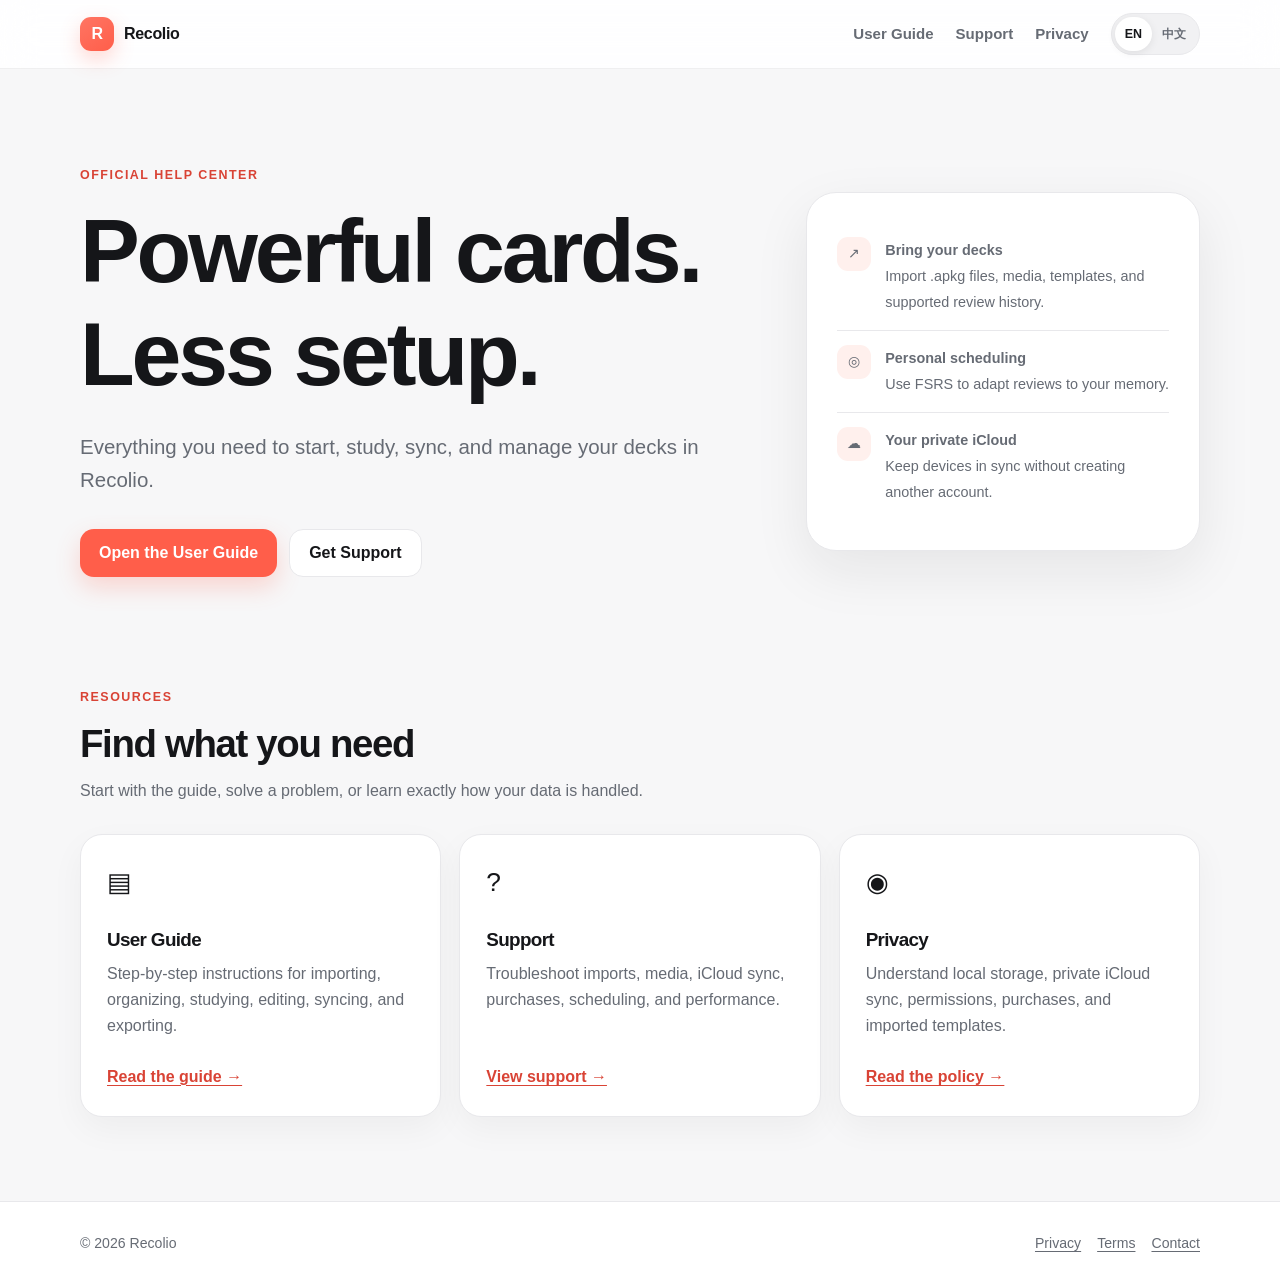
==== index.html @ 3724e2cf "Publish Recolio support site with bilingual help and legal pages" ====
<!doctype html>
<html lang="en" data-language="en">
<head>
  <script src="assets/site.js?v=20261016-language"></script>
  <meta charset="utf-8">
  <meta name="viewport" content="width=device-width, initial-scale=1">
  <meta name="description" content="Official support, privacy information, and user guide for Recolio.">
  <title>Recolio — Support</title>
  <link rel="stylesheet" href="assets/styles.css">
</head>
<body>
  <header class="site-header">
    <div class="nav">
      <a class="brand" href="index.html"><span class="brand-mark" aria-hidden="true">R</span>Recolio</a>
      <nav class="nav-links" aria-label="Primary navigation">
        <a href="guide.html"><span class="lang-en">User Guide</span><span class="lang-zh">使用手册</span></a>
        <a href="support.html"><span class="lang-en">Support</span><span class="lang-zh">支持</span></a>
        <a href="privacy.html"><span class="lang-en">Privacy</span><span class="lang-zh">隐私</span></a>
        <div class="language-toggle" aria-label="Language">
          <button type="button" data-language-choice="en">EN</button>
          <button type="button" data-language-choice="zh">中文</button>
        </div>
      </nav>
    </div>
  </header>

  <main>
    <section class="hero">
      <div class="hero-grid">
        <div>
          <p class="eyebrow"><span class="lang-en">Official help center</span><span class="lang-zh">官方帮助中心</span></p>
          <div class="lang-en">
            <h1>Powerful cards.<br>Less setup.</h1>
            <p class="hero-copy">Everything you need to start, study, sync, and manage your decks in Recolio.</p>
            <div class="hero-actions">
              <a class="button" href="guide.html">Open the User Guide</a>
              <a class="button secondary" href="support.html">Get Support</a>
            </div>
          </div>
          <div class="lang-zh">
            <h1>强大卡片，<br>简单上手。</h1>
            <p class="hero-copy">了解如何在 Recolio 中导入、学习、同步和管理你的牌组。</p>
            <div class="hero-actions">
              <a class="button" href="guide.html">打开使用手册</a>
              <a class="button secondary" href="support.html">获取支持</a>
            </div>
          </div>
        </div>
        <aside class="hero-card" aria-label="Highlights">
          <div class="mini-row">
            <span class="mini-icon" aria-hidden="true">↗</span>
            <div><strong><span class="lang-en">Bring your decks</span><span class="lang-zh">导入你的牌组</span></strong><span class="lang-en">Import .apkg files, media, templates, and supported review history.</span><span class="lang-zh">导入 .apkg、媒体、模板和支持的复习历史。</span></div>
          </div>
          <div class="mini-row">
            <span class="mini-icon" aria-hidden="true">◎</span>
            <div><strong><span class="lang-en">Personal scheduling</span><span class="lang-zh">个性化调度</span></strong><span class="lang-en">Use FSRS to adapt reviews to your memory.</span><span class="lang-zh">使用 FSRS 根据你的记忆情况安排复习。</span></div>
          </div>
          <div class="mini-row">
            <span class="mini-icon" aria-hidden="true">☁</span>
            <div><strong><span class="lang-en">Your private iCloud</span><span class="lang-zh">你的私人 iCloud</span></strong><span class="lang-en">Keep devices in sync without creating another account.</span><span class="lang-zh">无需注册额外账户，即可同步多台设备。</span></div>
          </div>
        </aside>
      </div>
    </section>

    <section class="section">
      <p class="eyebrow"><span class="lang-en">Resources</span><span class="lang-zh">帮助资源</span></p>
      <h2><span class="lang-en">Find what you need</span><span class="lang-zh">快速找到所需内容</span></h2>
      <p class="section-intro"><span class="lang-en">Start with the guide, solve a problem, or learn exactly how your data is handled.</span><span class="lang-zh">查看入门指南、解决常见问题，或了解我们如何处理你的数据。</span></p>
      <div class="cards">
        <article class="card">
          <div class="card-icon" aria-hidden="true">▤</div>
          <h3><span class="lang-en">User Guide</span><span class="lang-zh">用户使用手册</span></h3>
          <p><span class="lang-en">Step-by-step instructions for importing, organizing, studying, editing, syncing, and exporting.</span><span class="lang-zh">逐步了解导入、整理、学习、编辑、同步和导出功能。</span></p>
          <a href="guide.html"><span class="lang-en">Read the guide →</span><span class="lang-zh">阅读手册 →</span></a>
        </article>
        <article class="card">
          <div class="card-icon" aria-hidden="true">?</div>
          <h3><span class="lang-en">Support</span><span class="lang-zh">技术支持</span></h3>
          <p><span class="lang-en">Troubleshoot imports, media, iCloud sync, purchases, scheduling, and performance.</span><span class="lang-zh">排查导入、媒体、iCloud 同步、购买、调度和性能问题。</span></p>
          <a href="support.html"><span class="lang-en">View support →</span><span class="lang-zh">查看支持 →</span></a>
        </article>
        <article class="card">
          <div class="card-icon" aria-hidden="true">◉</div>
          <h3><span class="lang-en">Privacy</span><span class="lang-zh">隐私政策</span></h3>
          <p><span class="lang-en">Understand local storage, private iCloud sync, permissions, purchases, and imported templates.</span><span class="lang-zh">了解本地存储、私人 iCloud、系统权限、购买和导入模板。</span></p>
          <a href="privacy.html"><span class="lang-en">Read the policy →</span><span class="lang-zh">阅读政策 →</span></a>
        </article>
      </div>
    </section>
  </main>

  <footer class="site-footer">
    <div class="footer-inner">
      <span>© 2026 Recolio</span>
      <nav><a href="privacy.html">Privacy</a><a href="terms.html">Terms</a><a href="support.html">Contact</a></nav>
    </div>
  </footer>
</body>
</html>
---- assets/styles.css ----
:root {
  color-scheme: light;
  --coral: #ff5e4a;
  --coral-dark: #d94335;
  --coral-soft: #fff0ed;
  --ink: #151619;
  --muted: #666b74;
  --line: #e8e8eb;
  --surface: #ffffff;
  --background: #f7f7f8;
  --success: #287c57;
  --shadow: 0 20px 55px rgba(25, 24, 30, 0.08);
  --radius: 22px;
}

* { box-sizing: border-box; }

html { scroll-behavior: smooth; }

body {
  margin: 0;
  font-family: Inter, ui-sans-serif, -apple-system, BlinkMacSystemFont, "SF Pro Text", "Segoe UI", sans-serif;
  color: var(--ink);
  background: var(--background);
  line-height: 1.65;
  -webkit-font-smoothing: antialiased;
}

a { color: var(--coral-dark); text-underline-offset: 3px; }
a:hover { color: var(--coral); }

.site-header {
  position: sticky;
  top: 0;
  z-index: 20;
  border-bottom: 1px solid rgba(0, 0, 0, 0.06);
  background: rgba(255, 255, 255, 0.88);
  backdrop-filter: blur(18px);
}

.nav {
  width: min(1120px, calc(100% - 36px));
  min-height: 68px;
  margin: 0 auto;
  display: flex;
  align-items: center;
  gap: 24px;
}

.brand {
  display: inline-flex;
  align-items: center;
  gap: 10px;
  color: var(--ink);
  font-weight: 760;
  text-decoration: none;
  letter-spacing: -0.02em;
  white-space: nowrap;
}

.brand-mark {
  width: 34px;
  height: 34px;
  display: grid;
  place-items: center;
  border-radius: 11px;
  color: #fff;
  background: linear-gradient(145deg, #ff7563, var(--coral));
  box-shadow: 0 8px 20px rgba(255, 94, 74, 0.25);
}

.nav-links {
  margin-left: auto;
  display: flex;
  align-items: center;
  gap: 22px;
}

.nav-links a {
  color: var(--muted);
  font-size: 0.94rem;
  font-weight: 620;
  text-decoration: none;
}

.nav-links a[aria-current="page"], .nav-links a:hover { color: var(--ink); }

.language-toggle {
  display: inline-flex;
  padding: 3px;
  border: 1px solid var(--line);
  border-radius: 999px;
  background: #f1f1f3;
}

.language-toggle button {
  appearance: none;
  border: 0;
  border-radius: 999px;
  padding: 7px 10px;
  color: var(--muted);
  background: transparent;
  cursor: pointer;
  font: inherit;
  font-size: 0.78rem;
  font-weight: 700;
}

.language-toggle button.active {
  color: var(--ink);
  background: #fff;
  box-shadow: 0 2px 8px rgba(0, 0, 0, 0.08);
}

.hero {
  width: min(1120px, calc(100% - 36px));
  margin: 0 auto;
  padding: 96px 0 72px;
}

.hero-grid {
  display: grid;
  grid-template-columns: 1.25fr 0.75fr;
  gap: 70px;
  align-items: center;
}

.eyebrow {
  margin: 0 0 14px;
  color: var(--coral-dark);
  font-size: 0.78rem;
  font-weight: 800;
  letter-spacing: 0.12em;
  text-transform: uppercase;
}

h1, h2, h3 { line-height: 1.15; letter-spacing: -0.035em; }
h1 { margin: 0; font-size: clamp(2.7rem, 7vw, 5.6rem); }
h2 { margin: 0 0 18px; font-size: clamp(1.75rem, 3vw, 2.5rem); }
h3 { margin: 0 0 10px; font-size: 1.18rem; }

.hero-copy {
  max-width: 720px;
  margin: 24px 0 0;
  color: var(--muted);
  font-size: clamp(1.05rem, 2vw, 1.28rem);
}

.hero-actions { display: flex; flex-wrap: wrap; gap: 12px; margin-top: 32px; }

.button {
  display: inline-flex;
  align-items: center;
  justify-content: center;
  min-height: 48px;
  padding: 0 19px;
  border-radius: 14px;
  color: #fff;
  background: var(--coral);
  font-weight: 730;
  text-decoration: none;
  box-shadow: 0 10px 24px rgba(255, 94, 74, 0.23);
}

.button:hover { color: #fff; background: var(--coral-dark); }
.button.secondary { color: var(--ink); background: #fff; border: 1px solid var(--line); box-shadow: none; }

.hero-card {
  padding: 30px;
  border: 1px solid var(--line);
  border-radius: 30px;
  background: var(--surface);
  box-shadow: var(--shadow);
}

.mini-row { display: flex; gap: 14px; align-items: flex-start; padding: 14px 0; }
.mini-row + .mini-row { border-top: 1px solid var(--line); }
.mini-icon { width: 34px; height: 34px; flex: 0 0 34px; display: grid; place-items: center; border-radius: 11px; background: var(--coral-soft); }
.mini-row strong { display: block; }
.mini-row span { color: var(--muted); font-size: 0.9rem; }

.section {
  width: min(1120px, calc(100% - 36px));
  margin: 0 auto;
  padding: 38px 0 84px;
}

.section-intro { max-width: 720px; color: var(--muted); margin: -6px 0 30px; }
.cards { display: grid; grid-template-columns: repeat(3, minmax(0, 1fr)); gap: 18px; }

.card {
  min-height: 230px;
  display: flex;
  flex-direction: column;
  padding: 26px;
  border: 1px solid var(--line);
  border-radius: var(--radius);
  background: var(--surface);
  box-shadow: 0 12px 34px rgba(25, 24, 30, 0.045);
}

.card-icon { font-size: 1.65rem; margin-bottom: 24px; }
.card p { margin: 0 0 24px; color: var(--muted); }
.card a { margin-top: auto; font-weight: 720; }

.page-hero {
  width: min(900px, calc(100% - 36px));
  margin: 0 auto;
  padding: 76px 0 36px;
}

.page-hero h1 { font-size: clamp(2.45rem, 6vw, 4.5rem); }
.page-hero p { max-width: 720px; color: var(--muted); font-size: 1.1rem; }
.meta { color: var(--muted); font-size: 0.9rem; }

.document {
  width: min(900px, calc(100% - 36px));
  margin: 0 auto 80px;
  padding: clamp(24px, 5vw, 56px);
  border: 1px solid var(--line);
  border-radius: 28px;
  background: var(--surface);
  box-shadow: var(--shadow);
}

.document h2 { margin-top: 48px; padding-top: 8px; }
.document h2:first-child { margin-top: 0; }
.document h3 { margin-top: 30px; }
.document p, .document li { color: #3f434b; }
.document ul, .document ol { padding-left: 1.35rem; }
.document li + li { margin-top: 8px; }
.document hr { margin: 44px 0; border: 0; border-top: 1px solid var(--line); }

.callout {
  margin: 24px 0;
  padding: 18px 20px;
  border-left: 4px solid var(--coral);
  border-radius: 8px 16px 16px 8px;
  background: var(--coral-soft);
}

.callout p { margin: 0; color: #56322d; }

.toc {
  display: grid;
  grid-template-columns: repeat(2, minmax(0, 1fr));
  gap: 8px 20px;
  padding: 20px;
  border-radius: 16px;
  background: var(--background);
}

.toc a { text-decoration: none; font-weight: 650; }

.steps { counter-reset: step; list-style: none; padding: 0 !important; }
.steps li { position: relative; min-height: 44px; padding: 6px 0 18px 52px; }
.steps li::before {
  counter-increment: step;
  content: counter(step);
  position: absolute;
  left: 0;
  top: 2px;
  width: 34px;
  height: 34px;
  display: grid;
  place-items: center;
  border-radius: 50%;
  color: #fff;
  background: var(--coral);
  font-weight: 800;
}

details { padding: 18px 0; border-top: 1px solid var(--line); }
details:last-child { border-bottom: 1px solid var(--line); }
summary { cursor: pointer; font-weight: 720; }
details p { margin: 12px 0 0; }

.contact-box {
  padding: 24px;
  border-radius: 18px;
  color: #fff;
  background: #202126;
}

.contact-box a { color: #ff9e91; }

.site-footer {
  border-top: 1px solid var(--line);
  background: #fff;
}

.footer-inner {
  width: min(1120px, calc(100% - 36px));
  margin: 0 auto;
  padding: 30px 0;
  display: flex;
  flex-wrap: wrap;
  gap: 12px 24px;
  color: var(--muted);
  font-size: 0.88rem;
}

.footer-inner nav { margin-left: auto; display: flex; flex-wrap: wrap; gap: 16px; }
.footer-inner a { color: var(--muted); }

.lang-zh { display: none; }
html[data-language="zh"] .lang-en { display: none !important; }
html[data-language="zh"] .lang-zh { display: revert; }

@media (max-width: 820px) {
  .hero { padding-top: 64px; }
  .hero-grid { grid-template-columns: 1fr; gap: 38px; }
  .cards { grid-template-columns: 1fr; }
  .nav { min-height: 62px; gap: 12px; }
  .nav-links a { display: none; }
  .nav-links { margin-left: auto; gap: 8px; }
  .toc { grid-template-columns: 1fr; }
  .footer-inner nav { width: 100%; margin-left: 0; }
}

@media (prefers-reduced-motion: reduce) {
  html { scroll-behavior: auto; }
}
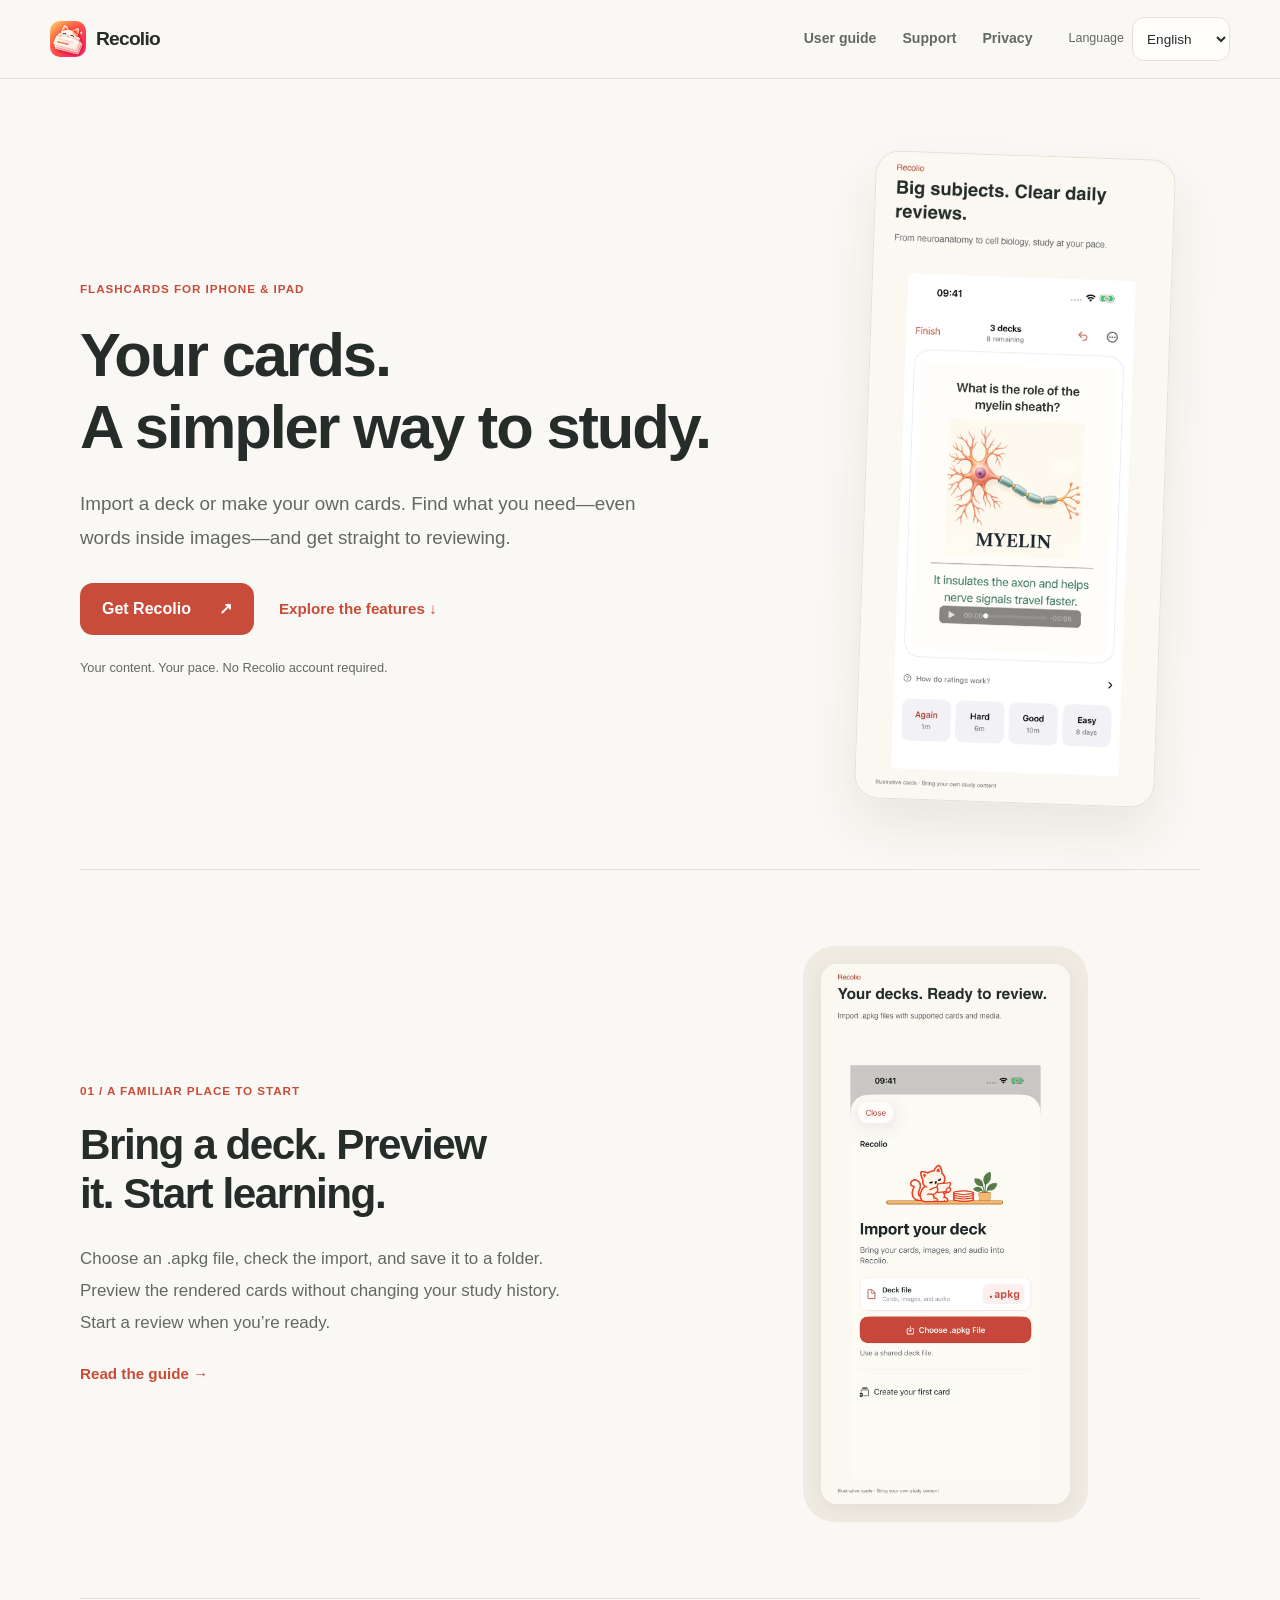
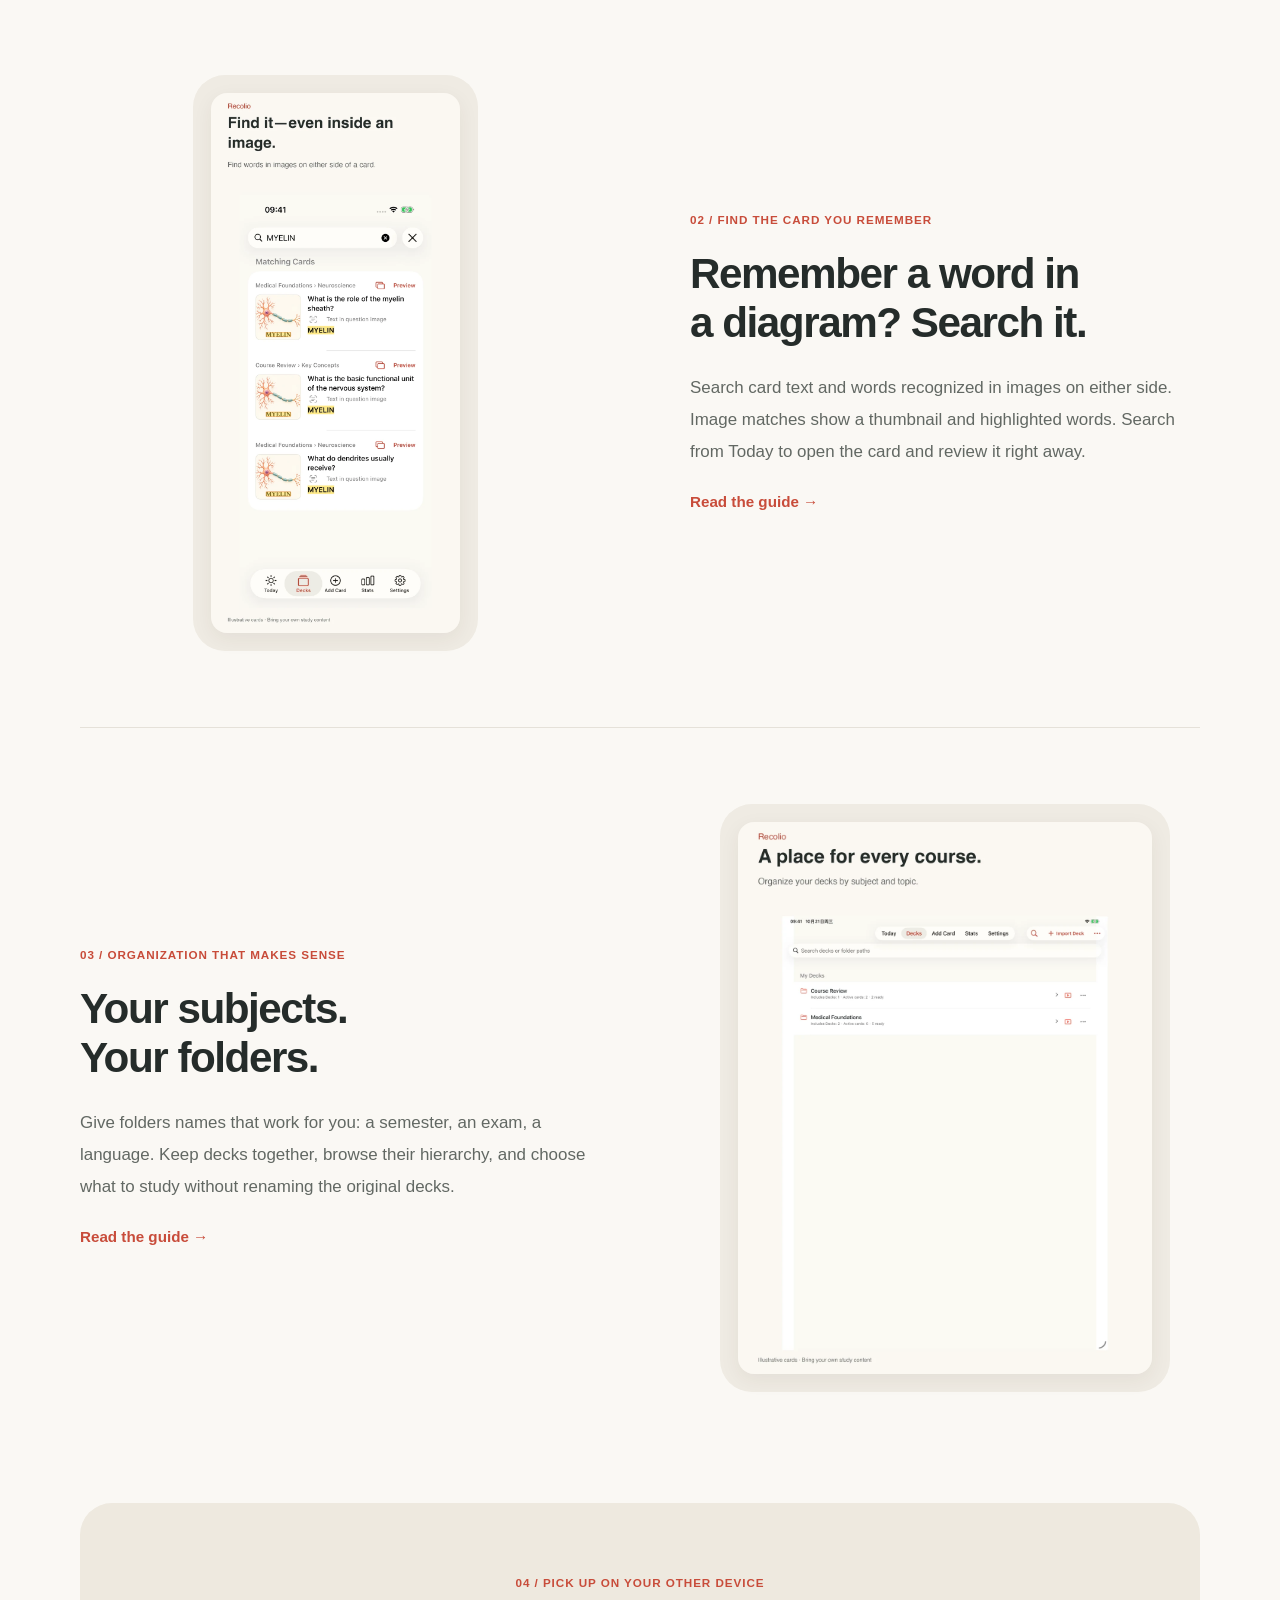
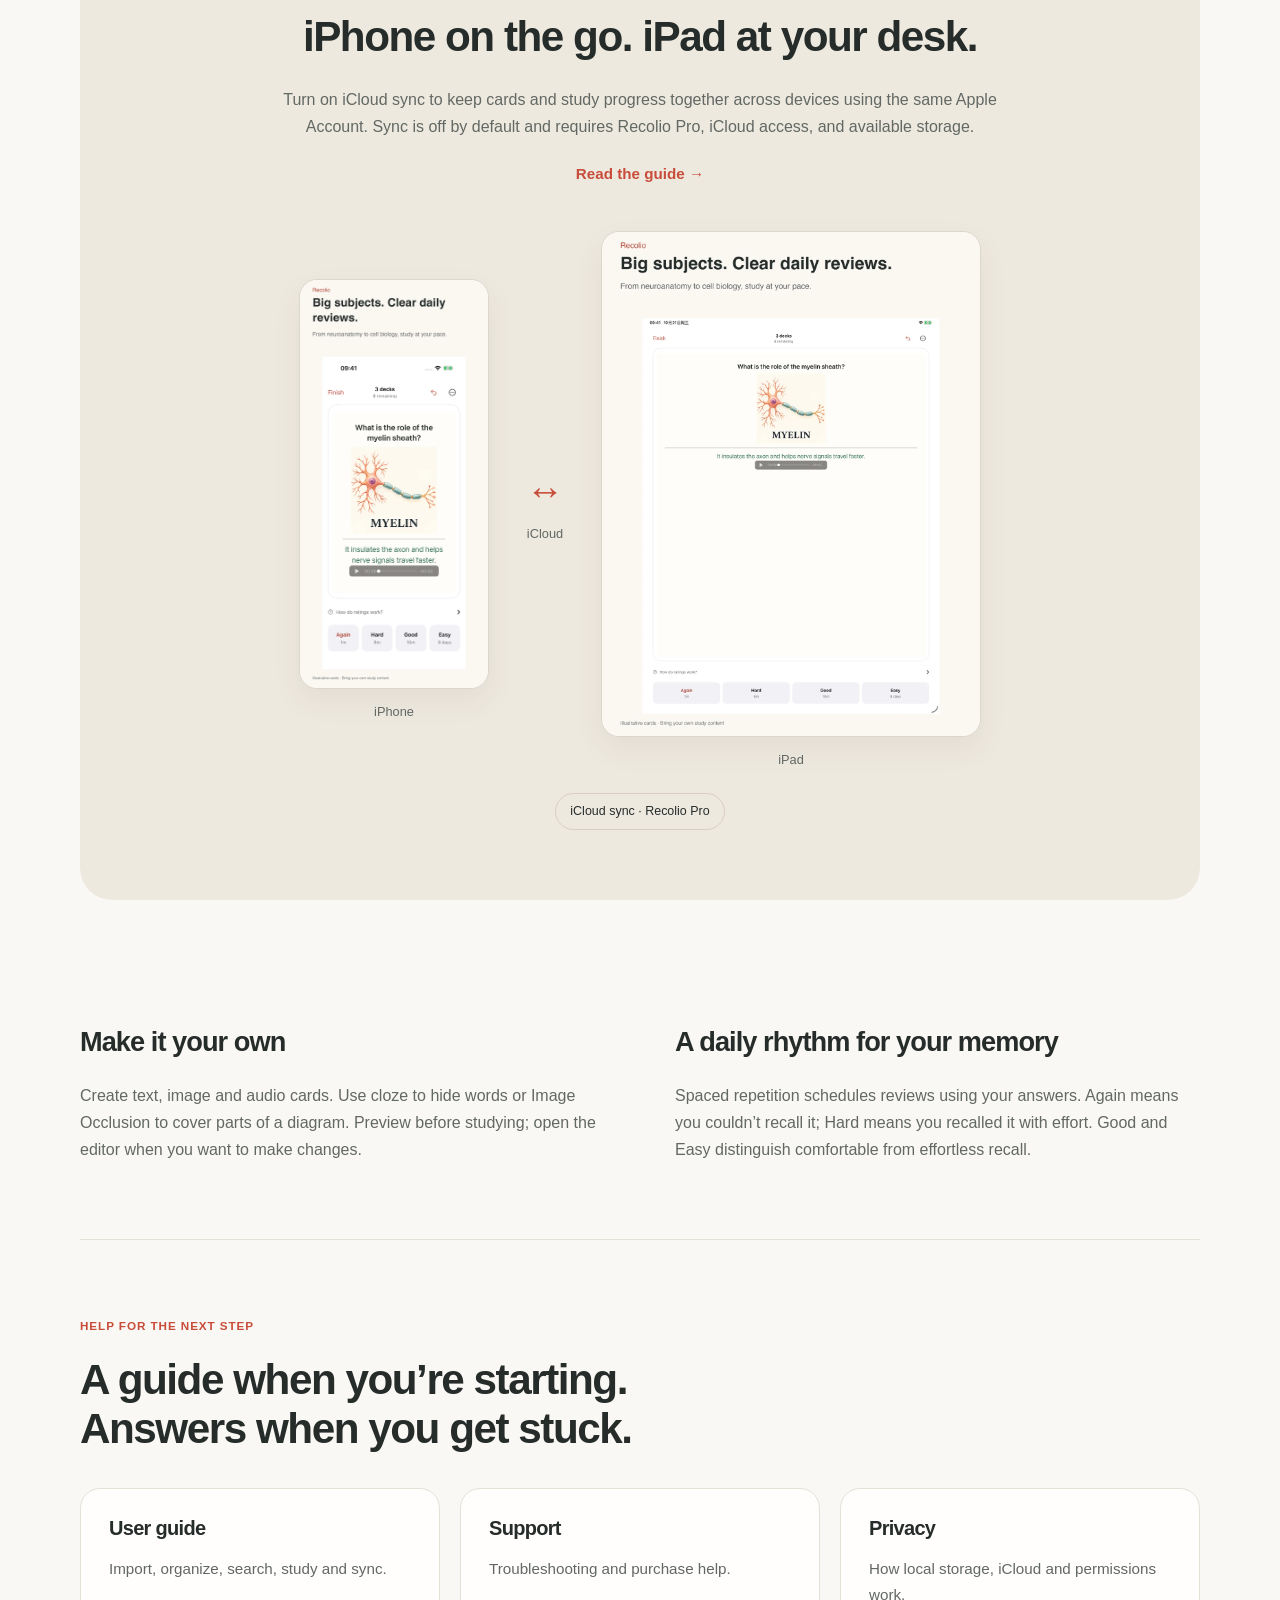
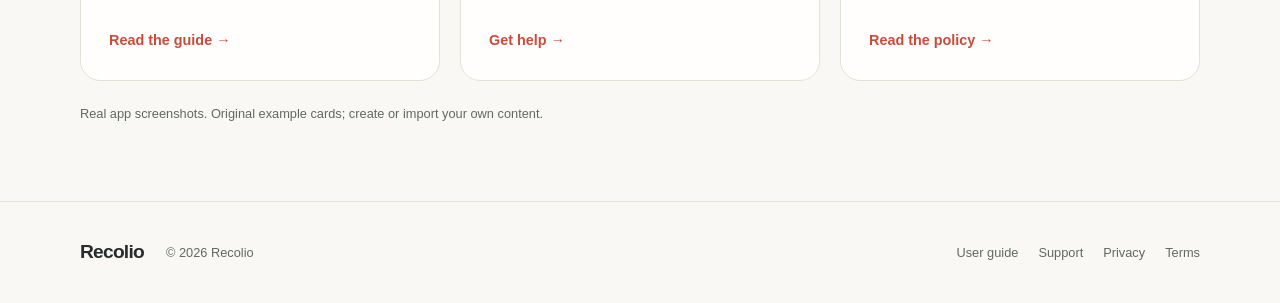
==== commit 0cf56d78: "Introduce Recolio with real screenshots and complete six-language support" ====
--- a/index.html
+++ b/index.html
@@ -1,100 +1,2 @@
 <!doctype html>
-<html lang="en" data-language="en">
-<head>
-  <script src="assets/site.js?v=20261016-language"></script>
-  <meta charset="utf-8">
-  <meta name="viewport" content="width=device-width, initial-scale=1">
-  <meta name="description" content="Official support, privacy information, and user guide for Recolio.">
-  <title>Recolio — Support</title>
-  <link rel="stylesheet" href="assets/styles.css">
-</head>
-<body>
-  <header class="site-header">
-    <div class="nav">
-      <a class="brand" href="index.html"><span class="brand-mark" aria-hidden="true">R</span>Recolio</a>
-      <nav class="nav-links" aria-label="Primary navigation">
-        <a href="guide.html"><span class="lang-en">User Guide</span><span class="lang-zh">使用手册</span></a>
-        <a href="support.html"><span class="lang-en">Support</span><span class="lang-zh">支持</span></a>
-        <a href="privacy.html"><span class="lang-en">Privacy</span><span class="lang-zh">隐私</span></a>
-        <div class="language-toggle" aria-label="Language">
-          <button type="button" data-language-choice="en">EN</button>
-          <button type="button" data-language-choice="zh">中文</button>
-        </div>
-      </nav>
-    </div>
-  </header>
-
-  <main>
-    <section class="hero">
-      <div class="hero-grid">
-        <div>
-          <p class="eyebrow"><span class="lang-en">Official help center</span><span class="lang-zh">官方帮助中心</span></p>
-          <div class="lang-en">
-            <h1>Powerful cards.<br>Less setup.</h1>
-            <p class="hero-copy">Everything you need to start, study, sync, and manage your decks in Recolio.</p>
-            <div class="hero-actions">
-              <a class="button" href="guide.html">Open the User Guide</a>
-              <a class="button secondary" href="support.html">Get Support</a>
-            </div>
-          </div>
-          <div class="lang-zh">
-            <h1>强大卡片，<br>简单上手。</h1>
-            <p class="hero-copy">了解如何在 Recolio 中导入、学习、同步和管理你的牌组。</p>
-            <div class="hero-actions">
-              <a class="button" href="guide.html">打开使用手册</a>
-              <a class="button secondary" href="support.html">获取支持</a>
-            </div>
-          </div>
-        </div>
-        <aside class="hero-card" aria-label="Highlights">
-          <div class="mini-row">
-            <span class="mini-icon" aria-hidden="true">↗</span>
-            <div><strong><span class="lang-en">Bring your decks</span><span class="lang-zh">导入你的牌组</span></strong><span class="lang-en">Import .apkg files, media, templates, and supported review history.</span><span class="lang-zh">导入 .apkg、媒体、模板和支持的复习历史。</span></div>
-          </div>
-          <div class="mini-row">
-            <span class="mini-icon" aria-hidden="true">◎</span>
-            <div><strong><span class="lang-en">Personal scheduling</span><span class="lang-zh">个性化调度</span></strong><span class="lang-en">Use FSRS to adapt reviews to your memory.</span><span class="lang-zh">使用 FSRS 根据你的记忆情况安排复习。</span></div>
-          </div>
-          <div class="mini-row">
-            <span class="mini-icon" aria-hidden="true">☁</span>
-            <div><strong><span class="lang-en">Your private iCloud</span><span class="lang-zh">你的私人 iCloud</span></strong><span class="lang-en">Keep devices in sync without creating another account.</span><span class="lang-zh">无需注册额外账户，即可同步多台设备。</span></div>
-          </div>
-        </aside>
-      </div>
-    </section>
-
-    <section class="section">
-      <p class="eyebrow"><span class="lang-en">Resources</span><span class="lang-zh">帮助资源</span></p>
-      <h2><span class="lang-en">Find what you need</span><span class="lang-zh">快速找到所需内容</span></h2>
-      <p class="section-intro"><span class="lang-en">Start with the guide, solve a problem, or learn exactly how your data is handled.</span><span class="lang-zh">查看入门指南、解决常见问题，或了解我们如何处理你的数据。</span></p>
-      <div class="cards">
-        <article class="card">
-          <div class="card-icon" aria-hidden="true">▤</div>
-          <h3><span class="lang-en">User Guide</span><span class="lang-zh">用户使用手册</span></h3>
-          <p><span class="lang-en">Step-by-step instructions for importing, organizing, studying, editing, syncing, and exporting.</span><span class="lang-zh">逐步了解导入、整理、学习、编辑、同步和导出功能。</span></p>
-          <a href="guide.html"><span class="lang-en">Read the guide →</span><span class="lang-zh">阅读手册 →</span></a>
-        </article>
-        <article class="card">
-          <div class="card-icon" aria-hidden="true">?</div>
-          <h3><span class="lang-en">Support</span><span class="lang-zh">技术支持</span></h3>
-          <p><span class="lang-en">Troubleshoot imports, media, iCloud sync, purchases, scheduling, and performance.</span><span class="lang-zh">排查导入、媒体、iCloud 同步、购买、调度和性能问题。</span></p>
-          <a href="support.html"><span class="lang-en">View support →</span><span class="lang-zh">查看支持 →</span></a>
-        </article>
-        <article class="card">
-          <div class="card-icon" aria-hidden="true">◉</div>
-          <h3><span class="lang-en">Privacy</span><span class="lang-zh">隐私政策</span></h3>
-          <p><span class="lang-en">Understand local storage, private iCloud sync, permissions, purchases, and imported templates.</span><span class="lang-zh">了解本地存储、私人 iCloud、系统权限、购买和导入模板。</span></p>
-          <a href="privacy.html"><span class="lang-en">Read the policy →</span><span class="lang-zh">阅读政策 →</span></a>
-        </article>
-      </div>
-    </section>
-  </main>
-
-  <footer class="site-footer">
-    <div class="footer-inner">
-      <span>© 2026 Recolio</span>
-      <nav><a href="privacy.html">Privacy</a><a href="terms.html">Terms</a><a href="support.html">Contact</a></nav>
-    </div>
-  </footer>
-</body>
-</html>
+<html lang="en" data-language="en"><head><meta charset="utf-8"><script src="assets/site.js?v=20261030-six"></script><meta name="viewport" content="width=device-width, initial-scale=1"><meta name="description" content="Import a deck or make your own cards. Find what you need—even words inside images—and get straight to reviewing."><link rel="alternate" hreflang="en" href="https://kevincy.github.io/Recolio-support/index.html?lang=en"><link rel="alternate" hreflang="zh-Hans" href="https://kevincy.github.io/Recolio-support/index.html?lang=zh-Hans"><link rel="alternate" hreflang="ja" href="https://kevincy.github.io/Recolio-support/index.html?lang=ja"><link rel="alternate" hreflang="ko" href="https://kevincy.github.io/Recolio-support/index.html?lang=ko"><link rel="alternate" hreflang="es" href="https://kevincy.github.io/Recolio-support/index.html?lang=es"><link rel="alternate" hreflang="zh-Hant" href="https://kevincy.github.io/Recolio-support/index.html?lang=zh-Hant"><meta name="theme-color" content="#faf8f4"><title>Recolio — Flashcards for iPhone &amp; iPad</title><link rel="icon" href="assets/app-icon.png"><link rel="stylesheet" href="assets/styles.css?v=20261030-six"></head><body><header class="site-header"><div class="nav"><a class="brand" href="index.html"><img src="assets/app-icon.png" width="36" height="36" alt="">Recolio</a><nav class="nav-links"><a href="guide.html"><span data-locale="en">User guide</span><span data-locale="zh-Hans">使用手册</span><span data-locale="ja">使い方</span><span data-locale="ko">사용 가이드</span><span data-locale="es">Guía</span><span data-locale="zh-Hant">使用手冊</span></a><a href="support.html"><span data-locale="en">Support</span><span data-locale="zh-Hans">支持</span><span data-locale="ja">サポート</span><span data-locale="ko">지원</span><span data-locale="es">Ayuda</span><span data-locale="zh-Hant">支援</span></a><a href="privacy.html"><span data-locale="en">Privacy</span><span data-locale="zh-Hans">隐私</span><span data-locale="ja">プライバシー</span><span data-locale="ko">개인정보</span><span data-locale="es">Privacidad</span><span data-locale="zh-Hant">隱私</span></a></nav><label class="language-picker"><span data-locale="en">Language</span><span data-locale="zh-Hans">语言</span><span data-locale="ja">言語</span><span data-locale="ko">언어</span><span data-locale="es">Idioma</span><span data-locale="zh-Hant">語言</span><select id="language" name="language"><option value="en">English</option><option value="zh-Hans">简体中文</option><option value="ja">日本語</option><option value="ko">한국어</option><option value="es">Español</option><option value="zh-Hant">繁體中文</option></select></label></div></header><main><div data-locale="en" data-title="Recolio — Your cards. A simpler way to study." data-description="Import a deck or make your own cards. Find what you need—even words inside images—and get straight to reviewing."><section class="hero"><div class="hero-grid"><div><p class="eyebrow">Flashcards for iPhone &amp; iPad</p><h1>Your cards.<br>A simpler way to study.</h1><p class="hero-copy">Import a deck or make your own cards. Find what you need—even words inside images—and get straight to reviewing.</p><div class="hero-actions"><a class="button" href="https://apps.apple.com/app/id6823991638">Get Recolio <span aria-hidden="true">↗</span></a><a class="text-link" href="#features-en">Explore the features ↓</a></div><p class="quiet">Your content. Your pace. No Recolio account required.</p></div><figure class="hero-visual"><img data-src="assets/screenshots/en/01-study.webp" src="assets/screenshots/en/01-study.webp" alt="Flashcards for iPhone &amp; iPad" loading="eager" decoding="async" width="840" height="1821"></figure></div></section><section class="feature section" id="features-en"><div class="feature-copy"><p class="eyebrow">01 / A familiar place to start</p><h2>Bring a deck. Preview it. Start learning.</h2><p>Choose an .apkg file, check the import, and save it to a folder. Preview the rendered cards without changing your study history. Start a review when you’re ready.</p><a class="text-link" href="guide.html#en-start">Read the guide →</a></div><figure class="feature-visual "><img data-src="assets/screenshots/en/03-import.webp" src="assets/screenshots/en/03-import.webp" alt="Import and card Preview in Recolio" loading="lazy" decoding="async" width="840" height="1821"></figure></section><section class="feature section" id="search-en"><div class="feature-copy"><p class="eyebrow">02 / Find the card you remember</p><h2>Remember a word in a diagram? Search it.</h2><p>Search card text and words recognized in images on either side. Image matches show a thumbnail and highlighted words. Search from Today to open the card and review it right away.</p><a class="text-link" href="guide.html#en-search">Read the guide →</a></div><figure class="feature-visual "><img data-src="assets/screenshots/en/02-search.webp" src="assets/screenshots/en/02-search.webp" alt="A search result matching text inside a card image" loading="lazy" decoding="async" width="840" height="1821"></figure></section><section class="feature section" id="folders-en"><div class="feature-copy"><p class="eyebrow">03 / Organization that makes sense</p><h2>Your subjects. Your folders.</h2><p>Give folders names that work for you: a semester, an exam, a language. Keep decks together, browse their hierarchy, and choose what to study without renaming the original decks.</p><a class="text-link" href="guide.html#en-structure">Read the guide →</a></div><figure class="feature-visual tablet"><img data-src="assets/screenshots/en/ipad-05-organize.webp" src="assets/screenshots/en/ipad-05-organize.webp" alt="Decks organized into named folders" loading="lazy" decoding="async" width="1100" height="1467"></figure></section><section class="sync section" id="sync-en"><div class="sync-intro"><p class="eyebrow">04 / Pick up on your other device</p><h2>iPhone on the go. iPad at your desk.</h2><p>Turn on iCloud sync to keep cards and study progress together across devices using the same Apple Account. Sync is off by default and requires Recolio Pro, iCloud access, and available storage.</p><a class="text-link" href="guide.html#en-sync">Read the guide →</a></div><div class="sync-gallery"><figure><img data-src="assets/screenshots/en/01-study.webp" src="assets/screenshots/en/01-study.webp" alt="The same study experience on iPhone and iPad" loading="lazy" decoding="async" width="840" height="1821"><figcaption>iPhone</figcaption></figure><div class="sync-symbol" aria-hidden="true">↔<small>iCloud</small></div><figure><img data-src="assets/screenshots/en/ipad-01-study.webp" src="assets/screenshots/en/ipad-01-study.webp" alt="The same study experience on iPhone and iPad" loading="lazy" decoding="async" width="1100" height="1467"><figcaption>iPad</figcaption></figure></div><p class="sync-badge">iCloud sync · Recolio Pro</p></section><section class="section extras"><article><h2>Make it your own</h2><p>Create text, image and audio cards. Use cloze to hide words or Image Occlusion to cover parts of a diagram. Preview before studying; open the editor when you want to make changes.</p></article><article><h2>A daily rhythm for your memory</h2><p>Spaced repetition schedules reviews using your answers. Again means you couldn’t recall it; Hard means you recalled it with effort. Good and Easy distinguish comfortable from effortless recall.</p></article></section><section class="section resources"><p class="eyebrow">Help for the next step</p><h2>A guide when you’re starting. Answers when you get stuck.</h2><div class="cards"><article class="card"><h3>User guide</h3><p>Import, organize, search, study and sync.</p><a href="guide.html">Read the guide →</a></article><article class="card"><h3>Support</h3><p>Troubleshooting and purchase help.</p><a href="support.html">Get help →</a></article><article class="card"><h3>Privacy</h3><p>How local storage, iCloud and permissions work.</p><a href="privacy.html">Read the policy →</a></article></div><p class="quiet">Real app screenshots. Original example cards; create or import your own content.</p></section></div><div data-locale="zh-Hans" data-title="Recolio — 你的卡片， 更轻松的学习方式。" data-description="导入牌组，或制作自己的卡片。轻松找到所需内容，连图片里的文字也能搜索，找到就能开始复习。"><section class="hero"><div class="hero-grid"><div><p class="eyebrow">适用于 iPhone 和 iPad 的学习卡片</p><h1>你的卡片，<br>更轻松的学习方式。</h1><p class="hero-copy">导入牌组，或制作自己的卡片。轻松找到所需内容，连图片里的文字也能搜索，找到就能开始复习。</p><div class="hero-actions"><a class="button" href="https://apps.apple.com/app/id6823991638">获取 Recolio <span aria-hidden="true">↗</span></a><a class="text-link" href="#features-zh-Hans">了解功能 ↓</a></div><p class="quiet">自己的内容，自己的节奏，无需注册 Recolio 账户。</p></div><figure class="hero-visual"><img data-src="assets/screenshots/zh-Hans/01-study.webp" alt="适用于 iPhone 和 iPad 的学习卡片" loading="eager" decoding="async" width="840" height="1821"></figure></div></section><section class="feature section" id="features-zh-Hans"><div class="feature-copy"><p class="eyebrow">01 / 轻松开始</p><h2>导入、预览，然后开始学习。</h2><p>选择 .apkg 文件，确认导入信息，保存到文件夹。先预览卡片的实际显示效果，不影响复习历史；准备好再开始复习。</p><a class="text-link" href="guide.html#zh-Hans-start">阅读手册 →</a></div><figure class="feature-visual "><img data-src="assets/screenshots/zh-Hans/03-import.webp" alt="Recolio 的牌组导入与卡片预览" loading="lazy" decoding="async" width="840" height="1821"></figure></section><section class="feature section" id="search-zh-Hans"><div class="feature-copy"><p class="eyebrow">02 / 找到记得的那张卡</p><h2>记得图里的词？搜一下就好。</h2><p>搜索卡片文字，以及正反面图片中识别到的文字。图片匹配结果带有缩略图和关键词高亮。从 Today 搜索后，可直接打开卡片复习。</p><a class="text-link" href="guide.html#zh-Hans-search">阅读手册 →</a></div><figure class="feature-visual "><img data-src="assets/screenshots/zh-Hans/02-search.webp" alt="通过卡片图片文字找到的搜索结果" loading="lazy" decoding="async" width="840" height="1821"></figure></section><section class="feature section" id="folders-zh-Hans"><div class="feature-copy"><p class="eyebrow">03 / 按自己的思路整理</p><h2>你的科目，你命名的文件夹。</h2><p>用学期、考试或语言来命名文件夹。把相关牌组放在一起，展开牌组层级，选择复习范围，无需修改导入牌组的原始名称。</p><a class="text-link" href="guide.html#zh-Hans-structure">阅读手册 →</a></div><figure class="feature-visual tablet"><img data-src="assets/screenshots/zh-Hans/ipad-05-organize.webp" alt="用自命名文件夹管理牌组" loading="lazy" decoding="async" width="1100" height="1467"></figure></section><section class="sync section" id="sync-zh-Hans"><div class="sync-intro"><p class="eyebrow">04 / 换台设备，继续学习</p><h2>出门用 iPhone，回家用 iPad。</h2><p>开启 iCloud 同步后，在登录同一 Apple 账户的设备之间同步卡片和学习进度。同步默认关闭，需要 Recolio Pro、iCloud 权限和可用存储空间。</p><a class="text-link" href="guide.html#zh-Hans-sync">阅读手册 →</a></div><div class="sync-gallery"><figure><img data-src="assets/screenshots/zh-Hans/01-study.webp" alt="iPhone 和 iPad 上的学习体验" loading="lazy" decoding="async" width="840" height="1821"><figcaption>iPhone</figcaption></figure><div class="sync-symbol" aria-hidden="true">↔<small>iCloud</small></div><figure><img data-src="assets/screenshots/zh-Hans/ipad-01-study.webp" alt="iPhone 和 iPad 上的学习体验" loading="lazy" decoding="async" width="1100" height="1467"><figcaption>iPad</figcaption></figure></div><p class="sync-badge">iCloud 同步 · Recolio Pro</p></section><section class="section extras"><article><h2>制作适合自己的卡片</h2><p>加入文字、图片和音频；用 Cloze 挖空文字，或用图片遮挡隐藏图解的一部分。先预览再学习，需要修改时才打开编辑器。</p></article><article><h2>让复习融入每天</h2><p>间隔重复根据回答安排下一次复习。Again 表示未能回忆；Hard 表示成功但费力；Good 和 Easy 区分正常回忆与轻松回忆。</p></article></section><section class="section resources"><p class="eyebrow">下一步，需要时有帮助</p><h2>入门有手册，遇到问题有解答。</h2><div class="cards"><article class="card"><h3>使用手册</h3><p>导入、整理、搜索、学习与同步。</p><a href="guide.html">阅读手册 →</a></article><article class="card"><h3>支持</h3><p>故障排查和购买帮助。</p><a href="support.html">获取帮助 →</a></article><article class="card"><h3>隐私</h3><p>了解本地存储、iCloud 与权限。</p><a href="privacy.html">阅读政策 →</a></article></div><p class="quiet">真实 App 截图，展示原创示例卡片；学习内容由你创建或导入。</p></section></div><div data-locale="ja" data-title="Recolio — 自分のカードで、 もっと手軽に復習。" data-description="デッキを読み込んでも、自分で作っても。画像の中の文字まで検索できるので、探していたカードを見つけたら、すぐに復習へ。"><section class="hero"><div class="hero-grid"><div><p class="eyebrow">iPhone・iPad の学習カード</p><h1>自分のカードで、<br>もっと手軽に復習。</h1><p class="hero-copy">デッキを読み込んでも、自分で作っても。画像の中の文字まで検索できるので、探していたカードを見つけたら、すぐに復習へ。</p><div class="hero-actions"><a class="button" href="https://apps.apple.com/app/id6823991638">Recolio を入手 <span aria-hidden="true">↗</span></a><a class="text-link" href="#features-ja">機能を見る ↓</a></div><p class="quiet">自分の教材を、自分のペースで。Recolio アカウントの登録は不要です。</p></div><figure class="hero-visual"><img data-src="assets/screenshots/ja/01-study.webp" alt="iPhone・iPad の学習カード" loading="eager" decoding="async" width="840" height="1821"></figure></div></section><section class="feature section" id="features-ja"><div class="feature-copy"><p class="eyebrow">01 / すぐに始められる</p><h2>読み込んで、確認して、学習へ。</h2><p>.apkg ファイルを選び、内容を確認してフォルダに保存。カードの表示をプレビューしても、復習履歴は変わりません。準備ができたら学習を始めましょう。</p><a class="text-link" href="guide.html#ja-start">使い方を読む →</a></div><figure class="feature-visual "><img data-src="assets/screenshots/ja/03-import.webp" alt="Recolio のデッキ読み込みとカードプレビュー" loading="lazy" decoding="async" width="840" height="1821"></figure></section><section class="feature section" id="search-ja"><div class="feature-copy"><p class="eyebrow">02 / 覚えている言葉から探す</p><h2>図にあった言葉、検索してみよう。</h2><p>カード本文に加え、表面・裏面の画像から認識した文字も検索。画像の検索結果にはサムネイルと一致した言葉が表示されます。Today からなら、そのままカードを復習できます。</p><a class="text-link" href="guide.html#ja-search">使い方を読む →</a></div><figure class="feature-visual "><img data-src="assets/screenshots/ja/02-search.webp" alt="カード画像内の文字に一致した検索結果" loading="lazy" decoding="async" width="840" height="1821"></figure></section><section class="feature section" id="folders-ja"><div class="feature-copy"><p class="eyebrow">03 / 自分に合う整理方法</p><h2>科目も、フォルダ名も、自分流。</h2><p>学期、試験、言語など、好きな名前でフォルダを作成。関連するデッキをまとめ、階層をたどって学習範囲を選べます。元のデッキ名は変わりません。</p><a class="text-link" href="guide.html#ja-structure">使い方を読む →</a></div><figure class="feature-visual tablet"><img data-src="assets/screenshots/ja/ipad-05-organize.webp" alt="名前を付けたフォルダでデッキを整理" loading="lazy" decoding="async" width="1100" height="1467"></figure></section><section class="sync section" id="sync-ja"><div class="sync-intro"><p class="eyebrow">04 / 別のデバイスでも続きから</p><h2>外では iPhone。机では iPad。</h2><p>iCloud 同期を有効にすると、同じ Apple Account のデバイス間でカードと学習状況を同期できます。初期設定ではオフです。Recolio Pro、iCloud へのアクセス許可、空き容量が必要です。</p><a class="text-link" href="guide.html#ja-sync">使い方を読む →</a></div><div class="sync-gallery"><figure><img data-src="assets/screenshots/ja/01-study.webp" alt="iPhone と iPad での学習画面" loading="lazy" decoding="async" width="840" height="1821"><figcaption>iPhone</figcaption></figure><div class="sync-symbol" aria-hidden="true">↔<small>iCloud</small></div><figure><img data-src="assets/screenshots/ja/ipad-01-study.webp" alt="iPhone と iPad での学習画面" loading="lazy" decoding="async" width="1100" height="1467"><figcaption>iPad</figcaption></figure></div><p class="sync-badge">iCloud 同期 · Recolio Pro</p></section><section class="section extras"><article><h2>自分の覚え方に合わせて</h2><p>文字、画像、音声をカードに。穴埋め（Cloze）や画像の一部を隠す機能も使えます。学習前にプレビューし、直したいときだけ編集画面へ。</p></article><article><h2>毎日の復習を、無理なく</h2><p>間隔反復が回答に応じて次の復習を予定します。Again は思い出せなかった場合、Hard は苦労して思い出せた場合。Good と Easy で通常の想起と楽な想起を区別します。</p></article></section><section class="section resources"><p class="eyebrow">次の一歩をサポート</p><h2>初めての方にはガイドを。困ったときには答えを。</h2><div class="cards"><article class="card"><h3>使い方</h3><p>読み込み・整理・検索・学習・同期の手順。</p><a href="guide.html">使い方を読む →</a></article><article class="card"><h3>サポート</h3><p>トラブル解決と購入のサポート。</p><a href="support.html">ヘルプを見る →</a></article><article class="card"><h3>プライバシー</h3><p>ローカル保存、iCloud、アクセス権について。</p><a href="privacy.html">ポリシーを読む →</a></article></div><p class="quiet">実際のアプリ画面とオリジナルの例です。教材は自分で作成・読み込みできます。</p></section></div><div data-locale="ko" data-title="Recolio — 내 카드로, 더 간편하게 복습하세요." data-description="덱을 가져오거나 직접 카드를 만드세요. 이미지 속 글자까지 검색하고, 찾은 카드를 바로 복습할 수 있어요."><section class="hero"><div class="hero-grid"><div><p class="eyebrow">iPhone과 iPad를 위한 학습 카드</p><h1>내 카드로,<br>더 간편하게 복습하세요.</h1><p class="hero-copy">덱을 가져오거나 직접 카드를 만드세요. 이미지 속 글자까지 검색하고, 찾은 카드를 바로 복습할 수 있어요.</p><div class="hero-actions"><a class="button" href="https://apps.apple.com/app/id6823991638">Recolio 다운로드 <span aria-hidden="true">↗</span></a><a class="text-link" href="#features-ko">기능 살펴보기 ↓</a></div><p class="quiet">내 학습 자료를 내 속도로. Recolio 계정 가입은 필요 없어요.</p></div><figure class="hero-visual"><img data-src="assets/screenshots/ko/01-study.webp" alt="iPhone과 iPad를 위한 학습 카드" loading="eager" decoding="async" width="840" height="1821"></figure></div></section><section class="feature section" id="features-ko"><div class="feature-copy"><p class="eyebrow">01 / 간편한 시작</p><h2>덱을 가져오고, 확인하고, 학습하세요.</h2><p>.apkg 파일을 선택해 내용을 확인하고 폴더에 저장하세요. 미리 보기로 실제 카드 화면을 확인해도 복습 기록은 바뀌지 않아요. 준비되면 학습을 시작하세요.</p><a class="text-link" href="guide.html#ko-start">가이드 읽기 →</a></div><figure class="feature-visual "><img data-src="assets/screenshots/ko/03-import.webp" alt="Recolio의 덱 가져오기와 카드 미리 보기" loading="lazy" decoding="async" width="840" height="1821"></figure></section><section class="feature section" id="search-ko"><div class="feature-copy"><p class="eyebrow">02 / 기억나는 단어로 찾기</p><h2>도표 속 단어가 기억나나요? 검색하세요.</h2><p>카드 본문뿐 아니라 앞면과 뒷면 이미지에서 인식한 글자도 검색해요. 이미지 검색 결과에는 미리 보기 이미지와 강조된 검색어가 표시돼요. Today에서 찾은 카드는 바로 복습할 수 있어요.</p><a class="text-link" href="guide.html#ko-search">가이드 읽기 →</a></div><figure class="feature-visual "><img data-src="assets/screenshots/ko/02-search.webp" alt="카드 이미지 속 글자와 일치하는 검색 결과" loading="lazy" decoding="async" width="840" height="1821"></figure></section><section class="feature section" id="folders-ko"><div class="feature-copy"><p class="eyebrow">03 / 내 방식대로 정리</p><h2>과목도, 폴더 이름도 내 방식대로.</h2><p>학기, 시험, 언어처럼 알아보기 쉬운 이름으로 폴더를 만드세요. 관련 덱을 모으고 계층을 펼쳐 학습 범위를 고를 수 있어요. 가져온 덱의 원래 이름은 유지돼요.</p><a class="text-link" href="guide.html#ko-structure">가이드 읽기 →</a></div><figure class="feature-visual tablet"><img data-src="assets/screenshots/ko/ipad-05-organize.webp" alt="직접 이름 붙인 폴더로 덱 정리" loading="lazy" decoding="async" width="1100" height="1467"></figure></section><section class="sync section" id="sync-ko"><div class="sync-intro"><p class="eyebrow">04 / 다른 기기에서도 이어서</p><h2>밖에서는 iPhone, 책상에서는 iPad.</h2><p>iCloud 동기화를 켜면 같은 Apple 계정의 기기 간에 카드와 학습 진행 상황을 동기화할 수 있어요. 기본값은 꺼짐이며, Recolio Pro와 iCloud 접근 권한, 충분한 저장 공간이 필요해요.</p><a class="text-link" href="guide.html#ko-sync">가이드 읽기 →</a></div><div class="sync-gallery"><figure><img data-src="assets/screenshots/ko/01-study.webp" alt="iPhone과 iPad의 학습 화면" loading="lazy" decoding="async" width="840" height="1821"><figcaption>iPhone</figcaption></figure><div class="sync-symbol" aria-hidden="true">↔<small>iCloud</small></div><figure><img data-src="assets/screenshots/ko/ipad-01-study.webp" alt="iPhone과 iPad의 학습 화면" loading="lazy" decoding="async" width="1100" height="1467"><figcaption>iPad</figcaption></figure></div><p class="sync-badge">iCloud 동기화 · Recolio Pro</p></section><section class="section extras"><article><h2>나에게 맞는 카드 만들기</h2><p>텍스트, 이미지, 오디오를 더하세요. Cloze로 단어를 빈칸 처리하거나 이미지 가리기로 도표의 일부를 숨길 수 있어요. 학습 전에 미리 보고, 수정할 때만 편집기를 여세요.</p></article><article><h2>매일 이어 가는 복습</h2><p>간격 반복은 답변에 따라 다음 복습을 예약해요. Again은 떠올리지 못한 경우, Hard는 힘들게 떠올린 경우예요. Good과 Easy는 보통으로 떠올린 경우와 쉽게 떠올린 경우를 구분해요.</p></article></section><section class="section resources"><p class="eyebrow">다음 단계도 도와드려요</p><h2>처음에는 가이드를, 막힐 때는 도움말을 확인하세요.</h2><div class="cards"><article class="card"><h3>사용 가이드</h3><p>가져오기, 정리, 검색, 학습, 동기화 안내.</p><a href="guide.html">가이드 읽기 →</a></article><article class="card"><h3>지원</h3><p>문제 해결과 구매 도움말.</p><a href="support.html">도움말 보기 →</a></article><article class="card"><h3>개인정보</h3><p>로컬 저장, iCloud, 권한 안내.</p><a href="privacy.html">정책 읽기 →</a></article></div><p class="quiet">실제 앱 화면과 직접 만든 예시 카드예요. 학습 자료는 직접 만들거나 가져오세요.</p></section></div><div data-locale="es" data-title="Recolio — Tus tarjetas. Estudiar, más sencillo." data-description="Importa un mazo o crea tus tarjetas. Encuentra lo que buscas, incluso palabras en imágenes, y empieza a repasar al momento."><section class="hero"><div class="hero-grid"><div><p class="eyebrow">Tarjetas de estudio para iPhone y iPad</p><h1>Tus tarjetas.<br>Estudiar, más sencillo.</h1><p class="hero-copy">Importa un mazo o crea tus tarjetas. Encuentra lo que buscas, incluso palabras en imágenes, y empieza a repasar al momento.</p><div class="hero-actions"><a class="button" href="https://apps.apple.com/app/id6823991638">Descargar Recolio <span aria-hidden="true">↗</span></a><a class="text-link" href="#features-es">Explorar funciones ↓</a></div><p class="quiet">Tu material, a tu ritmo. Sin crear una cuenta de Recolio.</p></div><figure class="hero-visual"><img data-src="assets/screenshots/es/01-study.webp" alt="Tarjetas de estudio para iPhone y iPad" loading="eager" decoding="async" width="840" height="1821"></figure></div></section><section class="feature section" id="features-es"><div class="feature-copy"><p class="eyebrow">01 / Un comienzo sencillo</p><h2>Importa, explora y empieza a estudiar.</h2><p>Elige un archivo .apkg, comprueba la importación y guárdalo en una carpeta. Explora las tarjetas sin cambiar tu historial de repaso. Empieza a estudiar cuando quieras.</p><a class="text-link" href="guide.html#es-start">Leer la guía →</a></div><figure class="feature-visual "><img data-src="assets/screenshots/es/03-import.webp" alt="Importación y vista previa de tarjetas en Recolio" loading="lazy" decoding="async" width="840" height="1821"></figure></section><section class="feature section" id="search-es"><div class="feature-copy"><p class="eyebrow">02 / Encuentra la tarjeta que recuerdas</p><h2>¿Recuerdas una palabra de un diagrama? Búscala.</h2><p>Busca en el texto de las tarjetas y en las palabras reconocidas en las imágenes de ambos lados. Las coincidencias incluyen una miniatura y palabras resaltadas. Desde Today, abre el resultado y repasa al momento.</p><a class="text-link" href="guide.html#es-search">Leer la guía →</a></div><figure class="feature-visual "><img data-src="assets/screenshots/es/02-search.webp" alt="Resultado que coincide con texto dentro de una imagen" loading="lazy" decoding="async" width="840" height="1821"></figure></section><section class="feature section" id="folders-es"><div class="feature-copy"><p class="eyebrow">03 / Organización a tu manera</p><h2>Tus materias. Tus carpetas.</h2><p>Nombra tus carpetas por semestre, examen o idioma. Agrupa mazos, recorre sus niveles y elige qué estudiar sin cambiar los nombres originales de los mazos importados.</p><a class="text-link" href="guide.html#es-structure">Leer la guía →</a></div><figure class="feature-visual tablet"><img data-src="assets/screenshots/es/ipad-05-organize.webp" alt="Mazos organizados en carpetas con nombres propios" loading="lazy" decoding="async" width="1100" height="1467"></figure></section><section class="sync section" id="sync-es"><div class="sync-intro"><p class="eyebrow">04 / Continúa en otro dispositivo</p><h2>iPhone fuera de casa. iPad en el escritorio.</h2><p>Activa la sincronización con iCloud para mantener tus tarjetas y progreso entre dispositivos con la misma cuenta de Apple. Está desactivada por defecto y requiere Recolio Pro, acceso a iCloud y espacio disponible.</p><a class="text-link" href="guide.html#es-sync">Leer la guía →</a></div><div class="sync-gallery"><figure><img data-src="assets/screenshots/es/01-study.webp" alt="La experiencia de estudio en iPhone y iPad" loading="lazy" decoding="async" width="840" height="1821"><figcaption>iPhone</figcaption></figure><div class="sync-symbol" aria-hidden="true">↔<small>iCloud</small></div><figure><img data-src="assets/screenshots/es/ipad-01-study.webp" alt="La experiencia de estudio en iPhone y iPad" loading="lazy" decoding="async" width="1100" height="1467"><figcaption>iPad</figcaption></figure></div><p class="sync-badge">Sincronización iCloud · Recolio Pro</p></section><section class="section extras"><article><h2>Crea tus propias tarjetas</h2><p>Añade texto, imágenes y audio. Oculta palabras con Cloze o partes de un diagrama con la ocultación de imágenes. Explora antes de estudiar y abre el editor solo cuando quieras cambiar algo.</p></article><article><h2>Un ritmo diario para tu memoria</h2><p>La repetición espaciada programa repasos según tus respuestas. Again indica que no recordaste; Hard, que recordaste con esfuerzo. Good y Easy distinguen recordar con normalidad de hacerlo con facilidad.</p></article></section><section class="section resources"><p class="eyebrow">Ayuda para el siguiente paso</p><h2>Una guía para empezar. Respuestas cuando las necesitas.</h2><div class="cards"><article class="card"><h3>Guía</h3><p>Importa, organiza, busca, estudia y sincroniza.</p><a href="guide.html">Leer la guía →</a></article><article class="card"><h3>Ayuda</h3><p>Solución de problemas y ayuda con compras.</p><a href="support.html">Obtener ayuda →</a></article><article class="card"><h3>Privacidad</h3><p>Almacenamiento local, iCloud y permisos.</p><a href="privacy.html">Leer la política →</a></article></div><p class="quiet">Capturas reales con tarjetas de ejemplo originales. Crea o importa tu propio material.</p></section></div><div data-locale="zh-Hant" data-title="Recolio — 你的卡片， 更輕鬆的學習方式。" data-description="匯入牌組，或製作自己的卡片。輕鬆找到所需內容，連圖片裡的文字也能搜尋，找到就能開始複習。"><section class="hero"><div class="hero-grid"><div><p class="eyebrow">適用於 iPhone 與 iPad 的學習卡片</p><h1>你的卡片，<br>更輕鬆的學習方式。</h1><p class="hero-copy">匯入牌組，或製作自己的卡片。輕鬆找到所需內容，連圖片裡的文字也能搜尋，找到就能開始複習。</p><div class="hero-actions"><a class="button" href="https://apps.apple.com/app/id6823991638">取得 Recolio <span aria-hidden="true">↗</span></a><a class="text-link" href="#features-zh-Hant">探索功能 ↓</a></div><p class="quiet">自己的教材，自己的步調，無須註冊 Recolio 帳號。</p></div><figure class="hero-visual"><img data-src="assets/screenshots/zh-Hant/01-study.webp" alt="適用於 iPhone 與 iPad 的學習卡片" loading="eager" decoding="async" width="840" height="1821"></figure></div></section><section class="feature section" id="features-zh-Hant"><div class="feature-copy"><p class="eyebrow">01 / 輕鬆開始</p><h2>匯入、預覽，接著開始學習。</h2><p>選擇 .apkg 檔案，確認匯入資訊，再存入資料夾。先預覽卡片的實際呈現，不影響複習紀錄；準備好再開始複習。</p><a class="text-link" href="guide.html#zh-Hant-start">閱讀手冊 →</a></div><figure class="feature-visual "><img data-src="assets/screenshots/zh-Hant/03-import.webp" alt="Recolio 的牌組匯入與卡片預覽" loading="lazy" decoding="async" width="840" height="1821"></figure></section><section class="feature section" id="search-zh-Hant"><div class="feature-copy"><p class="eyebrow">02 / 找到記得的那張卡</p><h2>記得圖裡的詞？搜尋看看。</h2><p>搜尋卡片文字，以及正反面圖片中辨識到的文字。圖片命中結果提供縮圖與關鍵字醒目標示。從 Today 搜尋後，可直接開啟卡片複習。</p><a class="text-link" href="guide.html#zh-Hant-search">閱讀手冊 →</a></div><figure class="feature-visual "><img data-src="assets/screenshots/zh-Hant/02-search.webp" alt="透過卡片圖片中的文字找到搜尋結果" loading="lazy" decoding="async" width="840" height="1821"></figure></section><section class="feature section" id="folders-zh-Hant"><div class="feature-copy"><p class="eyebrow">03 / 按自己的方式整理</p><h2>你的科目，你命名的資料夾。</h2><p>用學期、考試或語言為資料夾命名。把相關牌組放在一起，展開牌組階層並選擇複習範圍，不必更改匯入牌組的原始名稱。</p><a class="text-link" href="guide.html#zh-Hant-structure">閱讀手冊 →</a></div><figure class="feature-visual tablet"><img data-src="assets/screenshots/zh-Hant/ipad-05-organize.webp" alt="以自訂名稱的資料夾管理牌組" loading="lazy" decoding="async" width="1100" height="1467"></figure></section><section class="sync section" id="sync-zh-Hant"><div class="sync-intro"><p class="eyebrow">04 / 換台裝置，接著學</p><h2>外出用 iPhone，回家用 iPad。</h2><p>開啟 iCloud 同步後，在登入相同 Apple 帳號的裝置間同步卡片與學習進度。同步預設關閉，需要 Recolio Pro、iCloud 權限與可用儲存空間。</p><a class="text-link" href="guide.html#zh-Hant-sync">閱讀手冊 →</a></div><div class="sync-gallery"><figure><img data-src="assets/screenshots/zh-Hant/01-study.webp" alt="iPhone 與 iPad 上的學習體驗" loading="lazy" decoding="async" width="840" height="1821"><figcaption>iPhone</figcaption></figure><div class="sync-symbol" aria-hidden="true">↔<small>iCloud</small></div><figure><img data-src="assets/screenshots/zh-Hant/ipad-01-study.webp" alt="iPhone 與 iPad 上的學習體驗" loading="lazy" decoding="async" width="1100" height="1467"><figcaption>iPad</figcaption></figure></div><p class="sync-badge">iCloud 同步 · Recolio Pro</p></section><section class="section extras"><article><h2>製作適合自己的卡片</h2><p>加入文字、圖片與音訊；用 Cloze 挖空文字，或以圖片遮擋隱藏圖解的一部分。先預覽再學習，需要修改時才開啟編輯器。</p></article><article><h2>讓複習融入每天</h2><p>間隔重複會依回答安排下次複習。Again 代表未能回想；Hard 代表成功但費力；Good 與 Easy 區分正常回想與輕鬆回想。</p></article></section><section class="section resources"><p class="eyebrow">下一步，需要時有支援</p><h2>入門有手冊，遇到問題有解答。</h2><div class="cards"><article class="card"><h3>使用手冊</h3><p>匯入、整理、搜尋、學習與同步。</p><a href="guide.html">閱讀手冊 →</a></article><article class="card"><h3>支援</h3><p>疑難排解與購買協助。</p><a href="support.html">取得協助 →</a></article><article class="card"><h3>隱私</h3><p>瞭解本機儲存、iCloud 與權限。</p><a href="privacy.html">閱讀政策 →</a></article></div><p class="quiet">真實 App 截圖，展示原創範例卡片；教材由你建立或匯入。</p></section></div></main><footer class="site-footer"><div class="footer-inner"><a class="brand" href="index.html">Recolio</a><span>© 2026 Recolio</span><nav><a href="guide.html"><span data-locale="en">User guide</span><span data-locale="zh-Hans">使用手册</span><span data-locale="ja">使い方</span><span data-locale="ko">사용 가이드</span><span data-locale="es">Guía</span><span data-locale="zh-Hant">使用手冊</span></a><a href="support.html"><span data-locale="en">Support</span><span data-locale="zh-Hans">支持</span><span data-locale="ja">サポート</span><span data-locale="ko">지원</span><span data-locale="es">Ayuda</span><span data-locale="zh-Hant">支援</span></a><a href="privacy.html"><span data-locale="en">Privacy</span><span data-locale="zh-Hans">隐私</span><span data-locale="ja">プライバシー</span><span data-locale="ko">개인정보</span><span data-locale="es">Privacidad</span><span data-locale="zh-Hant">隱私</span></a><a href="terms.html"><span data-locale="en">Terms</span><span data-locale="zh-Hans">条款</span><span data-locale="ja">利用規約</span><span data-locale="ko">이용약관</span><span data-locale="es">Condiciones</span><span data-locale="zh-Hant">條款</span></a></nav></div></footer></body></html>
--- a/assets/styles.css
+++ b/assets/styles.css
@@ -1,324 +1,7 @@
-:root {
-  color-scheme: light;
-  --coral: #ff5e4a;
-  --coral-dark: #d94335;
-  --coral-soft: #fff0ed;
-  --ink: #151619;
-  --muted: #666b74;
-  --line: #e8e8eb;
-  --surface: #ffffff;
-  --background: #f7f7f8;
-  --success: #287c57;
-  --shadow: 0 20px 55px rgba(25, 24, 30, 0.08);
-  --radius: 22px;
-}
-
-* { box-sizing: border-box; }
-
-html { scroll-behavior: smooth; }
-
-body {
-  margin: 0;
-  font-family: Inter, ui-sans-serif, -apple-system, BlinkMacSystemFont, "SF Pro Text", "Segoe UI", sans-serif;
-  color: var(--ink);
-  background: var(--background);
-  line-height: 1.65;
-  -webkit-font-smoothing: antialiased;
-}
-
-a { color: var(--coral-dark); text-underline-offset: 3px; }
-a:hover { color: var(--coral); }
-
-.site-header {
-  position: sticky;
-  top: 0;
-  z-index: 20;
-  border-bottom: 1px solid rgba(0, 0, 0, 0.06);
-  background: rgba(255, 255, 255, 0.88);
-  backdrop-filter: blur(18px);
-}
-
-.nav {
-  width: min(1120px, calc(100% - 36px));
-  min-height: 68px;
-  margin: 0 auto;
-  display: flex;
-  align-items: center;
-  gap: 24px;
-}
-
-.brand {
-  display: inline-flex;
-  align-items: center;
-  gap: 10px;
-  color: var(--ink);
-  font-weight: 760;
-  text-decoration: none;
-  letter-spacing: -0.02em;
-  white-space: nowrap;
-}
-
-.brand-mark {
-  width: 34px;
-  height: 34px;
-  display: grid;
-  place-items: center;
-  border-radius: 11px;
-  color: #fff;
-  background: linear-gradient(145deg, #ff7563, var(--coral));
-  box-shadow: 0 8px 20px rgba(255, 94, 74, 0.25);
-}
-
-.nav-links {
-  margin-left: auto;
-  display: flex;
-  align-items: center;
-  gap: 22px;
-}
-
-.nav-links a {
-  color: var(--muted);
-  font-size: 0.94rem;
-  font-weight: 620;
-  text-decoration: none;
-}
-
-.nav-links a[aria-current="page"], .nav-links a:hover { color: var(--ink); }
-
-.language-toggle {
-  display: inline-flex;
-  padding: 3px;
-  border: 1px solid var(--line);
-  border-radius: 999px;
-  background: #f1f1f3;
-}
-
-.language-toggle button {
-  appearance: none;
-  border: 0;
-  border-radius: 999px;
-  padding: 7px 10px;
-  color: var(--muted);
-  background: transparent;
-  cursor: pointer;
-  font: inherit;
-  font-size: 0.78rem;
-  font-weight: 700;
-}
-
-.language-toggle button.active {
-  color: var(--ink);
-  background: #fff;
-  box-shadow: 0 2px 8px rgba(0, 0, 0, 0.08);
-}
-
-.hero {
-  width: min(1120px, calc(100% - 36px));
-  margin: 0 auto;
-  padding: 96px 0 72px;
-}
-
-.hero-grid {
-  display: grid;
-  grid-template-columns: 1.25fr 0.75fr;
-  gap: 70px;
-  align-items: center;
-}
-
-.eyebrow {
-  margin: 0 0 14px;
-  color: var(--coral-dark);
-  font-size: 0.78rem;
-  font-weight: 800;
-  letter-spacing: 0.12em;
-  text-transform: uppercase;
-}
-
-h1, h2, h3 { line-height: 1.15; letter-spacing: -0.035em; }
-h1 { margin: 0; font-size: clamp(2.7rem, 7vw, 5.6rem); }
-h2 { margin: 0 0 18px; font-size: clamp(1.75rem, 3vw, 2.5rem); }
-h3 { margin: 0 0 10px; font-size: 1.18rem; }
-
-.hero-copy {
-  max-width: 720px;
-  margin: 24px 0 0;
-  color: var(--muted);
-  font-size: clamp(1.05rem, 2vw, 1.28rem);
-}
-
-.hero-actions { display: flex; flex-wrap: wrap; gap: 12px; margin-top: 32px; }
-
-.button {
-  display: inline-flex;
-  align-items: center;
-  justify-content: center;
-  min-height: 48px;
-  padding: 0 19px;
-  border-radius: 14px;
-  color: #fff;
-  background: var(--coral);
-  font-weight: 730;
-  text-decoration: none;
-  box-shadow: 0 10px 24px rgba(255, 94, 74, 0.23);
-}
-
-.button:hover { color: #fff; background: var(--coral-dark); }
-.button.secondary { color: var(--ink); background: #fff; border: 1px solid var(--line); box-shadow: none; }
-
-.hero-card {
-  padding: 30px;
-  border: 1px solid var(--line);
-  border-radius: 30px;
-  background: var(--surface);
-  box-shadow: var(--shadow);
-}
-
-.mini-row { display: flex; gap: 14px; align-items: flex-start; padding: 14px 0; }
-.mini-row + .mini-row { border-top: 1px solid var(--line); }
-.mini-icon { width: 34px; height: 34px; flex: 0 0 34px; display: grid; place-items: center; border-radius: 11px; background: var(--coral-soft); }
-.mini-row strong { display: block; }
-.mini-row span { color: var(--muted); font-size: 0.9rem; }
-
-.section {
-  width: min(1120px, calc(100% - 36px));
-  margin: 0 auto;
-  padding: 38px 0 84px;
-}
-
-.section-intro { max-width: 720px; color: var(--muted); margin: -6px 0 30px; }
-.cards { display: grid; grid-template-columns: repeat(3, minmax(0, 1fr)); gap: 18px; }
-
-.card {
-  min-height: 230px;
-  display: flex;
-  flex-direction: column;
-  padding: 26px;
-  border: 1px solid var(--line);
-  border-radius: var(--radius);
-  background: var(--surface);
-  box-shadow: 0 12px 34px rgba(25, 24, 30, 0.045);
-}
-
-.card-icon { font-size: 1.65rem; margin-bottom: 24px; }
-.card p { margin: 0 0 24px; color: var(--muted); }
-.card a { margin-top: auto; font-weight: 720; }
-
-.page-hero {
-  width: min(900px, calc(100% - 36px));
-  margin: 0 auto;
-  padding: 76px 0 36px;
-}
-
-.page-hero h1 { font-size: clamp(2.45rem, 6vw, 4.5rem); }
-.page-hero p { max-width: 720px; color: var(--muted); font-size: 1.1rem; }
-.meta { color: var(--muted); font-size: 0.9rem; }
-
-.document {
-  width: min(900px, calc(100% - 36px));
-  margin: 0 auto 80px;
-  padding: clamp(24px, 5vw, 56px);
-  border: 1px solid var(--line);
-  border-radius: 28px;
-  background: var(--surface);
-  box-shadow: var(--shadow);
-}
-
-.document h2 { margin-top: 48px; padding-top: 8px; }
-.document h2:first-child { margin-top: 0; }
-.document h3 { margin-top: 30px; }
-.document p, .document li { color: #3f434b; }
-.document ul, .document ol { padding-left: 1.35rem; }
-.document li + li { margin-top: 8px; }
-.document hr { margin: 44px 0; border: 0; border-top: 1px solid var(--line); }
-
-.callout {
-  margin: 24px 0;
-  padding: 18px 20px;
-  border-left: 4px solid var(--coral);
-  border-radius: 8px 16px 16px 8px;
-  background: var(--coral-soft);
-}
-
-.callout p { margin: 0; color: #56322d; }
-
-.toc {
-  display: grid;
-  grid-template-columns: repeat(2, minmax(0, 1fr));
-  gap: 8px 20px;
-  padding: 20px;
-  border-radius: 16px;
-  background: var(--background);
-}
-
-.toc a { text-decoration: none; font-weight: 650; }
-
-.steps { counter-reset: step; list-style: none; padding: 0 !important; }
-.steps li { position: relative; min-height: 44px; padding: 6px 0 18px 52px; }
-.steps li::before {
-  counter-increment: step;
-  content: counter(step);
-  position: absolute;
-  left: 0;
-  top: 2px;
-  width: 34px;
-  height: 34px;
-  display: grid;
-  place-items: center;
-  border-radius: 50%;
-  color: #fff;
-  background: var(--coral);
-  font-weight: 800;
-}
-
-details { padding: 18px 0; border-top: 1px solid var(--line); }
-details:last-child { border-bottom: 1px solid var(--line); }
-summary { cursor: pointer; font-weight: 720; }
-details p { margin: 12px 0 0; }
-
-.contact-box {
-  padding: 24px;
-  border-radius: 18px;
-  color: #fff;
-  background: #202126;
-}
-
-.contact-box a { color: #ff9e91; }
-
-.site-footer {
-  border-top: 1px solid var(--line);
-  background: #fff;
-}
-
-.footer-inner {
-  width: min(1120px, calc(100% - 36px));
-  margin: 0 auto;
-  padding: 30px 0;
-  display: flex;
-  flex-wrap: wrap;
-  gap: 12px 24px;
-  color: var(--muted);
-  font-size: 0.88rem;
-}
-
-.footer-inner nav { margin-left: auto; display: flex; flex-wrap: wrap; gap: 16px; }
-.footer-inner a { color: var(--muted); }
-
-.lang-zh { display: none; }
-html[data-language="zh"] .lang-en { display: none !important; }
-html[data-language="zh"] .lang-zh { display: revert; }
-
-@media (max-width: 820px) {
-  .hero { padding-top: 64px; }
-  .hero-grid { grid-template-columns: 1fr; gap: 38px; }
-  .cards { grid-template-columns: 1fr; }
-  .nav { min-height: 62px; gap: 12px; }
-  .nav-links a { display: none; }
-  .nav-links { margin-left: auto; gap: 8px; }
-  .toc { grid-template-columns: 1fr; }
-  .footer-inner nav { width: 100%; margin-left: 0; }
-}
-
-@media (prefers-reduced-motion: reduce) {
-  html { scroll-behavior: auto; }
-}
-
+:root{color-scheme:light;--coral:#c84c3a;--coral-dark:#a83829;--coral-soft:#f7e8df;--ink:#252c2a;--muted:#626863;--line:#e5e1d9;--background:#faf8f4;--surface:#fffefd;--radius:24px}
+*{box-sizing:border-box}html{scroll-behavior:smooth;scroll-padding-top:100px}body{margin:0;font-family:-apple-system,BlinkMacSystemFont,'Segoe UI',sans-serif;line-height:1.7;background:var(--background);color:var(--ink);-webkit-font-smoothing:antialiased}a{color:var(--coral);text-underline-offset:4px}a:hover{color:var(--coral-dark)}button,select{font:inherit}a:focus-visible,select:focus-visible,summary:focus-visible{outline:3px solid #396c53;outline-offset:5px}img{max-width:100%;height:auto;display:block}figure{margin:0}h1,h2,h3{line-height:1.16;letter-spacing:-.035em;text-wrap:balance}h1{font-size:clamp(2.7rem,4.8vw,4.6rem);margin:0;font-weight:720}h2{font-size:clamp(1.8rem,3.3vw,2.9rem);margin:0 0 24px;font-weight:680}h3{font-size:1.25rem;margin:0 0 16px}p{margin:0 0 20px}.site-header{position:sticky;top:0;z-index:20;background:rgba(250,248,244,.94);backdrop-filter:blur(16px);border-bottom:1px solid var(--line)}.nav{width:min(1180px,calc(100% - 48px));margin:auto;min-height:78px;display:flex;align-items:center;gap:36px}.brand{display:inline-flex;align-items:center;gap:10px;text-decoration:none;color:var(--ink);font-size:1.2rem;font-weight:750;letter-spacing:-.04em;white-space:nowrap}.brand img{border-radius:10px}.nav-links{display:flex;gap:26px;margin-left:auto}.nav-links a{font-size:.88rem;font-weight:600;text-decoration:none;color:var(--muted)}.nav-links a[aria-current]{color:var(--coral)}.language-picker{display:flex;align-items:center;gap:8px;font-size:.78rem;color:var(--muted)}select{min-height:44px;max-width:154px;border:1px solid var(--line);border-radius:12px;padding:0 10px;background:var(--surface);color:var(--ink);font-size:.85rem}.hero,.section{width:min(1120px,calc(100% - 48px));margin:0 auto}.hero{padding:76px 0 66px}.hero-grid{display:grid;grid-template-columns:1.3fr .7fr;gap:64px;align-items:center}.eyebrow{font-size:.73rem;font-weight:750;letter-spacing:.08em;color:var(--coral);margin:0 0 20px;text-transform:uppercase}.hero-copy{font-size:1.18rem;line-height:1.8;color:var(--muted);margin:25px 0 28px;max-width:590px}.hero-actions{display:flex;flex-wrap:wrap;align-items:center;gap:25px}.button{min-height:52px;display:inline-flex;align-items:center;gap:28px;padding:11px 22px;border-radius:13px;background:var(--coral);color:white;font-weight:650;text-decoration:none}.button:hover{background:var(--coral-dark);color:white}.text-link{font-size:.95rem;font-weight:650;text-decoration:none}.quiet{font-size:.8rem;color:var(--muted);margin:22px 0 0}.hero-visual{position:relative;max-width:300px;margin:0 auto;transform:rotate(2deg)}.hero-visual img{border-radius:24px;box-shadow:0 26px 50px #42332616;border:1px solid var(--line)}.section{padding:76px 0}.feature{display:grid;grid-template-columns:1fr 1fr;gap:100px;align-items:center;border-top:1px solid var(--line)}.feature:nth-child(odd) .feature-copy{order:2}.feature-copy>p:not(.eyebrow){color:var(--muted);font-size:1.06rem;line-height:1.9}.feature-visual{max-width:285px;margin:0 auto;width:100%;padding:18px;background:#efebe3;border-radius:32px}.feature-visual img{border-radius:16px;box-shadow:0 6px 20px #392c2110}.feature-visual.tablet{max-width:450px}.sync{padding:70px 50px;background:#eee9df;border-radius:32px;margin:35px auto 50px;text-align:center}.sync-intro{max-width:740px;margin:auto}.sync-intro>p:not(.eyebrow){color:var(--muted)}.sync-gallery{display:grid;grid-template-columns:190px 80px 380px;justify-content:center;align-items:center;gap:16px;margin:44px 0 22px}.sync-gallery img{border-radius:18px;border:1px solid #dcd7ce;box-shadow:0 12px 30px #392c2110}.sync-gallery figcaption{font-size:.8rem;margin-top:12px;color:var(--muted)}.sync-symbol{font-size:2.4rem;color:var(--coral)}.sync-symbol small{display:block;font-size:.8rem;color:var(--muted)}.sync-badge{display:inline-block;padding:7px 14px;border:1px solid #d9cec0;border-radius:999px;font-size:.78rem;margin-bottom:0}.extras{display:grid;grid-template-columns:1fr 1fr;gap:70px;border-bottom:1px solid var(--line)}.extras h2{font-size:1.7rem}.extras p{color:var(--muted);margin:0}.resources>h2{max-width:760px}.cards{display:grid;grid-template-columns:repeat(3,minmax(0,1fr));gap:20px;margin-top:34px}.card{display:flex;flex-direction:column;padding:28px;background:var(--surface);border:1px solid var(--line);border-radius:20px}.card p{color:var(--muted);font-size:.95rem}.card a{margin-top:auto;font-size:.9rem;font-weight:650;text-decoration:none}.site-footer{border-top:1px solid var(--line)}.footer-inner{width:min(1120px,calc(100% - 48px));margin:auto;padding:34px 0;display:flex;gap:22px;align-items:center;font-size:.8rem;color:var(--muted)}.footer-inner nav{margin-left:auto;display:flex;gap:20px}.footer-inner nav a{color:var(--muted);text-decoration:none}.page-hero{width:min(850px,calc(100% - 48px));margin:auto;padding:70px 0 30px}.page-hero h1{font-size:clamp(2.4rem,5vw,4rem);margin-bottom:20px}.page-hero>p{color:var(--muted)}.page-hero .eyebrow{color:var(--coral)}.meta{font-size:.8rem}.document{width:min(900px,calc(100% - 48px));padding:46px;margin:0 auto 80px;border:1px solid var(--line);border-radius:26px;background:var(--surface);overflow-wrap:anywhere}.document h2{font-size:1.5rem;margin-top:40px;padding-top:6px;scroll-margin-top:95px}.document h3{margin-top:28px}.document h2:first-child{margin-top:0}.document p,.document li{color:#454b47}.document ul{padding-left:24px}.document li+li{margin-top:10px}.callout{padding:20px 24px;background:var(--coral-soft);border-left:3px solid var(--coral);border-radius:0 16px 16px 0}.callout p:last-child{margin:0}.toc{display:grid;grid-template-columns:1fr 1fr;gap:12px 24px;background:var(--background);padding:22px;border-radius:16px}.toc a{font-size:.88rem;text-decoration:none}details{border-bottom:1px solid var(--line);padding:24px 0}summary{cursor:pointer;font-weight:650;line-height:1.55}details p{margin:15px 0 0}.contact-box{margin-top:48px;padding:28px;border-radius:18px;background:#edf2ed}.contact-box h2{margin:0 0 20px}.contact-box p{margin:10px 0}.anchor{scroll-margin-top:100px}
+[data-locale]{display:none!important}html[data-language="en"] [data-locale="en"],html[data-language="zh-Hans"] [data-locale="zh-Hans"],html[data-language="ja"] [data-locale="ja"],html[data-language="ko"] [data-locale="ko"],html[data-language="es"] [data-locale="es"],html[data-language="zh-Hant"] [data-locale="zh-Hant"]{display:revert!important}
+html[lang="ja"] h1,html[lang="ko"] h1,html[lang^="zh"] h1{letter-spacing:-.055em;font-size:clamp(2.5rem,4.1vw,4rem)}html[lang="ko"] h1,html[lang="ko"] h2{word-break:keep-all}
+@media(max-width:900px){.nav{gap:20px}.nav-links{gap:15px}.language-picker>span{display:none!important}.hero-grid{gap:30px}.feature{gap:45px}.sync-gallery{grid-template-columns:minmax(0,160px) 55px minmax(0,320px)}.sync{padding:50px 30px}}
+@media(max-width:640px){.nav{width:calc(100% - 32px);min-height:70px}.nav-links{display:none}.language-picker{margin-left:auto}.hero,.section{width:calc(100% - 36px)}.hero{padding:50px 0}.hero-grid{grid-template-columns:1fr;gap:38px}.hero h1{font-size:2.75rem}.hero-copy{font-size:1.05rem}.hero-visual{max-width:245px;transform:none}.quiet{line-height:1.8}.feature{grid-template-columns:1fr;gap:28px;padding:48px 0}.feature:nth-child(odd) .feature-copy{order:0}.feature-visual{max-width:255px}.feature-visual.tablet{max-width:100%}.section h2{font-size:2rem}.sync{padding:38px 20px}.sync-gallery{grid-template-columns:minmax(0,1fr) 30px minmax(0,1.65fr);gap:8px}.sync-symbol{font-size:1.6rem}.sync-symbol small{font-size:.65rem}.sync-gallery img{border-radius:10px}.extras{grid-template-columns:1fr;gap:32px;padding:45px 0}.cards{grid-template-columns:1fr}.resources{padding:50px 0}.footer-inner{width:calc(100% - 36px);flex-wrap:wrap;gap:15px}.footer-inner nav{width:100%;margin-left:0;flex-wrap:wrap}.page-hero,.document{width:calc(100% - 32px)}.page-hero{padding-top:44px}.document{padding:25px 20px}.toc{grid-template-columns:1fr}.document h2{font-size:1.4rem}.document .contact-box{padding:20px}.button{min-height:50px}.hero-actions{gap:20px}}
+@media(prefers-reduced-motion:reduce){html{scroll-behavior:auto}}
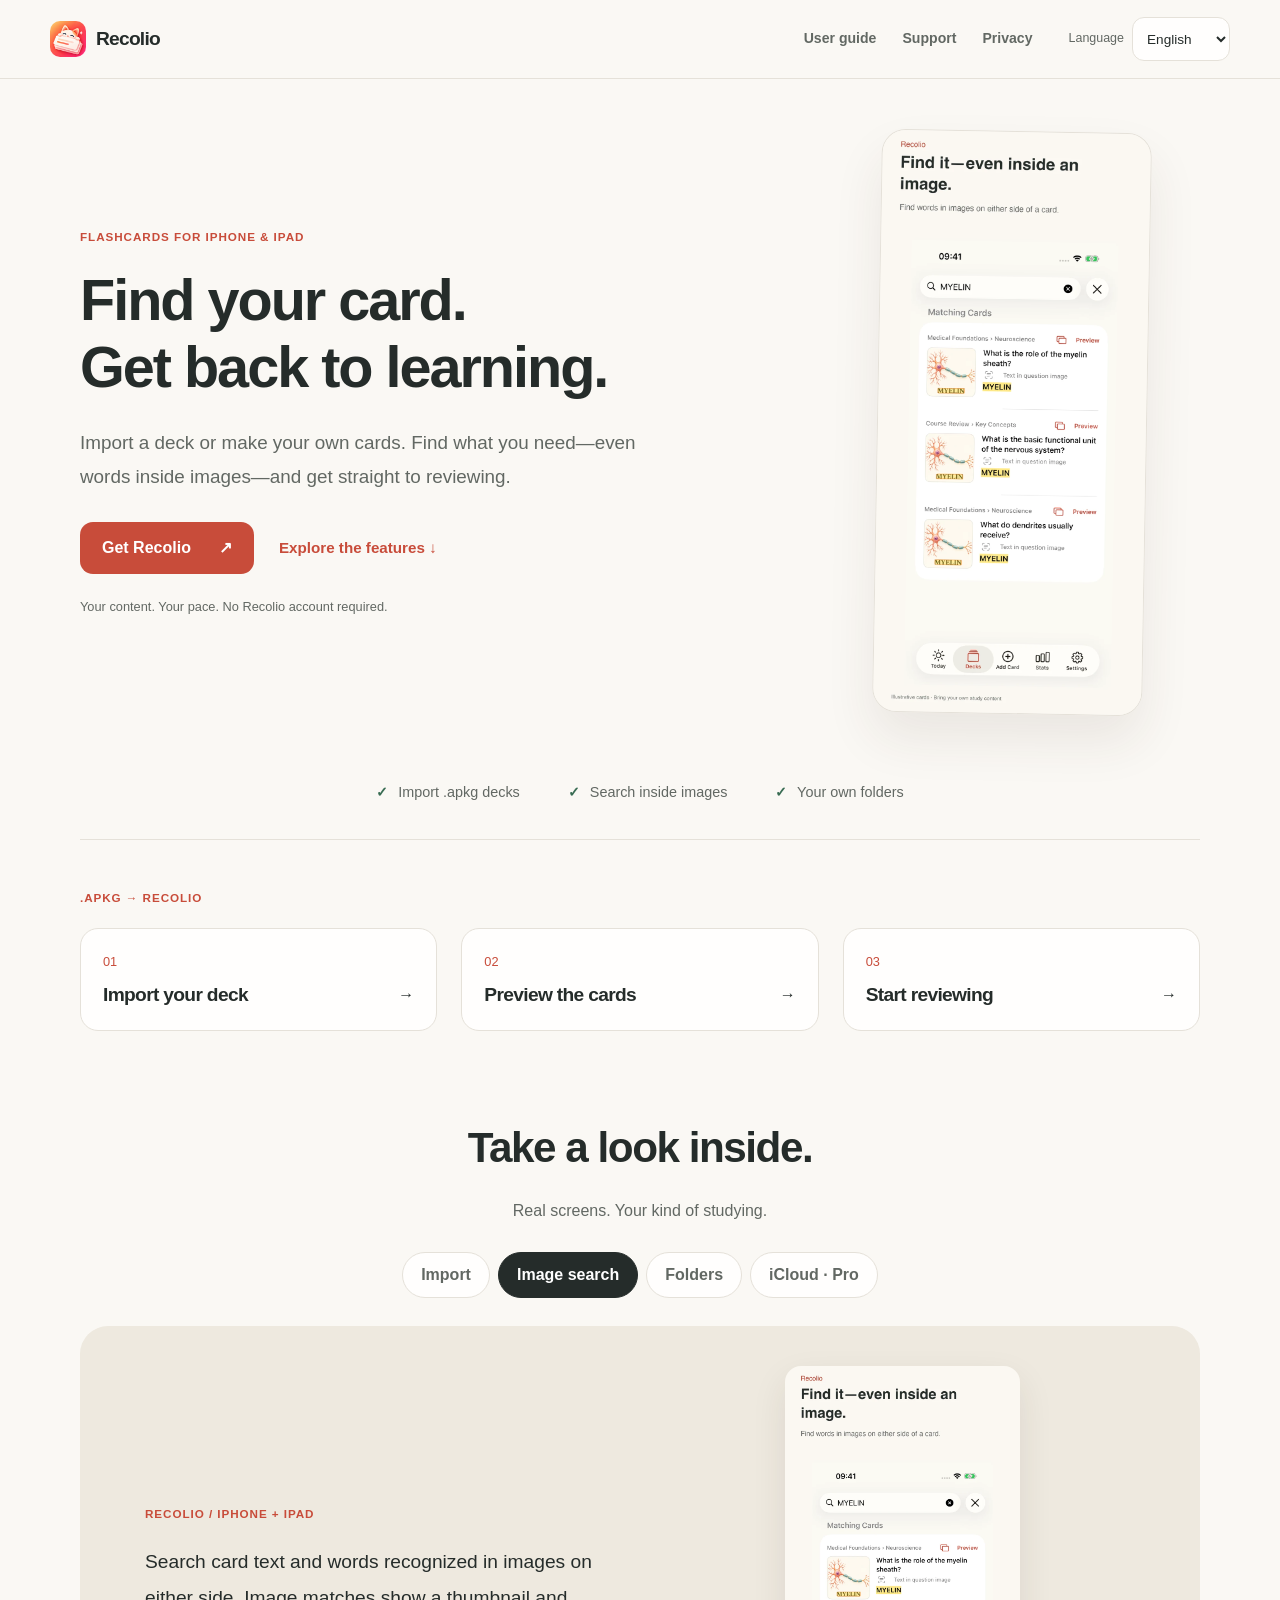
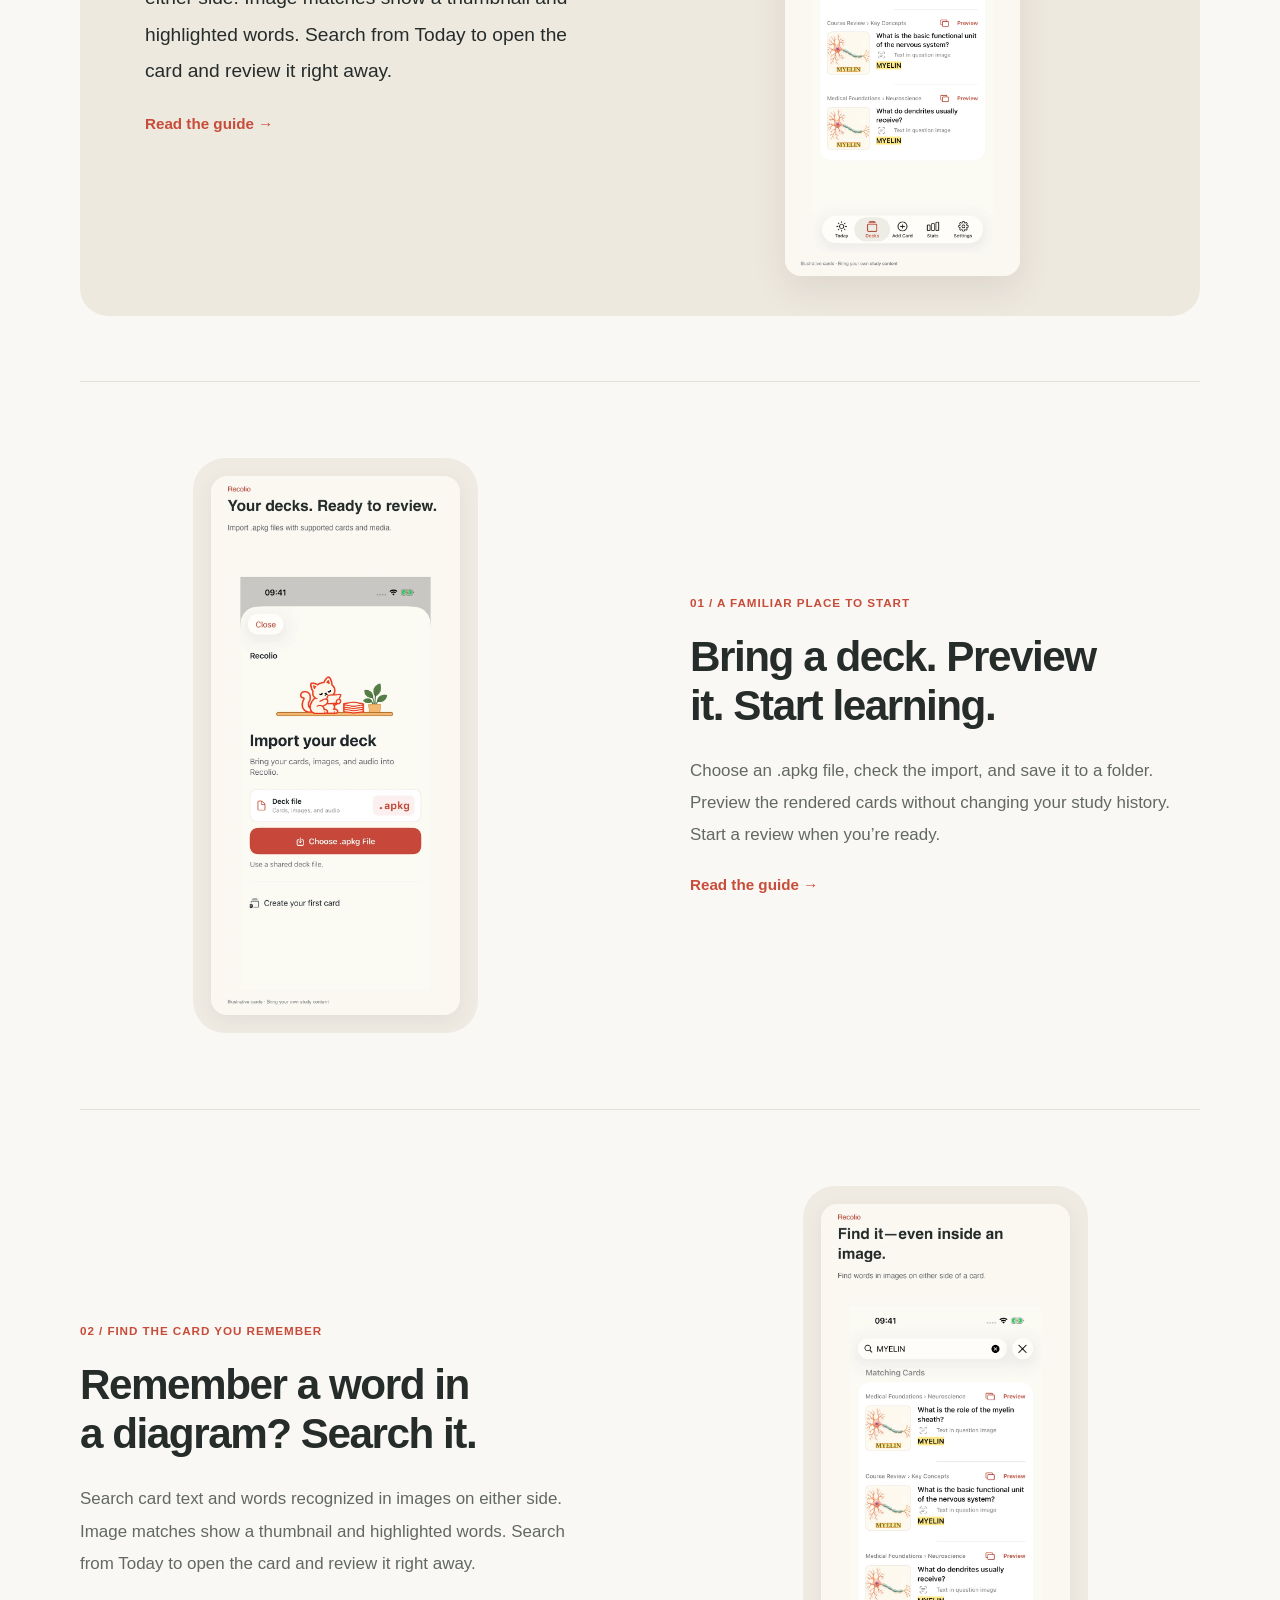
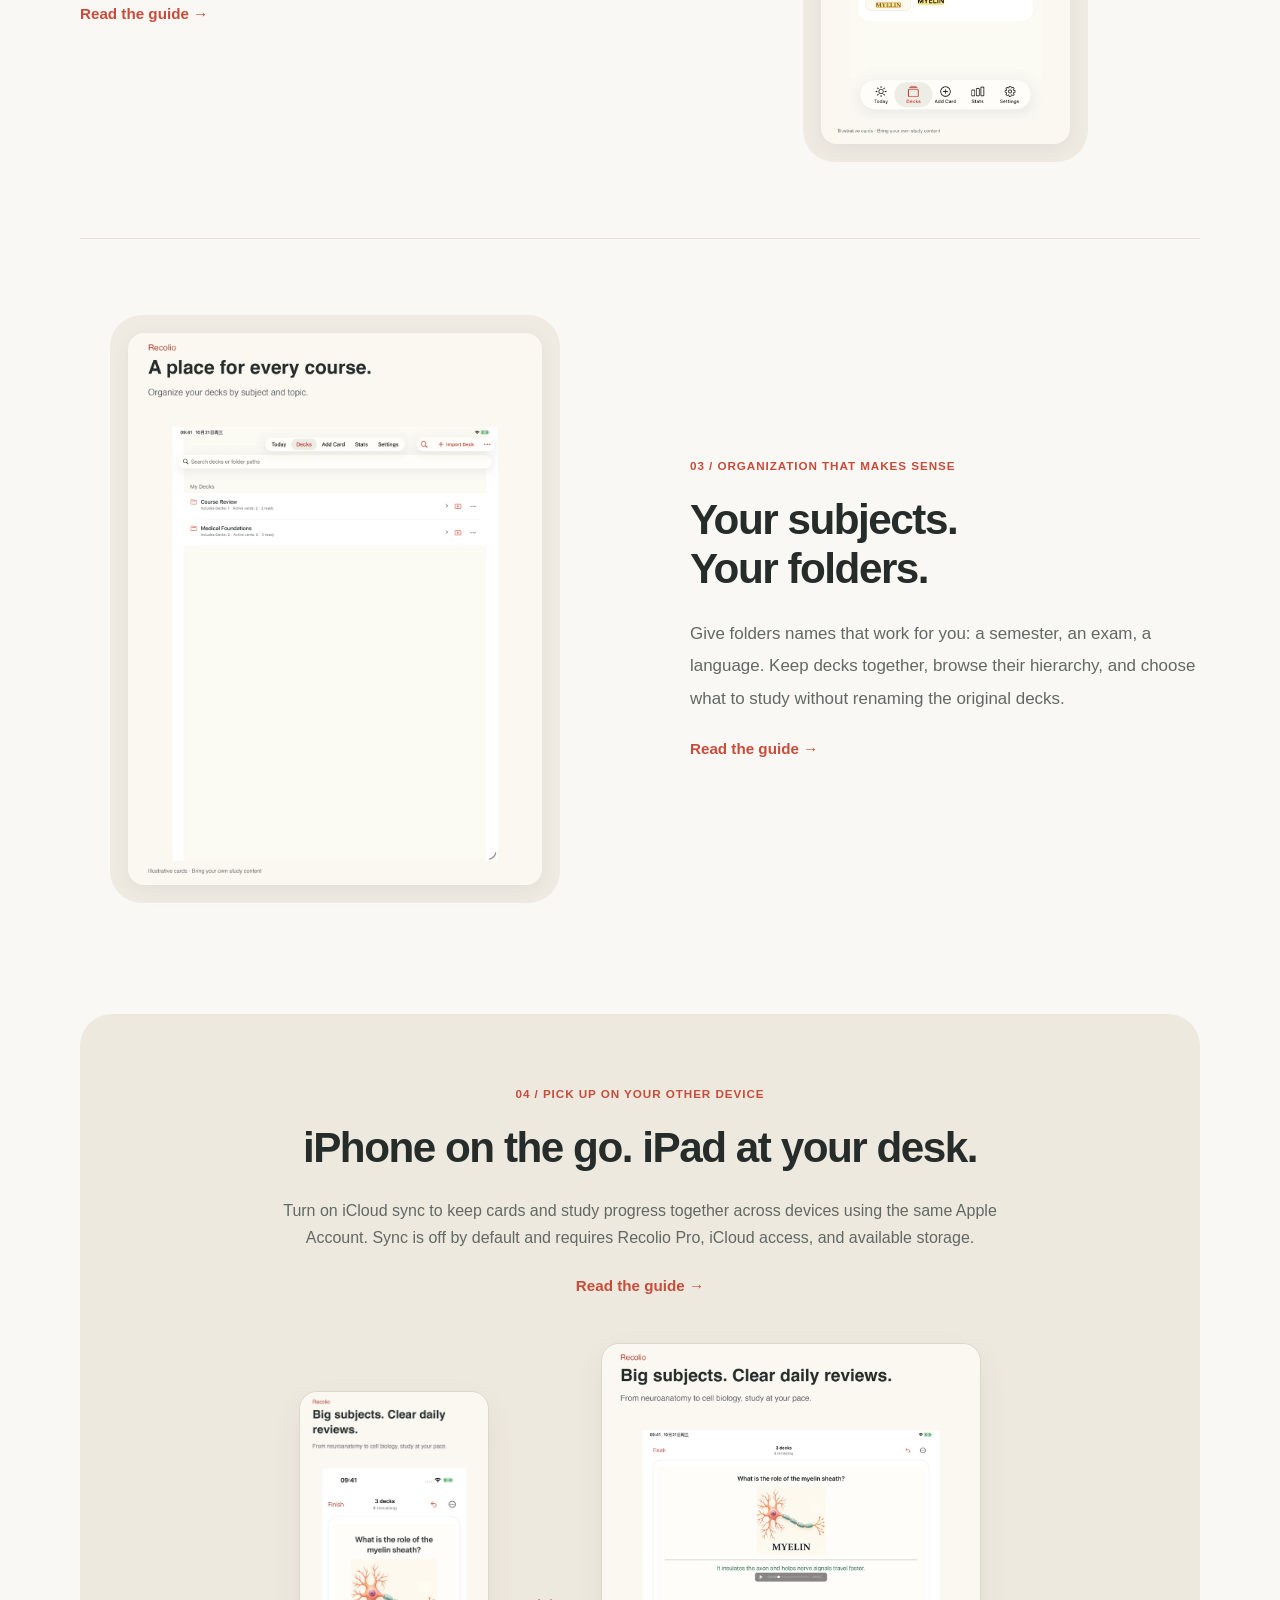
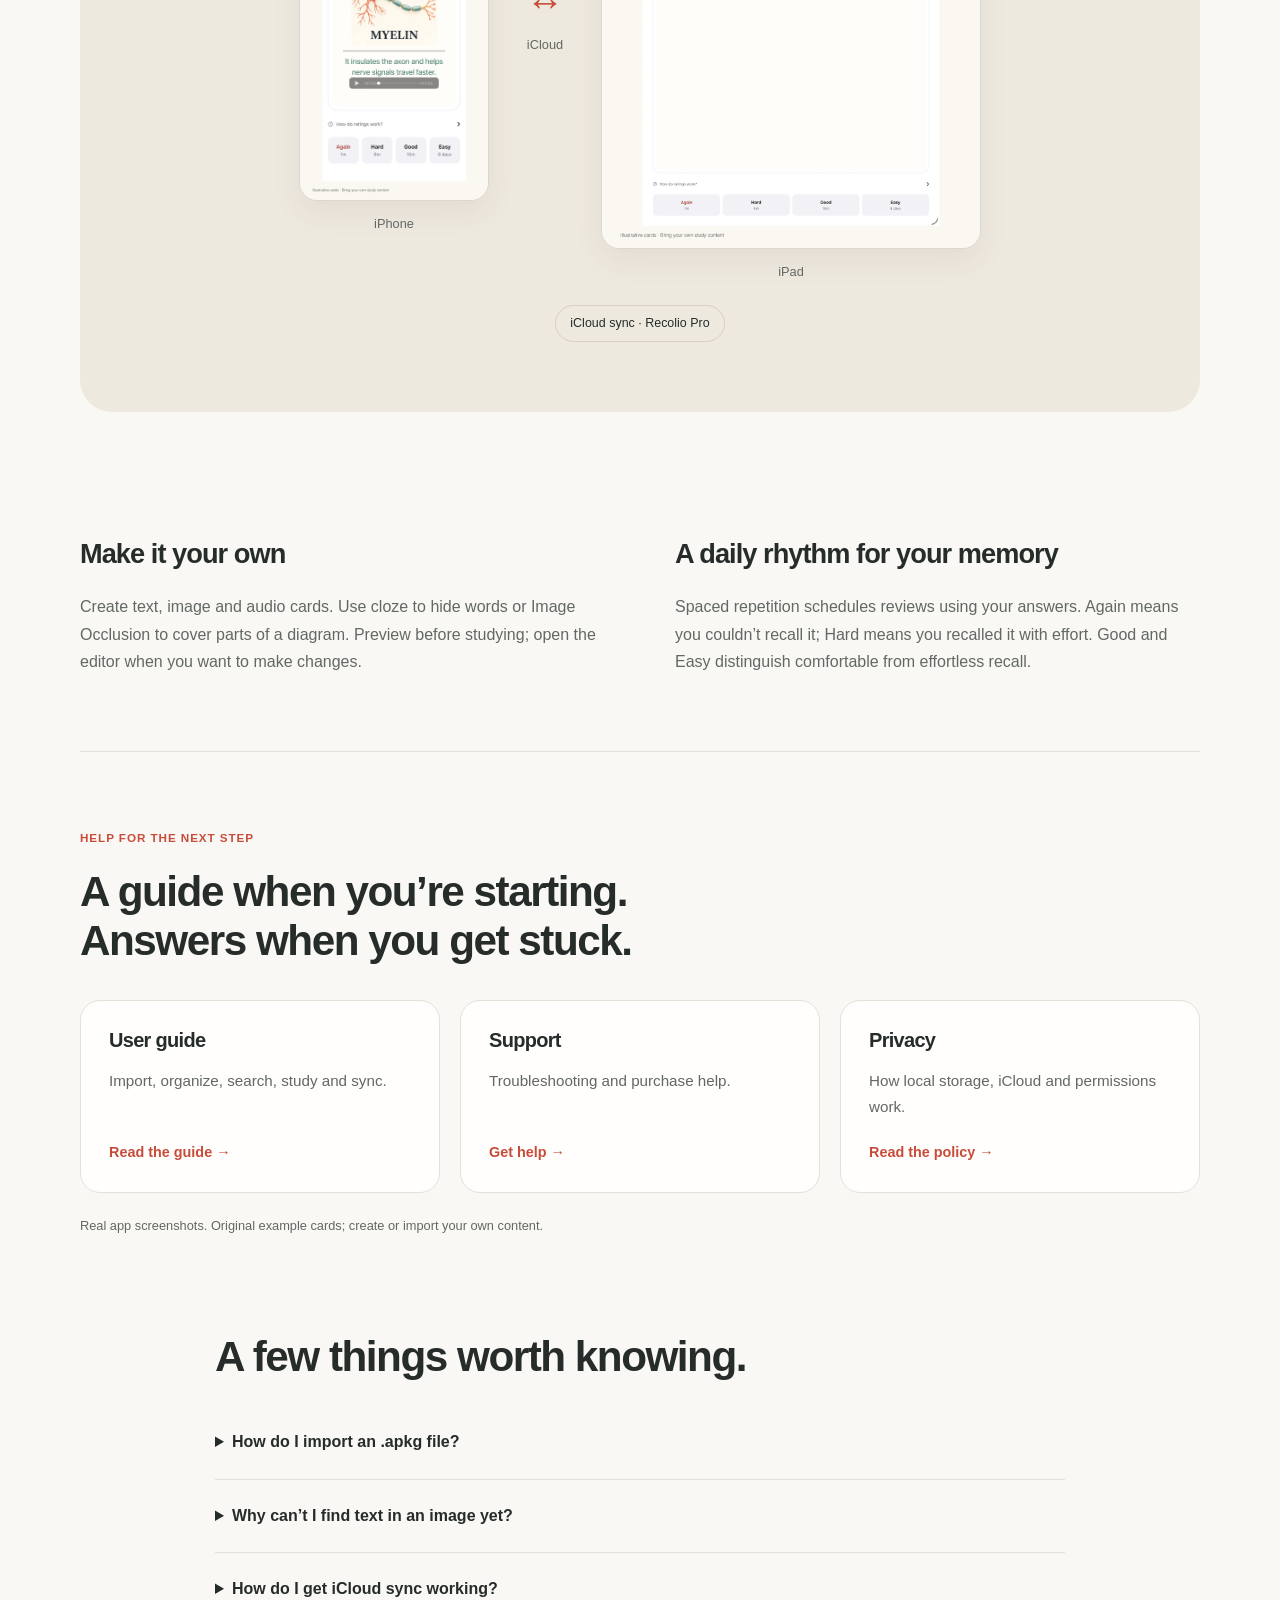
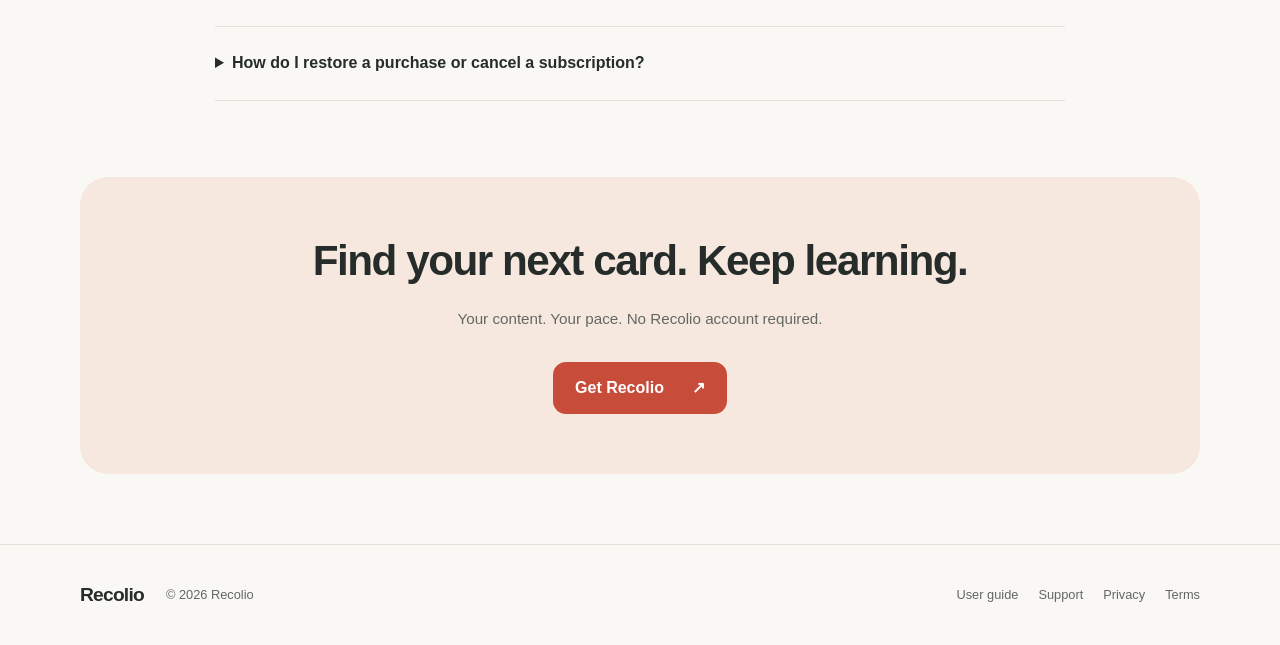
==== commit fe90160a: "Add a product-led homepage tour and clearer six-language onboarding" ====
--- a/index.html
+++ b/index.html
@@ -1,2 +1,2 @@
 <!doctype html>
-<html lang="en" data-language="en"><head><meta charset="utf-8"><script src="assets/site.js?v=20261030-six"></script><meta name="viewport" content="width=device-width, initial-scale=1"><meta name="description" content="Import a deck or make your own cards. Find what you need—even words inside images—and get straight to reviewing."><link rel="alternate" hreflang="en" href="https://kevincy.github.io/Recolio-support/index.html?lang=en"><link rel="alternate" hreflang="zh-Hans" href="https://kevincy.github.io/Recolio-support/index.html?lang=zh-Hans"><link rel="alternate" hreflang="ja" href="https://kevincy.github.io/Recolio-support/index.html?lang=ja"><link rel="alternate" hreflang="ko" href="https://kevincy.github.io/Recolio-support/index.html?lang=ko"><link rel="alternate" hreflang="es" href="https://kevincy.github.io/Recolio-support/index.html?lang=es"><link rel="alternate" hreflang="zh-Hant" href="https://kevincy.github.io/Recolio-support/index.html?lang=zh-Hant"><meta name="theme-color" content="#faf8f4"><title>Recolio — Flashcards for iPhone &amp; iPad</title><link rel="icon" href="assets/app-icon.png"><link rel="stylesheet" href="assets/styles.css?v=20261030-six"></head><body><header class="site-header"><div class="nav"><a class="brand" href="index.html"><img src="assets/app-icon.png" width="36" height="36" alt="">Recolio</a><nav class="nav-links"><a href="guide.html"><span data-locale="en">User guide</span><span data-locale="zh-Hans">使用手册</span><span data-locale="ja">使い方</span><span data-locale="ko">사용 가이드</span><span data-locale="es">Guía</span><span data-locale="zh-Hant">使用手冊</span></a><a href="support.html"><span data-locale="en">Support</span><span data-locale="zh-Hans">支持</span><span data-locale="ja">サポート</span><span data-locale="ko">지원</span><span data-locale="es">Ayuda</span><span data-locale="zh-Hant">支援</span></a><a href="privacy.html"><span data-locale="en">Privacy</span><span data-locale="zh-Hans">隐私</span><span data-locale="ja">プライバシー</span><span data-locale="ko">개인정보</span><span data-locale="es">Privacidad</span><span data-locale="zh-Hant">隱私</span></a></nav><label class="language-picker"><span data-locale="en">Language</span><span data-locale="zh-Hans">语言</span><span data-locale="ja">言語</span><span data-locale="ko">언어</span><span data-locale="es">Idioma</span><span data-locale="zh-Hant">語言</span><select id="language" name="language"><option value="en">English</option><option value="zh-Hans">简体中文</option><option value="ja">日本語</option><option value="ko">한국어</option><option value="es">Español</option><option value="zh-Hant">繁體中文</option></select></label></div></header><main><div data-locale="en" data-title="Recolio — Your cards. A simpler way to study." data-description="Import a deck or make your own cards. Find what you need—even words inside images—and get straight to reviewing."><section class="hero"><div class="hero-grid"><div><p class="eyebrow">Flashcards for iPhone &amp; iPad</p><h1>Your cards.<br>A simpler way to study.</h1><p class="hero-copy">Import a deck or make your own cards. Find what you need—even words inside images—and get straight to reviewing.</p><div class="hero-actions"><a class="button" href="https://apps.apple.com/app/id6823991638">Get Recolio <span aria-hidden="true">↗</span></a><a class="text-link" href="#features-en">Explore the features ↓</a></div><p class="quiet">Your content. Your pace. No Recolio account required.</p></div><figure class="hero-visual"><img data-src="assets/screenshots/en/01-study.webp" src="assets/screenshots/en/01-study.webp" alt="Flashcards for iPhone &amp; iPad" loading="eager" decoding="async" width="840" height="1821"></figure></div></section><section class="feature section" id="features-en"><div class="feature-copy"><p class="eyebrow">01 / A familiar place to start</p><h2>Bring a deck. Preview it. Start learning.</h2><p>Choose an .apkg file, check the import, and save it to a folder. Preview the rendered cards without changing your study history. Start a review when you’re ready.</p><a class="text-link" href="guide.html#en-start">Read the guide →</a></div><figure class="feature-visual "><img data-src="assets/screenshots/en/03-import.webp" src="assets/screenshots/en/03-import.webp" alt="Import and card Preview in Recolio" loading="lazy" decoding="async" width="840" height="1821"></figure></section><section class="feature section" id="search-en"><div class="feature-copy"><p class="eyebrow">02 / Find the card you remember</p><h2>Remember a word in a diagram? Search it.</h2><p>Search card text and words recognized in images on either side. Image matches show a thumbnail and highlighted words. Search from Today to open the card and review it right away.</p><a class="text-link" href="guide.html#en-search">Read the guide →</a></div><figure class="feature-visual "><img data-src="assets/screenshots/en/02-search.webp" src="assets/screenshots/en/02-search.webp" alt="A search result matching text inside a card image" loading="lazy" decoding="async" width="840" height="1821"></figure></section><section class="feature section" id="folders-en"><div class="feature-copy"><p class="eyebrow">03 / Organization that makes sense</p><h2>Your subjects. Your folders.</h2><p>Give folders names that work for you: a semester, an exam, a language. Keep decks together, browse their hierarchy, and choose what to study without renaming the original decks.</p><a class="text-link" href="guide.html#en-structure">Read the guide →</a></div><figure class="feature-visual tablet"><img data-src="assets/screenshots/en/ipad-05-organize.webp" src="assets/screenshots/en/ipad-05-organize.webp" alt="Decks organized into named folders" loading="lazy" decoding="async" width="1100" height="1467"></figure></section><section class="sync section" id="sync-en"><div class="sync-intro"><p class="eyebrow">04 / Pick up on your other device</p><h2>iPhone on the go. iPad at your desk.</h2><p>Turn on iCloud sync to keep cards and study progress together across devices using the same Apple Account. Sync is off by default and requires Recolio Pro, iCloud access, and available storage.</p><a class="text-link" href="guide.html#en-sync">Read the guide →</a></div><div class="sync-gallery"><figure><img data-src="assets/screenshots/en/01-study.webp" src="assets/screenshots/en/01-study.webp" alt="The same study experience on iPhone and iPad" loading="lazy" decoding="async" width="840" height="1821"><figcaption>iPhone</figcaption></figure><div class="sync-symbol" aria-hidden="true">↔<small>iCloud</small></div><figure><img data-src="assets/screenshots/en/ipad-01-study.webp" src="assets/screenshots/en/ipad-01-study.webp" alt="The same study experience on iPhone and iPad" loading="lazy" decoding="async" width="1100" height="1467"><figcaption>iPad</figcaption></figure></div><p class="sync-badge">iCloud sync · Recolio Pro</p></section><section class="section extras"><article><h2>Make it your own</h2><p>Create text, image and audio cards. Use cloze to hide words or Image Occlusion to cover parts of a diagram. Preview before studying; open the editor when you want to make changes.</p></article><article><h2>A daily rhythm for your memory</h2><p>Spaced repetition schedules reviews using your answers. Again means you couldn’t recall it; Hard means you recalled it with effort. Good and Easy distinguish comfortable from effortless recall.</p></article></section><section class="section resources"><p class="eyebrow">Help for the next step</p><h2>A guide when you’re starting. Answers when you get stuck.</h2><div class="cards"><article class="card"><h3>User guide</h3><p>Import, organize, search, study and sync.</p><a href="guide.html">Read the guide →</a></article><article class="card"><h3>Support</h3><p>Troubleshooting and purchase help.</p><a href="support.html">Get help →</a></article><article class="card"><h3>Privacy</h3><p>How local storage, iCloud and permissions work.</p><a href="privacy.html">Read the policy →</a></article></div><p class="quiet">Real app screenshots. Original example cards; create or import your own content.</p></section></div><div data-locale="zh-Hans" data-title="Recolio — 你的卡片， 更轻松的学习方式。" data-description="导入牌组，或制作自己的卡片。轻松找到所需内容，连图片里的文字也能搜索，找到就能开始复习。"><section class="hero"><div class="hero-grid"><div><p class="eyebrow">适用于 iPhone 和 iPad 的学习卡片</p><h1>你的卡片，<br>更轻松的学习方式。</h1><p class="hero-copy">导入牌组，或制作自己的卡片。轻松找到所需内容，连图片里的文字也能搜索，找到就能开始复习。</p><div class="hero-actions"><a class="button" href="https://apps.apple.com/app/id6823991638">获取 Recolio <span aria-hidden="true">↗</span></a><a class="text-link" href="#features-zh-Hans">了解功能 ↓</a></div><p class="quiet">自己的内容，自己的节奏，无需注册 Recolio 账户。</p></div><figure class="hero-visual"><img data-src="assets/screenshots/zh-Hans/01-study.webp" alt="适用于 iPhone 和 iPad 的学习卡片" loading="eager" decoding="async" width="840" height="1821"></figure></div></section><section class="feature section" id="features-zh-Hans"><div class="feature-copy"><p class="eyebrow">01 / 轻松开始</p><h2>导入、预览，然后开始学习。</h2><p>选择 .apkg 文件，确认导入信息，保存到文件夹。先预览卡片的实际显示效果，不影响复习历史；准备好再开始复习。</p><a class="text-link" href="guide.html#zh-Hans-start">阅读手册 →</a></div><figure class="feature-visual "><img data-src="assets/screenshots/zh-Hans/03-import.webp" alt="Recolio 的牌组导入与卡片预览" loading="lazy" decoding="async" width="840" height="1821"></figure></section><section class="feature section" id="search-zh-Hans"><div class="feature-copy"><p class="eyebrow">02 / 找到记得的那张卡</p><h2>记得图里的词？搜一下就好。</h2><p>搜索卡片文字，以及正反面图片中识别到的文字。图片匹配结果带有缩略图和关键词高亮。从 Today 搜索后，可直接打开卡片复习。</p><a class="text-link" href="guide.html#zh-Hans-search">阅读手册 →</a></div><figure class="feature-visual "><img data-src="assets/screenshots/zh-Hans/02-search.webp" alt="通过卡片图片文字找到的搜索结果" loading="lazy" decoding="async" width="840" height="1821"></figure></section><section class="feature section" id="folders-zh-Hans"><div class="feature-copy"><p class="eyebrow">03 / 按自己的思路整理</p><h2>你的科目，你命名的文件夹。</h2><p>用学期、考试或语言来命名文件夹。把相关牌组放在一起，展开牌组层级，选择复习范围，无需修改导入牌组的原始名称。</p><a class="text-link" href="guide.html#zh-Hans-structure">阅读手册 →</a></div><figure class="feature-visual tablet"><img data-src="assets/screenshots/zh-Hans/ipad-05-organize.webp" alt="用自命名文件夹管理牌组" loading="lazy" decoding="async" width="1100" height="1467"></figure></section><section class="sync section" id="sync-zh-Hans"><div class="sync-intro"><p class="eyebrow">04 / 换台设备，继续学习</p><h2>出门用 iPhone，回家用 iPad。</h2><p>开启 iCloud 同步后，在登录同一 Apple 账户的设备之间同步卡片和学习进度。同步默认关闭，需要 Recolio Pro、iCloud 权限和可用存储空间。</p><a class="text-link" href="guide.html#zh-Hans-sync">阅读手册 →</a></div><div class="sync-gallery"><figure><img data-src="assets/screenshots/zh-Hans/01-study.webp" alt="iPhone 和 iPad 上的学习体验" loading="lazy" decoding="async" width="840" height="1821"><figcaption>iPhone</figcaption></figure><div class="sync-symbol" aria-hidden="true">↔<small>iCloud</small></div><figure><img data-src="assets/screenshots/zh-Hans/ipad-01-study.webp" alt="iPhone 和 iPad 上的学习体验" loading="lazy" decoding="async" width="1100" height="1467"><figcaption>iPad</figcaption></figure></div><p class="sync-badge">iCloud 同步 · Recolio Pro</p></section><section class="section extras"><article><h2>制作适合自己的卡片</h2><p>加入文字、图片和音频；用 Cloze 挖空文字，或用图片遮挡隐藏图解的一部分。先预览再学习，需要修改时才打开编辑器。</p></article><article><h2>让复习融入每天</h2><p>间隔重复根据回答安排下一次复习。Again 表示未能回忆；Hard 表示成功但费力；Good 和 Easy 区分正常回忆与轻松回忆。</p></article></section><section class="section resources"><p class="eyebrow">下一步，需要时有帮助</p><h2>入门有手册，遇到问题有解答。</h2><div class="cards"><article class="card"><h3>使用手册</h3><p>导入、整理、搜索、学习与同步。</p><a href="guide.html">阅读手册 →</a></article><article class="card"><h3>支持</h3><p>故障排查和购买帮助。</p><a href="support.html">获取帮助 →</a></article><article class="card"><h3>隐私</h3><p>了解本地存储、iCloud 与权限。</p><a href="privacy.html">阅读政策 →</a></article></div><p class="quiet">真实 App 截图，展示原创示例卡片；学习内容由你创建或导入。</p></section></div><div data-locale="ja" data-title="Recolio — 自分のカードで、 もっと手軽に復習。" data-description="デッキを読み込んでも、自分で作っても。画像の中の文字まで検索できるので、探していたカードを見つけたら、すぐに復習へ。"><section class="hero"><div class="hero-grid"><div><p class="eyebrow">iPhone・iPad の学習カード</p><h1>自分のカードで、<br>もっと手軽に復習。</h1><p class="hero-copy">デッキを読み込んでも、自分で作っても。画像の中の文字まで検索できるので、探していたカードを見つけたら、すぐに復習へ。</p><div class="hero-actions"><a class="button" href="https://apps.apple.com/app/id6823991638">Recolio を入手 <span aria-hidden="true">↗</span></a><a class="text-link" href="#features-ja">機能を見る ↓</a></div><p class="quiet">自分の教材を、自分のペースで。Recolio アカウントの登録は不要です。</p></div><figure class="hero-visual"><img data-src="assets/screenshots/ja/01-study.webp" alt="iPhone・iPad の学習カード" loading="eager" decoding="async" width="840" height="1821"></figure></div></section><section class="feature section" id="features-ja"><div class="feature-copy"><p class="eyebrow">01 / すぐに始められる</p><h2>読み込んで、確認して、学習へ。</h2><p>.apkg ファイルを選び、内容を確認してフォルダに保存。カードの表示をプレビューしても、復習履歴は変わりません。準備ができたら学習を始めましょう。</p><a class="text-link" href="guide.html#ja-start">使い方を読む →</a></div><figure class="feature-visual "><img data-src="assets/screenshots/ja/03-import.webp" alt="Recolio のデッキ読み込みとカードプレビュー" loading="lazy" decoding="async" width="840" height="1821"></figure></section><section class="feature section" id="search-ja"><div class="feature-copy"><p class="eyebrow">02 / 覚えている言葉から探す</p><h2>図にあった言葉、検索してみよう。</h2><p>カード本文に加え、表面・裏面の画像から認識した文字も検索。画像の検索結果にはサムネイルと一致した言葉が表示されます。Today からなら、そのままカードを復習できます。</p><a class="text-link" href="guide.html#ja-search">使い方を読む →</a></div><figure class="feature-visual "><img data-src="assets/screenshots/ja/02-search.webp" alt="カード画像内の文字に一致した検索結果" loading="lazy" decoding="async" width="840" height="1821"></figure></section><section class="feature section" id="folders-ja"><div class="feature-copy"><p class="eyebrow">03 / 自分に合う整理方法</p><h2>科目も、フォルダ名も、自分流。</h2><p>学期、試験、言語など、好きな名前でフォルダを作成。関連するデッキをまとめ、階層をたどって学習範囲を選べます。元のデッキ名は変わりません。</p><a class="text-link" href="guide.html#ja-structure">使い方を読む →</a></div><figure class="feature-visual tablet"><img data-src="assets/screenshots/ja/ipad-05-organize.webp" alt="名前を付けたフォルダでデッキを整理" loading="lazy" decoding="async" width="1100" height="1467"></figure></section><section class="sync section" id="sync-ja"><div class="sync-intro"><p class="eyebrow">04 / 別のデバイスでも続きから</p><h2>外では iPhone。机では iPad。</h2><p>iCloud 同期を有効にすると、同じ Apple Account のデバイス間でカードと学習状況を同期できます。初期設定ではオフです。Recolio Pro、iCloud へのアクセス許可、空き容量が必要です。</p><a class="text-link" href="guide.html#ja-sync">使い方を読む →</a></div><div class="sync-gallery"><figure><img data-src="assets/screenshots/ja/01-study.webp" alt="iPhone と iPad での学習画面" loading="lazy" decoding="async" width="840" height="1821"><figcaption>iPhone</figcaption></figure><div class="sync-symbol" aria-hidden="true">↔<small>iCloud</small></div><figure><img data-src="assets/screenshots/ja/ipad-01-study.webp" alt="iPhone と iPad での学習画面" loading="lazy" decoding="async" width="1100" height="1467"><figcaption>iPad</figcaption></figure></div><p class="sync-badge">iCloud 同期 · Recolio Pro</p></section><section class="section extras"><article><h2>自分の覚え方に合わせて</h2><p>文字、画像、音声をカードに。穴埋め（Cloze）や画像の一部を隠す機能も使えます。学習前にプレビューし、直したいときだけ編集画面へ。</p></article><article><h2>毎日の復習を、無理なく</h2><p>間隔反復が回答に応じて次の復習を予定します。Again は思い出せなかった場合、Hard は苦労して思い出せた場合。Good と Easy で通常の想起と楽な想起を区別します。</p></article></section><section class="section resources"><p class="eyebrow">次の一歩をサポート</p><h2>初めての方にはガイドを。困ったときには答えを。</h2><div class="cards"><article class="card"><h3>使い方</h3><p>読み込み・整理・検索・学習・同期の手順。</p><a href="guide.html">使い方を読む →</a></article><article class="card"><h3>サポート</h3><p>トラブル解決と購入のサポート。</p><a href="support.html">ヘルプを見る →</a></article><article class="card"><h3>プライバシー</h3><p>ローカル保存、iCloud、アクセス権について。</p><a href="privacy.html">ポリシーを読む →</a></article></div><p class="quiet">実際のアプリ画面とオリジナルの例です。教材は自分で作成・読み込みできます。</p></section></div><div data-locale="ko" data-title="Recolio — 내 카드로, 더 간편하게 복습하세요." data-description="덱을 가져오거나 직접 카드를 만드세요. 이미지 속 글자까지 검색하고, 찾은 카드를 바로 복습할 수 있어요."><section class="hero"><div class="hero-grid"><div><p class="eyebrow">iPhone과 iPad를 위한 학습 카드</p><h1>내 카드로,<br>더 간편하게 복습하세요.</h1><p class="hero-copy">덱을 가져오거나 직접 카드를 만드세요. 이미지 속 글자까지 검색하고, 찾은 카드를 바로 복습할 수 있어요.</p><div class="hero-actions"><a class="button" href="https://apps.apple.com/app/id6823991638">Recolio 다운로드 <span aria-hidden="true">↗</span></a><a class="text-link" href="#features-ko">기능 살펴보기 ↓</a></div><p class="quiet">내 학습 자료를 내 속도로. Recolio 계정 가입은 필요 없어요.</p></div><figure class="hero-visual"><img data-src="assets/screenshots/ko/01-study.webp" alt="iPhone과 iPad를 위한 학습 카드" loading="eager" decoding="async" width="840" height="1821"></figure></div></section><section class="feature section" id="features-ko"><div class="feature-copy"><p class="eyebrow">01 / 간편한 시작</p><h2>덱을 가져오고, 확인하고, 학습하세요.</h2><p>.apkg 파일을 선택해 내용을 확인하고 폴더에 저장하세요. 미리 보기로 실제 카드 화면을 확인해도 복습 기록은 바뀌지 않아요. 준비되면 학습을 시작하세요.</p><a class="text-link" href="guide.html#ko-start">가이드 읽기 →</a></div><figure class="feature-visual "><img data-src="assets/screenshots/ko/03-import.webp" alt="Recolio의 덱 가져오기와 카드 미리 보기" loading="lazy" decoding="async" width="840" height="1821"></figure></section><section class="feature section" id="search-ko"><div class="feature-copy"><p class="eyebrow">02 / 기억나는 단어로 찾기</p><h2>도표 속 단어가 기억나나요? 검색하세요.</h2><p>카드 본문뿐 아니라 앞면과 뒷면 이미지에서 인식한 글자도 검색해요. 이미지 검색 결과에는 미리 보기 이미지와 강조된 검색어가 표시돼요. Today에서 찾은 카드는 바로 복습할 수 있어요.</p><a class="text-link" href="guide.html#ko-search">가이드 읽기 →</a></div><figure class="feature-visual "><img data-src="assets/screenshots/ko/02-search.webp" alt="카드 이미지 속 글자와 일치하는 검색 결과" loading="lazy" decoding="async" width="840" height="1821"></figure></section><section class="feature section" id="folders-ko"><div class="feature-copy"><p class="eyebrow">03 / 내 방식대로 정리</p><h2>과목도, 폴더 이름도 내 방식대로.</h2><p>학기, 시험, 언어처럼 알아보기 쉬운 이름으로 폴더를 만드세요. 관련 덱을 모으고 계층을 펼쳐 학습 범위를 고를 수 있어요. 가져온 덱의 원래 이름은 유지돼요.</p><a class="text-link" href="guide.html#ko-structure">가이드 읽기 →</a></div><figure class="feature-visual tablet"><img data-src="assets/screenshots/ko/ipad-05-organize.webp" alt="직접 이름 붙인 폴더로 덱 정리" loading="lazy" decoding="async" width="1100" height="1467"></figure></section><section class="sync section" id="sync-ko"><div class="sync-intro"><p class="eyebrow">04 / 다른 기기에서도 이어서</p><h2>밖에서는 iPhone, 책상에서는 iPad.</h2><p>iCloud 동기화를 켜면 같은 Apple 계정의 기기 간에 카드와 학습 진행 상황을 동기화할 수 있어요. 기본값은 꺼짐이며, Recolio Pro와 iCloud 접근 권한, 충분한 저장 공간이 필요해요.</p><a class="text-link" href="guide.html#ko-sync">가이드 읽기 →</a></div><div class="sync-gallery"><figure><img data-src="assets/screenshots/ko/01-study.webp" alt="iPhone과 iPad의 학습 화면" loading="lazy" decoding="async" width="840" height="1821"><figcaption>iPhone</figcaption></figure><div class="sync-symbol" aria-hidden="true">↔<small>iCloud</small></div><figure><img data-src="assets/screenshots/ko/ipad-01-study.webp" alt="iPhone과 iPad의 학습 화면" loading="lazy" decoding="async" width="1100" height="1467"><figcaption>iPad</figcaption></figure></div><p class="sync-badge">iCloud 동기화 · Recolio Pro</p></section><section class="section extras"><article><h2>나에게 맞는 카드 만들기</h2><p>텍스트, 이미지, 오디오를 더하세요. Cloze로 단어를 빈칸 처리하거나 이미지 가리기로 도표의 일부를 숨길 수 있어요. 학습 전에 미리 보고, 수정할 때만 편집기를 여세요.</p></article><article><h2>매일 이어 가는 복습</h2><p>간격 반복은 답변에 따라 다음 복습을 예약해요. Again은 떠올리지 못한 경우, Hard는 힘들게 떠올린 경우예요. Good과 Easy는 보통으로 떠올린 경우와 쉽게 떠올린 경우를 구분해요.</p></article></section><section class="section resources"><p class="eyebrow">다음 단계도 도와드려요</p><h2>처음에는 가이드를, 막힐 때는 도움말을 확인하세요.</h2><div class="cards"><article class="card"><h3>사용 가이드</h3><p>가져오기, 정리, 검색, 학습, 동기화 안내.</p><a href="guide.html">가이드 읽기 →</a></article><article class="card"><h3>지원</h3><p>문제 해결과 구매 도움말.</p><a href="support.html">도움말 보기 →</a></article><article class="card"><h3>개인정보</h3><p>로컬 저장, iCloud, 권한 안내.</p><a href="privacy.html">정책 읽기 →</a></article></div><p class="quiet">실제 앱 화면과 직접 만든 예시 카드예요. 학습 자료는 직접 만들거나 가져오세요.</p></section></div><div data-locale="es" data-title="Recolio — Tus tarjetas. Estudiar, más sencillo." data-description="Importa un mazo o crea tus tarjetas. Encuentra lo que buscas, incluso palabras en imágenes, y empieza a repasar al momento."><section class="hero"><div class="hero-grid"><div><p class="eyebrow">Tarjetas de estudio para iPhone y iPad</p><h1>Tus tarjetas.<br>Estudiar, más sencillo.</h1><p class="hero-copy">Importa un mazo o crea tus tarjetas. Encuentra lo que buscas, incluso palabras en imágenes, y empieza a repasar al momento.</p><div class="hero-actions"><a class="button" href="https://apps.apple.com/app/id6823991638">Descargar Recolio <span aria-hidden="true">↗</span></a><a class="text-link" href="#features-es">Explorar funciones ↓</a></div><p class="quiet">Tu material, a tu ritmo. Sin crear una cuenta de Recolio.</p></div><figure class="hero-visual"><img data-src="assets/screenshots/es/01-study.webp" alt="Tarjetas de estudio para iPhone y iPad" loading="eager" decoding="async" width="840" height="1821"></figure></div></section><section class="feature section" id="features-es"><div class="feature-copy"><p class="eyebrow">01 / Un comienzo sencillo</p><h2>Importa, explora y empieza a estudiar.</h2><p>Elige un archivo .apkg, comprueba la importación y guárdalo en una carpeta. Explora las tarjetas sin cambiar tu historial de repaso. Empieza a estudiar cuando quieras.</p><a class="text-link" href="guide.html#es-start">Leer la guía →</a></div><figure class="feature-visual "><img data-src="assets/screenshots/es/03-import.webp" alt="Importación y vista previa de tarjetas en Recolio" loading="lazy" decoding="async" width="840" height="1821"></figure></section><section class="feature section" id="search-es"><div class="feature-copy"><p class="eyebrow">02 / Encuentra la tarjeta que recuerdas</p><h2>¿Recuerdas una palabra de un diagrama? Búscala.</h2><p>Busca en el texto de las tarjetas y en las palabras reconocidas en las imágenes de ambos lados. Las coincidencias incluyen una miniatura y palabras resaltadas. Desde Today, abre el resultado y repasa al momento.</p><a class="text-link" href="guide.html#es-search">Leer la guía →</a></div><figure class="feature-visual "><img data-src="assets/screenshots/es/02-search.webp" alt="Resultado que coincide con texto dentro de una imagen" loading="lazy" decoding="async" width="840" height="1821"></figure></section><section class="feature section" id="folders-es"><div class="feature-copy"><p class="eyebrow">03 / Organización a tu manera</p><h2>Tus materias. Tus carpetas.</h2><p>Nombra tus carpetas por semestre, examen o idioma. Agrupa mazos, recorre sus niveles y elige qué estudiar sin cambiar los nombres originales de los mazos importados.</p><a class="text-link" href="guide.html#es-structure">Leer la guía →</a></div><figure class="feature-visual tablet"><img data-src="assets/screenshots/es/ipad-05-organize.webp" alt="Mazos organizados en carpetas con nombres propios" loading="lazy" decoding="async" width="1100" height="1467"></figure></section><section class="sync section" id="sync-es"><div class="sync-intro"><p class="eyebrow">04 / Continúa en otro dispositivo</p><h2>iPhone fuera de casa. iPad en el escritorio.</h2><p>Activa la sincronización con iCloud para mantener tus tarjetas y progreso entre dispositivos con la misma cuenta de Apple. Está desactivada por defecto y requiere Recolio Pro, acceso a iCloud y espacio disponible.</p><a class="text-link" href="guide.html#es-sync">Leer la guía →</a></div><div class="sync-gallery"><figure><img data-src="assets/screenshots/es/01-study.webp" alt="La experiencia de estudio en iPhone y iPad" loading="lazy" decoding="async" width="840" height="1821"><figcaption>iPhone</figcaption></figure><div class="sync-symbol" aria-hidden="true">↔<small>iCloud</small></div><figure><img data-src="assets/screenshots/es/ipad-01-study.webp" alt="La experiencia de estudio en iPhone y iPad" loading="lazy" decoding="async" width="1100" height="1467"><figcaption>iPad</figcaption></figure></div><p class="sync-badge">Sincronización iCloud · Recolio Pro</p></section><section class="section extras"><article><h2>Crea tus propias tarjetas</h2><p>Añade texto, imágenes y audio. Oculta palabras con Cloze o partes de un diagrama con la ocultación de imágenes. Explora antes de estudiar y abre el editor solo cuando quieras cambiar algo.</p></article><article><h2>Un ritmo diario para tu memoria</h2><p>La repetición espaciada programa repasos según tus respuestas. Again indica que no recordaste; Hard, que recordaste con esfuerzo. Good y Easy distinguen recordar con normalidad de hacerlo con facilidad.</p></article></section><section class="section resources"><p class="eyebrow">Ayuda para el siguiente paso</p><h2>Una guía para empezar. Respuestas cuando las necesitas.</h2><div class="cards"><article class="card"><h3>Guía</h3><p>Importa, organiza, busca, estudia y sincroniza.</p><a href="guide.html">Leer la guía →</a></article><article class="card"><h3>Ayuda</h3><p>Solución de problemas y ayuda con compras.</p><a href="support.html">Obtener ayuda →</a></article><article class="card"><h3>Privacidad</h3><p>Almacenamiento local, iCloud y permisos.</p><a href="privacy.html">Leer la política →</a></article></div><p class="quiet">Capturas reales con tarjetas de ejemplo originales. Crea o importa tu propio material.</p></section></div><div data-locale="zh-Hant" data-title="Recolio — 你的卡片， 更輕鬆的學習方式。" data-description="匯入牌組，或製作自己的卡片。輕鬆找到所需內容，連圖片裡的文字也能搜尋，找到就能開始複習。"><section class="hero"><div class="hero-grid"><div><p class="eyebrow">適用於 iPhone 與 iPad 的學習卡片</p><h1>你的卡片，<br>更輕鬆的學習方式。</h1><p class="hero-copy">匯入牌組，或製作自己的卡片。輕鬆找到所需內容，連圖片裡的文字也能搜尋，找到就能開始複習。</p><div class="hero-actions"><a class="button" href="https://apps.apple.com/app/id6823991638">取得 Recolio <span aria-hidden="true">↗</span></a><a class="text-link" href="#features-zh-Hant">探索功能 ↓</a></div><p class="quiet">自己的教材，自己的步調，無須註冊 Recolio 帳號。</p></div><figure class="hero-visual"><img data-src="assets/screenshots/zh-Hant/01-study.webp" alt="適用於 iPhone 與 iPad 的學習卡片" loading="eager" decoding="async" width="840" height="1821"></figure></div></section><section class="feature section" id="features-zh-Hant"><div class="feature-copy"><p class="eyebrow">01 / 輕鬆開始</p><h2>匯入、預覽，接著開始學習。</h2><p>選擇 .apkg 檔案，確認匯入資訊，再存入資料夾。先預覽卡片的實際呈現，不影響複習紀錄；準備好再開始複習。</p><a class="text-link" href="guide.html#zh-Hant-start">閱讀手冊 →</a></div><figure class="feature-visual "><img data-src="assets/screenshots/zh-Hant/03-import.webp" alt="Recolio 的牌組匯入與卡片預覽" loading="lazy" decoding="async" width="840" height="1821"></figure></section><section class="feature section" id="search-zh-Hant"><div class="feature-copy"><p class="eyebrow">02 / 找到記得的那張卡</p><h2>記得圖裡的詞？搜尋看看。</h2><p>搜尋卡片文字，以及正反面圖片中辨識到的文字。圖片命中結果提供縮圖與關鍵字醒目標示。從 Today 搜尋後，可直接開啟卡片複習。</p><a class="text-link" href="guide.html#zh-Hant-search">閱讀手冊 →</a></div><figure class="feature-visual "><img data-src="assets/screenshots/zh-Hant/02-search.webp" alt="透過卡片圖片中的文字找到搜尋結果" loading="lazy" decoding="async" width="840" height="1821"></figure></section><section class="feature section" id="folders-zh-Hant"><div class="feature-copy"><p class="eyebrow">03 / 按自己的方式整理</p><h2>你的科目，你命名的資料夾。</h2><p>用學期、考試或語言為資料夾命名。把相關牌組放在一起，展開牌組階層並選擇複習範圍，不必更改匯入牌組的原始名稱。</p><a class="text-link" href="guide.html#zh-Hant-structure">閱讀手冊 →</a></div><figure class="feature-visual tablet"><img data-src="assets/screenshots/zh-Hant/ipad-05-organize.webp" alt="以自訂名稱的資料夾管理牌組" loading="lazy" decoding="async" width="1100" height="1467"></figure></section><section class="sync section" id="sync-zh-Hant"><div class="sync-intro"><p class="eyebrow">04 / 換台裝置，接著學</p><h2>外出用 iPhone，回家用 iPad。</h2><p>開啟 iCloud 同步後，在登入相同 Apple 帳號的裝置間同步卡片與學習進度。同步預設關閉，需要 Recolio Pro、iCloud 權限與可用儲存空間。</p><a class="text-link" href="guide.html#zh-Hant-sync">閱讀手冊 →</a></div><div class="sync-gallery"><figure><img data-src="assets/screenshots/zh-Hant/01-study.webp" alt="iPhone 與 iPad 上的學習體驗" loading="lazy" decoding="async" width="840" height="1821"><figcaption>iPhone</figcaption></figure><div class="sync-symbol" aria-hidden="true">↔<small>iCloud</small></div><figure><img data-src="assets/screenshots/zh-Hant/ipad-01-study.webp" alt="iPhone 與 iPad 上的學習體驗" loading="lazy" decoding="async" width="1100" height="1467"><figcaption>iPad</figcaption></figure></div><p class="sync-badge">iCloud 同步 · Recolio Pro</p></section><section class="section extras"><article><h2>製作適合自己的卡片</h2><p>加入文字、圖片與音訊；用 Cloze 挖空文字，或以圖片遮擋隱藏圖解的一部分。先預覽再學習，需要修改時才開啟編輯器。</p></article><article><h2>讓複習融入每天</h2><p>間隔重複會依回答安排下次複習。Again 代表未能回想；Hard 代表成功但費力；Good 與 Easy 區分正常回想與輕鬆回想。</p></article></section><section class="section resources"><p class="eyebrow">下一步，需要時有支援</p><h2>入門有手冊，遇到問題有解答。</h2><div class="cards"><article class="card"><h3>使用手冊</h3><p>匯入、整理、搜尋、學習與同步。</p><a href="guide.html">閱讀手冊 →</a></article><article class="card"><h3>支援</h3><p>疑難排解與購買協助。</p><a href="support.html">取得協助 →</a></article><article class="card"><h3>隱私</h3><p>瞭解本機儲存、iCloud 與權限。</p><a href="privacy.html">閱讀政策 →</a></article></div><p class="quiet">真實 App 截圖，展示原創範例卡片；教材由你建立或匯入。</p></section></div></main><footer class="site-footer"><div class="footer-inner"><a class="brand" href="index.html">Recolio</a><span>© 2026 Recolio</span><nav><a href="guide.html"><span data-locale="en">User guide</span><span data-locale="zh-Hans">使用手册</span><span data-locale="ja">使い方</span><span data-locale="ko">사용 가이드</span><span data-locale="es">Guía</span><span data-locale="zh-Hant">使用手冊</span></a><a href="support.html"><span data-locale="en">Support</span><span data-locale="zh-Hans">支持</span><span data-locale="ja">サポート</span><span data-locale="ko">지원</span><span data-locale="es">Ayuda</span><span data-locale="zh-Hant">支援</span></a><a href="privacy.html"><span data-locale="en">Privacy</span><span data-locale="zh-Hans">隐私</span><span data-locale="ja">プライバシー</span><span data-locale="ko">개인정보</span><span data-locale="es">Privacidad</span><span data-locale="zh-Hant">隱私</span></a><a href="terms.html"><span data-locale="en">Terms</span><span data-locale="zh-Hans">条款</span><span data-locale="ja">利用規約</span><span data-locale="ko">이용약관</span><span data-locale="es">Condiciones</span><span data-locale="zh-Hant">條款</span></a></nav></div></footer></body></html>
+<html lang="en" data-language="en"><head><meta charset="utf-8"><script src="assets/site.js?v=20261030-tour"></script><meta name="viewport" content="width=device-width, initial-scale=1"><meta name="description" content="Import a deck or make your own cards. Find what you need—even words inside images—and get straight to reviewing."><link rel="alternate" hreflang="en" href="https://kevincy.github.io/Recolio-support/index.html?lang=en"><link rel="alternate" hreflang="zh-Hans" href="https://kevincy.github.io/Recolio-support/index.html?lang=zh-Hans"><link rel="alternate" hreflang="ja" href="https://kevincy.github.io/Recolio-support/index.html?lang=ja"><link rel="alternate" hreflang="ko" href="https://kevincy.github.io/Recolio-support/index.html?lang=ko"><link rel="alternate" hreflang="es" href="https://kevincy.github.io/Recolio-support/index.html?lang=es"><link rel="alternate" hreflang="zh-Hant" href="https://kevincy.github.io/Recolio-support/index.html?lang=zh-Hant"><meta name="theme-color" content="#faf8f4"><title>Recolio — Flashcards for iPhone &amp; iPad</title><link rel="icon" href="assets/app-icon.png"><link rel="stylesheet" href="assets/styles.css?v=20261030-tour"></head><body><header class="site-header"><div class="nav"><a class="brand" href="index.html"><img src="assets/app-icon.png" width="36" height="36" alt="">Recolio</a><nav class="nav-links"><a href="guide.html"><span data-locale="en">User guide</span><span data-locale="zh-Hans">使用手册</span><span data-locale="ja">使い方</span><span data-locale="ko">사용 가이드</span><span data-locale="es">Guía</span><span data-locale="zh-Hant">使用手冊</span></a><a href="support.html"><span data-locale="en">Support</span><span data-locale="zh-Hans">支持</span><span data-locale="ja">サポート</span><span data-locale="ko">지원</span><span data-locale="es">Ayuda</span><span data-locale="zh-Hant">支援</span></a><a href="privacy.html"><span data-locale="en">Privacy</span><span data-locale="zh-Hans">隐私</span><span data-locale="ja">プライバシー</span><span data-locale="ko">개인정보</span><span data-locale="es">Privacidad</span><span data-locale="zh-Hant">隱私</span></a></nav><label class="language-picker"><span data-locale="en">Language</span><span data-locale="zh-Hans">语言</span><span data-locale="ja">言語</span><span data-locale="ko">언어</span><span data-locale="es">Idioma</span><span data-locale="zh-Hant">語言</span><select id="language" name="language"><option value="en">English</option><option value="zh-Hans">简体中文</option><option value="ja">日本語</option><option value="ko">한국어</option><option value="es">Español</option><option value="zh-Hant">繁體中文</option></select></label></div></header><main><div data-locale="en" data-title="Recolio — Find your card. Get back to learning." data-description="Import a deck or make your own cards. Find what you need—even words inside images—and get straight to reviewing."><section class="hero"><div class="hero-grid"><div><p class="eyebrow">Flashcards for iPhone &amp; iPad</p><h1>Find your card.<br>Get back to learning.</h1><p class="hero-copy">Import a deck or make your own cards. Find what you need—even words inside images—and get straight to reviewing.</p><div class="hero-actions"><a class="button" href="https://apps.apple.com/app/id6823991638">Get Recolio <span aria-hidden="true">↗</span></a><a class="text-link" href="#tour-en">Explore the features ↓</a></div><p class="quiet">Your content. Your pace. No Recolio account required.</p></div><figure class="hero-visual"><img data-src="assets/screenshots/en/02-search.webp" src="assets/screenshots/en/02-search.webp" alt="A search result matching text inside a card image" loading="eager" decoding="async" width="840" height="1821"></figure></div></section><div class="benefits section"><span><b aria-hidden="true">✓</b> Import .apkg decks</span><span><b aria-hidden="true">✓</b> Search inside images</span><span><b aria-hidden="true">✓</b> Your own folders</span></div><section class="section start-steps"><p class="eyebrow">.apkg → Recolio</p><div class="step-grid"><a href="guide.html#en-start"><span class="step-number">01</span><h2>Import your deck</h2><span aria-hidden="true">→</span></a><a href="guide.html#en-preview"><span class="step-number">02</span><h2>Preview the cards</h2><span aria-hidden="true">→</span></a><a href="guide.html#en-review"><span class="step-number">03</span><h2>Start reviewing</h2><span aria-hidden="true">→</span></a></div></section><section class="section tour" id="tour-en" data-gallery><h2>Take a look inside.</h2><p>Real screens. Your kind of studying.</p><div class="tour-controls" role="group" aria-label="Take a look inside."><button type="button" data-gallery-src="assets/screenshots/en/03-import.webp" data-gallery-alt="Import and card Preview in Recolio" data-gallery-copy="Choose an .apkg file, check the import, and save it to a folder. Preview the rendered cards without changing your study history. Start a review when you’re ready." aria-pressed="false">Import</button><button type="button" data-gallery-src="assets/screenshots/en/02-search.webp" data-gallery-alt="A search result matching text inside a card image" data-gallery-copy="Search card text and words recognized in images on either side. Image matches show a thumbnail and highlighted words. Search from Today to open the card and review it right away." aria-pressed="true">Image search</button><button type="button" data-gallery-src="assets/screenshots/en/ipad-05-organize.webp" data-gallery-alt="Decks organized into named folders" data-gallery-copy="Give folders names that work for you: a semester, an exam, a language. Keep decks together, browse their hierarchy, and choose what to study without renaming the original decks." aria-pressed="false">Folders</button><button type="button" data-gallery-src="assets/screenshots/en/ipad-01-study.webp" data-gallery-alt="The same study experience on iPhone and iPad" data-gallery-copy="Turn on iCloud sync to keep cards and study progress together across devices using the same Apple Account. Sync is off by default and requires Recolio Pro, iCloud access, and available storage." aria-pressed="false">iCloud · Pro</button></div><div class="tour-stage"><div><p class="eyebrow">Recolio / iPhone + iPad</p><p data-gallery-caption aria-live="polite">Search card text and words recognized in images on either side. Image matches show a thumbnail and highlighted words. Search from Today to open the card and review it right away.</p><a class="text-link" href="guide.html">Read the guide →</a></div><figure><img data-src="assets/screenshots/en/02-search.webp" src="assets/screenshots/en/02-search.webp" alt="A search result matching text inside a card image" loading="lazy" decoding="async" width="840" height="1821"></figure></div></section><section class="feature section" id="features-en"><div class="feature-copy"><p class="eyebrow">01 / A familiar place to start</p><h2>Bring a deck. Preview it. Start learning.</h2><p>Choose an .apkg file, check the import, and save it to a folder. Preview the rendered cards without changing your study history. Start a review when you’re ready.</p><a class="text-link" href="guide.html#en-start">Read the guide →</a></div><figure class="feature-visual "><img data-src="assets/screenshots/en/03-import.webp" src="assets/screenshots/en/03-import.webp" alt="Import and card Preview in Recolio" loading="lazy" decoding="async" width="840" height="1821"></figure></section><section class="feature section" id="search-en"><div class="feature-copy"><p class="eyebrow">02 / Find the card you remember</p><h2>Remember a word in a diagram? Search it.</h2><p>Search card text and words recognized in images on either side. Image matches show a thumbnail and highlighted words. Search from Today to open the card and review it right away.</p><a class="text-link" href="guide.html#en-search">Read the guide →</a></div><figure class="feature-visual "><img data-src="assets/screenshots/en/02-search.webp" src="assets/screenshots/en/02-search.webp" alt="A search result matching text inside a card image" loading="lazy" decoding="async" width="840" height="1821"></figure></section><section class="feature section" id="folders-en"><div class="feature-copy"><p class="eyebrow">03 / Organization that makes sense</p><h2>Your subjects. Your folders.</h2><p>Give folders names that work for you: a semester, an exam, a language. Keep decks together, browse their hierarchy, and choose what to study without renaming the original decks.</p><a class="text-link" href="guide.html#en-structure">Read the guide →</a></div><figure class="feature-visual tablet"><img data-src="assets/screenshots/en/ipad-05-organize.webp" src="assets/screenshots/en/ipad-05-organize.webp" alt="Decks organized into named folders" loading="lazy" decoding="async" width="1100" height="1467"></figure></section><section class="sync section" id="sync-en"><div class="sync-intro"><p class="eyebrow">04 / Pick up on your other device</p><h2>iPhone on the go. iPad at your desk.</h2><p>Turn on iCloud sync to keep cards and study progress together across devices using the same Apple Account. Sync is off by default and requires Recolio Pro, iCloud access, and available storage.</p><a class="text-link" href="guide.html#en-sync">Read the guide →</a></div><div class="sync-gallery"><figure><img data-src="assets/screenshots/en/01-study.webp" src="assets/screenshots/en/01-study.webp" alt="The same study experience on iPhone and iPad" loading="lazy" decoding="async" width="840" height="1821"><figcaption>iPhone</figcaption></figure><div class="sync-symbol" aria-hidden="true">↔<small>iCloud</small></div><figure><img data-src="assets/screenshots/en/ipad-01-study.webp" src="assets/screenshots/en/ipad-01-study.webp" alt="The same study experience on iPhone and iPad" loading="lazy" decoding="async" width="1100" height="1467"><figcaption>iPad</figcaption></figure></div><p class="sync-badge">iCloud sync · Recolio Pro</p></section><section class="section extras"><article><h2>Make it your own</h2><p>Create text, image and audio cards. Use cloze to hide words or Image Occlusion to cover parts of a diagram. Preview before studying; open the editor when you want to make changes.</p></article><article><h2>A daily rhythm for your memory</h2><p>Spaced repetition schedules reviews using your answers. Again means you couldn’t recall it; Hard means you recalled it with effort. Good and Easy distinguish comfortable from effortless recall.</p></article></section><section class="section resources"><p class="eyebrow">Help for the next step</p><h2>A guide when you’re starting. Answers when you get stuck.</h2><div class="cards"><article class="card"><h3>User guide</h3><p>Import, organize, search, study and sync.</p><a href="guide.html">Read the guide →</a></article><article class="card"><h3>Support</h3><p>Troubleshooting and purchase help.</p><a href="support.html">Get help →</a></article><article class="card"><h3>Privacy</h3><p>How local storage, iCloud and permissions work.</p><a href="privacy.html">Read the policy →</a></article></div><p class="quiet">Real app screenshots. Original example cards; create or import your own content.</p></section><section class="section home-faq"><h2>A few things worth knowing.</h2><details><summary>How do I import an .apkg file?</summary><p>Tap Import on Today or Decks, follow the guide, and choose a file from Files. Review the package before importing. Some custom templates or desktop add-ons may need adjustments.</p></details><details><summary>Why can’t I find text in an image yet?</summary><p>On-device recognition and indexing can take time for new or large decks. Try clear, larger printed words and check both sides of the card. Image search finds recognized words, not objects or similar-looking pictures. UI language and card content language are independent.</p></details><details><summary>How do I get iCloud sync working?</summary><p>Sync is off by default and requires Pro. Enable it in Settings on each device; use the same Apple Account, allow iCloud access, check storage and connect to the network. Let the first sync finish before making major changes. Do not reinstall before protecting local data.</p></details><details><summary>How do I restore a purchase or cancel a subscription?</summary><p>Choose Restore Purchases in Recolio Pro while using the Apple Account that made the purchase. Annual access requires an active subscription. Manage or cancel annual renewal in Apple Settings → your name → Subscriptions. Deleting the app does not cancel it. Apple handles billing and refund decisions.</p></details></section><section class="section final-cta"><h2>Find your next card. Keep learning.</h2><p>Your content. Your pace. No Recolio account required.</p><a class="button" href="https://apps.apple.com/app/id6823991638">Get Recolio <span aria-hidden="true">↗</span></a></section></div><div data-locale="zh-Hans" data-title="Recolio — 找到那张卡片， 马上开始复习。" data-description="导入牌组，或制作自己的卡片。轻松找到所需内容，连图片里的文字也能搜索，找到就能开始复习。"><section class="hero"><div class="hero-grid"><div><p class="eyebrow">适用于 iPhone 和 iPad 的学习卡片</p><h1>找到那张卡片，<br>马上开始复习。</h1><p class="hero-copy">导入牌组，或制作自己的卡片。轻松找到所需内容，连图片里的文字也能搜索，找到就能开始复习。</p><div class="hero-actions"><a class="button" href="https://apps.apple.com/app/id6823991638">获取 Recolio <span aria-hidden="true">↗</span></a><a class="text-link" href="#tour-zh-Hans">了解功能 ↓</a></div><p class="quiet">自己的内容，自己的节奏，无需注册 Recolio 账户。</p></div><figure class="hero-visual"><img data-src="assets/screenshots/zh-Hans/02-search.webp" alt="通过卡片图片文字找到的搜索结果" loading="eager" decoding="async" width="840" height="1821"></figure></div></section><div class="benefits section"><span><b aria-hidden="true">✓</b> 导入 .apkg 牌组</span><span><b aria-hidden="true">✓</b> 搜索图片文字</span><span><b aria-hidden="true">✓</b> 自命名文件夹</span></div><section class="section start-steps"><p class="eyebrow">.apkg → Recolio</p><div class="step-grid"><a href="guide.html#zh-Hans-start"><span class="step-number">01</span><h2>导入牌组</h2><span aria-hidden="true">→</span></a><a href="guide.html#zh-Hans-preview"><span class="step-number">02</span><h2>预览卡片</h2><span aria-hidden="true">→</span></a><a href="guide.html#zh-Hans-review"><span class="step-number">03</span><h2>开始复习</h2><span aria-hidden="true">→</span></a></div></section><section class="section tour" id="tour-zh-Hans" data-gallery><h2>打开看看，就知道怎么用。</h2><p>真实界面，看看哪种方式适合你。</p><div class="tour-controls" role="group" aria-label="打开看看，就知道怎么用。"><button type="button" data-gallery-src="assets/screenshots/zh-Hans/03-import.webp" data-gallery-alt="Recolio 的牌组导入与卡片预览" data-gallery-copy="选择 .apkg 文件，确认导入信息，保存到文件夹。先预览卡片的实际显示效果，不影响复习历史；准备好再开始复习。" aria-pressed="false">导入</button><button type="button" data-gallery-src="assets/screenshots/zh-Hans/02-search.webp" data-gallery-alt="通过卡片图片文字找到的搜索结果" data-gallery-copy="搜索卡片文字，以及正反面图片中识别到的文字。图片匹配结果带有缩略图和关键词高亮。从 Today 搜索后，可直接打开卡片复习。" aria-pressed="true">图片文字搜索</button><button type="button" data-gallery-src="assets/screenshots/zh-Hans/ipad-05-organize.webp" data-gallery-alt="用自命名文件夹管理牌组" data-gallery-copy="用学期、考试或语言来命名文件夹。把相关牌组放在一起，展开牌组层级，选择复习范围，无需修改导入牌组的原始名称。" aria-pressed="false">文件夹</button><button type="button" data-gallery-src="assets/screenshots/zh-Hans/ipad-01-study.webp" data-gallery-alt="iPhone 和 iPad 上的学习体验" data-gallery-copy="开启 iCloud 同步后，在登录同一 Apple 账户的设备之间同步卡片和学习进度。同步默认关闭，需要 Recolio Pro、iCloud 权限和可用存储空间。" aria-pressed="false">iCloud · Pro</button></div><div class="tour-stage"><div><p class="eyebrow">Recolio / iPhone + iPad</p><p data-gallery-caption aria-live="polite">搜索卡片文字，以及正反面图片中识别到的文字。图片匹配结果带有缩略图和关键词高亮。从 Today 搜索后，可直接打开卡片复习。</p><a class="text-link" href="guide.html">阅读手册 →</a></div><figure><img data-src="assets/screenshots/zh-Hans/02-search.webp" alt="通过卡片图片文字找到的搜索结果" loading="lazy" decoding="async" width="840" height="1821"></figure></div></section><section class="feature section" id="features-zh-Hans"><div class="feature-copy"><p class="eyebrow">01 / 轻松开始</p><h2>导入、预览，然后开始学习。</h2><p>选择 .apkg 文件，确认导入信息，保存到文件夹。先预览卡片的实际显示效果，不影响复习历史；准备好再开始复习。</p><a class="text-link" href="guide.html#zh-Hans-start">阅读手册 →</a></div><figure class="feature-visual "><img data-src="assets/screenshots/zh-Hans/03-import.webp" alt="Recolio 的牌组导入与卡片预览" loading="lazy" decoding="async" width="840" height="1821"></figure></section><section class="feature section" id="search-zh-Hans"><div class="feature-copy"><p class="eyebrow">02 / 找到记得的那张卡</p><h2>记得图里的词？搜一下就好。</h2><p>搜索卡片文字，以及正反面图片中识别到的文字。图片匹配结果带有缩略图和关键词高亮。从 Today 搜索后，可直接打开卡片复习。</p><a class="text-link" href="guide.html#zh-Hans-search">阅读手册 →</a></div><figure class="feature-visual "><img data-src="assets/screenshots/zh-Hans/02-search.webp" alt="通过卡片图片文字找到的搜索结果" loading="lazy" decoding="async" width="840" height="1821"></figure></section><section class="feature section" id="folders-zh-Hans"><div class="feature-copy"><p class="eyebrow">03 / 按自己的思路整理</p><h2>你的科目，你命名的文件夹。</h2><p>用学期、考试或语言来命名文件夹。把相关牌组放在一起，展开牌组层级，选择复习范围，无需修改导入牌组的原始名称。</p><a class="text-link" href="guide.html#zh-Hans-structure">阅读手册 →</a></div><figure class="feature-visual tablet"><img data-src="assets/screenshots/zh-Hans/ipad-05-organize.webp" alt="用自命名文件夹管理牌组" loading="lazy" decoding="async" width="1100" height="1467"></figure></section><section class="sync section" id="sync-zh-Hans"><div class="sync-intro"><p class="eyebrow">04 / 换台设备，继续学习</p><h2>出门用 iPhone，回家用 iPad。</h2><p>开启 iCloud 同步后，在登录同一 Apple 账户的设备之间同步卡片和学习进度。同步默认关闭，需要 Recolio Pro、iCloud 权限和可用存储空间。</p><a class="text-link" href="guide.html#zh-Hans-sync">阅读手册 →</a></div><div class="sync-gallery"><figure><img data-src="assets/screenshots/zh-Hans/01-study.webp" alt="iPhone 和 iPad 上的学习体验" loading="lazy" decoding="async" width="840" height="1821"><figcaption>iPhone</figcaption></figure><div class="sync-symbol" aria-hidden="true">↔<small>iCloud</small></div><figure><img data-src="assets/screenshots/zh-Hans/ipad-01-study.webp" alt="iPhone 和 iPad 上的学习体验" loading="lazy" decoding="async" width="1100" height="1467"><figcaption>iPad</figcaption></figure></div><p class="sync-badge">iCloud 同步 · Recolio Pro</p></section><section class="section extras"><article><h2>制作适合自己的卡片</h2><p>加入文字、图片和音频；用 Cloze 挖空文字，或用图片遮挡隐藏图解的一部分。先预览再学习，需要修改时才打开编辑器。</p></article><article><h2>让复习融入每天</h2><p>间隔重复根据回答安排下一次复习。Again 表示未能回忆；Hard 表示成功但费力；Good 和 Easy 区分正常回忆与轻松回忆。</p></article></section><section class="section resources"><p class="eyebrow">下一步，需要时有帮助</p><h2>入门有手册，遇到问题有解答。</h2><div class="cards"><article class="card"><h3>使用手册</h3><p>导入、整理、搜索、学习与同步。</p><a href="guide.html">阅读手册 →</a></article><article class="card"><h3>支持</h3><p>故障排查和购买帮助。</p><a href="support.html">获取帮助 →</a></article><article class="card"><h3>隐私</h3><p>了解本地存储、iCloud 与权限。</p><a href="privacy.html">阅读政策 →</a></article></div><p class="quiet">真实 App 截图，展示原创示例卡片；学习内容由你创建或导入。</p></section><section class="section home-faq"><h2>开始之前，你可能想知道。</h2><details><summary>如何导入 .apkg 文件？</summary><p>点击 Today 或 Decks 的导入按钮，查看引导后从“文件”选择牌组，确认信息再导入。部分自定义模板或桌面插件可能需要调整。</p></details><details><summary>为什么暂时搜不到图片里的字？</summary><p>新导入或大型牌组的设备端识别和索引需要时间。尝试清晰、较大的印刷文字，并检查正反面。图片搜索查找识别到的文字，不是识别物体或查找相似图片。界面语言与卡片内容语言相互独立。</p></details><details><summary>如何让 iCloud 同步正常工作？</summary><p>同步默认关闭且需要 Pro。在各设备设置中开启，使用同一 Apple 账户并授予 iCloud 权限，检查空间和网络。首次同步完成后再大量修改。未保护本地数据前，不要直接重装。</p></details><details><summary>如何恢复购买或取消订阅？</summary><p>使用购买时的 Apple 账户，在 Recolio Pro 选择恢复购买。年度权益需要订阅有效。在 Apple 设置→你的姓名→订阅中管理或取消自动续订。删除 App 不会取消订阅。账单及退款由 Apple 处理。</p></details></section><section class="section final-cta"><h2>找到下一张卡片，继续学习。</h2><p>自己的内容，自己的节奏，无需注册 Recolio 账户。</p><a class="button" href="https://apps.apple.com/app/id6823991638">获取 Recolio <span aria-hidden="true">↗</span></a></section></div><div data-locale="ja" data-title="Recolio — 探していたカードから、 すぐに復習へ。" data-description="デッキを読み込んでも、自分で作っても。画像の中の文字まで検索できるので、探していたカードを見つけたら、すぐに復習へ。"><section class="hero"><div class="hero-grid"><div><p class="eyebrow">iPhone・iPad の学習カード</p><h1>探していたカードから、<br>すぐに復習へ。</h1><p class="hero-copy">デッキを読み込んでも、自分で作っても。画像の中の文字まで検索できるので、探していたカードを見つけたら、すぐに復習へ。</p><div class="hero-actions"><a class="button" href="https://apps.apple.com/app/id6823991638">Recolio を入手 <span aria-hidden="true">↗</span></a><a class="text-link" href="#tour-ja">機能を見る ↓</a></div><p class="quiet">自分の教材を、自分のペースで。Recolio アカウントの登録は不要です。</p></div><figure class="hero-visual"><img data-src="assets/screenshots/ja/02-search.webp" alt="カード画像内の文字に一致した検索結果" loading="eager" decoding="async" width="840" height="1821"></figure></div></section><div class="benefits section"><span><b aria-hidden="true">✓</b> .apkg を読み込み</span><span><b aria-hidden="true">✓</b> 画像内の文字も検索</span><span><b aria-hidden="true">✓</b> 自分のフォルダで整理</span></div><section class="section start-steps"><p class="eyebrow">.apkg → Recolio</p><div class="step-grid"><a href="guide.html#ja-start"><span class="step-number">01</span><h2>デッキを読み込む</h2><span aria-hidden="true">→</span></a><a href="guide.html#ja-preview"><span class="step-number">02</span><h2>カードを確認する</h2><span aria-hidden="true">→</span></a><a href="guide.html#ja-review"><span class="step-number">03</span><h2>復習を始める</h2><span aria-hidden="true">→</span></a></div></section><section class="section tour" id="tour-ja" data-gallery><h2>使い心地を、のぞいてみよう。</h2><p>実際の画面で、自分に合う学び方を。</p><div class="tour-controls" role="group" aria-label="使い心地を、のぞいてみよう。"><button type="button" data-gallery-src="assets/screenshots/ja/03-import.webp" data-gallery-alt="Recolio のデッキ読み込みとカードプレビュー" data-gallery-copy=".apkg ファイルを選び、内容を確認してフォルダに保存。カードの表示をプレビューしても、復習履歴は変わりません。準備ができたら学習を始めましょう。" aria-pressed="false">読み込み</button><button type="button" data-gallery-src="assets/screenshots/ja/02-search.webp" data-gallery-alt="カード画像内の文字に一致した検索結果" data-gallery-copy="カード本文に加え、表面・裏面の画像から認識した文字も検索。画像の検索結果にはサムネイルと一致した言葉が表示されます。Today からなら、そのままカードを復習できます。" aria-pressed="true">画像内の文字検索</button><button type="button" data-gallery-src="assets/screenshots/ja/ipad-05-organize.webp" data-gallery-alt="名前を付けたフォルダでデッキを整理" data-gallery-copy="学期、試験、言語など、好きな名前でフォルダを作成。関連するデッキをまとめ、階層をたどって学習範囲を選べます。元のデッキ名は変わりません。" aria-pressed="false">フォルダ</button><button type="button" data-gallery-src="assets/screenshots/ja/ipad-01-study.webp" data-gallery-alt="iPhone と iPad での学習画面" data-gallery-copy="iCloud 同期を有効にすると、同じ Apple Account のデバイス間でカードと学習状況を同期できます。初期設定ではオフです。Recolio Pro、iCloud へのアクセス許可、空き容量が必要です。" aria-pressed="false">iCloud · Pro</button></div><div class="tour-stage"><div><p class="eyebrow">Recolio / iPhone + iPad</p><p data-gallery-caption aria-live="polite">カード本文に加え、表面・裏面の画像から認識した文字も検索。画像の検索結果にはサムネイルと一致した言葉が表示されます。Today からなら、そのままカードを復習できます。</p><a class="text-link" href="guide.html">使い方を読む →</a></div><figure><img data-src="assets/screenshots/ja/02-search.webp" alt="カード画像内の文字に一致した検索結果" loading="lazy" decoding="async" width="840" height="1821"></figure></div></section><section class="feature section" id="features-ja"><div class="feature-copy"><p class="eyebrow">01 / すぐに始められる</p><h2>読み込んで、確認して、学習へ。</h2><p>.apkg ファイルを選び、内容を確認してフォルダに保存。カードの表示をプレビューしても、復習履歴は変わりません。準備ができたら学習を始めましょう。</p><a class="text-link" href="guide.html#ja-start">使い方を読む →</a></div><figure class="feature-visual "><img data-src="assets/screenshots/ja/03-import.webp" alt="Recolio のデッキ読み込みとカードプレビュー" loading="lazy" decoding="async" width="840" height="1821"></figure></section><section class="feature section" id="search-ja"><div class="feature-copy"><p class="eyebrow">02 / 覚えている言葉から探す</p><h2>図にあった言葉、検索してみよう。</h2><p>カード本文に加え、表面・裏面の画像から認識した文字も検索。画像の検索結果にはサムネイルと一致した言葉が表示されます。Today からなら、そのままカードを復習できます。</p><a class="text-link" href="guide.html#ja-search">使い方を読む →</a></div><figure class="feature-visual "><img data-src="assets/screenshots/ja/02-search.webp" alt="カード画像内の文字に一致した検索結果" loading="lazy" decoding="async" width="840" height="1821"></figure></section><section class="feature section" id="folders-ja"><div class="feature-copy"><p class="eyebrow">03 / 自分に合う整理方法</p><h2>科目も、フォルダ名も、自分流。</h2><p>学期、試験、言語など、好きな名前でフォルダを作成。関連するデッキをまとめ、階層をたどって学習範囲を選べます。元のデッキ名は変わりません。</p><a class="text-link" href="guide.html#ja-structure">使い方を読む →</a></div><figure class="feature-visual tablet"><img data-src="assets/screenshots/ja/ipad-05-organize.webp" alt="名前を付けたフォルダでデッキを整理" loading="lazy" decoding="async" width="1100" height="1467"></figure></section><section class="sync section" id="sync-ja"><div class="sync-intro"><p class="eyebrow">04 / 別のデバイスでも続きから</p><h2>外では iPhone。机では iPad。</h2><p>iCloud 同期を有効にすると、同じ Apple Account のデバイス間でカードと学習状況を同期できます。初期設定ではオフです。Recolio Pro、iCloud へのアクセス許可、空き容量が必要です。</p><a class="text-link" href="guide.html#ja-sync">使い方を読む →</a></div><div class="sync-gallery"><figure><img data-src="assets/screenshots/ja/01-study.webp" alt="iPhone と iPad での学習画面" loading="lazy" decoding="async" width="840" height="1821"><figcaption>iPhone</figcaption></figure><div class="sync-symbol" aria-hidden="true">↔<small>iCloud</small></div><figure><img data-src="assets/screenshots/ja/ipad-01-study.webp" alt="iPhone と iPad での学習画面" loading="lazy" decoding="async" width="1100" height="1467"><figcaption>iPad</figcaption></figure></div><p class="sync-badge">iCloud 同期 · Recolio Pro</p></section><section class="section extras"><article><h2>自分の覚え方に合わせて</h2><p>文字、画像、音声をカードに。穴埋め（Cloze）や画像の一部を隠す機能も使えます。学習前にプレビューし、直したいときだけ編集画面へ。</p></article><article><h2>毎日の復習を、無理なく</h2><p>間隔反復が回答に応じて次の復習を予定します。Again は思い出せなかった場合、Hard は苦労して思い出せた場合。Good と Easy で通常の想起と楽な想起を区別します。</p></article></section><section class="section resources"><p class="eyebrow">次の一歩をサポート</p><h2>初めての方にはガイドを。困ったときには答えを。</h2><div class="cards"><article class="card"><h3>使い方</h3><p>読み込み・整理・検索・学習・同期の手順。</p><a href="guide.html">使い方を読む →</a></article><article class="card"><h3>サポート</h3><p>トラブル解決と購入のサポート。</p><a href="support.html">ヘルプを見る →</a></article><article class="card"><h3>プライバシー</h3><p>ローカル保存、iCloud、アクセス権について。</p><a href="privacy.html">ポリシーを読む →</a></article></div><p class="quiet">実際のアプリ画面とオリジナルの例です。教材は自分で作成・読み込みできます。</p></section><section class="section home-faq"><h2>始める前の、気になること。</h2><details><summary>.apkg ファイルを読み込むには？</summary><p>Today または Decks の読み込みボタンから案内を開き、「ファイル」でデッキを選びます。内容を確認してから読み込んでください。一部の独自テンプレートやデスクトップ用拡張機能は調整が必要な場合があります。</p></details><details><summary>画像内の文字がまだ検索できません</summary><p>新規・大規模デッキの文字認識と索引作成には時間がかかることがあります。鮮明で大きめの印刷文字を試し、表裏の両方を確認してください。画像検索は認識した文字を探す機能で、物体や似た画像を探す機能ではありません。画面の言語と教材の言語は別です。</p></details><details><summary>iCloud 同期が動きません</summary><p>同期は初期設定でオフで、Pro が必要です。各端末の設定で有効にし、同じ Apple Account、iCloud の許可、空き容量、通信を確認してください。初回同期が終わるまで大きな変更は控えてください。ローカルデータを保護する前に再インストールしないでください。</p></details><details><summary>購入の復元・サブスクリプションの解約は？</summary><p>購入時の Apple Account を使い、Recolio Pro の購入の復元を選びます。年間プランは有効な契約が必要です。Apple の設定→自分の名前→サブスクリプションで更新を管理・解約できます。アプリを削除しても解約されません。請求と返金は Apple が扱います。</p></details></section><section class="section final-cta"><h2>次のカードを見つけて、学びを続けよう。</h2><p>自分の教材を、自分のペースで。Recolio アカウントの登録は不要です。</p><a class="button" href="https://apps.apple.com/app/id6823991638">Recolio を入手 <span aria-hidden="true">↗</span></a></section></div><div data-locale="ko" data-title="Recolio — 찾던 카드를 만나면, 바로 복습하세요." data-description="덱을 가져오거나 직접 카드를 만드세요. 이미지 속 글자까지 검색하고, 찾은 카드를 바로 복습할 수 있어요."><section class="hero"><div class="hero-grid"><div><p class="eyebrow">iPhone과 iPad를 위한 학습 카드</p><h1>찾던 카드를 만나면,<br>바로 복습하세요.</h1><p class="hero-copy">덱을 가져오거나 직접 카드를 만드세요. 이미지 속 글자까지 검색하고, 찾은 카드를 바로 복습할 수 있어요.</p><div class="hero-actions"><a class="button" href="https://apps.apple.com/app/id6823991638">Recolio 다운로드 <span aria-hidden="true">↗</span></a><a class="text-link" href="#tour-ko">기능 살펴보기 ↓</a></div><p class="quiet">내 학습 자료를 내 속도로. Recolio 계정 가입은 필요 없어요.</p></div><figure class="hero-visual"><img data-src="assets/screenshots/ko/02-search.webp" alt="카드 이미지 속 글자와 일치하는 검색 결과" loading="eager" decoding="async" width="840" height="1821"></figure></div></section><div class="benefits section"><span><b aria-hidden="true">✓</b> .apkg 덱 가져오기</span><span><b aria-hidden="true">✓</b> 이미지 속 글자 검색</span><span><b aria-hidden="true">✓</b> 내 이름으로 폴더 정리</span></div><section class="section start-steps"><p class="eyebrow">.apkg → Recolio</p><div class="step-grid"><a href="guide.html#ko-start"><span class="step-number">01</span><h2>덱 가져오기</h2><span aria-hidden="true">→</span></a><a href="guide.html#ko-preview"><span class="step-number">02</span><h2>카드 미리 보기</h2><span aria-hidden="true">→</span></a><a href="guide.html#ko-review"><span class="step-number">03</span><h2>복습 시작하기</h2><span aria-hidden="true">→</span></a></div></section><section class="section tour" id="tour-ko" data-gallery><h2>어떻게 쓰는지 살펴보세요.</h2><p>실제 화면에서 나에게 맞는 학습 방식을 찾아보세요.</p><div class="tour-controls" role="group" aria-label="어떻게 쓰는지 살펴보세요."><button type="button" data-gallery-src="assets/screenshots/ko/03-import.webp" data-gallery-alt="Recolio의 덱 가져오기와 카드 미리 보기" data-gallery-copy=".apkg 파일을 선택해 내용을 확인하고 폴더에 저장하세요. 미리 보기로 실제 카드 화면을 확인해도 복습 기록은 바뀌지 않아요. 준비되면 학습을 시작하세요." aria-pressed="false">가져오기</button><button type="button" data-gallery-src="assets/screenshots/ko/02-search.webp" data-gallery-alt="카드 이미지 속 글자와 일치하는 검색 결과" data-gallery-copy="카드 본문뿐 아니라 앞면과 뒷면 이미지에서 인식한 글자도 검색해요. 이미지 검색 결과에는 미리 보기 이미지와 강조된 검색어가 표시돼요. Today에서 찾은 카드는 바로 복습할 수 있어요." aria-pressed="true">이미지 글자 검색</button><button type="button" data-gallery-src="assets/screenshots/ko/ipad-05-organize.webp" data-gallery-alt="직접 이름 붙인 폴더로 덱 정리" data-gallery-copy="학기, 시험, 언어처럼 알아보기 쉬운 이름으로 폴더를 만드세요. 관련 덱을 모으고 계층을 펼쳐 학습 범위를 고를 수 있어요. 가져온 덱의 원래 이름은 유지돼요." aria-pressed="false">폴더</button><button type="button" data-gallery-src="assets/screenshots/ko/ipad-01-study.webp" data-gallery-alt="iPhone과 iPad의 학습 화면" data-gallery-copy="iCloud 동기화를 켜면 같은 Apple 계정의 기기 간에 카드와 학습 진행 상황을 동기화할 수 있어요. 기본값은 꺼짐이며, Recolio Pro와 iCloud 접근 권한, 충분한 저장 공간이 필요해요." aria-pressed="false">iCloud · Pro</button></div><div class="tour-stage"><div><p class="eyebrow">Recolio / iPhone + iPad</p><p data-gallery-caption aria-live="polite">카드 본문뿐 아니라 앞면과 뒷면 이미지에서 인식한 글자도 검색해요. 이미지 검색 결과에는 미리 보기 이미지와 강조된 검색어가 표시돼요. Today에서 찾은 카드는 바로 복습할 수 있어요.</p><a class="text-link" href="guide.html">가이드 읽기 →</a></div><figure><img data-src="assets/screenshots/ko/02-search.webp" alt="카드 이미지 속 글자와 일치하는 검색 결과" loading="lazy" decoding="async" width="840" height="1821"></figure></div></section><section class="feature section" id="features-ko"><div class="feature-copy"><p class="eyebrow">01 / 간편한 시작</p><h2>덱을 가져오고, 확인하고, 학습하세요.</h2><p>.apkg 파일을 선택해 내용을 확인하고 폴더에 저장하세요. 미리 보기로 실제 카드 화면을 확인해도 복습 기록은 바뀌지 않아요. 준비되면 학습을 시작하세요.</p><a class="text-link" href="guide.html#ko-start">가이드 읽기 →</a></div><figure class="feature-visual "><img data-src="assets/screenshots/ko/03-import.webp" alt="Recolio의 덱 가져오기와 카드 미리 보기" loading="lazy" decoding="async" width="840" height="1821"></figure></section><section class="feature section" id="search-ko"><div class="feature-copy"><p class="eyebrow">02 / 기억나는 단어로 찾기</p><h2>도표 속 단어가 기억나나요? 검색하세요.</h2><p>카드 본문뿐 아니라 앞면과 뒷면 이미지에서 인식한 글자도 검색해요. 이미지 검색 결과에는 미리 보기 이미지와 강조된 검색어가 표시돼요. Today에서 찾은 카드는 바로 복습할 수 있어요.</p><a class="text-link" href="guide.html#ko-search">가이드 읽기 →</a></div><figure class="feature-visual "><img data-src="assets/screenshots/ko/02-search.webp" alt="카드 이미지 속 글자와 일치하는 검색 결과" loading="lazy" decoding="async" width="840" height="1821"></figure></section><section class="feature section" id="folders-ko"><div class="feature-copy"><p class="eyebrow">03 / 내 방식대로 정리</p><h2>과목도, 폴더 이름도 내 방식대로.</h2><p>학기, 시험, 언어처럼 알아보기 쉬운 이름으로 폴더를 만드세요. 관련 덱을 모으고 계층을 펼쳐 학습 범위를 고를 수 있어요. 가져온 덱의 원래 이름은 유지돼요.</p><a class="text-link" href="guide.html#ko-structure">가이드 읽기 →</a></div><figure class="feature-visual tablet"><img data-src="assets/screenshots/ko/ipad-05-organize.webp" alt="직접 이름 붙인 폴더로 덱 정리" loading="lazy" decoding="async" width="1100" height="1467"></figure></section><section class="sync section" id="sync-ko"><div class="sync-intro"><p class="eyebrow">04 / 다른 기기에서도 이어서</p><h2>밖에서는 iPhone, 책상에서는 iPad.</h2><p>iCloud 동기화를 켜면 같은 Apple 계정의 기기 간에 카드와 학습 진행 상황을 동기화할 수 있어요. 기본값은 꺼짐이며, Recolio Pro와 iCloud 접근 권한, 충분한 저장 공간이 필요해요.</p><a class="text-link" href="guide.html#ko-sync">가이드 읽기 →</a></div><div class="sync-gallery"><figure><img data-src="assets/screenshots/ko/01-study.webp" alt="iPhone과 iPad의 학습 화면" loading="lazy" decoding="async" width="840" height="1821"><figcaption>iPhone</figcaption></figure><div class="sync-symbol" aria-hidden="true">↔<small>iCloud</small></div><figure><img data-src="assets/screenshots/ko/ipad-01-study.webp" alt="iPhone과 iPad의 학습 화면" loading="lazy" decoding="async" width="1100" height="1467"><figcaption>iPad</figcaption></figure></div><p class="sync-badge">iCloud 동기화 · Recolio Pro</p></section><section class="section extras"><article><h2>나에게 맞는 카드 만들기</h2><p>텍스트, 이미지, 오디오를 더하세요. Cloze로 단어를 빈칸 처리하거나 이미지 가리기로 도표의 일부를 숨길 수 있어요. 학습 전에 미리 보고, 수정할 때만 편집기를 여세요.</p></article><article><h2>매일 이어 가는 복습</h2><p>간격 반복은 답변에 따라 다음 복습을 예약해요. Again은 떠올리지 못한 경우, Hard는 힘들게 떠올린 경우예요. Good과 Easy는 보통으로 떠올린 경우와 쉽게 떠올린 경우를 구분해요.</p></article></section><section class="section resources"><p class="eyebrow">다음 단계도 도와드려요</p><h2>처음에는 가이드를, 막힐 때는 도움말을 확인하세요.</h2><div class="cards"><article class="card"><h3>사용 가이드</h3><p>가져오기, 정리, 검색, 학습, 동기화 안내.</p><a href="guide.html">가이드 읽기 →</a></article><article class="card"><h3>지원</h3><p>문제 해결과 구매 도움말.</p><a href="support.html">도움말 보기 →</a></article><article class="card"><h3>개인정보</h3><p>로컬 저장, iCloud, 권한 안내.</p><a href="privacy.html">정책 읽기 →</a></article></div><p class="quiet">실제 앱 화면과 직접 만든 예시 카드예요. 학습 자료는 직접 만들거나 가져오세요.</p></section><section class="section home-faq"><h2>시작하기 전에 궁금한 점.</h2><details><summary>.apkg 파일은 어떻게 가져오나요?</summary><p>Today 또는 Decks의 가져오기 버튼에서 안내를 확인하고 파일 앱에서 덱을 선택하세요. 내용을 확인한 뒤 가져오세요. 일부 사용자 템플릿이나 데스크톱 추가 기능은 조정이 필요할 수 있어요.</p></details><details><summary>이미지 속 글자가 아직 검색되지 않아요</summary><p>새 덱이나 큰 덱은 기기 내 인식과 색인에 시간이 걸릴 수 있어요. 크고 선명한 인쇄 글자로 시도하고 카드 양면을 확인하세요. 이미지 검색은 인식된 글자를 찾으며 물체나 비슷한 사진을 찾지는 않아요. UI 언어와 카드 내용 언어는 별개예요.</p></details><details><summary>iCloud 동기화가 작동하지 않아요</summary><p>동기화는 기본적으로 꺼져 있고 Pro가 필요해요. 각 기기 설정에서 켜고 같은 Apple 계정, iCloud 권한, 저장 공간, 네트워크를 확인하세요. 처음 동기화를 마친 뒤 큰 변경을 하세요. 로컬 데이터를 보호하기 전에 앱을 다시 설치하지 마세요.</p></details><details><summary>구입 복원이나 구독 취소는 어떻게 하나요?</summary><p>구매한 Apple 계정으로 Recolio Pro에서 구입 항목 복원을 선택하세요. 연간 이용 권한에는 유효한 구독이 필요해요. Apple 설정→이름→구독에서 자동 갱신을 관리하거나 취소하세요. 앱을 삭제해도 구독은 취소되지 않아요. 결제와 환불은 Apple이 처리해요.</p></details></section><section class="section final-cta"><h2>다음 카드를 찾고, 학습을 이어 가세요.</h2><p>내 학습 자료를 내 속도로. Recolio 계정 가입은 필요 없어요.</p><a class="button" href="https://apps.apple.com/app/id6823991638">Recolio 다운로드 <span aria-hidden="true">↗</span></a></section></div><div data-locale="es" data-title="Recolio — Encuentra tu tarjeta. Vuelve a repasar." data-description="Importa un mazo o crea tus tarjetas. Encuentra lo que buscas, incluso palabras en imágenes, y empieza a repasar al momento."><section class="hero"><div class="hero-grid"><div><p class="eyebrow">Tarjetas de estudio para iPhone y iPad</p><h1>Encuentra tu tarjeta.<br>Vuelve a repasar.</h1><p class="hero-copy">Importa un mazo o crea tus tarjetas. Encuentra lo que buscas, incluso palabras en imágenes, y empieza a repasar al momento.</p><div class="hero-actions"><a class="button" href="https://apps.apple.com/app/id6823991638">Descargar Recolio <span aria-hidden="true">↗</span></a><a class="text-link" href="#tour-es">Explorar funciones ↓</a></div><p class="quiet">Tu material, a tu ritmo. Sin crear una cuenta de Recolio.</p></div><figure class="hero-visual"><img data-src="assets/screenshots/es/02-search.webp" alt="Resultado que coincide con texto dentro de una imagen" loading="eager" decoding="async" width="840" height="1821"></figure></div></section><div class="benefits section"><span><b aria-hidden="true">✓</b> Importa mazos .apkg</span><span><b aria-hidden="true">✓</b> Busca texto en imágenes</span><span><b aria-hidden="true">✓</b> Carpetas a tu manera</span></div><section class="section start-steps"><p class="eyebrow">.apkg → Recolio</p><div class="step-grid"><a href="guide.html#es-start"><span class="step-number">01</span><h2>Importa tu mazo</h2><span aria-hidden="true">→</span></a><a href="guide.html#es-preview"><span class="step-number">02</span><h2>Explora las tarjetas</h2><span aria-hidden="true">→</span></a><a href="guide.html#es-review"><span class="step-number">03</span><h2>Empieza a repasar</h2><span aria-hidden="true">→</span></a></div></section><section class="section tour" id="tour-es" data-gallery><h2>Mira cómo es por dentro.</h2><p>Pantallas reales para descubrir tu forma de estudiar.</p><div class="tour-controls" role="group" aria-label="Mira cómo es por dentro."><button type="button" data-gallery-src="assets/screenshots/es/03-import.webp" data-gallery-alt="Importación y vista previa de tarjetas en Recolio" data-gallery-copy="Elige un archivo .apkg, comprueba la importación y guárdalo en una carpeta. Explora las tarjetas sin cambiar tu historial de repaso. Empieza a estudiar cuando quieras." aria-pressed="false">Importar</button><button type="button" data-gallery-src="assets/screenshots/es/02-search.webp" data-gallery-alt="Resultado que coincide con texto dentro de una imagen" data-gallery-copy="Busca en el texto de las tarjetas y en las palabras reconocidas en las imágenes de ambos lados. Las coincidencias incluyen una miniatura y palabras resaltadas. Desde Today, abre el resultado y repasa al momento." aria-pressed="true">Texto en imágenes</button><button type="button" data-gallery-src="assets/screenshots/es/ipad-05-organize.webp" data-gallery-alt="Mazos organizados en carpetas con nombres propios" data-gallery-copy="Nombra tus carpetas por semestre, examen o idioma. Agrupa mazos, recorre sus niveles y elige qué estudiar sin cambiar los nombres originales de los mazos importados." aria-pressed="false">Carpetas</button><button type="button" data-gallery-src="assets/screenshots/es/ipad-01-study.webp" data-gallery-alt="La experiencia de estudio en iPhone y iPad" data-gallery-copy="Activa la sincronización con iCloud para mantener tus tarjetas y progreso entre dispositivos con la misma cuenta de Apple. Está desactivada por defecto y requiere Recolio Pro, acceso a iCloud y espacio disponible." aria-pressed="false">iCloud · Pro</button></div><div class="tour-stage"><div><p class="eyebrow">Recolio / iPhone + iPad</p><p data-gallery-caption aria-live="polite">Busca en el texto de las tarjetas y en las palabras reconocidas en las imágenes de ambos lados. Las coincidencias incluyen una miniatura y palabras resaltadas. Desde Today, abre el resultado y repasa al momento.</p><a class="text-link" href="guide.html">Leer la guía →</a></div><figure><img data-src="assets/screenshots/es/02-search.webp" alt="Resultado que coincide con texto dentro de una imagen" loading="lazy" decoding="async" width="840" height="1821"></figure></div></section><section class="feature section" id="features-es"><div class="feature-copy"><p class="eyebrow">01 / Un comienzo sencillo</p><h2>Importa, explora y empieza a estudiar.</h2><p>Elige un archivo .apkg, comprueba la importación y guárdalo en una carpeta. Explora las tarjetas sin cambiar tu historial de repaso. Empieza a estudiar cuando quieras.</p><a class="text-link" href="guide.html#es-start">Leer la guía →</a></div><figure class="feature-visual "><img data-src="assets/screenshots/es/03-import.webp" alt="Importación y vista previa de tarjetas en Recolio" loading="lazy" decoding="async" width="840" height="1821"></figure></section><section class="feature section" id="search-es"><div class="feature-copy"><p class="eyebrow">02 / Encuentra la tarjeta que recuerdas</p><h2>¿Recuerdas una palabra de un diagrama? Búscala.</h2><p>Busca en el texto de las tarjetas y en las palabras reconocidas en las imágenes de ambos lados. Las coincidencias incluyen una miniatura y palabras resaltadas. Desde Today, abre el resultado y repasa al momento.</p><a class="text-link" href="guide.html#es-search">Leer la guía →</a></div><figure class="feature-visual "><img data-src="assets/screenshots/es/02-search.webp" alt="Resultado que coincide con texto dentro de una imagen" loading="lazy" decoding="async" width="840" height="1821"></figure></section><section class="feature section" id="folders-es"><div class="feature-copy"><p class="eyebrow">03 / Organización a tu manera</p><h2>Tus materias. Tus carpetas.</h2><p>Nombra tus carpetas por semestre, examen o idioma. Agrupa mazos, recorre sus niveles y elige qué estudiar sin cambiar los nombres originales de los mazos importados.</p><a class="text-link" href="guide.html#es-structure">Leer la guía →</a></div><figure class="feature-visual tablet"><img data-src="assets/screenshots/es/ipad-05-organize.webp" alt="Mazos organizados en carpetas con nombres propios" loading="lazy" decoding="async" width="1100" height="1467"></figure></section><section class="sync section" id="sync-es"><div class="sync-intro"><p class="eyebrow">04 / Continúa en otro dispositivo</p><h2>iPhone fuera de casa. iPad en el escritorio.</h2><p>Activa la sincronización con iCloud para mantener tus tarjetas y progreso entre dispositivos con la misma cuenta de Apple. Está desactivada por defecto y requiere Recolio Pro, acceso a iCloud y espacio disponible.</p><a class="text-link" href="guide.html#es-sync">Leer la guía →</a></div><div class="sync-gallery"><figure><img data-src="assets/screenshots/es/01-study.webp" alt="La experiencia de estudio en iPhone y iPad" loading="lazy" decoding="async" width="840" height="1821"><figcaption>iPhone</figcaption></figure><div class="sync-symbol" aria-hidden="true">↔<small>iCloud</small></div><figure><img data-src="assets/screenshots/es/ipad-01-study.webp" alt="La experiencia de estudio en iPhone y iPad" loading="lazy" decoding="async" width="1100" height="1467"><figcaption>iPad</figcaption></figure></div><p class="sync-badge">Sincronización iCloud · Recolio Pro</p></section><section class="section extras"><article><h2>Crea tus propias tarjetas</h2><p>Añade texto, imágenes y audio. Oculta palabras con Cloze o partes de un diagrama con la ocultación de imágenes. Explora antes de estudiar y abre el editor solo cuando quieras cambiar algo.</p></article><article><h2>Un ritmo diario para tu memoria</h2><p>La repetición espaciada programa repasos según tus respuestas. Again indica que no recordaste; Hard, que recordaste con esfuerzo. Good y Easy distinguen recordar con normalidad de hacerlo con facilidad.</p></article></section><section class="section resources"><p class="eyebrow">Ayuda para el siguiente paso</p><h2>Una guía para empezar. Respuestas cuando las necesitas.</h2><div class="cards"><article class="card"><h3>Guía</h3><p>Importa, organiza, busca, estudia y sincroniza.</p><a href="guide.html">Leer la guía →</a></article><article class="card"><h3>Ayuda</h3><p>Solución de problemas y ayuda con compras.</p><a href="support.html">Obtener ayuda →</a></article><article class="card"><h3>Privacidad</h3><p>Almacenamiento local, iCloud y permisos.</p><a href="privacy.html">Leer la política →</a></article></div><p class="quiet">Capturas reales con tarjetas de ejemplo originales. Crea o importa tu propio material.</p></section><section class="section home-faq"><h2>Lo que quizá quieras saber.</h2><details><summary>¿Cómo importo un archivo .apkg?</summary><p>Pulsa Importar en Today o Decks, consulta la guía y elige un archivo en Archivos. Revisa el paquete antes de importar. Algunas plantillas personalizadas o complementos de escritorio pueden necesitar ajustes.</p></details><details><summary>¿Por qué aún no encuentro palabras de una imagen?</summary><p>Los mazos nuevos o grandes pueden tardar en reconocerse e indexarse en el dispositivo. Prueba con texto impreso grande y claro; comprueba ambos lados. La búsqueda encuentra palabras reconocidas, no objetos ni imágenes parecidas. El idioma de la interfaz y el del contenido son independientes.</p></details><details><summary>¿Cómo hago que funcione iCloud?</summary><p>Está desactivado por defecto y requiere Pro. Actívalo en cada dispositivo, usa la misma cuenta de Apple, permite el acceso y comprueba espacio y conexión. Deja terminar la primera sincronización antes de hacer grandes cambios. No reinstales sin proteger los datos locales.</p></details><details><summary>¿Cómo restauro una compra o cancelo una suscripción?</summary><p>En Recolio Pro, elige restaurar compras con la cuenta de Apple que hizo la compra. El acceso anual requiere una suscripción vigente. Gestiona o cancela la renovación en Ajustes de Apple → tu nombre → Suscripciones. Borrar la app no la cancela. Apple gestiona cobros y reembolsos.</p></details></section><section class="section final-cta"><h2>Encuentra tu próxima tarjeta. Sigue aprendiendo.</h2><p>Tu material, a tu ritmo. Sin crear una cuenta de Recolio.</p><a class="button" href="https://apps.apple.com/app/id6823991638">Descargar Recolio <span aria-hidden="true">↗</span></a></section></div><div data-locale="zh-Hant" data-title="Recolio — 找到那張卡片， 馬上開始複習。" data-description="匯入牌組，或製作自己的卡片。輕鬆找到所需內容，連圖片裡的文字也能搜尋，找到就能開始複習。"><section class="hero"><div class="hero-grid"><div><p class="eyebrow">適用於 iPhone 與 iPad 的學習卡片</p><h1>找到那張卡片，<br>馬上開始複習。</h1><p class="hero-copy">匯入牌組，或製作自己的卡片。輕鬆找到所需內容，連圖片裡的文字也能搜尋，找到就能開始複習。</p><div class="hero-actions"><a class="button" href="https://apps.apple.com/app/id6823991638">取得 Recolio <span aria-hidden="true">↗</span></a><a class="text-link" href="#tour-zh-Hant">探索功能 ↓</a></div><p class="quiet">自己的教材，自己的步調，無須註冊 Recolio 帳號。</p></div><figure class="hero-visual"><img data-src="assets/screenshots/zh-Hant/02-search.webp" alt="透過卡片圖片中的文字找到搜尋結果" loading="eager" decoding="async" width="840" height="1821"></figure></div></section><div class="benefits section"><span><b aria-hidden="true">✓</b> 匯入 .apkg 牌組</span><span><b aria-hidden="true">✓</b> 搜尋圖片文字</span><span><b aria-hidden="true">✓</b> 自訂名稱資料夾</span></div><section class="section start-steps"><p class="eyebrow">.apkg → Recolio</p><div class="step-grid"><a href="guide.html#zh-Hant-start"><span class="step-number">01</span><h2>匯入牌組</h2><span aria-hidden="true">→</span></a><a href="guide.html#zh-Hant-preview"><span class="step-number">02</span><h2>預覽卡片</h2><span aria-hidden="true">→</span></a><a href="guide.html#zh-Hant-review"><span class="step-number">03</span><h2>開始複習</h2><span aria-hidden="true">→</span></a></div></section><section class="section tour" id="tour-zh-Hant" data-gallery><h2>打開看看，就知道怎麼用。</h2><p>真實介面，看看哪種方式適合你。</p><div class="tour-controls" role="group" aria-label="打開看看，就知道怎麼用。"><button type="button" data-gallery-src="assets/screenshots/zh-Hant/03-import.webp" data-gallery-alt="Recolio 的牌組匯入與卡片預覽" data-gallery-copy="選擇 .apkg 檔案，確認匯入資訊，再存入資料夾。先預覽卡片的實際呈現，不影響複習紀錄；準備好再開始複習。" aria-pressed="false">匯入</button><button type="button" data-gallery-src="assets/screenshots/zh-Hant/02-search.webp" data-gallery-alt="透過卡片圖片中的文字找到搜尋結果" data-gallery-copy="搜尋卡片文字，以及正反面圖片中辨識到的文字。圖片命中結果提供縮圖與關鍵字醒目標示。從 Today 搜尋後，可直接開啟卡片複習。" aria-pressed="true">圖片文字搜尋</button><button type="button" data-gallery-src="assets/screenshots/zh-Hant/ipad-05-organize.webp" data-gallery-alt="以自訂名稱的資料夾管理牌組" data-gallery-copy="用學期、考試或語言為資料夾命名。把相關牌組放在一起，展開牌組階層並選擇複習範圍，不必更改匯入牌組的原始名稱。" aria-pressed="false">資料夾</button><button type="button" data-gallery-src="assets/screenshots/zh-Hant/ipad-01-study.webp" data-gallery-alt="iPhone 與 iPad 上的學習體驗" data-gallery-copy="開啟 iCloud 同步後，在登入相同 Apple 帳號的裝置間同步卡片與學習進度。同步預設關閉，需要 Recolio Pro、iCloud 權限與可用儲存空間。" aria-pressed="false">iCloud · Pro</button></div><div class="tour-stage"><div><p class="eyebrow">Recolio / iPhone + iPad</p><p data-gallery-caption aria-live="polite">搜尋卡片文字，以及正反面圖片中辨識到的文字。圖片命中結果提供縮圖與關鍵字醒目標示。從 Today 搜尋後，可直接開啟卡片複習。</p><a class="text-link" href="guide.html">閱讀手冊 →</a></div><figure><img data-src="assets/screenshots/zh-Hant/02-search.webp" alt="透過卡片圖片中的文字找到搜尋結果" loading="lazy" decoding="async" width="840" height="1821"></figure></div></section><section class="feature section" id="features-zh-Hant"><div class="feature-copy"><p class="eyebrow">01 / 輕鬆開始</p><h2>匯入、預覽，接著開始學習。</h2><p>選擇 .apkg 檔案，確認匯入資訊，再存入資料夾。先預覽卡片的實際呈現，不影響複習紀錄；準備好再開始複習。</p><a class="text-link" href="guide.html#zh-Hant-start">閱讀手冊 →</a></div><figure class="feature-visual "><img data-src="assets/screenshots/zh-Hant/03-import.webp" alt="Recolio 的牌組匯入與卡片預覽" loading="lazy" decoding="async" width="840" height="1821"></figure></section><section class="feature section" id="search-zh-Hant"><div class="feature-copy"><p class="eyebrow">02 / 找到記得的那張卡</p><h2>記得圖裡的詞？搜尋看看。</h2><p>搜尋卡片文字，以及正反面圖片中辨識到的文字。圖片命中結果提供縮圖與關鍵字醒目標示。從 Today 搜尋後，可直接開啟卡片複習。</p><a class="text-link" href="guide.html#zh-Hant-search">閱讀手冊 →</a></div><figure class="feature-visual "><img data-src="assets/screenshots/zh-Hant/02-search.webp" alt="透過卡片圖片中的文字找到搜尋結果" loading="lazy" decoding="async" width="840" height="1821"></figure></section><section class="feature section" id="folders-zh-Hant"><div class="feature-copy"><p class="eyebrow">03 / 按自己的方式整理</p><h2>你的科目，你命名的資料夾。</h2><p>用學期、考試或語言為資料夾命名。把相關牌組放在一起，展開牌組階層並選擇複習範圍，不必更改匯入牌組的原始名稱。</p><a class="text-link" href="guide.html#zh-Hant-structure">閱讀手冊 →</a></div><figure class="feature-visual tablet"><img data-src="assets/screenshots/zh-Hant/ipad-05-organize.webp" alt="以自訂名稱的資料夾管理牌組" loading="lazy" decoding="async" width="1100" height="1467"></figure></section><section class="sync section" id="sync-zh-Hant"><div class="sync-intro"><p class="eyebrow">04 / 換台裝置，接著學</p><h2>外出用 iPhone，回家用 iPad。</h2><p>開啟 iCloud 同步後，在登入相同 Apple 帳號的裝置間同步卡片與學習進度。同步預設關閉，需要 Recolio Pro、iCloud 權限與可用儲存空間。</p><a class="text-link" href="guide.html#zh-Hant-sync">閱讀手冊 →</a></div><div class="sync-gallery"><figure><img data-src="assets/screenshots/zh-Hant/01-study.webp" alt="iPhone 與 iPad 上的學習體驗" loading="lazy" decoding="async" width="840" height="1821"><figcaption>iPhone</figcaption></figure><div class="sync-symbol" aria-hidden="true">↔<small>iCloud</small></div><figure><img data-src="assets/screenshots/zh-Hant/ipad-01-study.webp" alt="iPhone 與 iPad 上的學習體驗" loading="lazy" decoding="async" width="1100" height="1467"><figcaption>iPad</figcaption></figure></div><p class="sync-badge">iCloud 同步 · Recolio Pro</p></section><section class="section extras"><article><h2>製作適合自己的卡片</h2><p>加入文字、圖片與音訊；用 Cloze 挖空文字，或以圖片遮擋隱藏圖解的一部分。先預覽再學習，需要修改時才開啟編輯器。</p></article><article><h2>讓複習融入每天</h2><p>間隔重複會依回答安排下次複習。Again 代表未能回想；Hard 代表成功但費力；Good 與 Easy 區分正常回想與輕鬆回想。</p></article></section><section class="section resources"><p class="eyebrow">下一步，需要時有支援</p><h2>入門有手冊，遇到問題有解答。</h2><div class="cards"><article class="card"><h3>使用手冊</h3><p>匯入、整理、搜尋、學習與同步。</p><a href="guide.html">閱讀手冊 →</a></article><article class="card"><h3>支援</h3><p>疑難排解與購買協助。</p><a href="support.html">取得協助 →</a></article><article class="card"><h3>隱私</h3><p>瞭解本機儲存、iCloud 與權限。</p><a href="privacy.html">閱讀政策 →</a></article></div><p class="quiet">真實 App 截圖，展示原創範例卡片；教材由你建立或匯入。</p></section><section class="section home-faq"><h2>開始之前，你可能想知道。</h2><details><summary>如何匯入 .apkg 檔案？</summary><p>點選 Today 或 Decks 的匯入按鈕，查看引導後從「檔案」選擇牌組，確認資訊再匯入。部分自訂範本或桌面外掛程式可能需要調整。</p></details><details><summary>為什麼暫時搜尋不到圖片裡的字？</summary><p>新匯入或大型牌組的裝置端辨識與索引需要時間。請試用清晰、較大的印刷文字，並檢查正反面。圖片搜尋查找辨識到的文字，並非辨識物體或尋找相似圖片。介面語言與卡片內容語言相互獨立。</p></details><details><summary>如何讓 iCloud 同步正常運作？</summary><p>同步預設關閉且需要 Pro。在各裝置設定中開啟，使用相同 Apple 帳號並授予 iCloud 權限，檢查空間與網路。首次同步完成後再大量修改。保護本機資料前，不要直接重新安裝。</p></details><details><summary>如何回復購買項目或取消訂閱？</summary><p>使用購買時的 Apple 帳號，在 Recolio Pro 選擇回復購買項目。年度權益須有有效訂閱。在 Apple 設定→你的姓名→訂閱中管理或取消自動續訂。刪除 App 不會取消訂閱；帳務及退款由 Apple 處理。</p></details></section><section class="section final-cta"><h2>找到下一張卡片，繼續學習。</h2><p>自己的教材，自己的步調，無須註冊 Recolio 帳號。</p><a class="button" href="https://apps.apple.com/app/id6823991638">取得 Recolio <span aria-hidden="true">↗</span></a></section></div></main><footer class="site-footer"><div class="footer-inner"><a class="brand" href="index.html">Recolio</a><span>© 2026 Recolio</span><nav><a href="guide.html"><span data-locale="en">User guide</span><span data-locale="zh-Hans">使用手册</span><span data-locale="ja">使い方</span><span data-locale="ko">사용 가이드</span><span data-locale="es">Guía</span><span data-locale="zh-Hant">使用手冊</span></a><a href="support.html"><span data-locale="en">Support</span><span data-locale="zh-Hans">支持</span><span data-locale="ja">サポート</span><span data-locale="ko">지원</span><span data-locale="es">Ayuda</span><span data-locale="zh-Hant">支援</span></a><a href="privacy.html"><span data-locale="en">Privacy</span><span data-locale="zh-Hans">隐私</span><span data-locale="ja">プライバシー</span><span data-locale="ko">개인정보</span><span data-locale="es">Privacidad</span><span data-locale="zh-Hant">隱私</span></a><a href="terms.html"><span data-locale="en">Terms</span><span data-locale="zh-Hans">条款</span><span data-locale="ja">利用規約</span><span data-locale="ko">이용약관</span><span data-locale="es">Condiciones</span><span data-locale="zh-Hant">條款</span></a></nav></div></footer></body></html>
--- a/assets/styles.css
+++ b/assets/styles.css
@@ -5,3 +5,6 @@
 @media(max-width:900px){.nav{gap:20px}.nav-links{gap:15px}.language-picker>span{display:none!important}.hero-grid{gap:30px}.feature{gap:45px}.sync-gallery{grid-template-columns:minmax(0,160px) 55px minmax(0,320px)}.sync{padding:50px 30px}}
 @media(max-width:640px){.nav{width:calc(100% - 32px);min-height:70px}.nav-links{display:none}.language-picker{margin-left:auto}.hero,.section{width:calc(100% - 36px)}.hero{padding:50px 0}.hero-grid{grid-template-columns:1fr;gap:38px}.hero h1{font-size:2.75rem}.hero-copy{font-size:1.05rem}.hero-visual{max-width:245px;transform:none}.quiet{line-height:1.8}.feature{grid-template-columns:1fr;gap:28px;padding:48px 0}.feature:nth-child(odd) .feature-copy{order:0}.feature-visual{max-width:255px}.feature-visual.tablet{max-width:100%}.section h2{font-size:2rem}.sync{padding:38px 20px}.sync-gallery{grid-template-columns:minmax(0,1fr) 30px minmax(0,1.65fr);gap:8px}.sync-symbol{font-size:1.6rem}.sync-symbol small{font-size:.65rem}.sync-gallery img{border-radius:10px}.extras{grid-template-columns:1fr;gap:32px;padding:45px 0}.cards{grid-template-columns:1fr}.resources{padding:50px 0}.footer-inner{width:calc(100% - 36px);flex-wrap:wrap;gap:15px}.footer-inner nav{width:100%;margin-left:0;flex-wrap:wrap}.page-hero,.document{width:calc(100% - 32px)}.page-hero{padding-top:44px}.document{padding:25px 20px}.toc{grid-template-columns:1fr}.document h2{font-size:1.4rem}.document .contact-box{padding:20px}.button{min-height:50px}.hero-actions{gap:20px}}
 @media(prefers-reduced-motion:reduce){html{scroll-behavior:auto}}
+/* Product-led tour: concise steps, an actual-screen selector, and a clear final CTA. */
+.hero{padding:52px 0 44px}.hero-grid{gap:46px}.hero-visual{max-width:270px;transform:rotate(1deg)}.hero h1{font-size:clamp(2.6rem,4.5vw,4.3rem)}.benefits{display:flex;justify-content:center;flex-wrap:wrap;gap:18px 48px;padding:22px 0 35px;color:var(--muted);font-size:.9rem;border-bottom:1px solid var(--line)}.benefits b{color:#396c53;margin-right:6px}.start-steps{padding:48px 0}.step-grid{display:grid;grid-template-columns:repeat(3,minmax(0,1fr));gap:24px}.step-grid>a{display:grid;grid-template-columns:1fr auto;align-items:center;gap:8px 14px;text-decoration:none;color:var(--ink);padding:22px;border:1px solid var(--line);background:var(--surface);border-radius:18px}.step-grid>a:hover{border-color:var(--coral)}.step-number{grid-column:1/-1;color:var(--coral);font-size:.8rem}.step-grid h2{font-size:1.2rem;margin:0}.tour{padding:45px 0 65px}.tour>h2,.tour>p{text-align:center}.tour>p{color:var(--muted)}.tour-controls{display:flex;flex-wrap:wrap;justify-content:center;gap:8px;margin:28px auto}.tour-controls button{border:1px solid var(--line);background:var(--surface);border-radius:999px;min-height:44px;padding:8px 18px;cursor:pointer;color:var(--muted);font-weight:600}.tour-controls button[aria-pressed=true]{background:var(--ink);border-color:var(--ink);color:white}.tour-controls button:focus-visible{outline:3px solid #396c53;outline-offset:3px}.tour-stage{display:grid;grid-template-columns:1fr 1fr;gap:60px;align-items:center;padding:40px 65px;border-radius:28px;background:#eee9df;min-height:590px}.tour-stage>div{max-width:450px}.tour-stage [data-gallery-caption]{font-size:1.2rem;line-height:1.9}.tour-stage figure{height:510px;display:flex;align-items:center;justify-content:center}.tour-stage img{width:auto;max-width:100%;max-height:100%;height:auto;border-radius:16px;box-shadow:0 14px 35px #3a2b2318}.home-faq{max-width:850px;padding-top:20px}.home-faq details p{color:var(--muted)}.final-cta{background:var(--coral-soft);border-radius:28px;text-align:center;margin-bottom:70px;padding:60px 24px}.final-cta>h2{max-width:760px;margin:0 auto 20px}.final-cta>p{color:var(--muted);font-size:.95rem}.final-cta .button{margin-top:10px}
+@media(max-width:640px){.hero{padding-top:38px}.hero-grid{gap:30px}.hero-visual{max-width:210px}.hero h1{font-size:2.6rem}.benefits{justify-content:flex-start;gap:12px 20px;font-size:.8rem;padding-top:0}.step-grid{grid-template-columns:1fr;gap:10px}.step-grid>a{grid-template-columns:32px 1fr auto;padding:18px}.step-number{grid-column:auto}.step-grid h2{font-size:1.15rem}.start-steps{padding:35px 0 15px}.tour-stage{grid-template-columns:1fr;padding:25px;gap:24px;min-height:0}.tour-stage [data-gallery-caption]{font-size:1rem}.tour-stage figure{height:420px}.tour-controls{gap:7px}.tour-controls button{font-size:.83rem;padding:8px 13px}.tour{padding-top:30px}.final-cta{padding:42px 22px}.final-cta>h2{font-size:2rem}}
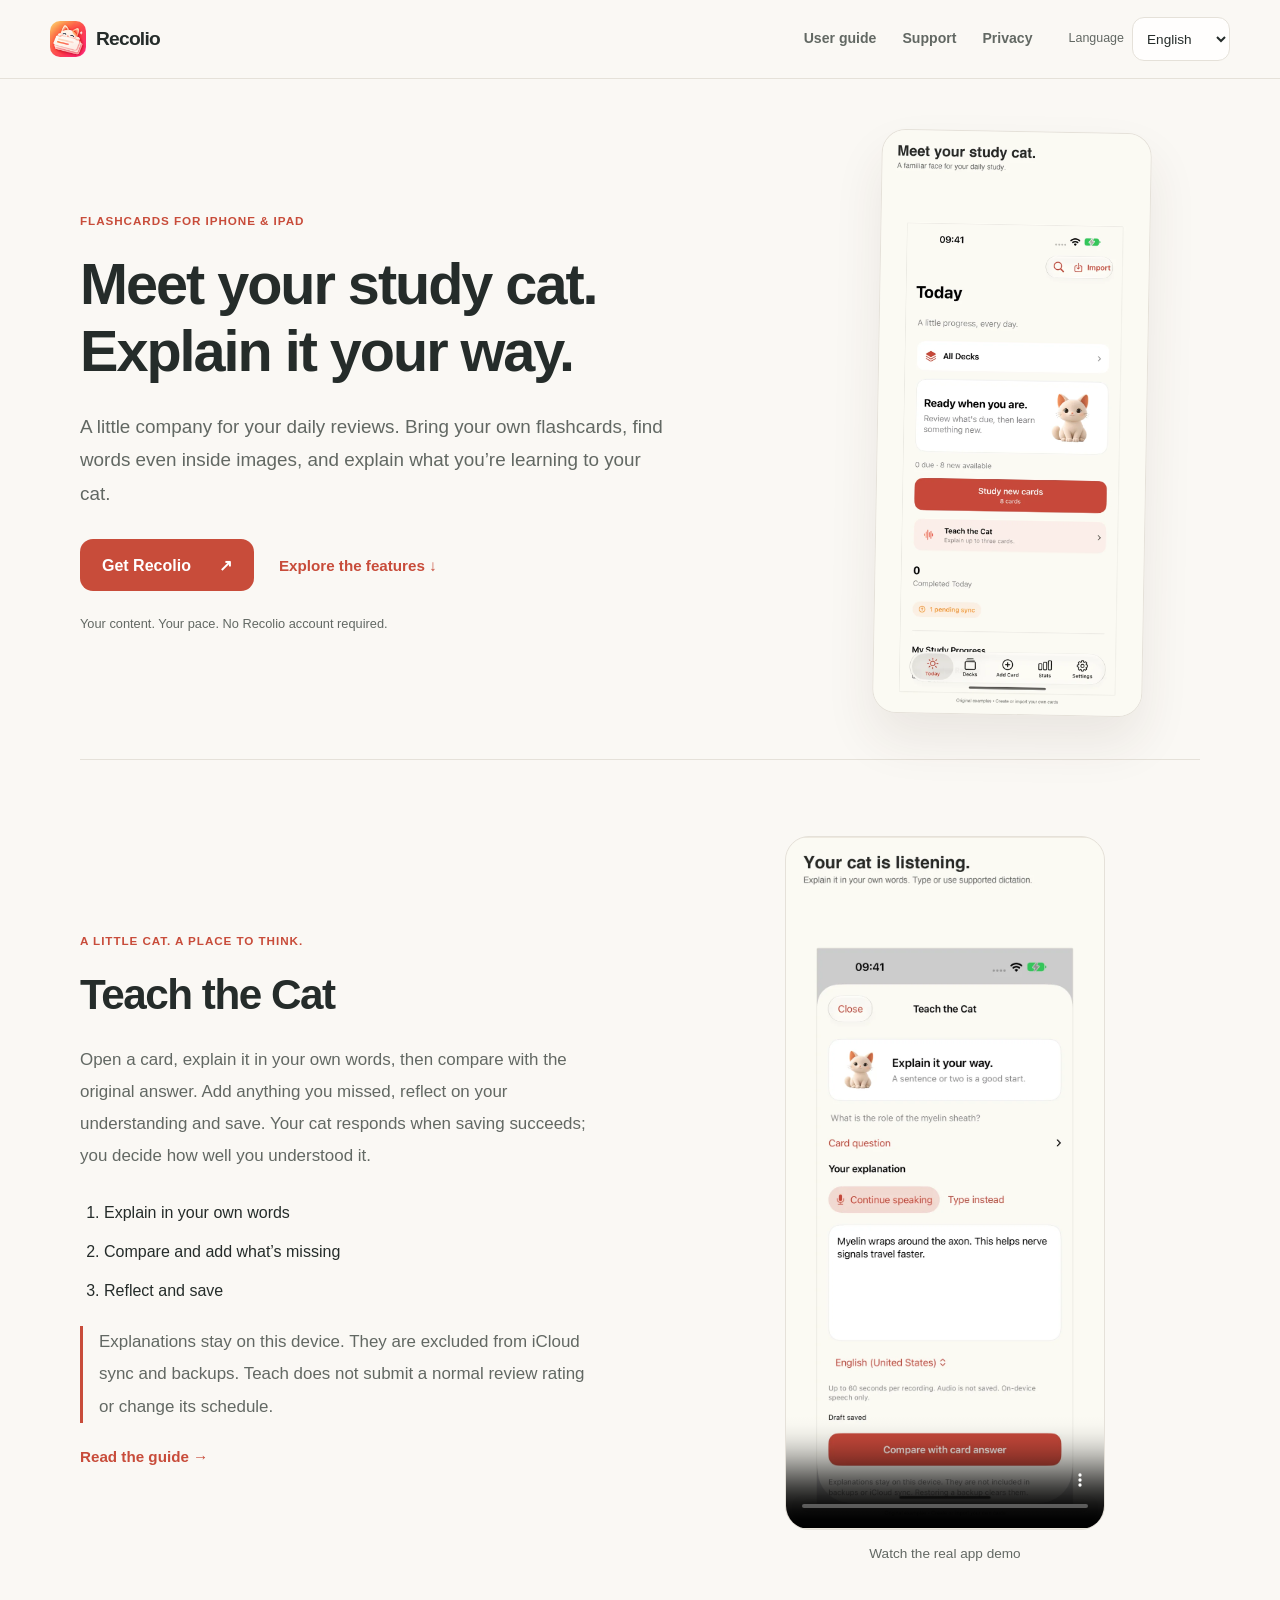
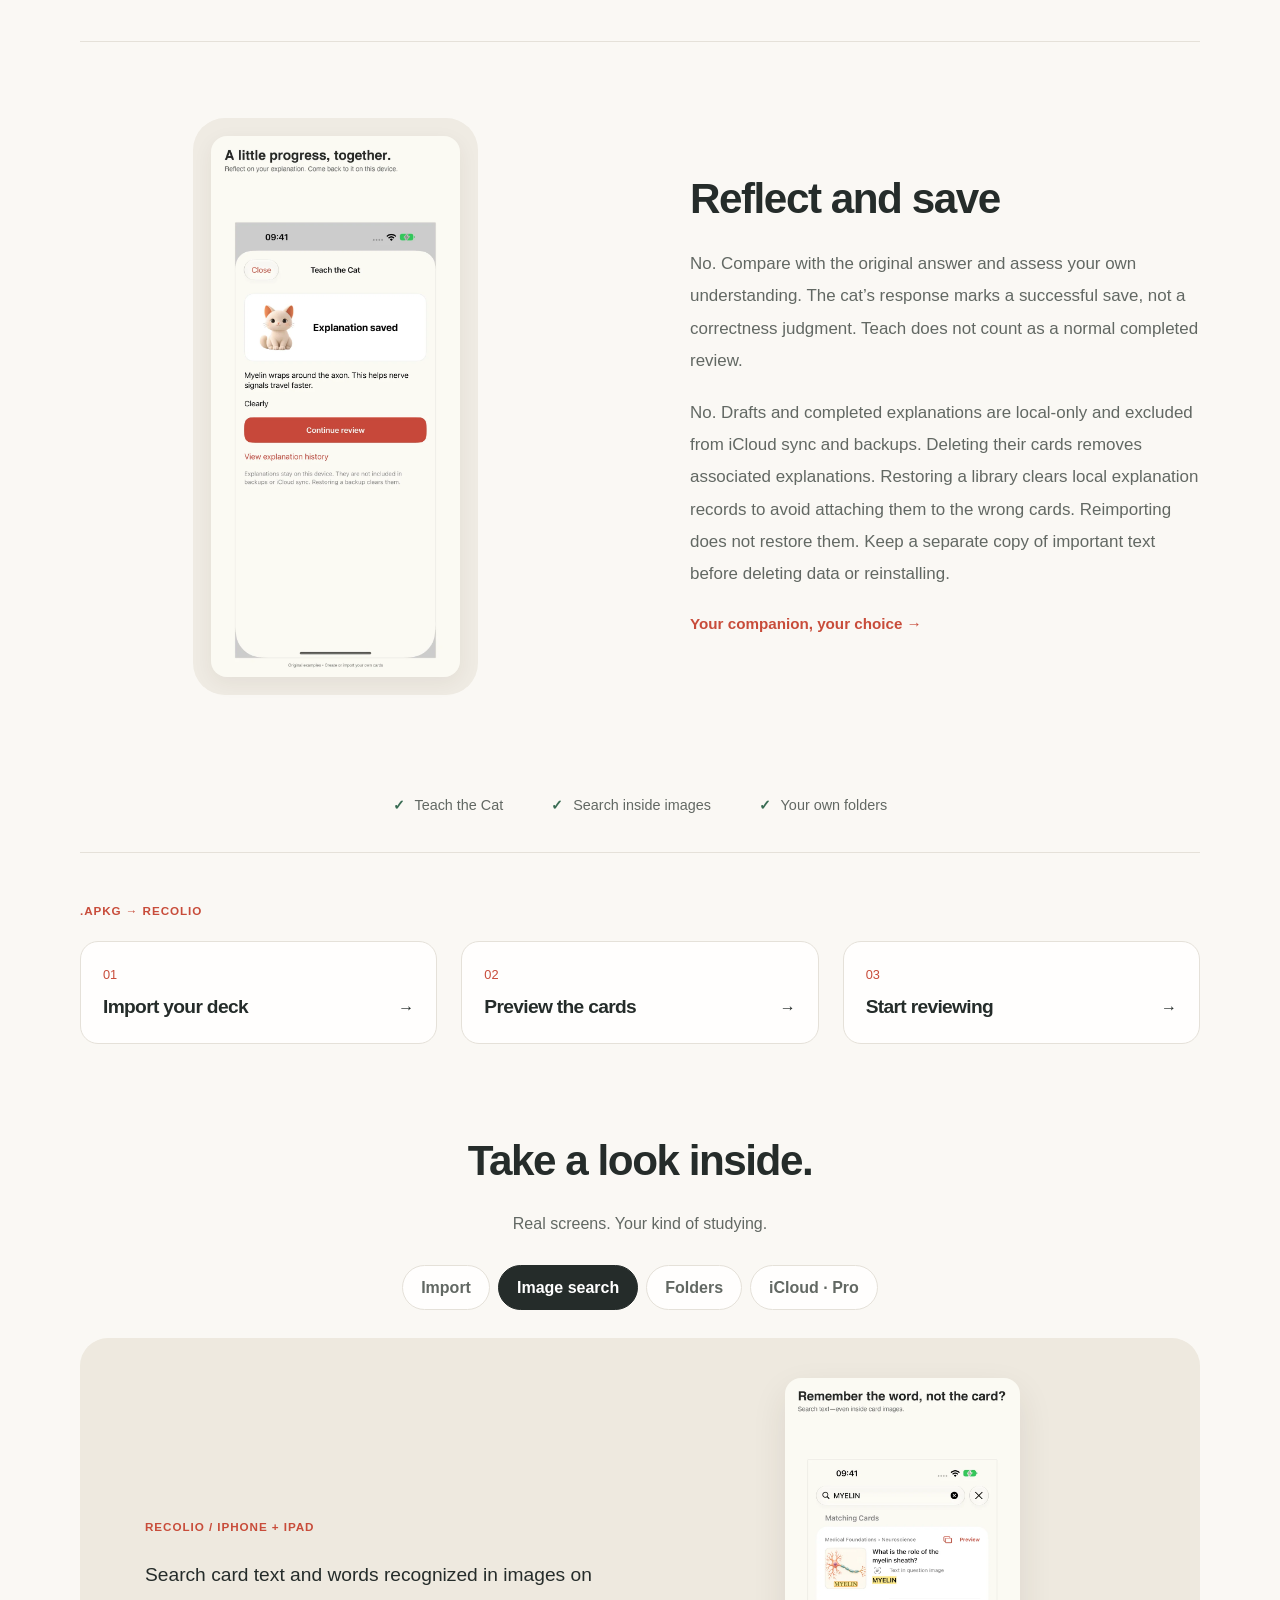
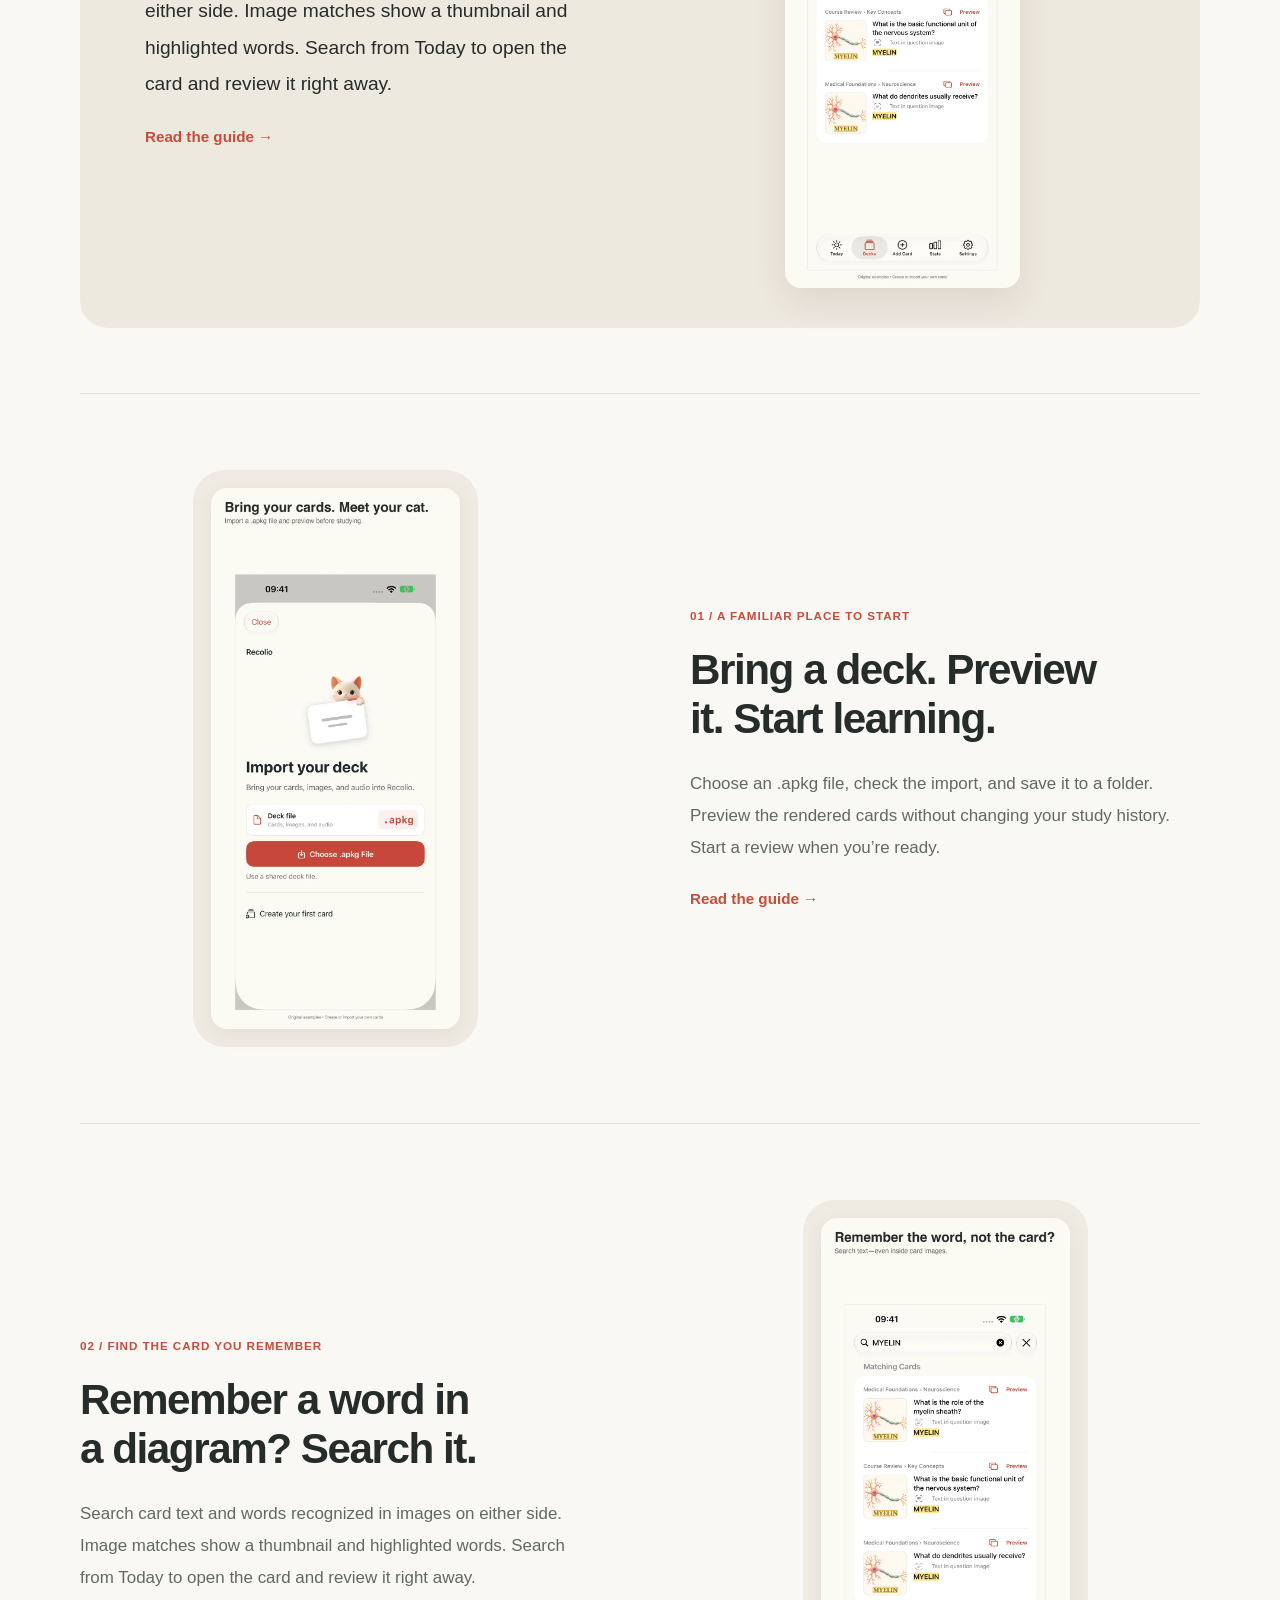
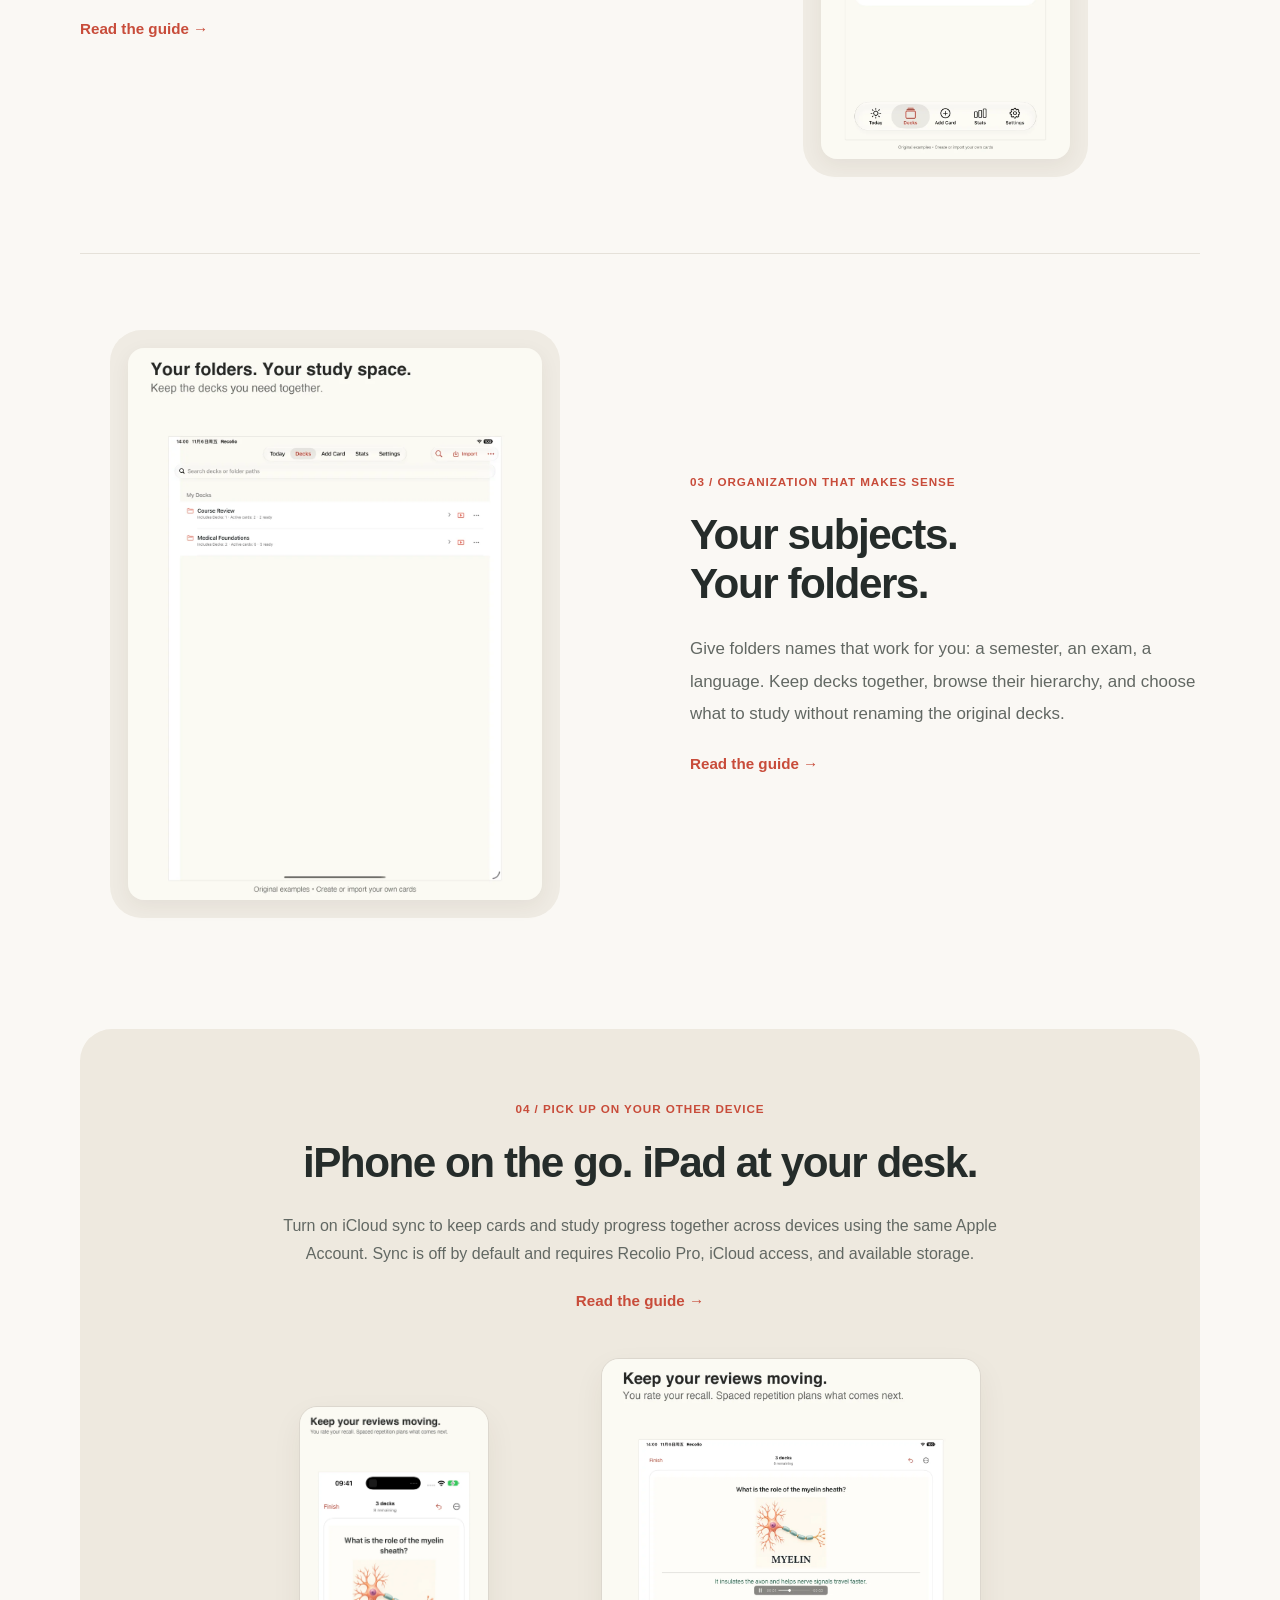
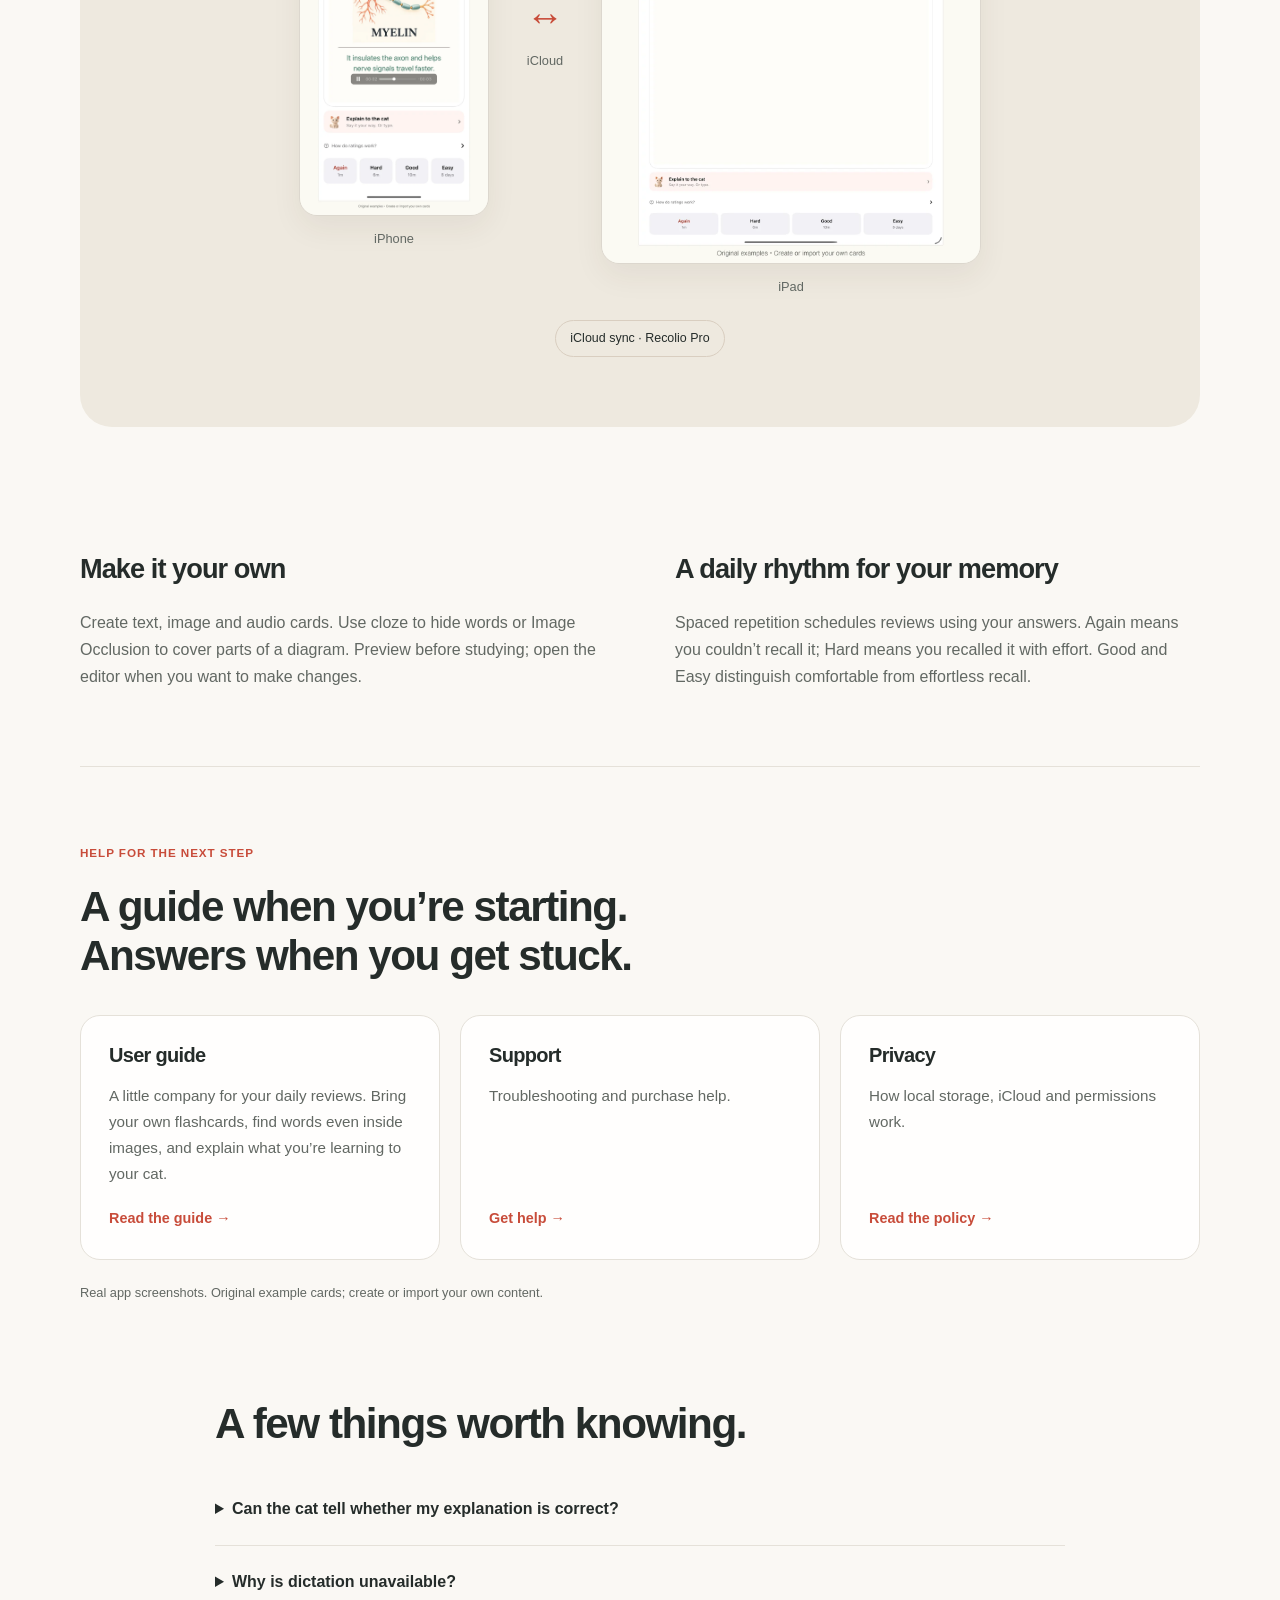
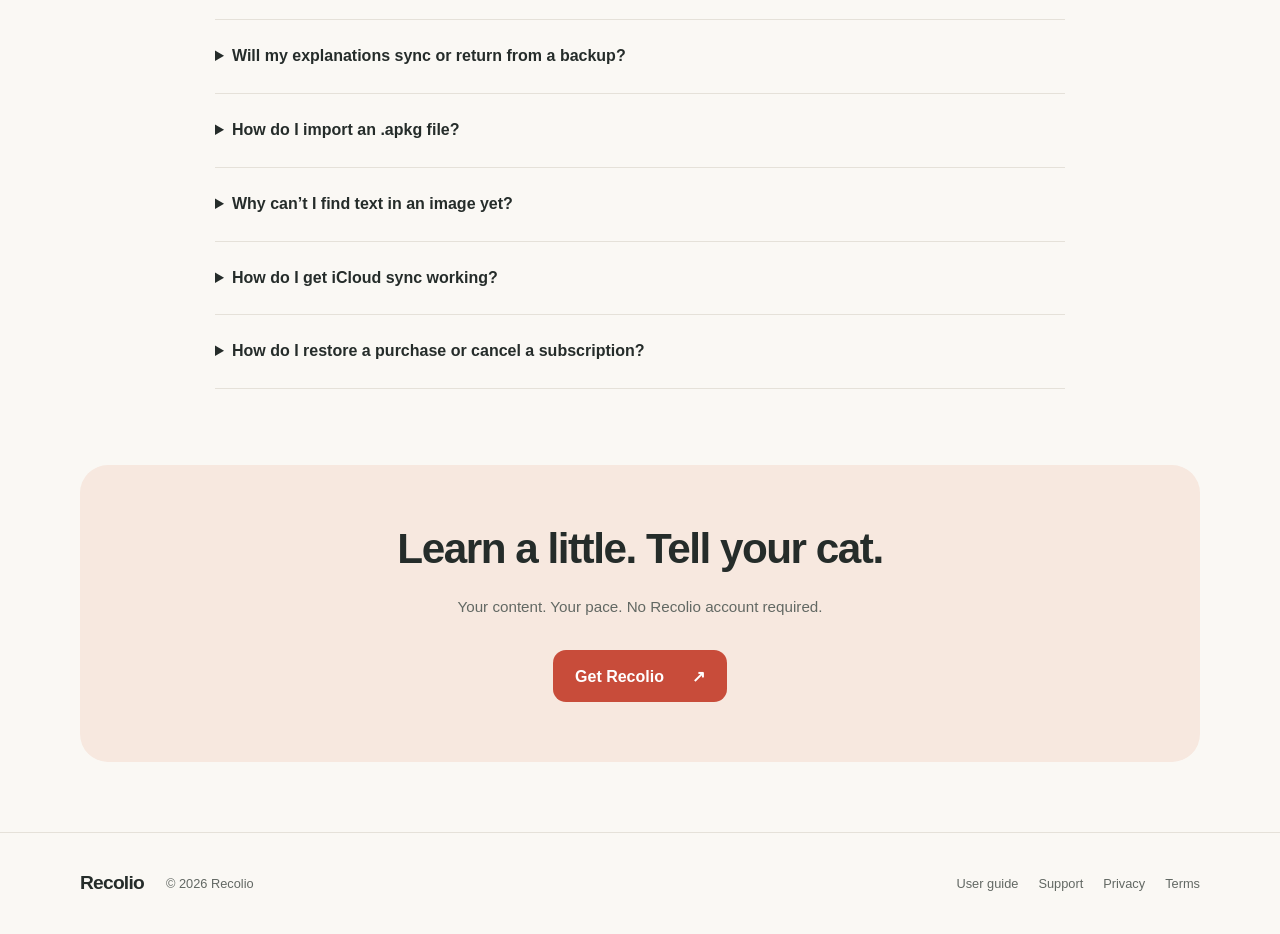
==== commit 6191e5e2: "Introduce study cat and Teach the Cat across six-language support site" ====
--- a/index.html
+++ b/index.html
@@ -1,2 +1,2 @@
 <!doctype html>
-<html lang="en" data-language="en"><head><meta charset="utf-8"><script src="assets/site.js?v=20261030-tour"></script><meta name="viewport" content="width=device-width, initial-scale=1"><meta name="description" content="Import a deck or make your own cards. Find what you need—even words inside images—and get straight to reviewing."><link rel="alternate" hreflang="en" href="https://kevincy.github.io/Recolio-support/index.html?lang=en"><link rel="alternate" hreflang="zh-Hans" href="https://kevincy.github.io/Recolio-support/index.html?lang=zh-Hans"><link rel="alternate" hreflang="ja" href="https://kevincy.github.io/Recolio-support/index.html?lang=ja"><link rel="alternate" hreflang="ko" href="https://kevincy.github.io/Recolio-support/index.html?lang=ko"><link rel="alternate" hreflang="es" href="https://kevincy.github.io/Recolio-support/index.html?lang=es"><link rel="alternate" hreflang="zh-Hant" href="https://kevincy.github.io/Recolio-support/index.html?lang=zh-Hant"><meta name="theme-color" content="#faf8f4"><title>Recolio — Flashcards for iPhone &amp; iPad</title><link rel="icon" href="assets/app-icon.png"><link rel="stylesheet" href="assets/styles.css?v=20261030-tour"></head><body><header class="site-header"><div class="nav"><a class="brand" href="index.html"><img src="assets/app-icon.png" width="36" height="36" alt="">Recolio</a><nav class="nav-links"><a href="guide.html"><span data-locale="en">User guide</span><span data-locale="zh-Hans">使用手册</span><span data-locale="ja">使い方</span><span data-locale="ko">사용 가이드</span><span data-locale="es">Guía</span><span data-locale="zh-Hant">使用手冊</span></a><a href="support.html"><span data-locale="en">Support</span><span data-locale="zh-Hans">支持</span><span data-locale="ja">サポート</span><span data-locale="ko">지원</span><span data-locale="es">Ayuda</span><span data-locale="zh-Hant">支援</span></a><a href="privacy.html"><span data-locale="en">Privacy</span><span data-locale="zh-Hans">隐私</span><span data-locale="ja">プライバシー</span><span data-locale="ko">개인정보</span><span data-locale="es">Privacidad</span><span data-locale="zh-Hant">隱私</span></a></nav><label class="language-picker"><span data-locale="en">Language</span><span data-locale="zh-Hans">语言</span><span data-locale="ja">言語</span><span data-locale="ko">언어</span><span data-locale="es">Idioma</span><span data-locale="zh-Hant">語言</span><select id="language" name="language"><option value="en">English</option><option value="zh-Hans">简体中文</option><option value="ja">日本語</option><option value="ko">한국어</option><option value="es">Español</option><option value="zh-Hant">繁體中文</option></select></label></div></header><main><div data-locale="en" data-title="Recolio — Find your card. Get back to learning." data-description="Import a deck or make your own cards. Find what you need—even words inside images—and get straight to reviewing."><section class="hero"><div class="hero-grid"><div><p class="eyebrow">Flashcards for iPhone &amp; iPad</p><h1>Find your card.<br>Get back to learning.</h1><p class="hero-copy">Import a deck or make your own cards. Find what you need—even words inside images—and get straight to reviewing.</p><div class="hero-actions"><a class="button" href="https://apps.apple.com/app/id6823991638">Get Recolio <span aria-hidden="true">↗</span></a><a class="text-link" href="#tour-en">Explore the features ↓</a></div><p class="quiet">Your content. Your pace. No Recolio account required.</p></div><figure class="hero-visual"><img data-src="assets/screenshots/en/02-search.webp" src="assets/screenshots/en/02-search.webp" alt="A search result matching text inside a card image" loading="eager" decoding="async" width="840" height="1821"></figure></div></section><div class="benefits section"><span><b aria-hidden="true">✓</b> Import .apkg decks</span><span><b aria-hidden="true">✓</b> Search inside images</span><span><b aria-hidden="true">✓</b> Your own folders</span></div><section class="section start-steps"><p class="eyebrow">.apkg → Recolio</p><div class="step-grid"><a href="guide.html#en-start"><span class="step-number">01</span><h2>Import your deck</h2><span aria-hidden="true">→</span></a><a href="guide.html#en-preview"><span class="step-number">02</span><h2>Preview the cards</h2><span aria-hidden="true">→</span></a><a href="guide.html#en-review"><span class="step-number">03</span><h2>Start reviewing</h2><span aria-hidden="true">→</span></a></div></section><section class="section tour" id="tour-en" data-gallery><h2>Take a look inside.</h2><p>Real screens. Your kind of studying.</p><div class="tour-controls" role="group" aria-label="Take a look inside."><button type="button" data-gallery-src="assets/screenshots/en/03-import.webp" data-gallery-alt="Import and card Preview in Recolio" data-gallery-copy="Choose an .apkg file, check the import, and save it to a folder. Preview the rendered cards without changing your study history. Start a review when you’re ready." aria-pressed="false">Import</button><button type="button" data-gallery-src="assets/screenshots/en/02-search.webp" data-gallery-alt="A search result matching text inside a card image" data-gallery-copy="Search card text and words recognized in images on either side. Image matches show a thumbnail and highlighted words. Search from Today to open the card and review it right away." aria-pressed="true">Image search</button><button type="button" data-gallery-src="assets/screenshots/en/ipad-05-organize.webp" data-gallery-alt="Decks organized into named folders" data-gallery-copy="Give folders names that work for you: a semester, an exam, a language. Keep decks together, browse their hierarchy, and choose what to study without renaming the original decks." aria-pressed="false">Folders</button><button type="button" data-gallery-src="assets/screenshots/en/ipad-01-study.webp" data-gallery-alt="The same study experience on iPhone and iPad" data-gallery-copy="Turn on iCloud sync to keep cards and study progress together across devices using the same Apple Account. Sync is off by default and requires Recolio Pro, iCloud access, and available storage." aria-pressed="false">iCloud · Pro</button></div><div class="tour-stage"><div><p class="eyebrow">Recolio / iPhone + iPad</p><p data-gallery-caption aria-live="polite">Search card text and words recognized in images on either side. Image matches show a thumbnail and highlighted words. Search from Today to open the card and review it right away.</p><a class="text-link" href="guide.html">Read the guide →</a></div><figure><img data-src="assets/screenshots/en/02-search.webp" src="assets/screenshots/en/02-search.webp" alt="A search result matching text inside a card image" loading="lazy" decoding="async" width="840" height="1821"></figure></div></section><section class="feature section" id="features-en"><div class="feature-copy"><p class="eyebrow">01 / A familiar place to start</p><h2>Bring a deck. Preview it. Start learning.</h2><p>Choose an .apkg file, check the import, and save it to a folder. Preview the rendered cards without changing your study history. Start a review when you’re ready.</p><a class="text-link" href="guide.html#en-start">Read the guide →</a></div><figure class="feature-visual "><img data-src="assets/screenshots/en/03-import.webp" src="assets/screenshots/en/03-import.webp" alt="Import and card Preview in Recolio" loading="lazy" decoding="async" width="840" height="1821"></figure></section><section class="feature section" id="search-en"><div class="feature-copy"><p class="eyebrow">02 / Find the card you remember</p><h2>Remember a word in a diagram? Search it.</h2><p>Search card text and words recognized in images on either side. Image matches show a thumbnail and highlighted words. Search from Today to open the card and review it right away.</p><a class="text-link" href="guide.html#en-search">Read the guide →</a></div><figure class="feature-visual "><img data-src="assets/screenshots/en/02-search.webp" src="assets/screenshots/en/02-search.webp" alt="A search result matching text inside a card image" loading="lazy" decoding="async" width="840" height="1821"></figure></section><section class="feature section" id="folders-en"><div class="feature-copy"><p class="eyebrow">03 / Organization that makes sense</p><h2>Your subjects. Your folders.</h2><p>Give folders names that work for you: a semester, an exam, a language. Keep decks together, browse their hierarchy, and choose what to study without renaming the original decks.</p><a class="text-link" href="guide.html#en-structure">Read the guide →</a></div><figure class="feature-visual tablet"><img data-src="assets/screenshots/en/ipad-05-organize.webp" src="assets/screenshots/en/ipad-05-organize.webp" alt="Decks organized into named folders" loading="lazy" decoding="async" width="1100" height="1467"></figure></section><section class="sync section" id="sync-en"><div class="sync-intro"><p class="eyebrow">04 / Pick up on your other device</p><h2>iPhone on the go. iPad at your desk.</h2><p>Turn on iCloud sync to keep cards and study progress together across devices using the same Apple Account. Sync is off by default and requires Recolio Pro, iCloud access, and available storage.</p><a class="text-link" href="guide.html#en-sync">Read the guide →</a></div><div class="sync-gallery"><figure><img data-src="assets/screenshots/en/01-study.webp" src="assets/screenshots/en/01-study.webp" alt="The same study experience on iPhone and iPad" loading="lazy" decoding="async" width="840" height="1821"><figcaption>iPhone</figcaption></figure><div class="sync-symbol" aria-hidden="true">↔<small>iCloud</small></div><figure><img data-src="assets/screenshots/en/ipad-01-study.webp" src="assets/screenshots/en/ipad-01-study.webp" alt="The same study experience on iPhone and iPad" loading="lazy" decoding="async" width="1100" height="1467"><figcaption>iPad</figcaption></figure></div><p class="sync-badge">iCloud sync · Recolio Pro</p></section><section class="section extras"><article><h2>Make it your own</h2><p>Create text, image and audio cards. Use cloze to hide words or Image Occlusion to cover parts of a diagram. Preview before studying; open the editor when you want to make changes.</p></article><article><h2>A daily rhythm for your memory</h2><p>Spaced repetition schedules reviews using your answers. Again means you couldn’t recall it; Hard means you recalled it with effort. Good and Easy distinguish comfortable from effortless recall.</p></article></section><section class="section resources"><p class="eyebrow">Help for the next step</p><h2>A guide when you’re starting. Answers when you get stuck.</h2><div class="cards"><article class="card"><h3>User guide</h3><p>Import, organize, search, study and sync.</p><a href="guide.html">Read the guide →</a></article><article class="card"><h3>Support</h3><p>Troubleshooting and purchase help.</p><a href="support.html">Get help →</a></article><article class="card"><h3>Privacy</h3><p>How local storage, iCloud and permissions work.</p><a href="privacy.html">Read the policy →</a></article></div><p class="quiet">Real app screenshots. Original example cards; create or import your own content.</p></section><section class="section home-faq"><h2>A few things worth knowing.</h2><details><summary>How do I import an .apkg file?</summary><p>Tap Import on Today or Decks, follow the guide, and choose a file from Files. Review the package before importing. Some custom templates or desktop add-ons may need adjustments.</p></details><details><summary>Why can’t I find text in an image yet?</summary><p>On-device recognition and indexing can take time for new or large decks. Try clear, larger printed words and check both sides of the card. Image search finds recognized words, not objects or similar-looking pictures. UI language and card content language are independent.</p></details><details><summary>How do I get iCloud sync working?</summary><p>Sync is off by default and requires Pro. Enable it in Settings on each device; use the same Apple Account, allow iCloud access, check storage and connect to the network. Let the first sync finish before making major changes. Do not reinstall before protecting local data.</p></details><details><summary>How do I restore a purchase or cancel a subscription?</summary><p>Choose Restore Purchases in Recolio Pro while using the Apple Account that made the purchase. Annual access requires an active subscription. Manage or cancel annual renewal in Apple Settings → your name → Subscriptions. Deleting the app does not cancel it. Apple handles billing and refund decisions.</p></details></section><section class="section final-cta"><h2>Find your next card. Keep learning.</h2><p>Your content. Your pace. No Recolio account required.</p><a class="button" href="https://apps.apple.com/app/id6823991638">Get Recolio <span aria-hidden="true">↗</span></a></section></div><div data-locale="zh-Hans" data-title="Recolio — 找到那张卡片， 马上开始复习。" data-description="导入牌组，或制作自己的卡片。轻松找到所需内容，连图片里的文字也能搜索，找到就能开始复习。"><section class="hero"><div class="hero-grid"><div><p class="eyebrow">适用于 iPhone 和 iPad 的学习卡片</p><h1>找到那张卡片，<br>马上开始复习。</h1><p class="hero-copy">导入牌组，或制作自己的卡片。轻松找到所需内容，连图片里的文字也能搜索，找到就能开始复习。</p><div class="hero-actions"><a class="button" href="https://apps.apple.com/app/id6823991638">获取 Recolio <span aria-hidden="true">↗</span></a><a class="text-link" href="#tour-zh-Hans">了解功能 ↓</a></div><p class="quiet">自己的内容，自己的节奏，无需注册 Recolio 账户。</p></div><figure class="hero-visual"><img data-src="assets/screenshots/zh-Hans/02-search.webp" alt="通过卡片图片文字找到的搜索结果" loading="eager" decoding="async" width="840" height="1821"></figure></div></section><div class="benefits section"><span><b aria-hidden="true">✓</b> 导入 .apkg 牌组</span><span><b aria-hidden="true">✓</b> 搜索图片文字</span><span><b aria-hidden="true">✓</b> 自命名文件夹</span></div><section class="section start-steps"><p class="eyebrow">.apkg → Recolio</p><div class="step-grid"><a href="guide.html#zh-Hans-start"><span class="step-number">01</span><h2>导入牌组</h2><span aria-hidden="true">→</span></a><a href="guide.html#zh-Hans-preview"><span class="step-number">02</span><h2>预览卡片</h2><span aria-hidden="true">→</span></a><a href="guide.html#zh-Hans-review"><span class="step-number">03</span><h2>开始复习</h2><span aria-hidden="true">→</span></a></div></section><section class="section tour" id="tour-zh-Hans" data-gallery><h2>打开看看，就知道怎么用。</h2><p>真实界面，看看哪种方式适合你。</p><div class="tour-controls" role="group" aria-label="打开看看，就知道怎么用。"><button type="button" data-gallery-src="assets/screenshots/zh-Hans/03-import.webp" data-gallery-alt="Recolio 的牌组导入与卡片预览" data-gallery-copy="选择 .apkg 文件，确认导入信息，保存到文件夹。先预览卡片的实际显示效果，不影响复习历史；准备好再开始复习。" aria-pressed="false">导入</button><button type="button" data-gallery-src="assets/screenshots/zh-Hans/02-search.webp" data-gallery-alt="通过卡片图片文字找到的搜索结果" data-gallery-copy="搜索卡片文字，以及正反面图片中识别到的文字。图片匹配结果带有缩略图和关键词高亮。从 Today 搜索后，可直接打开卡片复习。" aria-pressed="true">图片文字搜索</button><button type="button" data-gallery-src="assets/screenshots/zh-Hans/ipad-05-organize.webp" data-gallery-alt="用自命名文件夹管理牌组" data-gallery-copy="用学期、考试或语言来命名文件夹。把相关牌组放在一起，展开牌组层级，选择复习范围，无需修改导入牌组的原始名称。" aria-pressed="false">文件夹</button><button type="button" data-gallery-src="assets/screenshots/zh-Hans/ipad-01-study.webp" data-gallery-alt="iPhone 和 iPad 上的学习体验" data-gallery-copy="开启 iCloud 同步后，在登录同一 Apple 账户的设备之间同步卡片和学习进度。同步默认关闭，需要 Recolio Pro、iCloud 权限和可用存储空间。" aria-pressed="false">iCloud · Pro</button></div><div class="tour-stage"><div><p class="eyebrow">Recolio / iPhone + iPad</p><p data-gallery-caption aria-live="polite">搜索卡片文字，以及正反面图片中识别到的文字。图片匹配结果带有缩略图和关键词高亮。从 Today 搜索后，可直接打开卡片复习。</p><a class="text-link" href="guide.html">阅读手册 →</a></div><figure><img data-src="assets/screenshots/zh-Hans/02-search.webp" alt="通过卡片图片文字找到的搜索结果" loading="lazy" decoding="async" width="840" height="1821"></figure></div></section><section class="feature section" id="features-zh-Hans"><div class="feature-copy"><p class="eyebrow">01 / 轻松开始</p><h2>导入、预览，然后开始学习。</h2><p>选择 .apkg 文件，确认导入信息，保存到文件夹。先预览卡片的实际显示效果，不影响复习历史；准备好再开始复习。</p><a class="text-link" href="guide.html#zh-Hans-start">阅读手册 →</a></div><figure class="feature-visual "><img data-src="assets/screenshots/zh-Hans/03-import.webp" alt="Recolio 的牌组导入与卡片预览" loading="lazy" decoding="async" width="840" height="1821"></figure></section><section class="feature section" id="search-zh-Hans"><div class="feature-copy"><p class="eyebrow">02 / 找到记得的那张卡</p><h2>记得图里的词？搜一下就好。</h2><p>搜索卡片文字，以及正反面图片中识别到的文字。图片匹配结果带有缩略图和关键词高亮。从 Today 搜索后，可直接打开卡片复习。</p><a class="text-link" href="guide.html#zh-Hans-search">阅读手册 →</a></div><figure class="feature-visual "><img data-src="assets/screenshots/zh-Hans/02-search.webp" alt="通过卡片图片文字找到的搜索结果" loading="lazy" decoding="async" width="840" height="1821"></figure></section><section class="feature section" id="folders-zh-Hans"><div class="feature-copy"><p class="eyebrow">03 / 按自己的思路整理</p><h2>你的科目，你命名的文件夹。</h2><p>用学期、考试或语言来命名文件夹。把相关牌组放在一起，展开牌组层级，选择复习范围，无需修改导入牌组的原始名称。</p><a class="text-link" href="guide.html#zh-Hans-structure">阅读手册 →</a></div><figure class="feature-visual tablet"><img data-src="assets/screenshots/zh-Hans/ipad-05-organize.webp" alt="用自命名文件夹管理牌组" loading="lazy" decoding="async" width="1100" height="1467"></figure></section><section class="sync section" id="sync-zh-Hans"><div class="sync-intro"><p class="eyebrow">04 / 换台设备，继续学习</p><h2>出门用 iPhone，回家用 iPad。</h2><p>开启 iCloud 同步后，在登录同一 Apple 账户的设备之间同步卡片和学习进度。同步默认关闭，需要 Recolio Pro、iCloud 权限和可用存储空间。</p><a class="text-link" href="guide.html#zh-Hans-sync">阅读手册 →</a></div><div class="sync-gallery"><figure><img data-src="assets/screenshots/zh-Hans/01-study.webp" alt="iPhone 和 iPad 上的学习体验" loading="lazy" decoding="async" width="840" height="1821"><figcaption>iPhone</figcaption></figure><div class="sync-symbol" aria-hidden="true">↔<small>iCloud</small></div><figure><img data-src="assets/screenshots/zh-Hans/ipad-01-study.webp" alt="iPhone 和 iPad 上的学习体验" loading="lazy" decoding="async" width="1100" height="1467"><figcaption>iPad</figcaption></figure></div><p class="sync-badge">iCloud 同步 · Recolio Pro</p></section><section class="section extras"><article><h2>制作适合自己的卡片</h2><p>加入文字、图片和音频；用 Cloze 挖空文字，或用图片遮挡隐藏图解的一部分。先预览再学习，需要修改时才打开编辑器。</p></article><article><h2>让复习融入每天</h2><p>间隔重复根据回答安排下一次复习。Again 表示未能回忆；Hard 表示成功但费力；Good 和 Easy 区分正常回忆与轻松回忆。</p></article></section><section class="section resources"><p class="eyebrow">下一步，需要时有帮助</p><h2>入门有手册，遇到问题有解答。</h2><div class="cards"><article class="card"><h3>使用手册</h3><p>导入、整理、搜索、学习与同步。</p><a href="guide.html">阅读手册 →</a></article><article class="card"><h3>支持</h3><p>故障排查和购买帮助。</p><a href="support.html">获取帮助 →</a></article><article class="card"><h3>隐私</h3><p>了解本地存储、iCloud 与权限。</p><a href="privacy.html">阅读政策 →</a></article></div><p class="quiet">真实 App 截图，展示原创示例卡片；学习内容由你创建或导入。</p></section><section class="section home-faq"><h2>开始之前，你可能想知道。</h2><details><summary>如何导入 .apkg 文件？</summary><p>点击 Today 或 Decks 的导入按钮，查看引导后从“文件”选择牌组，确认信息再导入。部分自定义模板或桌面插件可能需要调整。</p></details><details><summary>为什么暂时搜不到图片里的字？</summary><p>新导入或大型牌组的设备端识别和索引需要时间。尝试清晰、较大的印刷文字，并检查正反面。图片搜索查找识别到的文字，不是识别物体或查找相似图片。界面语言与卡片内容语言相互独立。</p></details><details><summary>如何让 iCloud 同步正常工作？</summary><p>同步默认关闭且需要 Pro。在各设备设置中开启，使用同一 Apple 账户并授予 iCloud 权限，检查空间和网络。首次同步完成后再大量修改。未保护本地数据前，不要直接重装。</p></details><details><summary>如何恢复购买或取消订阅？</summary><p>使用购买时的 Apple 账户，在 Recolio Pro 选择恢复购买。年度权益需要订阅有效。在 Apple 设置→你的姓名→订阅中管理或取消自动续订。删除 App 不会取消订阅。账单及退款由 Apple 处理。</p></details></section><section class="section final-cta"><h2>找到下一张卡片，继续学习。</h2><p>自己的内容，自己的节奏，无需注册 Recolio 账户。</p><a class="button" href="https://apps.apple.com/app/id6823991638">获取 Recolio <span aria-hidden="true">↗</span></a></section></div><div data-locale="ja" data-title="Recolio — 探していたカードから、 すぐに復習へ。" data-description="デッキを読み込んでも、自分で作っても。画像の中の文字まで検索できるので、探していたカードを見つけたら、すぐに復習へ。"><section class="hero"><div class="hero-grid"><div><p class="eyebrow">iPhone・iPad の学習カード</p><h1>探していたカードから、<br>すぐに復習へ。</h1><p class="hero-copy">デッキを読み込んでも、自分で作っても。画像の中の文字まで検索できるので、探していたカードを見つけたら、すぐに復習へ。</p><div class="hero-actions"><a class="button" href="https://apps.apple.com/app/id6823991638">Recolio を入手 <span aria-hidden="true">↗</span></a><a class="text-link" href="#tour-ja">機能を見る ↓</a></div><p class="quiet">自分の教材を、自分のペースで。Recolio アカウントの登録は不要です。</p></div><figure class="hero-visual"><img data-src="assets/screenshots/ja/02-search.webp" alt="カード画像内の文字に一致した検索結果" loading="eager" decoding="async" width="840" height="1821"></figure></div></section><div class="benefits section"><span><b aria-hidden="true">✓</b> .apkg を読み込み</span><span><b aria-hidden="true">✓</b> 画像内の文字も検索</span><span><b aria-hidden="true">✓</b> 自分のフォルダで整理</span></div><section class="section start-steps"><p class="eyebrow">.apkg → Recolio</p><div class="step-grid"><a href="guide.html#ja-start"><span class="step-number">01</span><h2>デッキを読み込む</h2><span aria-hidden="true">→</span></a><a href="guide.html#ja-preview"><span class="step-number">02</span><h2>カードを確認する</h2><span aria-hidden="true">→</span></a><a href="guide.html#ja-review"><span class="step-number">03</span><h2>復習を始める</h2><span aria-hidden="true">→</span></a></div></section><section class="section tour" id="tour-ja" data-gallery><h2>使い心地を、のぞいてみよう。</h2><p>実際の画面で、自分に合う学び方を。</p><div class="tour-controls" role="group" aria-label="使い心地を、のぞいてみよう。"><button type="button" data-gallery-src="assets/screenshots/ja/03-import.webp" data-gallery-alt="Recolio のデッキ読み込みとカードプレビュー" data-gallery-copy=".apkg ファイルを選び、内容を確認してフォルダに保存。カードの表示をプレビューしても、復習履歴は変わりません。準備ができたら学習を始めましょう。" aria-pressed="false">読み込み</button><button type="button" data-gallery-src="assets/screenshots/ja/02-search.webp" data-gallery-alt="カード画像内の文字に一致した検索結果" data-gallery-copy="カード本文に加え、表面・裏面の画像から認識した文字も検索。画像の検索結果にはサムネイルと一致した言葉が表示されます。Today からなら、そのままカードを復習できます。" aria-pressed="true">画像内の文字検索</button><button type="button" data-gallery-src="assets/screenshots/ja/ipad-05-organize.webp" data-gallery-alt="名前を付けたフォルダでデッキを整理" data-gallery-copy="学期、試験、言語など、好きな名前でフォルダを作成。関連するデッキをまとめ、階層をたどって学習範囲を選べます。元のデッキ名は変わりません。" aria-pressed="false">フォルダ</button><button type="button" data-gallery-src="assets/screenshots/ja/ipad-01-study.webp" data-gallery-alt="iPhone と iPad での学習画面" data-gallery-copy="iCloud 同期を有効にすると、同じ Apple Account のデバイス間でカードと学習状況を同期できます。初期設定ではオフです。Recolio Pro、iCloud へのアクセス許可、空き容量が必要です。" aria-pressed="false">iCloud · Pro</button></div><div class="tour-stage"><div><p class="eyebrow">Recolio / iPhone + iPad</p><p data-gallery-caption aria-live="polite">カード本文に加え、表面・裏面の画像から認識した文字も検索。画像の検索結果にはサムネイルと一致した言葉が表示されます。Today からなら、そのままカードを復習できます。</p><a class="text-link" href="guide.html">使い方を読む →</a></div><figure><img data-src="assets/screenshots/ja/02-search.webp" alt="カード画像内の文字に一致した検索結果" loading="lazy" decoding="async" width="840" height="1821"></figure></div></section><section class="feature section" id="features-ja"><div class="feature-copy"><p class="eyebrow">01 / すぐに始められる</p><h2>読み込んで、確認して、学習へ。</h2><p>.apkg ファイルを選び、内容を確認してフォルダに保存。カードの表示をプレビューしても、復習履歴は変わりません。準備ができたら学習を始めましょう。</p><a class="text-link" href="guide.html#ja-start">使い方を読む →</a></div><figure class="feature-visual "><img data-src="assets/screenshots/ja/03-import.webp" alt="Recolio のデッキ読み込みとカードプレビュー" loading="lazy" decoding="async" width="840" height="1821"></figure></section><section class="feature section" id="search-ja"><div class="feature-copy"><p class="eyebrow">02 / 覚えている言葉から探す</p><h2>図にあった言葉、検索してみよう。</h2><p>カード本文に加え、表面・裏面の画像から認識した文字も検索。画像の検索結果にはサムネイルと一致した言葉が表示されます。Today からなら、そのままカードを復習できます。</p><a class="text-link" href="guide.html#ja-search">使い方を読む →</a></div><figure class="feature-visual "><img data-src="assets/screenshots/ja/02-search.webp" alt="カード画像内の文字に一致した検索結果" loading="lazy" decoding="async" width="840" height="1821"></figure></section><section class="feature section" id="folders-ja"><div class="feature-copy"><p class="eyebrow">03 / 自分に合う整理方法</p><h2>科目も、フォルダ名も、自分流。</h2><p>学期、試験、言語など、好きな名前でフォルダを作成。関連するデッキをまとめ、階層をたどって学習範囲を選べます。元のデッキ名は変わりません。</p><a class="text-link" href="guide.html#ja-structure">使い方を読む →</a></div><figure class="feature-visual tablet"><img data-src="assets/screenshots/ja/ipad-05-organize.webp" alt="名前を付けたフォルダでデッキを整理" loading="lazy" decoding="async" width="1100" height="1467"></figure></section><section class="sync section" id="sync-ja"><div class="sync-intro"><p class="eyebrow">04 / 別のデバイスでも続きから</p><h2>外では iPhone。机では iPad。</h2><p>iCloud 同期を有効にすると、同じ Apple Account のデバイス間でカードと学習状況を同期できます。初期設定ではオフです。Recolio Pro、iCloud へのアクセス許可、空き容量が必要です。</p><a class="text-link" href="guide.html#ja-sync">使い方を読む →</a></div><div class="sync-gallery"><figure><img data-src="assets/screenshots/ja/01-study.webp" alt="iPhone と iPad での学習画面" loading="lazy" decoding="async" width="840" height="1821"><figcaption>iPhone</figcaption></figure><div class="sync-symbol" aria-hidden="true">↔<small>iCloud</small></div><figure><img data-src="assets/screenshots/ja/ipad-01-study.webp" alt="iPhone と iPad での学習画面" loading="lazy" decoding="async" width="1100" height="1467"><figcaption>iPad</figcaption></figure></div><p class="sync-badge">iCloud 同期 · Recolio Pro</p></section><section class="section extras"><article><h2>自分の覚え方に合わせて</h2><p>文字、画像、音声をカードに。穴埋め（Cloze）や画像の一部を隠す機能も使えます。学習前にプレビューし、直したいときだけ編集画面へ。</p></article><article><h2>毎日の復習を、無理なく</h2><p>間隔反復が回答に応じて次の復習を予定します。Again は思い出せなかった場合、Hard は苦労して思い出せた場合。Good と Easy で通常の想起と楽な想起を区別します。</p></article></section><section class="section resources"><p class="eyebrow">次の一歩をサポート</p><h2>初めての方にはガイドを。困ったときには答えを。</h2><div class="cards"><article class="card"><h3>使い方</h3><p>読み込み・整理・検索・学習・同期の手順。</p><a href="guide.html">使い方を読む →</a></article><article class="card"><h3>サポート</h3><p>トラブル解決と購入のサポート。</p><a href="support.html">ヘルプを見る →</a></article><article class="card"><h3>プライバシー</h3><p>ローカル保存、iCloud、アクセス権について。</p><a href="privacy.html">ポリシーを読む →</a></article></div><p class="quiet">実際のアプリ画面とオリジナルの例です。教材は自分で作成・読み込みできます。</p></section><section class="section home-faq"><h2>始める前の、気になること。</h2><details><summary>.apkg ファイルを読み込むには？</summary><p>Today または Decks の読み込みボタンから案内を開き、「ファイル」でデッキを選びます。内容を確認してから読み込んでください。一部の独自テンプレートやデスクトップ用拡張機能は調整が必要な場合があります。</p></details><details><summary>画像内の文字がまだ検索できません</summary><p>新規・大規模デッキの文字認識と索引作成には時間がかかることがあります。鮮明で大きめの印刷文字を試し、表裏の両方を確認してください。画像検索は認識した文字を探す機能で、物体や似た画像を探す機能ではありません。画面の言語と教材の言語は別です。</p></details><details><summary>iCloud 同期が動きません</summary><p>同期は初期設定でオフで、Pro が必要です。各端末の設定で有効にし、同じ Apple Account、iCloud の許可、空き容量、通信を確認してください。初回同期が終わるまで大きな変更は控えてください。ローカルデータを保護する前に再インストールしないでください。</p></details><details><summary>購入の復元・サブスクリプションの解約は？</summary><p>購入時の Apple Account を使い、Recolio Pro の購入の復元を選びます。年間プランは有効な契約が必要です。Apple の設定→自分の名前→サブスクリプションで更新を管理・解約できます。アプリを削除しても解約されません。請求と返金は Apple が扱います。</p></details></section><section class="section final-cta"><h2>次のカードを見つけて、学びを続けよう。</h2><p>自分の教材を、自分のペースで。Recolio アカウントの登録は不要です。</p><a class="button" href="https://apps.apple.com/app/id6823991638">Recolio を入手 <span aria-hidden="true">↗</span></a></section></div><div data-locale="ko" data-title="Recolio — 찾던 카드를 만나면, 바로 복습하세요." data-description="덱을 가져오거나 직접 카드를 만드세요. 이미지 속 글자까지 검색하고, 찾은 카드를 바로 복습할 수 있어요."><section class="hero"><div class="hero-grid"><div><p class="eyebrow">iPhone과 iPad를 위한 학습 카드</p><h1>찾던 카드를 만나면,<br>바로 복습하세요.</h1><p class="hero-copy">덱을 가져오거나 직접 카드를 만드세요. 이미지 속 글자까지 검색하고, 찾은 카드를 바로 복습할 수 있어요.</p><div class="hero-actions"><a class="button" href="https://apps.apple.com/app/id6823991638">Recolio 다운로드 <span aria-hidden="true">↗</span></a><a class="text-link" href="#tour-ko">기능 살펴보기 ↓</a></div><p class="quiet">내 학습 자료를 내 속도로. Recolio 계정 가입은 필요 없어요.</p></div><figure class="hero-visual"><img data-src="assets/screenshots/ko/02-search.webp" alt="카드 이미지 속 글자와 일치하는 검색 결과" loading="eager" decoding="async" width="840" height="1821"></figure></div></section><div class="benefits section"><span><b aria-hidden="true">✓</b> .apkg 덱 가져오기</span><span><b aria-hidden="true">✓</b> 이미지 속 글자 검색</span><span><b aria-hidden="true">✓</b> 내 이름으로 폴더 정리</span></div><section class="section start-steps"><p class="eyebrow">.apkg → Recolio</p><div class="step-grid"><a href="guide.html#ko-start"><span class="step-number">01</span><h2>덱 가져오기</h2><span aria-hidden="true">→</span></a><a href="guide.html#ko-preview"><span class="step-number">02</span><h2>카드 미리 보기</h2><span aria-hidden="true">→</span></a><a href="guide.html#ko-review"><span class="step-number">03</span><h2>복습 시작하기</h2><span aria-hidden="true">→</span></a></div></section><section class="section tour" id="tour-ko" data-gallery><h2>어떻게 쓰는지 살펴보세요.</h2><p>실제 화면에서 나에게 맞는 학습 방식을 찾아보세요.</p><div class="tour-controls" role="group" aria-label="어떻게 쓰는지 살펴보세요."><button type="button" data-gallery-src="assets/screenshots/ko/03-import.webp" data-gallery-alt="Recolio의 덱 가져오기와 카드 미리 보기" data-gallery-copy=".apkg 파일을 선택해 내용을 확인하고 폴더에 저장하세요. 미리 보기로 실제 카드 화면을 확인해도 복습 기록은 바뀌지 않아요. 준비되면 학습을 시작하세요." aria-pressed="false">가져오기</button><button type="button" data-gallery-src="assets/screenshots/ko/02-search.webp" data-gallery-alt="카드 이미지 속 글자와 일치하는 검색 결과" data-gallery-copy="카드 본문뿐 아니라 앞면과 뒷면 이미지에서 인식한 글자도 검색해요. 이미지 검색 결과에는 미리 보기 이미지와 강조된 검색어가 표시돼요. Today에서 찾은 카드는 바로 복습할 수 있어요." aria-pressed="true">이미지 글자 검색</button><button type="button" data-gallery-src="assets/screenshots/ko/ipad-05-organize.webp" data-gallery-alt="직접 이름 붙인 폴더로 덱 정리" data-gallery-copy="학기, 시험, 언어처럼 알아보기 쉬운 이름으로 폴더를 만드세요. 관련 덱을 모으고 계층을 펼쳐 학습 범위를 고를 수 있어요. 가져온 덱의 원래 이름은 유지돼요." aria-pressed="false">폴더</button><button type="button" data-gallery-src="assets/screenshots/ko/ipad-01-study.webp" data-gallery-alt="iPhone과 iPad의 학습 화면" data-gallery-copy="iCloud 동기화를 켜면 같은 Apple 계정의 기기 간에 카드와 학습 진행 상황을 동기화할 수 있어요. 기본값은 꺼짐이며, Recolio Pro와 iCloud 접근 권한, 충분한 저장 공간이 필요해요." aria-pressed="false">iCloud · Pro</button></div><div class="tour-stage"><div><p class="eyebrow">Recolio / iPhone + iPad</p><p data-gallery-caption aria-live="polite">카드 본문뿐 아니라 앞면과 뒷면 이미지에서 인식한 글자도 검색해요. 이미지 검색 결과에는 미리 보기 이미지와 강조된 검색어가 표시돼요. Today에서 찾은 카드는 바로 복습할 수 있어요.</p><a class="text-link" href="guide.html">가이드 읽기 →</a></div><figure><img data-src="assets/screenshots/ko/02-search.webp" alt="카드 이미지 속 글자와 일치하는 검색 결과" loading="lazy" decoding="async" width="840" height="1821"></figure></div></section><section class="feature section" id="features-ko"><div class="feature-copy"><p class="eyebrow">01 / 간편한 시작</p><h2>덱을 가져오고, 확인하고, 학습하세요.</h2><p>.apkg 파일을 선택해 내용을 확인하고 폴더에 저장하세요. 미리 보기로 실제 카드 화면을 확인해도 복습 기록은 바뀌지 않아요. 준비되면 학습을 시작하세요.</p><a class="text-link" href="guide.html#ko-start">가이드 읽기 →</a></div><figure class="feature-visual "><img data-src="assets/screenshots/ko/03-import.webp" alt="Recolio의 덱 가져오기와 카드 미리 보기" loading="lazy" decoding="async" width="840" height="1821"></figure></section><section class="feature section" id="search-ko"><div class="feature-copy"><p class="eyebrow">02 / 기억나는 단어로 찾기</p><h2>도표 속 단어가 기억나나요? 검색하세요.</h2><p>카드 본문뿐 아니라 앞면과 뒷면 이미지에서 인식한 글자도 검색해요. 이미지 검색 결과에는 미리 보기 이미지와 강조된 검색어가 표시돼요. Today에서 찾은 카드는 바로 복습할 수 있어요.</p><a class="text-link" href="guide.html#ko-search">가이드 읽기 →</a></div><figure class="feature-visual "><img data-src="assets/screenshots/ko/02-search.webp" alt="카드 이미지 속 글자와 일치하는 검색 결과" loading="lazy" decoding="async" width="840" height="1821"></figure></section><section class="feature section" id="folders-ko"><div class="feature-copy"><p class="eyebrow">03 / 내 방식대로 정리</p><h2>과목도, 폴더 이름도 내 방식대로.</h2><p>학기, 시험, 언어처럼 알아보기 쉬운 이름으로 폴더를 만드세요. 관련 덱을 모으고 계층을 펼쳐 학습 범위를 고를 수 있어요. 가져온 덱의 원래 이름은 유지돼요.</p><a class="text-link" href="guide.html#ko-structure">가이드 읽기 →</a></div><figure class="feature-visual tablet"><img data-src="assets/screenshots/ko/ipad-05-organize.webp" alt="직접 이름 붙인 폴더로 덱 정리" loading="lazy" decoding="async" width="1100" height="1467"></figure></section><section class="sync section" id="sync-ko"><div class="sync-intro"><p class="eyebrow">04 / 다른 기기에서도 이어서</p><h2>밖에서는 iPhone, 책상에서는 iPad.</h2><p>iCloud 동기화를 켜면 같은 Apple 계정의 기기 간에 카드와 학습 진행 상황을 동기화할 수 있어요. 기본값은 꺼짐이며, Recolio Pro와 iCloud 접근 권한, 충분한 저장 공간이 필요해요.</p><a class="text-link" href="guide.html#ko-sync">가이드 읽기 →</a></div><div class="sync-gallery"><figure><img data-src="assets/screenshots/ko/01-study.webp" alt="iPhone과 iPad의 학습 화면" loading="lazy" decoding="async" width="840" height="1821"><figcaption>iPhone</figcaption></figure><div class="sync-symbol" aria-hidden="true">↔<small>iCloud</small></div><figure><img data-src="assets/screenshots/ko/ipad-01-study.webp" alt="iPhone과 iPad의 학습 화면" loading="lazy" decoding="async" width="1100" height="1467"><figcaption>iPad</figcaption></figure></div><p class="sync-badge">iCloud 동기화 · Recolio Pro</p></section><section class="section extras"><article><h2>나에게 맞는 카드 만들기</h2><p>텍스트, 이미지, 오디오를 더하세요. Cloze로 단어를 빈칸 처리하거나 이미지 가리기로 도표의 일부를 숨길 수 있어요. 학습 전에 미리 보고, 수정할 때만 편집기를 여세요.</p></article><article><h2>매일 이어 가는 복습</h2><p>간격 반복은 답변에 따라 다음 복습을 예약해요. Again은 떠올리지 못한 경우, Hard는 힘들게 떠올린 경우예요. Good과 Easy는 보통으로 떠올린 경우와 쉽게 떠올린 경우를 구분해요.</p></article></section><section class="section resources"><p class="eyebrow">다음 단계도 도와드려요</p><h2>처음에는 가이드를, 막힐 때는 도움말을 확인하세요.</h2><div class="cards"><article class="card"><h3>사용 가이드</h3><p>가져오기, 정리, 검색, 학습, 동기화 안내.</p><a href="guide.html">가이드 읽기 →</a></article><article class="card"><h3>지원</h3><p>문제 해결과 구매 도움말.</p><a href="support.html">도움말 보기 →</a></article><article class="card"><h3>개인정보</h3><p>로컬 저장, iCloud, 권한 안내.</p><a href="privacy.html">정책 읽기 →</a></article></div><p class="quiet">실제 앱 화면과 직접 만든 예시 카드예요. 학습 자료는 직접 만들거나 가져오세요.</p></section><section class="section home-faq"><h2>시작하기 전에 궁금한 점.</h2><details><summary>.apkg 파일은 어떻게 가져오나요?</summary><p>Today 또는 Decks의 가져오기 버튼에서 안내를 확인하고 파일 앱에서 덱을 선택하세요. 내용을 확인한 뒤 가져오세요. 일부 사용자 템플릿이나 데스크톱 추가 기능은 조정이 필요할 수 있어요.</p></details><details><summary>이미지 속 글자가 아직 검색되지 않아요</summary><p>새 덱이나 큰 덱은 기기 내 인식과 색인에 시간이 걸릴 수 있어요. 크고 선명한 인쇄 글자로 시도하고 카드 양면을 확인하세요. 이미지 검색은 인식된 글자를 찾으며 물체나 비슷한 사진을 찾지는 않아요. UI 언어와 카드 내용 언어는 별개예요.</p></details><details><summary>iCloud 동기화가 작동하지 않아요</summary><p>동기화는 기본적으로 꺼져 있고 Pro가 필요해요. 각 기기 설정에서 켜고 같은 Apple 계정, iCloud 권한, 저장 공간, 네트워크를 확인하세요. 처음 동기화를 마친 뒤 큰 변경을 하세요. 로컬 데이터를 보호하기 전에 앱을 다시 설치하지 마세요.</p></details><details><summary>구입 복원이나 구독 취소는 어떻게 하나요?</summary><p>구매한 Apple 계정으로 Recolio Pro에서 구입 항목 복원을 선택하세요. 연간 이용 권한에는 유효한 구독이 필요해요. Apple 설정→이름→구독에서 자동 갱신을 관리하거나 취소하세요. 앱을 삭제해도 구독은 취소되지 않아요. 결제와 환불은 Apple이 처리해요.</p></details></section><section class="section final-cta"><h2>다음 카드를 찾고, 학습을 이어 가세요.</h2><p>내 학습 자료를 내 속도로. Recolio 계정 가입은 필요 없어요.</p><a class="button" href="https://apps.apple.com/app/id6823991638">Recolio 다운로드 <span aria-hidden="true">↗</span></a></section></div><div data-locale="es" data-title="Recolio — Encuentra tu tarjeta. Vuelve a repasar." data-description="Importa un mazo o crea tus tarjetas. Encuentra lo que buscas, incluso palabras en imágenes, y empieza a repasar al momento."><section class="hero"><div class="hero-grid"><div><p class="eyebrow">Tarjetas de estudio para iPhone y iPad</p><h1>Encuentra tu tarjeta.<br>Vuelve a repasar.</h1><p class="hero-copy">Importa un mazo o crea tus tarjetas. Encuentra lo que buscas, incluso palabras en imágenes, y empieza a repasar al momento.</p><div class="hero-actions"><a class="button" href="https://apps.apple.com/app/id6823991638">Descargar Recolio <span aria-hidden="true">↗</span></a><a class="text-link" href="#tour-es">Explorar funciones ↓</a></div><p class="quiet">Tu material, a tu ritmo. Sin crear una cuenta de Recolio.</p></div><figure class="hero-visual"><img data-src="assets/screenshots/es/02-search.webp" alt="Resultado que coincide con texto dentro de una imagen" loading="eager" decoding="async" width="840" height="1821"></figure></div></section><div class="benefits section"><span><b aria-hidden="true">✓</b> Importa mazos .apkg</span><span><b aria-hidden="true">✓</b> Busca texto en imágenes</span><span><b aria-hidden="true">✓</b> Carpetas a tu manera</span></div><section class="section start-steps"><p class="eyebrow">.apkg → Recolio</p><div class="step-grid"><a href="guide.html#es-start"><span class="step-number">01</span><h2>Importa tu mazo</h2><span aria-hidden="true">→</span></a><a href="guide.html#es-preview"><span class="step-number">02</span><h2>Explora las tarjetas</h2><span aria-hidden="true">→</span></a><a href="guide.html#es-review"><span class="step-number">03</span><h2>Empieza a repasar</h2><span aria-hidden="true">→</span></a></div></section><section class="section tour" id="tour-es" data-gallery><h2>Mira cómo es por dentro.</h2><p>Pantallas reales para descubrir tu forma de estudiar.</p><div class="tour-controls" role="group" aria-label="Mira cómo es por dentro."><button type="button" data-gallery-src="assets/screenshots/es/03-import.webp" data-gallery-alt="Importación y vista previa de tarjetas en Recolio" data-gallery-copy="Elige un archivo .apkg, comprueba la importación y guárdalo en una carpeta. Explora las tarjetas sin cambiar tu historial de repaso. Empieza a estudiar cuando quieras." aria-pressed="false">Importar</button><button type="button" data-gallery-src="assets/screenshots/es/02-search.webp" data-gallery-alt="Resultado que coincide con texto dentro de una imagen" data-gallery-copy="Busca en el texto de las tarjetas y en las palabras reconocidas en las imágenes de ambos lados. Las coincidencias incluyen una miniatura y palabras resaltadas. Desde Today, abre el resultado y repasa al momento." aria-pressed="true">Texto en imágenes</button><button type="button" data-gallery-src="assets/screenshots/es/ipad-05-organize.webp" data-gallery-alt="Mazos organizados en carpetas con nombres propios" data-gallery-copy="Nombra tus carpetas por semestre, examen o idioma. Agrupa mazos, recorre sus niveles y elige qué estudiar sin cambiar los nombres originales de los mazos importados." aria-pressed="false">Carpetas</button><button type="button" data-gallery-src="assets/screenshots/es/ipad-01-study.webp" data-gallery-alt="La experiencia de estudio en iPhone y iPad" data-gallery-copy="Activa la sincronización con iCloud para mantener tus tarjetas y progreso entre dispositivos con la misma cuenta de Apple. Está desactivada por defecto y requiere Recolio Pro, acceso a iCloud y espacio disponible." aria-pressed="false">iCloud · Pro</button></div><div class="tour-stage"><div><p class="eyebrow">Recolio / iPhone + iPad</p><p data-gallery-caption aria-live="polite">Busca en el texto de las tarjetas y en las palabras reconocidas en las imágenes de ambos lados. Las coincidencias incluyen una miniatura y palabras resaltadas. Desde Today, abre el resultado y repasa al momento.</p><a class="text-link" href="guide.html">Leer la guía →</a></div><figure><img data-src="assets/screenshots/es/02-search.webp" alt="Resultado que coincide con texto dentro de una imagen" loading="lazy" decoding="async" width="840" height="1821"></figure></div></section><section class="feature section" id="features-es"><div class="feature-copy"><p class="eyebrow">01 / Un comienzo sencillo</p><h2>Importa, explora y empieza a estudiar.</h2><p>Elige un archivo .apkg, comprueba la importación y guárdalo en una carpeta. Explora las tarjetas sin cambiar tu historial de repaso. Empieza a estudiar cuando quieras.</p><a class="text-link" href="guide.html#es-start">Leer la guía →</a></div><figure class="feature-visual "><img data-src="assets/screenshots/es/03-import.webp" alt="Importación y vista previa de tarjetas en Recolio" loading="lazy" decoding="async" width="840" height="1821"></figure></section><section class="feature section" id="search-es"><div class="feature-copy"><p class="eyebrow">02 / Encuentra la tarjeta que recuerdas</p><h2>¿Recuerdas una palabra de un diagrama? Búscala.</h2><p>Busca en el texto de las tarjetas y en las palabras reconocidas en las imágenes de ambos lados. Las coincidencias incluyen una miniatura y palabras resaltadas. Desde Today, abre el resultado y repasa al momento.</p><a class="text-link" href="guide.html#es-search">Leer la guía →</a></div><figure class="feature-visual "><img data-src="assets/screenshots/es/02-search.webp" alt="Resultado que coincide con texto dentro de una imagen" loading="lazy" decoding="async" width="840" height="1821"></figure></section><section class="feature section" id="folders-es"><div class="feature-copy"><p class="eyebrow">03 / Organización a tu manera</p><h2>Tus materias. Tus carpetas.</h2><p>Nombra tus carpetas por semestre, examen o idioma. Agrupa mazos, recorre sus niveles y elige qué estudiar sin cambiar los nombres originales de los mazos importados.</p><a class="text-link" href="guide.html#es-structure">Leer la guía →</a></div><figure class="feature-visual tablet"><img data-src="assets/screenshots/es/ipad-05-organize.webp" alt="Mazos organizados en carpetas con nombres propios" loading="lazy" decoding="async" width="1100" height="1467"></figure></section><section class="sync section" id="sync-es"><div class="sync-intro"><p class="eyebrow">04 / Continúa en otro dispositivo</p><h2>iPhone fuera de casa. iPad en el escritorio.</h2><p>Activa la sincronización con iCloud para mantener tus tarjetas y progreso entre dispositivos con la misma cuenta de Apple. Está desactivada por defecto y requiere Recolio Pro, acceso a iCloud y espacio disponible.</p><a class="text-link" href="guide.html#es-sync">Leer la guía →</a></div><div class="sync-gallery"><figure><img data-src="assets/screenshots/es/01-study.webp" alt="La experiencia de estudio en iPhone y iPad" loading="lazy" decoding="async" width="840" height="1821"><figcaption>iPhone</figcaption></figure><div class="sync-symbol" aria-hidden="true">↔<small>iCloud</small></div><figure><img data-src="assets/screenshots/es/ipad-01-study.webp" alt="La experiencia de estudio en iPhone y iPad" loading="lazy" decoding="async" width="1100" height="1467"><figcaption>iPad</figcaption></figure></div><p class="sync-badge">Sincronización iCloud · Recolio Pro</p></section><section class="section extras"><article><h2>Crea tus propias tarjetas</h2><p>Añade texto, imágenes y audio. Oculta palabras con Cloze o partes de un diagrama con la ocultación de imágenes. Explora antes de estudiar y abre el editor solo cuando quieras cambiar algo.</p></article><article><h2>Un ritmo diario para tu memoria</h2><p>La repetición espaciada programa repasos según tus respuestas. Again indica que no recordaste; Hard, que recordaste con esfuerzo. Good y Easy distinguen recordar con normalidad de hacerlo con facilidad.</p></article></section><section class="section resources"><p class="eyebrow">Ayuda para el siguiente paso</p><h2>Una guía para empezar. Respuestas cuando las necesitas.</h2><div class="cards"><article class="card"><h3>Guía</h3><p>Importa, organiza, busca, estudia y sincroniza.</p><a href="guide.html">Leer la guía →</a></article><article class="card"><h3>Ayuda</h3><p>Solución de problemas y ayuda con compras.</p><a href="support.html">Obtener ayuda →</a></article><article class="card"><h3>Privacidad</h3><p>Almacenamiento local, iCloud y permisos.</p><a href="privacy.html">Leer la política →</a></article></div><p class="quiet">Capturas reales con tarjetas de ejemplo originales. Crea o importa tu propio material.</p></section><section class="section home-faq"><h2>Lo que quizá quieras saber.</h2><details><summary>¿Cómo importo un archivo .apkg?</summary><p>Pulsa Importar en Today o Decks, consulta la guía y elige un archivo en Archivos. Revisa el paquete antes de importar. Algunas plantillas personalizadas o complementos de escritorio pueden necesitar ajustes.</p></details><details><summary>¿Por qué aún no encuentro palabras de una imagen?</summary><p>Los mazos nuevos o grandes pueden tardar en reconocerse e indexarse en el dispositivo. Prueba con texto impreso grande y claro; comprueba ambos lados. La búsqueda encuentra palabras reconocidas, no objetos ni imágenes parecidas. El idioma de la interfaz y el del contenido son independientes.</p></details><details><summary>¿Cómo hago que funcione iCloud?</summary><p>Está desactivado por defecto y requiere Pro. Actívalo en cada dispositivo, usa la misma cuenta de Apple, permite el acceso y comprueba espacio y conexión. Deja terminar la primera sincronización antes de hacer grandes cambios. No reinstales sin proteger los datos locales.</p></details><details><summary>¿Cómo restauro una compra o cancelo una suscripción?</summary><p>En Recolio Pro, elige restaurar compras con la cuenta de Apple que hizo la compra. El acceso anual requiere una suscripción vigente. Gestiona o cancela la renovación en Ajustes de Apple → tu nombre → Suscripciones. Borrar la app no la cancela. Apple gestiona cobros y reembolsos.</p></details></section><section class="section final-cta"><h2>Encuentra tu próxima tarjeta. Sigue aprendiendo.</h2><p>Tu material, a tu ritmo. Sin crear una cuenta de Recolio.</p><a class="button" href="https://apps.apple.com/app/id6823991638">Descargar Recolio <span aria-hidden="true">↗</span></a></section></div><div data-locale="zh-Hant" data-title="Recolio — 找到那張卡片， 馬上開始複習。" data-description="匯入牌組，或製作自己的卡片。輕鬆找到所需內容，連圖片裡的文字也能搜尋，找到就能開始複習。"><section class="hero"><div class="hero-grid"><div><p class="eyebrow">適用於 iPhone 與 iPad 的學習卡片</p><h1>找到那張卡片，<br>馬上開始複習。</h1><p class="hero-copy">匯入牌組，或製作自己的卡片。輕鬆找到所需內容，連圖片裡的文字也能搜尋，找到就能開始複習。</p><div class="hero-actions"><a class="button" href="https://apps.apple.com/app/id6823991638">取得 Recolio <span aria-hidden="true">↗</span></a><a class="text-link" href="#tour-zh-Hant">探索功能 ↓</a></div><p class="quiet">自己的教材，自己的步調，無須註冊 Recolio 帳號。</p></div><figure class="hero-visual"><img data-src="assets/screenshots/zh-Hant/02-search.webp" alt="透過卡片圖片中的文字找到搜尋結果" loading="eager" decoding="async" width="840" height="1821"></figure></div></section><div class="benefits section"><span><b aria-hidden="true">✓</b> 匯入 .apkg 牌組</span><span><b aria-hidden="true">✓</b> 搜尋圖片文字</span><span><b aria-hidden="true">✓</b> 自訂名稱資料夾</span></div><section class="section start-steps"><p class="eyebrow">.apkg → Recolio</p><div class="step-grid"><a href="guide.html#zh-Hant-start"><span class="step-number">01</span><h2>匯入牌組</h2><span aria-hidden="true">→</span></a><a href="guide.html#zh-Hant-preview"><span class="step-number">02</span><h2>預覽卡片</h2><span aria-hidden="true">→</span></a><a href="guide.html#zh-Hant-review"><span class="step-number">03</span><h2>開始複習</h2><span aria-hidden="true">→</span></a></div></section><section class="section tour" id="tour-zh-Hant" data-gallery><h2>打開看看，就知道怎麼用。</h2><p>真實介面，看看哪種方式適合你。</p><div class="tour-controls" role="group" aria-label="打開看看，就知道怎麼用。"><button type="button" data-gallery-src="assets/screenshots/zh-Hant/03-import.webp" data-gallery-alt="Recolio 的牌組匯入與卡片預覽" data-gallery-copy="選擇 .apkg 檔案，確認匯入資訊，再存入資料夾。先預覽卡片的實際呈現，不影響複習紀錄；準備好再開始複習。" aria-pressed="false">匯入</button><button type="button" data-gallery-src="assets/screenshots/zh-Hant/02-search.webp" data-gallery-alt="透過卡片圖片中的文字找到搜尋結果" data-gallery-copy="搜尋卡片文字，以及正反面圖片中辨識到的文字。圖片命中結果提供縮圖與關鍵字醒目標示。從 Today 搜尋後，可直接開啟卡片複習。" aria-pressed="true">圖片文字搜尋</button><button type="button" data-gallery-src="assets/screenshots/zh-Hant/ipad-05-organize.webp" data-gallery-alt="以自訂名稱的資料夾管理牌組" data-gallery-copy="用學期、考試或語言為資料夾命名。把相關牌組放在一起，展開牌組階層並選擇複習範圍，不必更改匯入牌組的原始名稱。" aria-pressed="false">資料夾</button><button type="button" data-gallery-src="assets/screenshots/zh-Hant/ipad-01-study.webp" data-gallery-alt="iPhone 與 iPad 上的學習體驗" data-gallery-copy="開啟 iCloud 同步後，在登入相同 Apple 帳號的裝置間同步卡片與學習進度。同步預設關閉，需要 Recolio Pro、iCloud 權限與可用儲存空間。" aria-pressed="false">iCloud · Pro</button></div><div class="tour-stage"><div><p class="eyebrow">Recolio / iPhone + iPad</p><p data-gallery-caption aria-live="polite">搜尋卡片文字，以及正反面圖片中辨識到的文字。圖片命中結果提供縮圖與關鍵字醒目標示。從 Today 搜尋後，可直接開啟卡片複習。</p><a class="text-link" href="guide.html">閱讀手冊 →</a></div><figure><img data-src="assets/screenshots/zh-Hant/02-search.webp" alt="透過卡片圖片中的文字找到搜尋結果" loading="lazy" decoding="async" width="840" height="1821"></figure></div></section><section class="feature section" id="features-zh-Hant"><div class="feature-copy"><p class="eyebrow">01 / 輕鬆開始</p><h2>匯入、預覽，接著開始學習。</h2><p>選擇 .apkg 檔案，確認匯入資訊，再存入資料夾。先預覽卡片的實際呈現，不影響複習紀錄；準備好再開始複習。</p><a class="text-link" href="guide.html#zh-Hant-start">閱讀手冊 →</a></div><figure class="feature-visual "><img data-src="assets/screenshots/zh-Hant/03-import.webp" alt="Recolio 的牌組匯入與卡片預覽" loading="lazy" decoding="async" width="840" height="1821"></figure></section><section class="feature section" id="search-zh-Hant"><div class="feature-copy"><p class="eyebrow">02 / 找到記得的那張卡</p><h2>記得圖裡的詞？搜尋看看。</h2><p>搜尋卡片文字，以及正反面圖片中辨識到的文字。圖片命中結果提供縮圖與關鍵字醒目標示。從 Today 搜尋後，可直接開啟卡片複習。</p><a class="text-link" href="guide.html#zh-Hant-search">閱讀手冊 →</a></div><figure class="feature-visual "><img data-src="assets/screenshots/zh-Hant/02-search.webp" alt="透過卡片圖片中的文字找到搜尋結果" loading="lazy" decoding="async" width="840" height="1821"></figure></section><section class="feature section" id="folders-zh-Hant"><div class="feature-copy"><p class="eyebrow">03 / 按自己的方式整理</p><h2>你的科目，你命名的資料夾。</h2><p>用學期、考試或語言為資料夾命名。把相關牌組放在一起，展開牌組階層並選擇複習範圍，不必更改匯入牌組的原始名稱。</p><a class="text-link" href="guide.html#zh-Hant-structure">閱讀手冊 →</a></div><figure class="feature-visual tablet"><img data-src="assets/screenshots/zh-Hant/ipad-05-organize.webp" alt="以自訂名稱的資料夾管理牌組" loading="lazy" decoding="async" width="1100" height="1467"></figure></section><section class="sync section" id="sync-zh-Hant"><div class="sync-intro"><p class="eyebrow">04 / 換台裝置，接著學</p><h2>外出用 iPhone，回家用 iPad。</h2><p>開啟 iCloud 同步後，在登入相同 Apple 帳號的裝置間同步卡片與學習進度。同步預設關閉，需要 Recolio Pro、iCloud 權限與可用儲存空間。</p><a class="text-link" href="guide.html#zh-Hant-sync">閱讀手冊 →</a></div><div class="sync-gallery"><figure><img data-src="assets/screenshots/zh-Hant/01-study.webp" alt="iPhone 與 iPad 上的學習體驗" loading="lazy" decoding="async" width="840" height="1821"><figcaption>iPhone</figcaption></figure><div class="sync-symbol" aria-hidden="true">↔<small>iCloud</small></div><figure><img data-src="assets/screenshots/zh-Hant/ipad-01-study.webp" alt="iPhone 與 iPad 上的學習體驗" loading="lazy" decoding="async" width="1100" height="1467"><figcaption>iPad</figcaption></figure></div><p class="sync-badge">iCloud 同步 · Recolio Pro</p></section><section class="section extras"><article><h2>製作適合自己的卡片</h2><p>加入文字、圖片與音訊；用 Cloze 挖空文字，或以圖片遮擋隱藏圖解的一部分。先預覽再學習，需要修改時才開啟編輯器。</p></article><article><h2>讓複習融入每天</h2><p>間隔重複會依回答安排下次複習。Again 代表未能回想；Hard 代表成功但費力；Good 與 Easy 區分正常回想與輕鬆回想。</p></article></section><section class="section resources"><p class="eyebrow">下一步，需要時有支援</p><h2>入門有手冊，遇到問題有解答。</h2><div class="cards"><article class="card"><h3>使用手冊</h3><p>匯入、整理、搜尋、學習與同步。</p><a href="guide.html">閱讀手冊 →</a></article><article class="card"><h3>支援</h3><p>疑難排解與購買協助。</p><a href="support.html">取得協助 →</a></article><article class="card"><h3>隱私</h3><p>瞭解本機儲存、iCloud 與權限。</p><a href="privacy.html">閱讀政策 →</a></article></div><p class="quiet">真實 App 截圖，展示原創範例卡片；教材由你建立或匯入。</p></section><section class="section home-faq"><h2>開始之前，你可能想知道。</h2><details><summary>如何匯入 .apkg 檔案？</summary><p>點選 Today 或 Decks 的匯入按鈕，查看引導後從「檔案」選擇牌組，確認資訊再匯入。部分自訂範本或桌面外掛程式可能需要調整。</p></details><details><summary>為什麼暫時搜尋不到圖片裡的字？</summary><p>新匯入或大型牌組的裝置端辨識與索引需要時間。請試用清晰、較大的印刷文字，並檢查正反面。圖片搜尋查找辨識到的文字，並非辨識物體或尋找相似圖片。介面語言與卡片內容語言相互獨立。</p></details><details><summary>如何讓 iCloud 同步正常運作？</summary><p>同步預設關閉且需要 Pro。在各裝置設定中開啟，使用相同 Apple 帳號並授予 iCloud 權限，檢查空間與網路。首次同步完成後再大量修改。保護本機資料前，不要直接重新安裝。</p></details><details><summary>如何回復購買項目或取消訂閱？</summary><p>使用購買時的 Apple 帳號，在 Recolio Pro 選擇回復購買項目。年度權益須有有效訂閱。在 Apple 設定→你的姓名→訂閱中管理或取消自動續訂。刪除 App 不會取消訂閱；帳務及退款由 Apple 處理。</p></details></section><section class="section final-cta"><h2>找到下一張卡片，繼續學習。</h2><p>自己的教材，自己的步調，無須註冊 Recolio 帳號。</p><a class="button" href="https://apps.apple.com/app/id6823991638">取得 Recolio <span aria-hidden="true">↗</span></a></section></div></main><footer class="site-footer"><div class="footer-inner"><a class="brand" href="index.html">Recolio</a><span>© 2026 Recolio</span><nav><a href="guide.html"><span data-locale="en">User guide</span><span data-locale="zh-Hans">使用手册</span><span data-locale="ja">使い方</span><span data-locale="ko">사용 가이드</span><span data-locale="es">Guía</span><span data-locale="zh-Hant">使用手冊</span></a><a href="support.html"><span data-locale="en">Support</span><span data-locale="zh-Hans">支持</span><span data-locale="ja">サポート</span><span data-locale="ko">지원</span><span data-locale="es">Ayuda</span><span data-locale="zh-Hant">支援</span></a><a href="privacy.html"><span data-locale="en">Privacy</span><span data-locale="zh-Hans">隐私</span><span data-locale="ja">プライバシー</span><span data-locale="ko">개인정보</span><span data-locale="es">Privacidad</span><span data-locale="zh-Hant">隱私</span></a><a href="terms.html"><span data-locale="en">Terms</span><span data-locale="zh-Hans">条款</span><span data-locale="ja">利用規約</span><span data-locale="ko">이용약관</span><span data-locale="es">Condiciones</span><span data-locale="zh-Hant">條款</span></a></nav></div></footer></body></html>
+<html lang="en" data-language="en"><head><meta charset="utf-8"><script src="assets/site.js?v=20261107-companion"></script><meta name="viewport" content="width=device-width, initial-scale=1"><meta name="description" content="A little company for your daily reviews. Bring your own flashcards, find words even inside images, and explain what you’re learning to your cat."><link rel="alternate" hreflang="en" href="https://kevincy.github.io/Recolio-support/index.html?lang=en"><link rel="alternate" hreflang="zh-Hans" href="https://kevincy.github.io/Recolio-support/index.html?lang=zh-Hans"><link rel="alternate" hreflang="ja" href="https://kevincy.github.io/Recolio-support/index.html?lang=ja"><link rel="alternate" hreflang="ko" href="https://kevincy.github.io/Recolio-support/index.html?lang=ko"><link rel="alternate" hreflang="es" href="https://kevincy.github.io/Recolio-support/index.html?lang=es"><link rel="alternate" hreflang="zh-Hant" href="https://kevincy.github.io/Recolio-support/index.html?lang=zh-Hant"><meta name="theme-color" content="#faf8f4"><title>Recolio — Flashcards for iPhone &amp; iPad</title><link rel="icon" href="assets/app-icon.png"><link rel="stylesheet" href="assets/styles.css?v=20261107-companion"></head><body><header class="site-header"><div class="nav"><a class="brand" href="index.html"><img src="assets/app-icon.png" width="36" height="36" alt="">Recolio</a><nav class="nav-links"><a href="guide.html"><span data-locale="en">User guide</span><span data-locale="zh-Hans">使用手册</span><span data-locale="ja">使い方</span><span data-locale="ko">사용 가이드</span><span data-locale="es">Guía</span><span data-locale="zh-Hant">使用手冊</span></a><a href="support.html"><span data-locale="en">Support</span><span data-locale="zh-Hans">支持</span><span data-locale="ja">サポート</span><span data-locale="ko">지원</span><span data-locale="es">Ayuda</span><span data-locale="zh-Hant">支援</span></a><a href="privacy.html"><span data-locale="en">Privacy</span><span data-locale="zh-Hans">隐私</span><span data-locale="ja">プライバシー</span><span data-locale="ko">개인정보</span><span data-locale="es">Privacidad</span><span data-locale="zh-Hant">隱私</span></a></nav><label class="language-picker"><span data-locale="en">Language</span><span data-locale="zh-Hans">语言</span><span data-locale="ja">言語</span><span data-locale="ko">언어</span><span data-locale="es">Idioma</span><span data-locale="zh-Hant">語言</span><select id="language" name="language"><option value="en">English</option><option value="zh-Hans">简体中文</option><option value="ja">日本語</option><option value="ko">한국어</option><option value="es">Español</option><option value="zh-Hant">繁體中文</option></select></label></div></header><main><div data-locale="en" data-title="Recolio — Meet your study cat. Explain it your way." data-description="A little company for your daily reviews. Bring your own flashcards, find words even inside images, and explain what you’re learning to your cat."><section class="hero"><div class="hero-grid"><div><p class="eyebrow">Flashcards for iPhone &amp; iPad</p><h1>Meet your study cat.<br>Explain it your way.</h1><p class="hero-copy">A little company for your daily reviews. Bring your own flashcards, find words even inside images, and explain what you’re learning to your cat.</p><div class="hero-actions"><a class="button" href="https://apps.apple.com/app/id6823991638">Get Recolio <span aria-hidden="true">↗</span></a><a class="text-link" href="#tour-en">Explore the features ↓</a></div><p class="quiet">Your content. Your pace. No Recolio account required.</p></div><figure class="hero-visual"><img data-src="assets/screenshots/en/today.webp" src="assets/screenshots/en/today.webp" alt="Today with the Recolio study cat" loading="eager" decoding="async" width="840" height="1825"></figure></div></section><section class="feature section companion" id="teach-en"><div class="feature-copy"><p class="eyebrow">A little cat. A place to think.</p><h2>Teach the Cat</h2><p>Open a card, explain it in your own words, then compare with the original answer. Add anything you missed, reflect on your understanding and save. Your cat responds when saving succeeds; you decide how well you understood it.</p><ol class="teach-steps"><li>Explain in your own words</li><li>Compare and add what’s missing</li><li>Reflect and save</li></ol><p class="companion-note">Explanations stay on this device. They are excluded from iCloud sync and backups. Teach does not submit a normal review rating or change its schedule.</p><a class="text-link" href="guide.html#en-teach">Read the guide →</a></div><figure class="companion-demo"><video controls playsinline preload="none" data-src="assets/videos/en/companion.mp4" data-poster="assets/screenshots/en/teach.webp" aria-label="Watch the real app demo"></video><figcaption>Watch the real app demo</figcaption></figure></section><section class="feature section saved-story"><div class="feature-copy"><h2>Reflect and save</h2><p>No. Compare with the original answer and assess your own understanding. The cat’s response marks a successful save, not a correctness judgment. Teach does not count as a normal completed review.</p><p>No. Drafts and completed explanations are local-only and excluded from iCloud sync and backups. Deleting their cards removes associated explanations. Restoring a library clears local explanation records to avoid attaching them to the wrong cards. Reimporting does not restore them. Keep a separate copy of important text before deleting data or reinstalling.</p><a class="text-link" href="guide.html#en-companion">Your companion, your choice →</a></div><figure class="feature-visual"><img data-src="assets/screenshots/en/saved.webp" src="assets/screenshots/en/saved.webp" alt="A saved explanation in Recolio" loading="lazy" decoding="async" width="840" height="1825"></figure></section><div class="benefits section"><span><b aria-hidden="true">✓</b> Teach the Cat</span><span><b aria-hidden="true">✓</b> Search inside images</span><span><b aria-hidden="true">✓</b> Your own folders</span></div><section class="section start-steps"><p class="eyebrow">.apkg → Recolio</p><div class="step-grid"><a href="guide.html#en-start"><span class="step-number">01</span><h2>Import your deck</h2><span aria-hidden="true">→</span></a><a href="guide.html#en-preview"><span class="step-number">02</span><h2>Preview the cards</h2><span aria-hidden="true">→</span></a><a href="guide.html#en-review"><span class="step-number">03</span><h2>Start reviewing</h2><span aria-hidden="true">→</span></a></div></section><section class="section tour" id="tour-en" data-gallery><h2>Take a look inside.</h2><p>Real screens. Your kind of studying.</p><div class="tour-controls" role="group" aria-label="Take a look inside."><button type="button" data-gallery-src="assets/screenshots/en/03-import.webp" data-gallery-alt="Import and card Preview in Recolio" data-gallery-copy="Choose an .apkg file, check the import, and save it to a folder. Preview the rendered cards without changing your study history. Start a review when you’re ready." aria-pressed="false">Import</button><button type="button" data-gallery-src="assets/screenshots/en/02-search.webp" data-gallery-alt="A search result matching text inside a card image" data-gallery-copy="Search card text and words recognized in images on either side. Image matches show a thumbnail and highlighted words. Search from Today to open the card and review it right away." aria-pressed="true">Image search</button><button type="button" data-gallery-src="assets/screenshots/en/ipad-05-organize.webp" data-gallery-alt="Decks organized into named folders" data-gallery-copy="Give folders names that work for you: a semester, an exam, a language. Keep decks together, browse their hierarchy, and choose what to study without renaming the original decks." aria-pressed="false">Folders</button><button type="button" data-gallery-src="assets/screenshots/en/ipad-01-study.webp" data-gallery-alt="The same study experience on iPhone and iPad" data-gallery-copy="Turn on iCloud sync to keep cards and study progress together across devices using the same Apple Account. Sync is off by default and requires Recolio Pro, iCloud access, and available storage." aria-pressed="false">iCloud · Pro</button></div><div class="tour-stage"><div><p class="eyebrow">Recolio / iPhone + iPad</p><p data-gallery-caption aria-live="polite">Search card text and words recognized in images on either side. Image matches show a thumbnail and highlighted words. Search from Today to open the card and review it right away.</p><a class="text-link" href="guide.html">Read the guide →</a></div><figure><img data-src="assets/screenshots/en/02-search.webp" src="assets/screenshots/en/02-search.webp" alt="A search result matching text inside a card image" loading="lazy" decoding="async" width="840" height="1825"></figure></div></section><section class="feature section" id="features-en"><div class="feature-copy"><p class="eyebrow">01 / A familiar place to start</p><h2>Bring a deck. Preview it. Start learning.</h2><p>Choose an .apkg file, check the import, and save it to a folder. Preview the rendered cards without changing your study history. Start a review when you’re ready.</p><a class="text-link" href="guide.html#en-start">Read the guide →</a></div><figure class="feature-visual "><img data-src="assets/screenshots/en/03-import.webp" src="assets/screenshots/en/03-import.webp" alt="Import and card Preview in Recolio" loading="lazy" decoding="async" width="840" height="1825"></figure></section><section class="feature section" id="search-en"><div class="feature-copy"><p class="eyebrow">02 / Find the card you remember</p><h2>Remember a word in a diagram? Search it.</h2><p>Search card text and words recognized in images on either side. Image matches show a thumbnail and highlighted words. Search from Today to open the card and review it right away.</p><a class="text-link" href="guide.html#en-search">Read the guide →</a></div><figure class="feature-visual "><img data-src="assets/screenshots/en/02-search.webp" src="assets/screenshots/en/02-search.webp" alt="A search result matching text inside a card image" loading="lazy" decoding="async" width="840" height="1825"></figure></section><section class="feature section" id="folders-en"><div class="feature-copy"><p class="eyebrow">03 / Organization that makes sense</p><h2>Your subjects. Your folders.</h2><p>Give folders names that work for you: a semester, an exam, a language. Keep decks together, browse their hierarchy, and choose what to study without renaming the original decks.</p><a class="text-link" href="guide.html#en-structure">Read the guide →</a></div><figure class="feature-visual tablet"><img data-src="assets/screenshots/en/ipad-05-organize.webp" src="assets/screenshots/en/ipad-05-organize.webp" alt="Decks organized into named folders" loading="lazy" decoding="async" width="1100" height="1467"></figure></section><section class="sync section" id="sync-en"><div class="sync-intro"><p class="eyebrow">04 / Pick up on your other device</p><h2>iPhone on the go. iPad at your desk.</h2><p>Turn on iCloud sync to keep cards and study progress together across devices using the same Apple Account. Sync is off by default and requires Recolio Pro, iCloud access, and available storage.</p><a class="text-link" href="guide.html#en-sync">Read the guide →</a></div><div class="sync-gallery"><figure><img data-src="assets/screenshots/en/01-study.webp" src="assets/screenshots/en/01-study.webp" alt="The same study experience on iPhone and iPad" loading="lazy" decoding="async" width="840" height="1825"><figcaption>iPhone</figcaption></figure><div class="sync-symbol" aria-hidden="true">↔<small>iCloud</small></div><figure><img data-src="assets/screenshots/en/ipad-01-study.webp" src="assets/screenshots/en/ipad-01-study.webp" alt="The same study experience on iPhone and iPad" loading="lazy" decoding="async" width="1100" height="1467"><figcaption>iPad</figcaption></figure></div><p class="sync-badge">iCloud sync · Recolio Pro</p></section><section class="section extras"><article><h2>Make it your own</h2><p>Create text, image and audio cards. Use cloze to hide words or Image Occlusion to cover parts of a diagram. Preview before studying; open the editor when you want to make changes.</p></article><article><h2>A daily rhythm for your memory</h2><p>Spaced repetition schedules reviews using your answers. Again means you couldn’t recall it; Hard means you recalled it with effort. Good and Easy distinguish comfortable from effortless recall.</p></article></section><section class="section resources"><p class="eyebrow">Help for the next step</p><h2>A guide when you’re starting. Answers when you get stuck.</h2><div class="cards"><article class="card"><h3>User guide</h3><p>A little company for your daily reviews. Bring your own flashcards, find words even inside images, and explain what you’re learning to your cat.</p><a href="guide.html">Read the guide →</a></article><article class="card"><h3>Support</h3><p>Troubleshooting and purchase help.</p><a href="support.html">Get help →</a></article><article class="card"><h3>Privacy</h3><p>How local storage, iCloud and permissions work.</p><a href="privacy.html">Read the policy →</a></article></div><p class="quiet">Real app screenshots. Original example cards; create or import your own content.</p></section><section class="section home-faq"><h2>A few things worth knowing.</h2><details><summary>Can the cat tell whether my explanation is correct?</summary><p>No. Compare with the original answer and assess your own understanding. The cat’s response marks a successful save, not a correctness judgment. Teach does not count as a normal completed review.</p></details><details><summary>Why is dictation unavailable?</summary><p>Check microphone and speech permissions and whether your device supports on-device recognition for the chosen language. Recolio does not fall back to cloud transcription. You can type directly in the explanation field.</p></details><details><summary>Will my explanations sync or return from a backup?</summary><p>No. Drafts and completed explanations are local-only and excluded from iCloud sync and backups. Deleting their cards removes associated explanations. Restoring a library clears local explanation records to avoid attaching them to the wrong cards. Reimporting does not restore them. Keep a separate copy of important text before deleting data or reinstalling.</p></details><details><summary>How do I import an .apkg file?</summary><p>Tap Import on Today or Decks, follow the guide, and choose a file from Files. Review the package before importing. Some custom templates or desktop add-ons may need adjustments.</p></details><details><summary>Why can’t I find text in an image yet?</summary><p>On-device recognition and indexing can take time for new or large decks. Try clear, larger printed words and check both sides of the card. Image search finds recognized words, not objects or similar-looking pictures. UI language and card content language are independent.</p></details><details><summary>How do I get iCloud sync working?</summary><p>Sync is off by default and requires Pro. Enable it in Settings on each device; use the same Apple Account, allow iCloud access, check storage and connect to the network. Let the first sync finish before making major changes. Do not reinstall before protecting local data.</p></details><details><summary>How do I restore a purchase or cancel a subscription?</summary><p>Choose Restore Purchases in Recolio Pro while using the Apple Account that made the purchase. Annual access requires an active subscription. Manage or cancel annual renewal in Apple Settings → your name → Subscriptions. Deleting the app does not cancel it. Apple handles billing and refund decisions.</p></details></section><section class="section final-cta"><h2>Learn a little. Tell your cat.</h2><p>Your content. Your pace. No Recolio account required.</p><a class="button" href="https://apps.apple.com/app/id6823991638">Get Recolio <span aria-hidden="true">↗</span></a></section></div><div data-locale="zh-Hans" data-title="Recolio — 猫咪陪你学， 听你亲口讲。" data-description="让每天的复习多一点陪伴。导入自己的卡片，搜索图片中的文字，也把学到的内容讲给猫咪听。"><section class="hero"><div class="hero-grid"><div><p class="eyebrow">适用于 iPhone 和 iPad 的学习卡片</p><h1>猫咪陪你学，<br>听你亲口讲。</h1><p class="hero-copy">让每天的复习多一点陪伴。导入自己的卡片，搜索图片中的文字，也把学到的内容讲给猫咪听。</p><div class="hero-actions"><a class="button" href="https://apps.apple.com/app/id6823991638">获取 Recolio <span aria-hidden="true">↗</span></a><a class="text-link" href="#tour-zh-Hans">了解功能 ↓</a></div><p class="quiet">自己的内容，自己的节奏，无需注册 Recolio 账户。</p></div><figure class="hero-visual"><img data-src="assets/screenshots/zh-Hans/today.webp" alt="Today 页面上的 Recolio 学习猫咪" loading="eager" decoding="async" width="840" height="1825"></figure></div></section><section class="feature section companion" id="teach-zh-Hans"><div class="feature-copy"><p class="eyebrow">一只猫咪，陪你理清思路。</p><h2>讲给猫咪听</h2><p>打开卡片，用自己的话解释，再对照原卡答案。补上遗漏，自评理解程度并保存。猫咪在保存成功后回应；内容是否讲清楚，由你自己判断。</p><ol class="teach-steps"><li>先用自己的话讲解</li><li>对照答案，补上遗漏</li><li>自评理解并保存</li></ol><p class="companion-note">讲解仅保存在本机，不参与 iCloud 同步，也不包含在备份中。讲解不会提交正常复习评分或改变复习计划。</p><a class="text-link" href="guide.html#zh-Hans-teach">阅读手册 →</a></div><figure class="companion-demo"><video controls playsinline preload="none" data-src="assets/videos/zh-Hans/companion.mp4" data-poster="assets/screenshots/zh-Hans/teach.webp" aria-label="观看真实 App 演示"></video><figcaption>观看真实 App 演示</figcaption></figure></section><section class="feature section saved-story"><div class="feature-copy"><h2>自评理解并保存</h2><p>不能。请对照原卡答案，自行判断理解程度。猫咪回应代表记录保存成功，并非正确性判断。讲解不计入正常复习完成数。</p><p>不会。草稿和已完成的讲解仅保存在本机，不参与 iCloud 同步或备份。删除相关卡片会删除其讲解；恢复卡库时会清除本机讲解记录，以免错绑。重新导入不会找回这些记录。删除数据或重新安装前，请另行保留重要文字。</p><a class="text-link" href="guide.html#zh-Hans-companion">陪伴方式，由你决定 →</a></div><figure class="feature-visual"><img data-src="assets/screenshots/zh-Hans/saved.webp" alt="Recolio 中已保存的讲解" loading="lazy" decoding="async" width="840" height="1825"></figure></section><div class="benefits section"><span><b aria-hidden="true">✓</b> 讲给猫咪听</span><span><b aria-hidden="true">✓</b> 搜索图片文字</span><span><b aria-hidden="true">✓</b> 自命名文件夹</span></div><section class="section start-steps"><p class="eyebrow">.apkg → Recolio</p><div class="step-grid"><a href="guide.html#zh-Hans-start"><span class="step-number">01</span><h2>导入牌组</h2><span aria-hidden="true">→</span></a><a href="guide.html#zh-Hans-preview"><span class="step-number">02</span><h2>预览卡片</h2><span aria-hidden="true">→</span></a><a href="guide.html#zh-Hans-review"><span class="step-number">03</span><h2>开始复习</h2><span aria-hidden="true">→</span></a></div></section><section class="section tour" id="tour-zh-Hans" data-gallery><h2>打开看看，就知道怎么用。</h2><p>真实界面，看看哪种方式适合你。</p><div class="tour-controls" role="group" aria-label="打开看看，就知道怎么用。"><button type="button" data-gallery-src="assets/screenshots/zh-Hans/03-import.webp" data-gallery-alt="Recolio 的牌组导入与卡片预览" data-gallery-copy="选择 .apkg 文件，确认导入信息，保存到文件夹。先预览卡片的实际显示效果，不影响复习历史；准备好再开始复习。" aria-pressed="false">导入</button><button type="button" data-gallery-src="assets/screenshots/zh-Hans/02-search.webp" data-gallery-alt="通过卡片图片文字找到的搜索结果" data-gallery-copy="搜索卡片文字，以及正反面图片中识别到的文字。图片匹配结果带有缩略图和关键词高亮。从 Today 搜索后，可直接打开卡片复习。" aria-pressed="true">图片文字搜索</button><button type="button" data-gallery-src="assets/screenshots/zh-Hans/ipad-05-organize.webp" data-gallery-alt="用自命名文件夹管理牌组" data-gallery-copy="用学期、考试或语言来命名文件夹。把相关牌组放在一起，展开牌组层级，选择复习范围，无需修改导入牌组的原始名称。" aria-pressed="false">文件夹</button><button type="button" data-gallery-src="assets/screenshots/zh-Hans/ipad-01-study.webp" data-gallery-alt="iPhone 和 iPad 上的学习体验" data-gallery-copy="开启 iCloud 同步后，在登录同一 Apple 账户的设备之间同步卡片和学习进度。同步默认关闭，需要 Recolio Pro、iCloud 权限和可用存储空间。" aria-pressed="false">iCloud · Pro</button></div><div class="tour-stage"><div><p class="eyebrow">Recolio / iPhone + iPad</p><p data-gallery-caption aria-live="polite">搜索卡片文字，以及正反面图片中识别到的文字。图片匹配结果带有缩略图和关键词高亮。从 Today 搜索后，可直接打开卡片复习。</p><a class="text-link" href="guide.html">阅读手册 →</a></div><figure><img data-src="assets/screenshots/zh-Hans/02-search.webp" alt="通过卡片图片文字找到的搜索结果" loading="lazy" decoding="async" width="840" height="1825"></figure></div></section><section class="feature section" id="features-zh-Hans"><div class="feature-copy"><p class="eyebrow">01 / 轻松开始</p><h2>导入、预览，然后开始学习。</h2><p>选择 .apkg 文件，确认导入信息，保存到文件夹。先预览卡片的实际显示效果，不影响复习历史；准备好再开始复习。</p><a class="text-link" href="guide.html#zh-Hans-start">阅读手册 →</a></div><figure class="feature-visual "><img data-src="assets/screenshots/zh-Hans/03-import.webp" alt="Recolio 的牌组导入与卡片预览" loading="lazy" decoding="async" width="840" height="1825"></figure></section><section class="feature section" id="search-zh-Hans"><div class="feature-copy"><p class="eyebrow">02 / 找到记得的那张卡</p><h2>记得图里的词？搜一下就好。</h2><p>搜索卡片文字，以及正反面图片中识别到的文字。图片匹配结果带有缩略图和关键词高亮。从 Today 搜索后，可直接打开卡片复习。</p><a class="text-link" href="guide.html#zh-Hans-search">阅读手册 →</a></div><figure class="feature-visual "><img data-src="assets/screenshots/zh-Hans/02-search.webp" alt="通过卡片图片文字找到的搜索结果" loading="lazy" decoding="async" width="840" height="1825"></figure></section><section class="feature section" id="folders-zh-Hans"><div class="feature-copy"><p class="eyebrow">03 / 按自己的思路整理</p><h2>你的科目，你命名的文件夹。</h2><p>用学期、考试或语言来命名文件夹。把相关牌组放在一起，展开牌组层级，选择复习范围，无需修改导入牌组的原始名称。</p><a class="text-link" href="guide.html#zh-Hans-structure">阅读手册 →</a></div><figure class="feature-visual tablet"><img data-src="assets/screenshots/zh-Hans/ipad-05-organize.webp" alt="用自命名文件夹管理牌组" loading="lazy" decoding="async" width="1100" height="1467"></figure></section><section class="sync section" id="sync-zh-Hans"><div class="sync-intro"><p class="eyebrow">04 / 换台设备，继续学习</p><h2>出门用 iPhone，回家用 iPad。</h2><p>开启 iCloud 同步后，在登录同一 Apple 账户的设备之间同步卡片和学习进度。同步默认关闭，需要 Recolio Pro、iCloud 权限和可用存储空间。</p><a class="text-link" href="guide.html#zh-Hans-sync">阅读手册 →</a></div><div class="sync-gallery"><figure><img data-src="assets/screenshots/zh-Hans/01-study.webp" alt="iPhone 和 iPad 上的学习体验" loading="lazy" decoding="async" width="840" height="1825"><figcaption>iPhone</figcaption></figure><div class="sync-symbol" aria-hidden="true">↔<small>iCloud</small></div><figure><img data-src="assets/screenshots/zh-Hans/ipad-01-study.webp" alt="iPhone 和 iPad 上的学习体验" loading="lazy" decoding="async" width="1100" height="1467"><figcaption>iPad</figcaption></figure></div><p class="sync-badge">iCloud 同步 · Recolio Pro</p></section><section class="section extras"><article><h2>制作适合自己的卡片</h2><p>加入文字、图片和音频；用 Cloze 挖空文字，或用图片遮挡隐藏图解的一部分。先预览再学习，需要修改时才打开编辑器。</p></article><article><h2>让复习融入每天</h2><p>间隔重复根据回答安排下一次复习。Again 表示未能回忆；Hard 表示成功但费力；Good 和 Easy 区分正常回忆与轻松回忆。</p></article></section><section class="section resources"><p class="eyebrow">下一步，需要时有帮助</p><h2>入门有手册，遇到问题有解答。</h2><div class="cards"><article class="card"><h3>使用手册</h3><p>让每天的复习多一点陪伴。导入自己的卡片，搜索图片中的文字，也把学到的内容讲给猫咪听。</p><a href="guide.html">阅读手册 →</a></article><article class="card"><h3>支持</h3><p>故障排查和购买帮助。</p><a href="support.html">获取帮助 →</a></article><article class="card"><h3>隐私</h3><p>了解本地存储、iCloud 与权限。</p><a href="privacy.html">阅读政策 →</a></article></div><p class="quiet">真实 App 截图，展示原创示例卡片；学习内容由你创建或导入。</p></section><section class="section home-faq"><h2>开始之前，你可能想知道。</h2><details><summary>猫咪能判断我讲得对不对吗？</summary><p>不能。请对照原卡答案，自行判断理解程度。猫咪回应代表记录保存成功，并非正确性判断。讲解不计入正常复习完成数。</p></details><details><summary>为什么无法使用听写？</summary><p>请检查麦克风、语音识别权限，以及设备是否支持所选语言的端侧识别。Recolio 不会转用云端转写；你可以直接在讲解框中打字。</p></details><details><summary>讲解会同步或随备份恢复吗？</summary><p>不会。草稿和已完成的讲解仅保存在本机，不参与 iCloud 同步或备份。删除相关卡片会删除其讲解；恢复卡库时会清除本机讲解记录，以免错绑。重新导入不会找回这些记录。删除数据或重新安装前，请另行保留重要文字。</p></details><details><summary>如何导入 .apkg 文件？</summary><p>点击 Today 或 Decks 的导入按钮，查看引导后从“文件”选择牌组，确认信息再导入。部分自定义模板或桌面插件可能需要调整。</p></details><details><summary>为什么暂时搜不到图片里的字？</summary><p>新导入或大型牌组的设备端识别和索引需要时间。尝试清晰、较大的印刷文字，并检查正反面。图片搜索查找识别到的文字，不是识别物体或查找相似图片。界面语言与卡片内容语言相互独立。</p></details><details><summary>如何让 iCloud 同步正常工作？</summary><p>同步默认关闭且需要 Pro。在各设备设置中开启，使用同一 Apple 账户并授予 iCloud 权限，检查空间和网络。首次同步完成后再大量修改。未保护本地数据前，不要直接重装。</p></details><details><summary>如何恢复购买或取消订阅？</summary><p>使用购买时的 Apple 账户，在 Recolio Pro 选择恢复购买。年度权益需要订阅有效。在 Apple 设置→你的姓名→订阅中管理或取消自动续订。删除 App 不会取消订阅。账单及退款由 Apple 处理。</p></details></section><section class="section final-cta"><h2>学一点，再讲给猫咪听。</h2><p>自己的内容，自己的节奏，无需注册 Recolio 账户。</p><a class="button" href="https://apps.apple.com/app/id6823991638">获取 Recolio <span aria-hidden="true">↗</span></a></section></div><div data-locale="ja" data-title="Recolio — 勉強のおともは、猫。 自分の言葉で話してみよう。" data-description="毎日の復習に、小さな相棒を。自分のカードを取り込み、画像の中の文字で探して、学んだことを猫に説明してみましょう。"><section class="hero"><div class="hero-grid"><div><p class="eyebrow">iPhone・iPad の学習カード</p><h1>勉強のおともは、猫。<br>自分の言葉で話してみよう。</h1><p class="hero-copy">毎日の復習に、小さな相棒を。自分のカードを取り込み、画像の中の文字で探して、学んだことを猫に説明してみましょう。</p><div class="hero-actions"><a class="button" href="https://apps.apple.com/app/id6823991638">Recolio を入手 <span aria-hidden="true">↗</span></a><a class="text-link" href="#tour-ja">機能を見る ↓</a></div><p class="quiet">自分の教材を、自分のペースで。Recolio アカウントの登録は不要です。</p></div><figure class="hero-visual"><img data-src="assets/screenshots/ja/today.webp" alt="Today の学習パートナーの猫" loading="eager" decoding="async" width="840" height="1825"></figure></div></section><section class="feature section companion" id="teach-ja"><div class="feature-copy"><p class="eyebrow">猫と一緒に、考えを整理。</p><h2>猫に教える</h2><p>カードを開き、自分の言葉で説明してから元の答えと見比べます。足りない点を補い、理解度を振り返って保存。保存が完了すると猫が反応します。内容を理解できたかは、自分で判断します。</p><ol class="teach-steps"><li>自分の言葉で説明</li><li>答えと比べて補足</li><li>振り返って保存</li></ol><p class="companion-note">説明はこの端末だけに保存され、iCloud 同期やバックアップには含まれません。通常の復習評価や復習予定は変更しません。</p><a class="text-link" href="guide.html#ja-teach">使い方を読む →</a></div><figure class="companion-demo"><video controls playsinline preload="none" data-src="assets/videos/ja/companion.mp4" data-poster="assets/screenshots/ja/teach.webp" aria-label="実際のアプリのデモを見る"></video><figcaption>実際のアプリのデモを見る</figcaption></figure></section><section class="feature section saved-story"><div class="feature-copy"><h2>振り返って保存</h2><p>いいえ。元の答えと比べ、自分で理解度を振り返ります。猫の反応は保存完了を示し、正誤判定ではありません。説明は通常の復習完了数に加算されません。</p><p>できません。下書きと保存済みの説明は端末内のみで、iCloud 同期やバックアップの対象外です。対応するカードを削除すると説明も削除されます。カード庫の復元時は誤ったカードへの紐付けを防ぐため端末内の説明を消去します。再取り込みでも戻りません。削除・再インストール前に大切な文章を別途控えてください。</p><a class="text-link" href="guide.html#ja-companion">相棒との過ごし方も、自分で →</a></div><figure class="feature-visual"><img data-src="assets/screenshots/ja/saved.webp" alt="Recolio に保存した説明" loading="lazy" decoding="async" width="840" height="1825"></figure></section><div class="benefits section"><span><b aria-hidden="true">✓</b> 猫に教える</span><span><b aria-hidden="true">✓</b> 画像内の文字も検索</span><span><b aria-hidden="true">✓</b> 自分のフォルダで整理</span></div><section class="section start-steps"><p class="eyebrow">.apkg → Recolio</p><div class="step-grid"><a href="guide.html#ja-start"><span class="step-number">01</span><h2>デッキを読み込む</h2><span aria-hidden="true">→</span></a><a href="guide.html#ja-preview"><span class="step-number">02</span><h2>カードを確認する</h2><span aria-hidden="true">→</span></a><a href="guide.html#ja-review"><span class="step-number">03</span><h2>復習を始める</h2><span aria-hidden="true">→</span></a></div></section><section class="section tour" id="tour-ja" data-gallery><h2>使い心地を、のぞいてみよう。</h2><p>実際の画面で、自分に合う学び方を。</p><div class="tour-controls" role="group" aria-label="使い心地を、のぞいてみよう。"><button type="button" data-gallery-src="assets/screenshots/ja/03-import.webp" data-gallery-alt="Recolio のデッキ読み込みとカードプレビュー" data-gallery-copy=".apkg ファイルを選び、内容を確認してフォルダに保存。カードの表示をプレビューしても、復習履歴は変わりません。準備ができたら学習を始めましょう。" aria-pressed="false">読み込み</button><button type="button" data-gallery-src="assets/screenshots/ja/02-search.webp" data-gallery-alt="カード画像内の文字に一致した検索結果" data-gallery-copy="カード本文に加え、表面・裏面の画像から認識した文字も検索。画像の検索結果にはサムネイルと一致した言葉が表示されます。Today からなら、そのままカードを復習できます。" aria-pressed="true">画像内の文字検索</button><button type="button" data-gallery-src="assets/screenshots/ja/ipad-05-organize.webp" data-gallery-alt="名前を付けたフォルダでデッキを整理" data-gallery-copy="学期、試験、言語など、好きな名前でフォルダを作成。関連するデッキをまとめ、階層をたどって学習範囲を選べます。元のデッキ名は変わりません。" aria-pressed="false">フォルダ</button><button type="button" data-gallery-src="assets/screenshots/ja/ipad-01-study.webp" data-gallery-alt="iPhone と iPad での学習画面" data-gallery-copy="iCloud 同期を有効にすると、同じ Apple Account のデバイス間でカードと学習状況を同期できます。初期設定ではオフです。Recolio Pro、iCloud へのアクセス許可、空き容量が必要です。" aria-pressed="false">iCloud · Pro</button></div><div class="tour-stage"><div><p class="eyebrow">Recolio / iPhone + iPad</p><p data-gallery-caption aria-live="polite">カード本文に加え、表面・裏面の画像から認識した文字も検索。画像の検索結果にはサムネイルと一致した言葉が表示されます。Today からなら、そのままカードを復習できます。</p><a class="text-link" href="guide.html">使い方を読む →</a></div><figure><img data-src="assets/screenshots/ja/02-search.webp" alt="カード画像内の文字に一致した検索結果" loading="lazy" decoding="async" width="840" height="1825"></figure></div></section><section class="feature section" id="features-ja"><div class="feature-copy"><p class="eyebrow">01 / すぐに始められる</p><h2>読み込んで、確認して、学習へ。</h2><p>.apkg ファイルを選び、内容を確認してフォルダに保存。カードの表示をプレビューしても、復習履歴は変わりません。準備ができたら学習を始めましょう。</p><a class="text-link" href="guide.html#ja-start">使い方を読む →</a></div><figure class="feature-visual "><img data-src="assets/screenshots/ja/03-import.webp" alt="Recolio のデッキ読み込みとカードプレビュー" loading="lazy" decoding="async" width="840" height="1825"></figure></section><section class="feature section" id="search-ja"><div class="feature-copy"><p class="eyebrow">02 / 覚えている言葉から探す</p><h2>図にあった言葉、検索してみよう。</h2><p>カード本文に加え、表面・裏面の画像から認識した文字も検索。画像の検索結果にはサムネイルと一致した言葉が表示されます。Today からなら、そのままカードを復習できます。</p><a class="text-link" href="guide.html#ja-search">使い方を読む →</a></div><figure class="feature-visual "><img data-src="assets/screenshots/ja/02-search.webp" alt="カード画像内の文字に一致した検索結果" loading="lazy" decoding="async" width="840" height="1825"></figure></section><section class="feature section" id="folders-ja"><div class="feature-copy"><p class="eyebrow">03 / 自分に合う整理方法</p><h2>科目も、フォルダ名も、自分流。</h2><p>学期、試験、言語など、好きな名前でフォルダを作成。関連するデッキをまとめ、階層をたどって学習範囲を選べます。元のデッキ名は変わりません。</p><a class="text-link" href="guide.html#ja-structure">使い方を読む →</a></div><figure class="feature-visual tablet"><img data-src="assets/screenshots/ja/ipad-05-organize.webp" alt="名前を付けたフォルダでデッキを整理" loading="lazy" decoding="async" width="1100" height="1467"></figure></section><section class="sync section" id="sync-ja"><div class="sync-intro"><p class="eyebrow">04 / 別のデバイスでも続きから</p><h2>外では iPhone。机では iPad。</h2><p>iCloud 同期を有効にすると、同じ Apple Account のデバイス間でカードと学習状況を同期できます。初期設定ではオフです。Recolio Pro、iCloud へのアクセス許可、空き容量が必要です。</p><a class="text-link" href="guide.html#ja-sync">使い方を読む →</a></div><div class="sync-gallery"><figure><img data-src="assets/screenshots/ja/01-study.webp" alt="iPhone と iPad での学習画面" loading="lazy" decoding="async" width="840" height="1825"><figcaption>iPhone</figcaption></figure><div class="sync-symbol" aria-hidden="true">↔<small>iCloud</small></div><figure><img data-src="assets/screenshots/ja/ipad-01-study.webp" alt="iPhone と iPad での学習画面" loading="lazy" decoding="async" width="1100" height="1467"><figcaption>iPad</figcaption></figure></div><p class="sync-badge">iCloud 同期 · Recolio Pro</p></section><section class="section extras"><article><h2>自分の覚え方に合わせて</h2><p>文字、画像、音声をカードに。穴埋め（Cloze）や画像の一部を隠す機能も使えます。学習前にプレビューし、直したいときだけ編集画面へ。</p></article><article><h2>毎日の復習を、無理なく</h2><p>間隔反復が回答に応じて次の復習を予定します。Again は思い出せなかった場合、Hard は苦労して思い出せた場合。Good と Easy で通常の想起と楽な想起を区別します。</p></article></section><section class="section resources"><p class="eyebrow">次の一歩をサポート</p><h2>初めての方にはガイドを。困ったときには答えを。</h2><div class="cards"><article class="card"><h3>使い方</h3><p>毎日の復習に、小さな相棒を。自分のカードを取り込み、画像の中の文字で探して、学んだことを猫に説明してみましょう。</p><a href="guide.html">使い方を読む →</a></article><article class="card"><h3>サポート</h3><p>トラブル解決と購入のサポート。</p><a href="support.html">ヘルプを見る →</a></article><article class="card"><h3>プライバシー</h3><p>ローカル保存、iCloud、アクセス権について。</p><a href="privacy.html">ポリシーを読む →</a></article></div><p class="quiet">実際のアプリ画面とオリジナルの例です。教材は自分で作成・読み込みできます。</p></section><section class="section home-faq"><h2>始める前の、気になること。</h2><details><summary>猫が説明の正しさを判断しますか？</summary><p>いいえ。元の答えと比べ、自分で理解度を振り返ります。猫の反応は保存完了を示し、正誤判定ではありません。説明は通常の復習完了数に加算されません。</p></details><details><summary>音声入力が使えないのはなぜですか？</summary><p>マイクと音声認識の許可、選んだ言語の端末内認識への対応を確認してください。クラウドでの文字起こしには切り替えません。説明欄に直接入力することもできます。</p></details><details><summary>説明は同期・バックアップ復元できますか？</summary><p>できません。下書きと保存済みの説明は端末内のみで、iCloud 同期やバックアップの対象外です。対応するカードを削除すると説明も削除されます。カード庫の復元時は誤ったカードへの紐付けを防ぐため端末内の説明を消去します。再取り込みでも戻りません。削除・再インストール前に大切な文章を別途控えてください。</p></details><details><summary>.apkg ファイルを読み込むには？</summary><p>Today または Decks の読み込みボタンから案内を開き、「ファイル」でデッキを選びます。内容を確認してから読み込んでください。一部の独自テンプレートやデスクトップ用拡張機能は調整が必要な場合があります。</p></details><details><summary>画像内の文字がまだ検索できません</summary><p>新規・大規模デッキの文字認識と索引作成には時間がかかることがあります。鮮明で大きめの印刷文字を試し、表裏の両方を確認してください。画像検索は認識した文字を探す機能で、物体や似た画像を探す機能ではありません。画面の言語と教材の言語は別です。</p></details><details><summary>iCloud 同期が動きません</summary><p>同期は初期設定でオフで、Pro が必要です。各端末の設定で有効にし、同じ Apple Account、iCloud の許可、空き容量、通信を確認してください。初回同期が終わるまで大きな変更は控えてください。ローカルデータを保護する前に再インストールしないでください。</p></details><details><summary>購入の復元・サブスクリプションの解約は？</summary><p>購入時の Apple Account を使い、Recolio Pro の購入の復元を選びます。年間プランは有効な契約が必要です。Apple の設定→自分の名前→サブスクリプションで更新を管理・解約できます。アプリを削除しても解約されません。請求と返金は Apple が扱います。</p></details></section><section class="section final-cta"><h2>少し学んで、猫に話そう。</h2><p>自分の教材を、自分のペースで。Recolio アカウントの登録は不要です。</p><a class="button" href="https://apps.apple.com/app/id6823991638">Recolio を入手 <span aria-hidden="true">↗</span></a></section></div><div data-locale="ko" data-title="Recolio — 공부를 함께하는 고양이. 내 말로 설명해 보세요." data-description="매일의 복습에 작은 친구를 더하세요. 내 카드를 가져오고, 이미지 속 글자로 검색하고, 배운 내용을 고양이에게 설명해 보세요."><section class="hero"><div class="hero-grid"><div><p class="eyebrow">iPhone과 iPad를 위한 학습 카드</p><h1>공부를 함께하는 고양이.<br>내 말로 설명해 보세요.</h1><p class="hero-copy">매일의 복습에 작은 친구를 더하세요. 내 카드를 가져오고, 이미지 속 글자로 검색하고, 배운 내용을 고양이에게 설명해 보세요.</p><div class="hero-actions"><a class="button" href="https://apps.apple.com/app/id6823991638">Recolio 다운로드 <span aria-hidden="true">↗</span></a><a class="text-link" href="#tour-ko">기능 살펴보기 ↓</a></div><p class="quiet">내 학습 자료를 내 속도로. Recolio 계정 가입은 필요 없어요.</p></div><figure class="hero-visual"><img data-src="assets/screenshots/ko/today.webp" alt="Today 화면의 공부 고양이" loading="eager" decoding="async" width="840" height="1825"></figure></div></section><section class="feature section companion" id="teach-ko"><div class="feature-copy"><p class="eyebrow">고양이와 함께 생각을 정리해요.</p><h2>고양이에게 가르치기</h2><p>카드를 열어 내 말로 설명한 뒤 원래 정답과 비교하세요. 빠뜨린 내용을 보충하고 이해도를 돌아본 다음 저장하세요. 저장이 완료되면 고양이가 반응해요. 이해했는지는 내가 직접 판단해요.</p><ol class="teach-steps"><li>내 말로 설명하기</li><li>정답과 비교하고 보충하기</li><li>이해도를 돌아보고 저장하기</li></ol><p class="companion-note">설명은 이 기기에만 저장되며 iCloud 동기화와 백업에 포함되지 않아요. 일반 복습 평가를 제출하거나 복습 일정을 바꾸지 않아요.</p><a class="text-link" href="guide.html#ko-teach">가이드 읽기 →</a></div><figure class="companion-demo"><video controls playsinline preload="none" data-src="assets/videos/ko/companion.mp4" data-poster="assets/screenshots/ko/teach.webp" aria-label="실제 앱 시연 보기"></video><figcaption>실제 앱 시연 보기</figcaption></figure></section><section class="feature section saved-story"><div class="feature-copy"><h2>이해도를 돌아보고 저장하기</h2><p>아니요. 원래 정답과 비교하며 이해도를 직접 평가해요. 고양이의 반응은 저장 완료를 뜻하며 정답 판정이 아니에요. 설명은 일반 복습 완료 수에 포함되지 않아요.</p><p>아니요. 초안과 완료된 설명은 기기에만 저장되며 iCloud 동기화와 백업에서 제외돼요. 연결된 카드를 삭제하면 설명도 삭제돼요. 카드 라이브러리를 복원하면 잘못된 연결을 막기 위해 기기의 설명 기록이 지워져요. 다시 가져와도 되살아나지 않아요. 삭제하거나 앱을 다시 설치하기 전에 중요한 글을 따로 보관하세요.</p><a class="text-link" href="guide.html#ko-companion">함께하는 방식도 내 선택으로 →</a></div><figure class="feature-visual"><img data-src="assets/screenshots/ko/saved.webp" alt="Recolio에 저장된 설명" loading="lazy" decoding="async" width="840" height="1825"></figure></section><div class="benefits section"><span><b aria-hidden="true">✓</b> 고양이에게 가르치기</span><span><b aria-hidden="true">✓</b> 이미지 속 글자 검색</span><span><b aria-hidden="true">✓</b> 내 이름으로 폴더 정리</span></div><section class="section start-steps"><p class="eyebrow">.apkg → Recolio</p><div class="step-grid"><a href="guide.html#ko-start"><span class="step-number">01</span><h2>덱 가져오기</h2><span aria-hidden="true">→</span></a><a href="guide.html#ko-preview"><span class="step-number">02</span><h2>카드 미리 보기</h2><span aria-hidden="true">→</span></a><a href="guide.html#ko-review"><span class="step-number">03</span><h2>복습 시작하기</h2><span aria-hidden="true">→</span></a></div></section><section class="section tour" id="tour-ko" data-gallery><h2>어떻게 쓰는지 살펴보세요.</h2><p>실제 화면에서 나에게 맞는 학습 방식을 찾아보세요.</p><div class="tour-controls" role="group" aria-label="어떻게 쓰는지 살펴보세요."><button type="button" data-gallery-src="assets/screenshots/ko/03-import.webp" data-gallery-alt="Recolio의 덱 가져오기와 카드 미리 보기" data-gallery-copy=".apkg 파일을 선택해 내용을 확인하고 폴더에 저장하세요. 미리 보기로 실제 카드 화면을 확인해도 복습 기록은 바뀌지 않아요. 준비되면 학습을 시작하세요." aria-pressed="false">가져오기</button><button type="button" data-gallery-src="assets/screenshots/ko/02-search.webp" data-gallery-alt="카드 이미지 속 글자와 일치하는 검색 결과" data-gallery-copy="카드 본문뿐 아니라 앞면과 뒷면 이미지에서 인식한 글자도 검색해요. 이미지 검색 결과에는 미리 보기 이미지와 강조된 검색어가 표시돼요. Today에서 찾은 카드는 바로 복습할 수 있어요." aria-pressed="true">이미지 글자 검색</button><button type="button" data-gallery-src="assets/screenshots/ko/ipad-05-organize.webp" data-gallery-alt="직접 이름 붙인 폴더로 덱 정리" data-gallery-copy="학기, 시험, 언어처럼 알아보기 쉬운 이름으로 폴더를 만드세요. 관련 덱을 모으고 계층을 펼쳐 학습 범위를 고를 수 있어요. 가져온 덱의 원래 이름은 유지돼요." aria-pressed="false">폴더</button><button type="button" data-gallery-src="assets/screenshots/ko/ipad-01-study.webp" data-gallery-alt="iPhone과 iPad의 학습 화면" data-gallery-copy="iCloud 동기화를 켜면 같은 Apple 계정의 기기 간에 카드와 학습 진행 상황을 동기화할 수 있어요. 기본값은 꺼짐이며, Recolio Pro와 iCloud 접근 권한, 충분한 저장 공간이 필요해요." aria-pressed="false">iCloud · Pro</button></div><div class="tour-stage"><div><p class="eyebrow">Recolio / iPhone + iPad</p><p data-gallery-caption aria-live="polite">카드 본문뿐 아니라 앞면과 뒷면 이미지에서 인식한 글자도 검색해요. 이미지 검색 결과에는 미리 보기 이미지와 강조된 검색어가 표시돼요. Today에서 찾은 카드는 바로 복습할 수 있어요.</p><a class="text-link" href="guide.html">가이드 읽기 →</a></div><figure><img data-src="assets/screenshots/ko/02-search.webp" alt="카드 이미지 속 글자와 일치하는 검색 결과" loading="lazy" decoding="async" width="840" height="1825"></figure></div></section><section class="feature section" id="features-ko"><div class="feature-copy"><p class="eyebrow">01 / 간편한 시작</p><h2>덱을 가져오고, 확인하고, 학습하세요.</h2><p>.apkg 파일을 선택해 내용을 확인하고 폴더에 저장하세요. 미리 보기로 실제 카드 화면을 확인해도 복습 기록은 바뀌지 않아요. 준비되면 학습을 시작하세요.</p><a class="text-link" href="guide.html#ko-start">가이드 읽기 →</a></div><figure class="feature-visual "><img data-src="assets/screenshots/ko/03-import.webp" alt="Recolio의 덱 가져오기와 카드 미리 보기" loading="lazy" decoding="async" width="840" height="1825"></figure></section><section class="feature section" id="search-ko"><div class="feature-copy"><p class="eyebrow">02 / 기억나는 단어로 찾기</p><h2>도표 속 단어가 기억나나요? 검색하세요.</h2><p>카드 본문뿐 아니라 앞면과 뒷면 이미지에서 인식한 글자도 검색해요. 이미지 검색 결과에는 미리 보기 이미지와 강조된 검색어가 표시돼요. Today에서 찾은 카드는 바로 복습할 수 있어요.</p><a class="text-link" href="guide.html#ko-search">가이드 읽기 →</a></div><figure class="feature-visual "><img data-src="assets/screenshots/ko/02-search.webp" alt="카드 이미지 속 글자와 일치하는 검색 결과" loading="lazy" decoding="async" width="840" height="1825"></figure></section><section class="feature section" id="folders-ko"><div class="feature-copy"><p class="eyebrow">03 / 내 방식대로 정리</p><h2>과목도, 폴더 이름도 내 방식대로.</h2><p>학기, 시험, 언어처럼 알아보기 쉬운 이름으로 폴더를 만드세요. 관련 덱을 모으고 계층을 펼쳐 학습 범위를 고를 수 있어요. 가져온 덱의 원래 이름은 유지돼요.</p><a class="text-link" href="guide.html#ko-structure">가이드 읽기 →</a></div><figure class="feature-visual tablet"><img data-src="assets/screenshots/ko/ipad-05-organize.webp" alt="직접 이름 붙인 폴더로 덱 정리" loading="lazy" decoding="async" width="1100" height="1467"></figure></section><section class="sync section" id="sync-ko"><div class="sync-intro"><p class="eyebrow">04 / 다른 기기에서도 이어서</p><h2>밖에서는 iPhone, 책상에서는 iPad.</h2><p>iCloud 동기화를 켜면 같은 Apple 계정의 기기 간에 카드와 학습 진행 상황을 동기화할 수 있어요. 기본값은 꺼짐이며, Recolio Pro와 iCloud 접근 권한, 충분한 저장 공간이 필요해요.</p><a class="text-link" href="guide.html#ko-sync">가이드 읽기 →</a></div><div class="sync-gallery"><figure><img data-src="assets/screenshots/ko/01-study.webp" alt="iPhone과 iPad의 학습 화면" loading="lazy" decoding="async" width="840" height="1825"><figcaption>iPhone</figcaption></figure><div class="sync-symbol" aria-hidden="true">↔<small>iCloud</small></div><figure><img data-src="assets/screenshots/ko/ipad-01-study.webp" alt="iPhone과 iPad의 학습 화면" loading="lazy" decoding="async" width="1100" height="1467"><figcaption>iPad</figcaption></figure></div><p class="sync-badge">iCloud 동기화 · Recolio Pro</p></section><section class="section extras"><article><h2>나에게 맞는 카드 만들기</h2><p>텍스트, 이미지, 오디오를 더하세요. Cloze로 단어를 빈칸 처리하거나 이미지 가리기로 도표의 일부를 숨길 수 있어요. 학습 전에 미리 보고, 수정할 때만 편집기를 여세요.</p></article><article><h2>매일 이어 가는 복습</h2><p>간격 반복은 답변에 따라 다음 복습을 예약해요. Again은 떠올리지 못한 경우, Hard는 힘들게 떠올린 경우예요. Good과 Easy는 보통으로 떠올린 경우와 쉽게 떠올린 경우를 구분해요.</p></article></section><section class="section resources"><p class="eyebrow">다음 단계도 도와드려요</p><h2>처음에는 가이드를, 막힐 때는 도움말을 확인하세요.</h2><div class="cards"><article class="card"><h3>사용 가이드</h3><p>매일의 복습에 작은 친구를 더하세요. 내 카드를 가져오고, 이미지 속 글자로 검색하고, 배운 내용을 고양이에게 설명해 보세요.</p><a href="guide.html">가이드 읽기 →</a></article><article class="card"><h3>지원</h3><p>문제 해결과 구매 도움말.</p><a href="support.html">도움말 보기 →</a></article><article class="card"><h3>개인정보</h3><p>로컬 저장, iCloud, 권한 안내.</p><a href="privacy.html">정책 읽기 →</a></article></div><p class="quiet">실제 앱 화면과 직접 만든 예시 카드예요. 학습 자료는 직접 만들거나 가져오세요.</p></section><section class="section home-faq"><h2>시작하기 전에 궁금한 점.</h2><details><summary>고양이가 설명이 맞는지 판단하나요?</summary><p>아니요. 원래 정답과 비교하며 이해도를 직접 평가해요. 고양이의 반응은 저장 완료를 뜻하며 정답 판정이 아니에요. 설명은 일반 복습 완료 수에 포함되지 않아요.</p></details><details><summary>받아쓰기를 사용할 수 없어요.</summary><p>마이크·음성 인식 권한과 선택한 언어의 기기 내 인식 지원 여부를 확인하세요. 클라우드 전사로 전환하지 않아요. 설명란에 직접 입력할 수 있어요.</p></details><details><summary>설명이 동기화되거나 백업에서 복원되나요?</summary><p>아니요. 초안과 완료된 설명은 기기에만 저장되며 iCloud 동기화와 백업에서 제외돼요. 연결된 카드를 삭제하면 설명도 삭제돼요. 카드 라이브러리를 복원하면 잘못된 연결을 막기 위해 기기의 설명 기록이 지워져요. 다시 가져와도 되살아나지 않아요. 삭제하거나 앱을 다시 설치하기 전에 중요한 글을 따로 보관하세요.</p></details><details><summary>.apkg 파일은 어떻게 가져오나요?</summary><p>Today 또는 Decks의 가져오기 버튼에서 안내를 확인하고 파일 앱에서 덱을 선택하세요. 내용을 확인한 뒤 가져오세요. 일부 사용자 템플릿이나 데스크톱 추가 기능은 조정이 필요할 수 있어요.</p></details><details><summary>이미지 속 글자가 아직 검색되지 않아요</summary><p>새 덱이나 큰 덱은 기기 내 인식과 색인에 시간이 걸릴 수 있어요. 크고 선명한 인쇄 글자로 시도하고 카드 양면을 확인하세요. 이미지 검색은 인식된 글자를 찾으며 물체나 비슷한 사진을 찾지는 않아요. UI 언어와 카드 내용 언어는 별개예요.</p></details><details><summary>iCloud 동기화가 작동하지 않아요</summary><p>동기화는 기본적으로 꺼져 있고 Pro가 필요해요. 각 기기 설정에서 켜고 같은 Apple 계정, iCloud 권한, 저장 공간, 네트워크를 확인하세요. 처음 동기화를 마친 뒤 큰 변경을 하세요. 로컬 데이터를 보호하기 전에 앱을 다시 설치하지 마세요.</p></details><details><summary>구입 복원이나 구독 취소는 어떻게 하나요?</summary><p>구매한 Apple 계정으로 Recolio Pro에서 구입 항목 복원을 선택하세요. 연간 이용 권한에는 유효한 구독이 필요해요. Apple 설정→이름→구독에서 자동 갱신을 관리하거나 취소하세요. 앱을 삭제해도 구독은 취소되지 않아요. 결제와 환불은 Apple이 처리해요.</p></details></section><section class="section final-cta"><h2>조금 배우고, 고양이에게 들려주세요.</h2><p>내 학습 자료를 내 속도로. Recolio 계정 가입은 필요 없어요.</p><a class="button" href="https://apps.apple.com/app/id6823991638">Recolio 다운로드 <span aria-hidden="true">↗</span></a></section></div><div data-locale="es" data-title="Recolio — Un gato para acompañarte. Explícalo con tus palabras." data-description="Un poco de compañía para tus repasos. Importa tus tarjetas, busca palabras incluso dentro de las imágenes y explícale a tu gato lo que estás aprendiendo."><section class="hero"><div class="hero-grid"><div><p class="eyebrow">Tarjetas de estudio para iPhone y iPad</p><h1>Un gato para acompañarte.<br>Explícalo con tus palabras.</h1><p class="hero-copy">Un poco de compañía para tus repasos. Importa tus tarjetas, busca palabras incluso dentro de las imágenes y explícale a tu gato lo que estás aprendiendo.</p><div class="hero-actions"><a class="button" href="https://apps.apple.com/app/id6823991638">Descargar Recolio <span aria-hidden="true">↗</span></a><a class="text-link" href="#tour-es">Explorar funciones ↓</a></div><p class="quiet">Tu material, a tu ritmo. Sin crear una cuenta de Recolio.</p></div><figure class="hero-visual"><img data-src="assets/screenshots/es/today.webp" alt="El gato de estudio en Today" loading="eager" decoding="async" width="840" height="1825"></figure></div></section><section class="feature section companion" id="teach-es"><div class="feature-copy"><p class="eyebrow">Un gato con quien ordenar tus ideas.</p><h2>Enséñale al gato</h2><p>Abre una tarjeta, explícala con tus palabras y compárala con la respuesta original. Añade lo que faltaba, valora tu comprensión y guarda. Tu gato reacciona cuando se guarda; tú decides cuánto has entendido.</p><ol class="teach-steps"><li>Explica con tus palabras</li><li>Compara y completa</li><li>Reflexiona y guarda</li></ol><p class="companion-note">Las explicaciones solo se guardan en este dispositivo. No se incluyen en iCloud ni en las copias de seguridad. Enseñar no envía una valoración de repaso ni modifica su programación.</p><a class="text-link" href="guide.html#es-teach">Leer la guía →</a></div><figure class="companion-demo"><video controls playsinline preload="none" data-src="assets/videos/es/companion.mp4" data-poster="assets/screenshots/es/teach.webp" aria-label="Ver una demostración real"></video><figcaption>Ver una demostración real</figcaption></figure></section><section class="feature section saved-story"><div class="feature-copy"><h2>Reflexiona y guarda</h2><p>No. Compara con la respuesta original y valora tu comprensión. La reacción del gato indica que se ha guardado, no que la respuesta sea correcta. Enseñar no cuenta como un repaso normal completado.</p><p>No. Los borradores y las explicaciones completadas son locales y quedan fuera de iCloud y las copias de seguridad. Al borrar una tarjeta se eliminan sus explicaciones. Restaurar la biblioteca borra los registros locales de explicación para evitar asociaciones incorrectas. Volver a importar no los recupera. Conserva aparte el texto importante antes de borrar datos o reinstalar.</p><a class="text-link" href="guide.html#es-companion">Tú eliges la compañía →</a></div><figure class="feature-visual"><img data-src="assets/screenshots/es/saved.webp" alt="Una explicación guardada en Recolio" loading="lazy" decoding="async" width="840" height="1825"></figure></section><div class="benefits section"><span><b aria-hidden="true">✓</b> Enséñale al gato</span><span><b aria-hidden="true">✓</b> Busca texto en imágenes</span><span><b aria-hidden="true">✓</b> Carpetas a tu manera</span></div><section class="section start-steps"><p class="eyebrow">.apkg → Recolio</p><div class="step-grid"><a href="guide.html#es-start"><span class="step-number">01</span><h2>Importa tu mazo</h2><span aria-hidden="true">→</span></a><a href="guide.html#es-preview"><span class="step-number">02</span><h2>Explora las tarjetas</h2><span aria-hidden="true">→</span></a><a href="guide.html#es-review"><span class="step-number">03</span><h2>Empieza a repasar</h2><span aria-hidden="true">→</span></a></div></section><section class="section tour" id="tour-es" data-gallery><h2>Mira cómo es por dentro.</h2><p>Pantallas reales para descubrir tu forma de estudiar.</p><div class="tour-controls" role="group" aria-label="Mira cómo es por dentro."><button type="button" data-gallery-src="assets/screenshots/es/03-import.webp" data-gallery-alt="Importación y vista previa de tarjetas en Recolio" data-gallery-copy="Elige un archivo .apkg, comprueba la importación y guárdalo en una carpeta. Explora las tarjetas sin cambiar tu historial de repaso. Empieza a estudiar cuando quieras." aria-pressed="false">Importar</button><button type="button" data-gallery-src="assets/screenshots/es/02-search.webp" data-gallery-alt="Resultado que coincide con texto dentro de una imagen" data-gallery-copy="Busca en el texto de las tarjetas y en las palabras reconocidas en las imágenes de ambos lados. Las coincidencias incluyen una miniatura y palabras resaltadas. Desde Today, abre el resultado y repasa al momento." aria-pressed="true">Texto en imágenes</button><button type="button" data-gallery-src="assets/screenshots/es/ipad-05-organize.webp" data-gallery-alt="Mazos organizados en carpetas con nombres propios" data-gallery-copy="Nombra tus carpetas por semestre, examen o idioma. Agrupa mazos, recorre sus niveles y elige qué estudiar sin cambiar los nombres originales de los mazos importados." aria-pressed="false">Carpetas</button><button type="button" data-gallery-src="assets/screenshots/es/ipad-01-study.webp" data-gallery-alt="La experiencia de estudio en iPhone y iPad" data-gallery-copy="Activa la sincronización con iCloud para mantener tus tarjetas y progreso entre dispositivos con la misma cuenta de Apple. Está desactivada por defecto y requiere Recolio Pro, acceso a iCloud y espacio disponible." aria-pressed="false">iCloud · Pro</button></div><div class="tour-stage"><div><p class="eyebrow">Recolio / iPhone + iPad</p><p data-gallery-caption aria-live="polite">Busca en el texto de las tarjetas y en las palabras reconocidas en las imágenes de ambos lados. Las coincidencias incluyen una miniatura y palabras resaltadas. Desde Today, abre el resultado y repasa al momento.</p><a class="text-link" href="guide.html">Leer la guía →</a></div><figure><img data-src="assets/screenshots/es/02-search.webp" alt="Resultado que coincide con texto dentro de una imagen" loading="lazy" decoding="async" width="840" height="1825"></figure></div></section><section class="feature section" id="features-es"><div class="feature-copy"><p class="eyebrow">01 / Un comienzo sencillo</p><h2>Importa, explora y empieza a estudiar.</h2><p>Elige un archivo .apkg, comprueba la importación y guárdalo en una carpeta. Explora las tarjetas sin cambiar tu historial de repaso. Empieza a estudiar cuando quieras.</p><a class="text-link" href="guide.html#es-start">Leer la guía →</a></div><figure class="feature-visual "><img data-src="assets/screenshots/es/03-import.webp" alt="Importación y vista previa de tarjetas en Recolio" loading="lazy" decoding="async" width="840" height="1825"></figure></section><section class="feature section" id="search-es"><div class="feature-copy"><p class="eyebrow">02 / Encuentra la tarjeta que recuerdas</p><h2>¿Recuerdas una palabra de un diagrama? Búscala.</h2><p>Busca en el texto de las tarjetas y en las palabras reconocidas en las imágenes de ambos lados. Las coincidencias incluyen una miniatura y palabras resaltadas. Desde Today, abre el resultado y repasa al momento.</p><a class="text-link" href="guide.html#es-search">Leer la guía →</a></div><figure class="feature-visual "><img data-src="assets/screenshots/es/02-search.webp" alt="Resultado que coincide con texto dentro de una imagen" loading="lazy" decoding="async" width="840" height="1825"></figure></section><section class="feature section" id="folders-es"><div class="feature-copy"><p class="eyebrow">03 / Organización a tu manera</p><h2>Tus materias. Tus carpetas.</h2><p>Nombra tus carpetas por semestre, examen o idioma. Agrupa mazos, recorre sus niveles y elige qué estudiar sin cambiar los nombres originales de los mazos importados.</p><a class="text-link" href="guide.html#es-structure">Leer la guía →</a></div><figure class="feature-visual tablet"><img data-src="assets/screenshots/es/ipad-05-organize.webp" alt="Mazos organizados en carpetas con nombres propios" loading="lazy" decoding="async" width="1100" height="1467"></figure></section><section class="sync section" id="sync-es"><div class="sync-intro"><p class="eyebrow">04 / Continúa en otro dispositivo</p><h2>iPhone fuera de casa. iPad en el escritorio.</h2><p>Activa la sincronización con iCloud para mantener tus tarjetas y progreso entre dispositivos con la misma cuenta de Apple. Está desactivada por defecto y requiere Recolio Pro, acceso a iCloud y espacio disponible.</p><a class="text-link" href="guide.html#es-sync">Leer la guía →</a></div><div class="sync-gallery"><figure><img data-src="assets/screenshots/es/01-study.webp" alt="La experiencia de estudio en iPhone y iPad" loading="lazy" decoding="async" width="840" height="1825"><figcaption>iPhone</figcaption></figure><div class="sync-symbol" aria-hidden="true">↔<small>iCloud</small></div><figure><img data-src="assets/screenshots/es/ipad-01-study.webp" alt="La experiencia de estudio en iPhone y iPad" loading="lazy" decoding="async" width="1100" height="1467"><figcaption>iPad</figcaption></figure></div><p class="sync-badge">Sincronización iCloud · Recolio Pro</p></section><section class="section extras"><article><h2>Crea tus propias tarjetas</h2><p>Añade texto, imágenes y audio. Oculta palabras con Cloze o partes de un diagrama con la ocultación de imágenes. Explora antes de estudiar y abre el editor solo cuando quieras cambiar algo.</p></article><article><h2>Un ritmo diario para tu memoria</h2><p>La repetición espaciada programa repasos según tus respuestas. Again indica que no recordaste; Hard, que recordaste con esfuerzo. Good y Easy distinguen recordar con normalidad de hacerlo con facilidad.</p></article></section><section class="section resources"><p class="eyebrow">Ayuda para el siguiente paso</p><h2>Una guía para empezar. Respuestas cuando las necesitas.</h2><div class="cards"><article class="card"><h3>Guía</h3><p>Un poco de compañía para tus repasos. Importa tus tarjetas, busca palabras incluso dentro de las imágenes y explícale a tu gato lo que estás aprendiendo.</p><a href="guide.html">Leer la guía →</a></article><article class="card"><h3>Ayuda</h3><p>Solución de problemas y ayuda con compras.</p><a href="support.html">Obtener ayuda →</a></article><article class="card"><h3>Privacidad</h3><p>Almacenamiento local, iCloud y permisos.</p><a href="privacy.html">Leer la política →</a></article></div><p class="quiet">Capturas reales con tarjetas de ejemplo originales. Crea o importa tu propio material.</p></section><section class="section home-faq"><h2>Lo que quizá quieras saber.</h2><details><summary>¿El gato sabe si mi explicación es correcta?</summary><p>No. Compara con la respuesta original y valora tu comprensión. La reacción del gato indica que se ha guardado, no que la respuesta sea correcta. Enseñar no cuenta como un repaso normal completado.</p></details><details><summary>¿Por qué no puedo usar el dictado?</summary><p>Comprueba los permisos de micrófono y reconocimiento de voz, y si el dispositivo admite reconocimiento local en el idioma elegido. Recolio no pasa a transcripción en la nube. Puedes escribir directamente en el campo de explicación.</p></details><details><summary>¿Se sincronizan o restauran mis explicaciones?</summary><p>No. Los borradores y las explicaciones completadas son locales y quedan fuera de iCloud y las copias de seguridad. Al borrar una tarjeta se eliminan sus explicaciones. Restaurar la biblioteca borra los registros locales de explicación para evitar asociaciones incorrectas. Volver a importar no los recupera. Conserva aparte el texto importante antes de borrar datos o reinstalar.</p></details><details><summary>¿Cómo importo un archivo .apkg?</summary><p>Pulsa Importar en Today o Decks, consulta la guía y elige un archivo en Archivos. Revisa el paquete antes de importar. Algunas plantillas personalizadas o complementos de escritorio pueden necesitar ajustes.</p></details><details><summary>¿Por qué aún no encuentro palabras de una imagen?</summary><p>Los mazos nuevos o grandes pueden tardar en reconocerse e indexarse en el dispositivo. Prueba con texto impreso grande y claro; comprueba ambos lados. La búsqueda encuentra palabras reconocidas, no objetos ni imágenes parecidas. El idioma de la interfaz y el del contenido son independientes.</p></details><details><summary>¿Cómo hago que funcione iCloud?</summary><p>Está desactivado por defecto y requiere Pro. Actívalo en cada dispositivo, usa la misma cuenta de Apple, permite el acceso y comprueba espacio y conexión. Deja terminar la primera sincronización antes de hacer grandes cambios. No reinstales sin proteger los datos locales.</p></details><details><summary>¿Cómo restauro una compra o cancelo una suscripción?</summary><p>En Recolio Pro, elige restaurar compras con la cuenta de Apple que hizo la compra. El acceso anual requiere una suscripción vigente. Gestiona o cancela la renovación en Ajustes de Apple → tu nombre → Suscripciones. Borrar la app no la cancela. Apple gestiona cobros y reembolsos.</p></details></section><section class="section final-cta"><h2>Aprende un poco. Cuéntaselo a tu gato.</h2><p>Tu material, a tu ritmo. Sin crear una cuenta de Recolio.</p><a class="button" href="https://apps.apple.com/app/id6823991638">Descargar Recolio <span aria-hidden="true">↗</span></a></section></div><div data-locale="zh-Hant" data-title="Recolio — 貓咪陪你學， 聽你親口講。" data-description="讓每天的複習多一點陪伴。匯入自己的卡片，搜尋圖片裡的文字，也把學到的內容講給貓咪聽。"><section class="hero"><div class="hero-grid"><div><p class="eyebrow">適用於 iPhone 與 iPad 的學習卡片</p><h1>貓咪陪你學，<br>聽你親口講。</h1><p class="hero-copy">讓每天的複習多一點陪伴。匯入自己的卡片，搜尋圖片裡的文字，也把學到的內容講給貓咪聽。</p><div class="hero-actions"><a class="button" href="https://apps.apple.com/app/id6823991638">取得 Recolio <span aria-hidden="true">↗</span></a><a class="text-link" href="#tour-zh-Hant">探索功能 ↓</a></div><p class="quiet">自己的教材，自己的步調，無須註冊 Recolio 帳號。</p></div><figure class="hero-visual"><img data-src="assets/screenshots/zh-Hant/today.webp" alt="Today 頁面上的 Recolio 學習貓咪" loading="eager" decoding="async" width="840" height="1825"></figure></div></section><section class="feature section companion" id="teach-zh-Hant"><div class="feature-copy"><p class="eyebrow">一隻貓咪，陪你釐清思緒。</p><h2>講給貓咪聽</h2><p>打開卡片，用自己的話解釋，再對照原卡答案。補上遺漏，自評理解程度並儲存。貓咪會在儲存成功後回應；內容是否講清楚，由你自己判斷。</p><ol class="teach-steps"><li>先用自己的話解釋</li><li>對照答案，補上遺漏</li><li>自評理解並儲存</li></ol><p class="companion-note">解釋僅儲存在本機，不參與 iCloud 同步，也不包含在備份中。解釋不會提交一般複習評分或更改複習排程。</p><a class="text-link" href="guide.html#zh-Hant-teach">閱讀手冊 →</a></div><figure class="companion-demo"><video controls playsinline preload="none" data-src="assets/videos/zh-Hant/companion.mp4" data-poster="assets/screenshots/zh-Hant/teach.webp" aria-label="觀看真實 App 示範"></video><figcaption>觀看真實 App 示範</figcaption></figure></section><section class="feature section saved-story"><div class="feature-copy"><h2>自評理解並儲存</h2><p>不能。請對照原卡答案，自行評估理解程度。貓咪回應代表紀錄儲存成功，並非正確性判斷。解釋不計入一般複習完成數。</p><p>不會。草稿及完成的解釋僅儲存在本機，不參與 iCloud 同步或備份。刪除相關卡片會刪除其解釋；回復卡庫時會清除本機解釋紀錄，避免連結到錯誤卡片。重新匯入不會找回這些紀錄。刪除資料或重新安裝前，請另外保留重要文字。</p><a class="text-link" href="guide.html#zh-Hant-companion">陪伴方式，由你決定 →</a></div><figure class="feature-visual"><img data-src="assets/screenshots/zh-Hant/saved.webp" alt="Recolio 中已儲存的解釋" loading="lazy" decoding="async" width="840" height="1825"></figure></section><div class="benefits section"><span><b aria-hidden="true">✓</b> 講給貓咪聽</span><span><b aria-hidden="true">✓</b> 搜尋圖片文字</span><span><b aria-hidden="true">✓</b> 自訂名稱資料夾</span></div><section class="section start-steps"><p class="eyebrow">.apkg → Recolio</p><div class="step-grid"><a href="guide.html#zh-Hant-start"><span class="step-number">01</span><h2>匯入牌組</h2><span aria-hidden="true">→</span></a><a href="guide.html#zh-Hant-preview"><span class="step-number">02</span><h2>預覽卡片</h2><span aria-hidden="true">→</span></a><a href="guide.html#zh-Hant-review"><span class="step-number">03</span><h2>開始複習</h2><span aria-hidden="true">→</span></a></div></section><section class="section tour" id="tour-zh-Hant" data-gallery><h2>打開看看，就知道怎麼用。</h2><p>真實介面，看看哪種方式適合你。</p><div class="tour-controls" role="group" aria-label="打開看看，就知道怎麼用。"><button type="button" data-gallery-src="assets/screenshots/zh-Hant/03-import.webp" data-gallery-alt="Recolio 的牌組匯入與卡片預覽" data-gallery-copy="選擇 .apkg 檔案，確認匯入資訊，再存入資料夾。先預覽卡片的實際呈現，不影響複習紀錄；準備好再開始複習。" aria-pressed="false">匯入</button><button type="button" data-gallery-src="assets/screenshots/zh-Hant/02-search.webp" data-gallery-alt="透過卡片圖片中的文字找到搜尋結果" data-gallery-copy="搜尋卡片文字，以及正反面圖片中辨識到的文字。圖片命中結果提供縮圖與關鍵字醒目標示。從 Today 搜尋後，可直接開啟卡片複習。" aria-pressed="true">圖片文字搜尋</button><button type="button" data-gallery-src="assets/screenshots/zh-Hant/ipad-05-organize.webp" data-gallery-alt="以自訂名稱的資料夾管理牌組" data-gallery-copy="用學期、考試或語言為資料夾命名。把相關牌組放在一起，展開牌組階層並選擇複習範圍，不必更改匯入牌組的原始名稱。" aria-pressed="false">資料夾</button><button type="button" data-gallery-src="assets/screenshots/zh-Hant/ipad-01-study.webp" data-gallery-alt="iPhone 與 iPad 上的學習體驗" data-gallery-copy="開啟 iCloud 同步後，在登入相同 Apple 帳號的裝置間同步卡片與學習進度。同步預設關閉，需要 Recolio Pro、iCloud 權限與可用儲存空間。" aria-pressed="false">iCloud · Pro</button></div><div class="tour-stage"><div><p class="eyebrow">Recolio / iPhone + iPad</p><p data-gallery-caption aria-live="polite">搜尋卡片文字，以及正反面圖片中辨識到的文字。圖片命中結果提供縮圖與關鍵字醒目標示。從 Today 搜尋後，可直接開啟卡片複習。</p><a class="text-link" href="guide.html">閱讀手冊 →</a></div><figure><img data-src="assets/screenshots/zh-Hant/02-search.webp" alt="透過卡片圖片中的文字找到搜尋結果" loading="lazy" decoding="async" width="840" height="1825"></figure></div></section><section class="feature section" id="features-zh-Hant"><div class="feature-copy"><p class="eyebrow">01 / 輕鬆開始</p><h2>匯入、預覽，接著開始學習。</h2><p>選擇 .apkg 檔案，確認匯入資訊，再存入資料夾。先預覽卡片的實際呈現，不影響複習紀錄；準備好再開始複習。</p><a class="text-link" href="guide.html#zh-Hant-start">閱讀手冊 →</a></div><figure class="feature-visual "><img data-src="assets/screenshots/zh-Hant/03-import.webp" alt="Recolio 的牌組匯入與卡片預覽" loading="lazy" decoding="async" width="840" height="1825"></figure></section><section class="feature section" id="search-zh-Hant"><div class="feature-copy"><p class="eyebrow">02 / 找到記得的那張卡</p><h2>記得圖裡的詞？搜尋看看。</h2><p>搜尋卡片文字，以及正反面圖片中辨識到的文字。圖片命中結果提供縮圖與關鍵字醒目標示。從 Today 搜尋後，可直接開啟卡片複習。</p><a class="text-link" href="guide.html#zh-Hant-search">閱讀手冊 →</a></div><figure class="feature-visual "><img data-src="assets/screenshots/zh-Hant/02-search.webp" alt="透過卡片圖片中的文字找到搜尋結果" loading="lazy" decoding="async" width="840" height="1825"></figure></section><section class="feature section" id="folders-zh-Hant"><div class="feature-copy"><p class="eyebrow">03 / 按自己的方式整理</p><h2>你的科目，你命名的資料夾。</h2><p>用學期、考試或語言為資料夾命名。把相關牌組放在一起，展開牌組階層並選擇複習範圍，不必更改匯入牌組的原始名稱。</p><a class="text-link" href="guide.html#zh-Hant-structure">閱讀手冊 →</a></div><figure class="feature-visual tablet"><img data-src="assets/screenshots/zh-Hant/ipad-05-organize.webp" alt="以自訂名稱的資料夾管理牌組" loading="lazy" decoding="async" width="1100" height="1467"></figure></section><section class="sync section" id="sync-zh-Hant"><div class="sync-intro"><p class="eyebrow">04 / 換台裝置，接著學</p><h2>外出用 iPhone，回家用 iPad。</h2><p>開啟 iCloud 同步後，在登入相同 Apple 帳號的裝置間同步卡片與學習進度。同步預設關閉，需要 Recolio Pro、iCloud 權限與可用儲存空間。</p><a class="text-link" href="guide.html#zh-Hant-sync">閱讀手冊 →</a></div><div class="sync-gallery"><figure><img data-src="assets/screenshots/zh-Hant/01-study.webp" alt="iPhone 與 iPad 上的學習體驗" loading="lazy" decoding="async" width="840" height="1825"><figcaption>iPhone</figcaption></figure><div class="sync-symbol" aria-hidden="true">↔<small>iCloud</small></div><figure><img data-src="assets/screenshots/zh-Hant/ipad-01-study.webp" alt="iPhone 與 iPad 上的學習體驗" loading="lazy" decoding="async" width="1100" height="1467"><figcaption>iPad</figcaption></figure></div><p class="sync-badge">iCloud 同步 · Recolio Pro</p></section><section class="section extras"><article><h2>製作適合自己的卡片</h2><p>加入文字、圖片與音訊；用 Cloze 挖空文字，或以圖片遮擋隱藏圖解的一部分。先預覽再學習，需要修改時才開啟編輯器。</p></article><article><h2>讓複習融入每天</h2><p>間隔重複會依回答安排下次複習。Again 代表未能回想；Hard 代表成功但費力；Good 與 Easy 區分正常回想與輕鬆回想。</p></article></section><section class="section resources"><p class="eyebrow">下一步，需要時有支援</p><h2>入門有手冊，遇到問題有解答。</h2><div class="cards"><article class="card"><h3>使用手冊</h3><p>讓每天的複習多一點陪伴。匯入自己的卡片，搜尋圖片裡的文字，也把學到的內容講給貓咪聽。</p><a href="guide.html">閱讀手冊 →</a></article><article class="card"><h3>支援</h3><p>疑難排解與購買協助。</p><a href="support.html">取得協助 →</a></article><article class="card"><h3>隱私</h3><p>瞭解本機儲存、iCloud 與權限。</p><a href="privacy.html">閱讀政策 →</a></article></div><p class="quiet">真實 App 截圖，展示原創範例卡片；教材由你建立或匯入。</p></section><section class="section home-faq"><h2>開始之前，你可能想知道。</h2><details><summary>貓咪能判斷我講得對不對嗎？</summary><p>不能。請對照原卡答案，自行評估理解程度。貓咪回應代表紀錄儲存成功，並非正確性判斷。解釋不計入一般複習完成數。</p></details><details><summary>為什麼無法使用聽寫？</summary><p>請檢查麥克風、語音辨識權限，以及裝置是否支援所選語言的裝置端辨識。Recolio 不會改用雲端轉寫；你可以直接在解釋欄打字。</p></details><details><summary>解釋會同步或隨備份回復嗎？</summary><p>不會。草稿及完成的解釋僅儲存在本機，不參與 iCloud 同步或備份。刪除相關卡片會刪除其解釋；回復卡庫時會清除本機解釋紀錄，避免連結到錯誤卡片。重新匯入不會找回這些紀錄。刪除資料或重新安裝前，請另外保留重要文字。</p></details><details><summary>如何匯入 .apkg 檔案？</summary><p>點選 Today 或 Decks 的匯入按鈕，查看引導後從「檔案」選擇牌組，確認資訊再匯入。部分自訂範本或桌面外掛程式可能需要調整。</p></details><details><summary>為什麼暫時搜尋不到圖片裡的字？</summary><p>新匯入或大型牌組的裝置端辨識與索引需要時間。請試用清晰、較大的印刷文字，並檢查正反面。圖片搜尋查找辨識到的文字，並非辨識物體或尋找相似圖片。介面語言與卡片內容語言相互獨立。</p></details><details><summary>如何讓 iCloud 同步正常運作？</summary><p>同步預設關閉且需要 Pro。在各裝置設定中開啟，使用相同 Apple 帳號並授予 iCloud 權限，檢查空間與網路。首次同步完成後再大量修改。保護本機資料前，不要直接重新安裝。</p></details><details><summary>如何回復購買項目或取消訂閱？</summary><p>使用購買時的 Apple 帳號，在 Recolio Pro 選擇回復購買項目。年度權益須有有效訂閱。在 Apple 設定→你的姓名→訂閱中管理或取消自動續訂。刪除 App 不會取消訂閱；帳務及退款由 Apple 處理。</p></details></section><section class="section final-cta"><h2>學一點，再講給貓咪聽。</h2><p>自己的教材，自己的步調，無須註冊 Recolio 帳號。</p><a class="button" href="https://apps.apple.com/app/id6823991638">取得 Recolio <span aria-hidden="true">↗</span></a></section></div></main><footer class="site-footer"><div class="footer-inner"><a class="brand" href="index.html">Recolio</a><span>© 2026 Recolio</span><nav><a href="guide.html"><span data-locale="en">User guide</span><span data-locale="zh-Hans">使用手册</span><span data-locale="ja">使い方</span><span data-locale="ko">사용 가이드</span><span data-locale="es">Guía</span><span data-locale="zh-Hant">使用手冊</span></a><a href="support.html"><span data-locale="en">Support</span><span data-locale="zh-Hans">支持</span><span data-locale="ja">サポート</span><span data-locale="ko">지원</span><span data-locale="es">Ayuda</span><span data-locale="zh-Hant">支援</span></a><a href="privacy.html"><span data-locale="en">Privacy</span><span data-locale="zh-Hans">隐私</span><span data-locale="ja">プライバシー</span><span data-locale="ko">개인정보</span><span data-locale="es">Privacidad</span><span data-locale="zh-Hant">隱私</span></a><a href="terms.html"><span data-locale="en">Terms</span><span data-locale="zh-Hans">条款</span><span data-locale="ja">利用規約</span><span data-locale="ko">이용약관</span><span data-locale="es">Condiciones</span><span data-locale="zh-Hant">條款</span></a></nav></div></footer></body></html>
--- a/assets/styles.css
+++ b/assets/styles.css
@@ -8,3 +8,7 @@
 /* Product-led tour: concise steps, an actual-screen selector, and a clear final CTA. */
 .hero{padding:52px 0 44px}.hero-grid{gap:46px}.hero-visual{max-width:270px;transform:rotate(1deg)}.hero h1{font-size:clamp(2.6rem,4.5vw,4.3rem)}.benefits{display:flex;justify-content:center;flex-wrap:wrap;gap:18px 48px;padding:22px 0 35px;color:var(--muted);font-size:.9rem;border-bottom:1px solid var(--line)}.benefits b{color:#396c53;margin-right:6px}.start-steps{padding:48px 0}.step-grid{display:grid;grid-template-columns:repeat(3,minmax(0,1fr));gap:24px}.step-grid>a{display:grid;grid-template-columns:1fr auto;align-items:center;gap:8px 14px;text-decoration:none;color:var(--ink);padding:22px;border:1px solid var(--line);background:var(--surface);border-radius:18px}.step-grid>a:hover{border-color:var(--coral)}.step-number{grid-column:1/-1;color:var(--coral);font-size:.8rem}.step-grid h2{font-size:1.2rem;margin:0}.tour{padding:45px 0 65px}.tour>h2,.tour>p{text-align:center}.tour>p{color:var(--muted)}.tour-controls{display:flex;flex-wrap:wrap;justify-content:center;gap:8px;margin:28px auto}.tour-controls button{border:1px solid var(--line);background:var(--surface);border-radius:999px;min-height:44px;padding:8px 18px;cursor:pointer;color:var(--muted);font-weight:600}.tour-controls button[aria-pressed=true]{background:var(--ink);border-color:var(--ink);color:white}.tour-controls button:focus-visible{outline:3px solid #396c53;outline-offset:3px}.tour-stage{display:grid;grid-template-columns:1fr 1fr;gap:60px;align-items:center;padding:40px 65px;border-radius:28px;background:#eee9df;min-height:590px}.tour-stage>div{max-width:450px}.tour-stage [data-gallery-caption]{font-size:1.2rem;line-height:1.9}.tour-stage figure{height:510px;display:flex;align-items:center;justify-content:center}.tour-stage img{width:auto;max-width:100%;max-height:100%;height:auto;border-radius:16px;box-shadow:0 14px 35px #3a2b2318}.home-faq{max-width:850px;padding-top:20px}.home-faq details p{color:var(--muted)}.final-cta{background:var(--coral-soft);border-radius:28px;text-align:center;margin-bottom:70px;padding:60px 24px}.final-cta>h2{max-width:760px;margin:0 auto 20px}.final-cta>p{color:var(--muted);font-size:.95rem}.final-cta .button{margin-top:10px}
 @media(max-width:640px){.hero{padding-top:38px}.hero-grid{gap:30px}.hero-visual{max-width:210px}.hero h1{font-size:2.6rem}.benefits{justify-content:flex-start;gap:12px 20px;font-size:.8rem;padding-top:0}.step-grid{grid-template-columns:1fr;gap:10px}.step-grid>a{grid-template-columns:32px 1fr auto;padding:18px}.step-number{grid-column:auto}.step-grid h2{font-size:1.15rem}.start-steps{padding:35px 0 15px}.tour-stage{grid-template-columns:1fr;padding:25px;gap:24px;min-height:0}.tour-stage [data-gallery-caption]{font-size:1rem}.tour-stage figure{height:420px}.tour-controls{gap:7px}.tour-controls button{font-size:.83rem;padding:8px 13px}.tour{padding-top:30px}.final-cta{padding:42px 22px}.final-cta>h2{font-size:2rem}}
+
+/* Native companion evidence stays secondary to the reading and learning flow. */
+.companion-demo{width:min(100%,320px);margin:auto}.companion-demo video{display:block;width:100%;aspect-ratio:886/1920;background:#eee9df;border:1px solid var(--line);border-radius:24px}.companion-demo figcaption{text-align:center;color:var(--muted);font-size:.85rem;margin-top:12px}.teach-steps{padding-left:24px}.teach-steps li{padding:6px 0}.feature-copy .companion-note{font-size:.9rem;border-left:3px solid var(--coral);padding-left:16px}.companion .feature-copy{order:0}.saved-story .feature-copy{order:0}
+@media(max-width:640px){.companion-demo{max-width:280px}.companion .feature-copy{order:0}}
